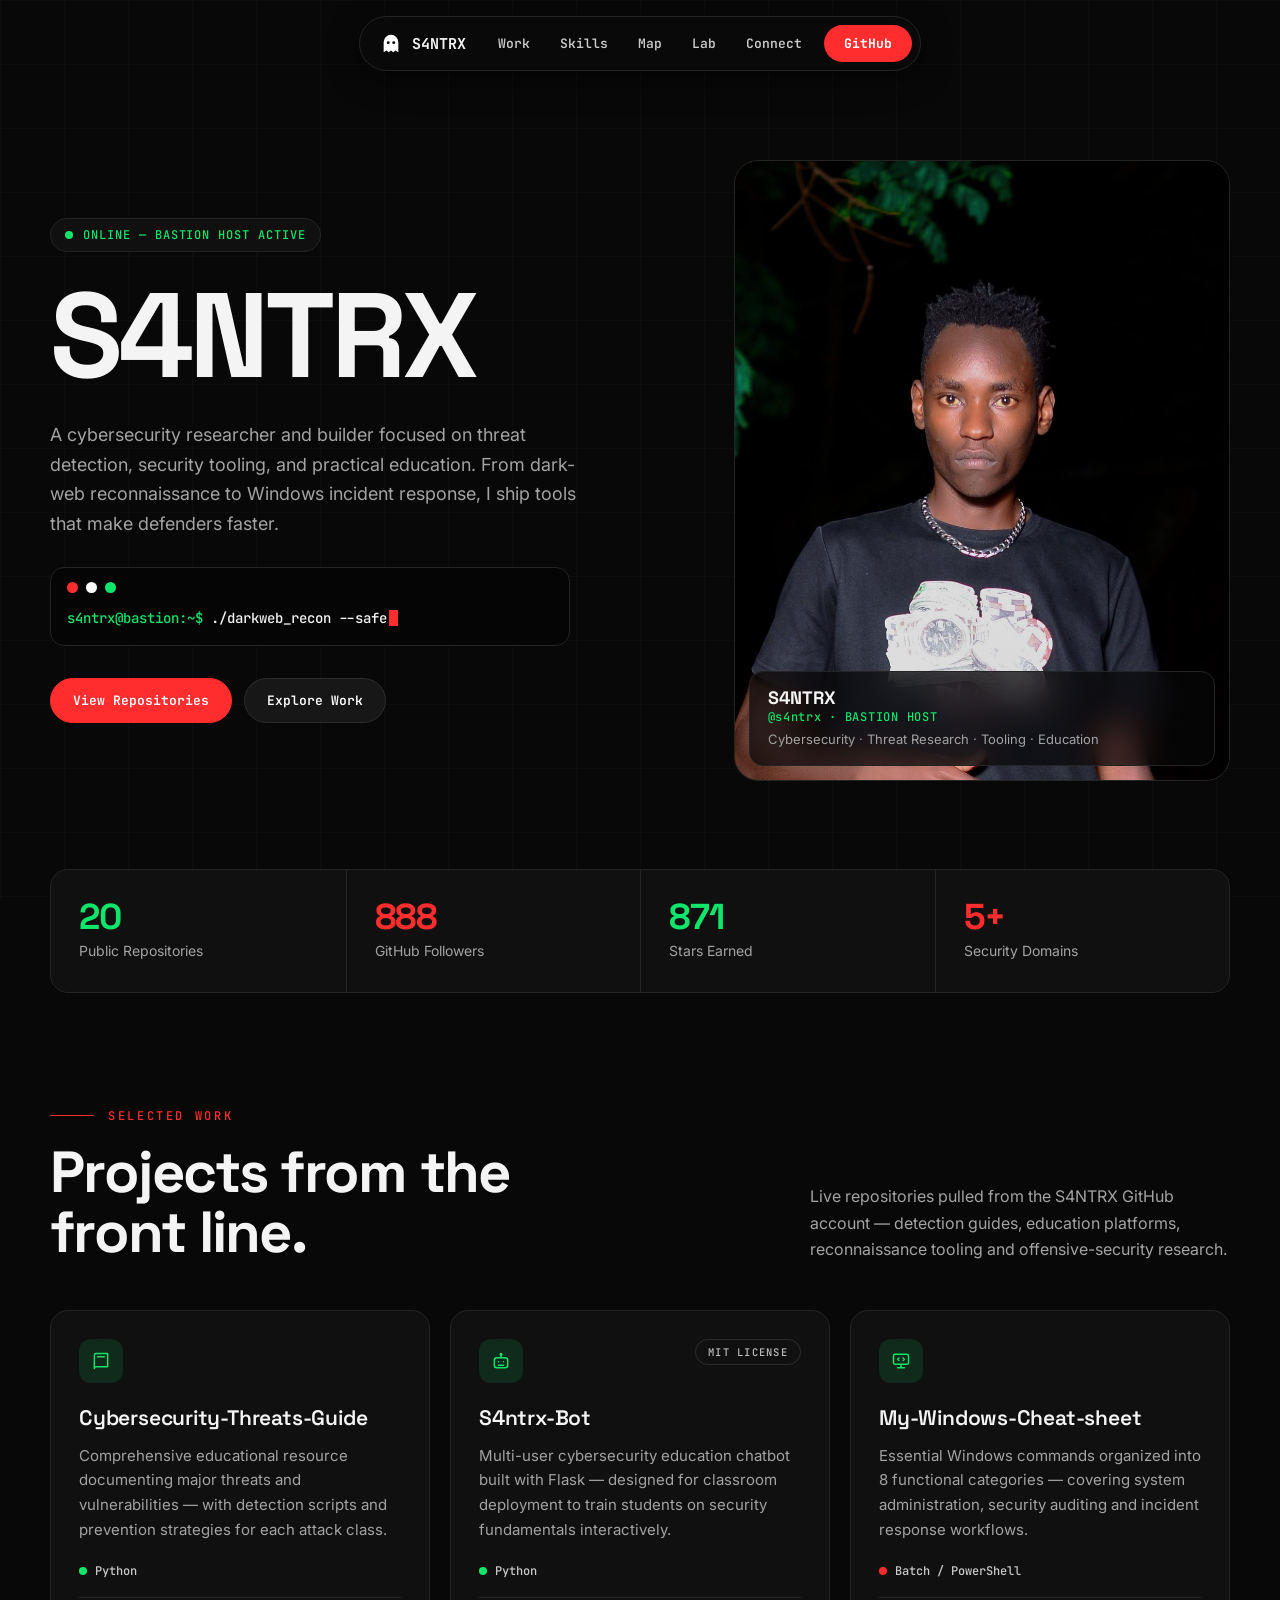
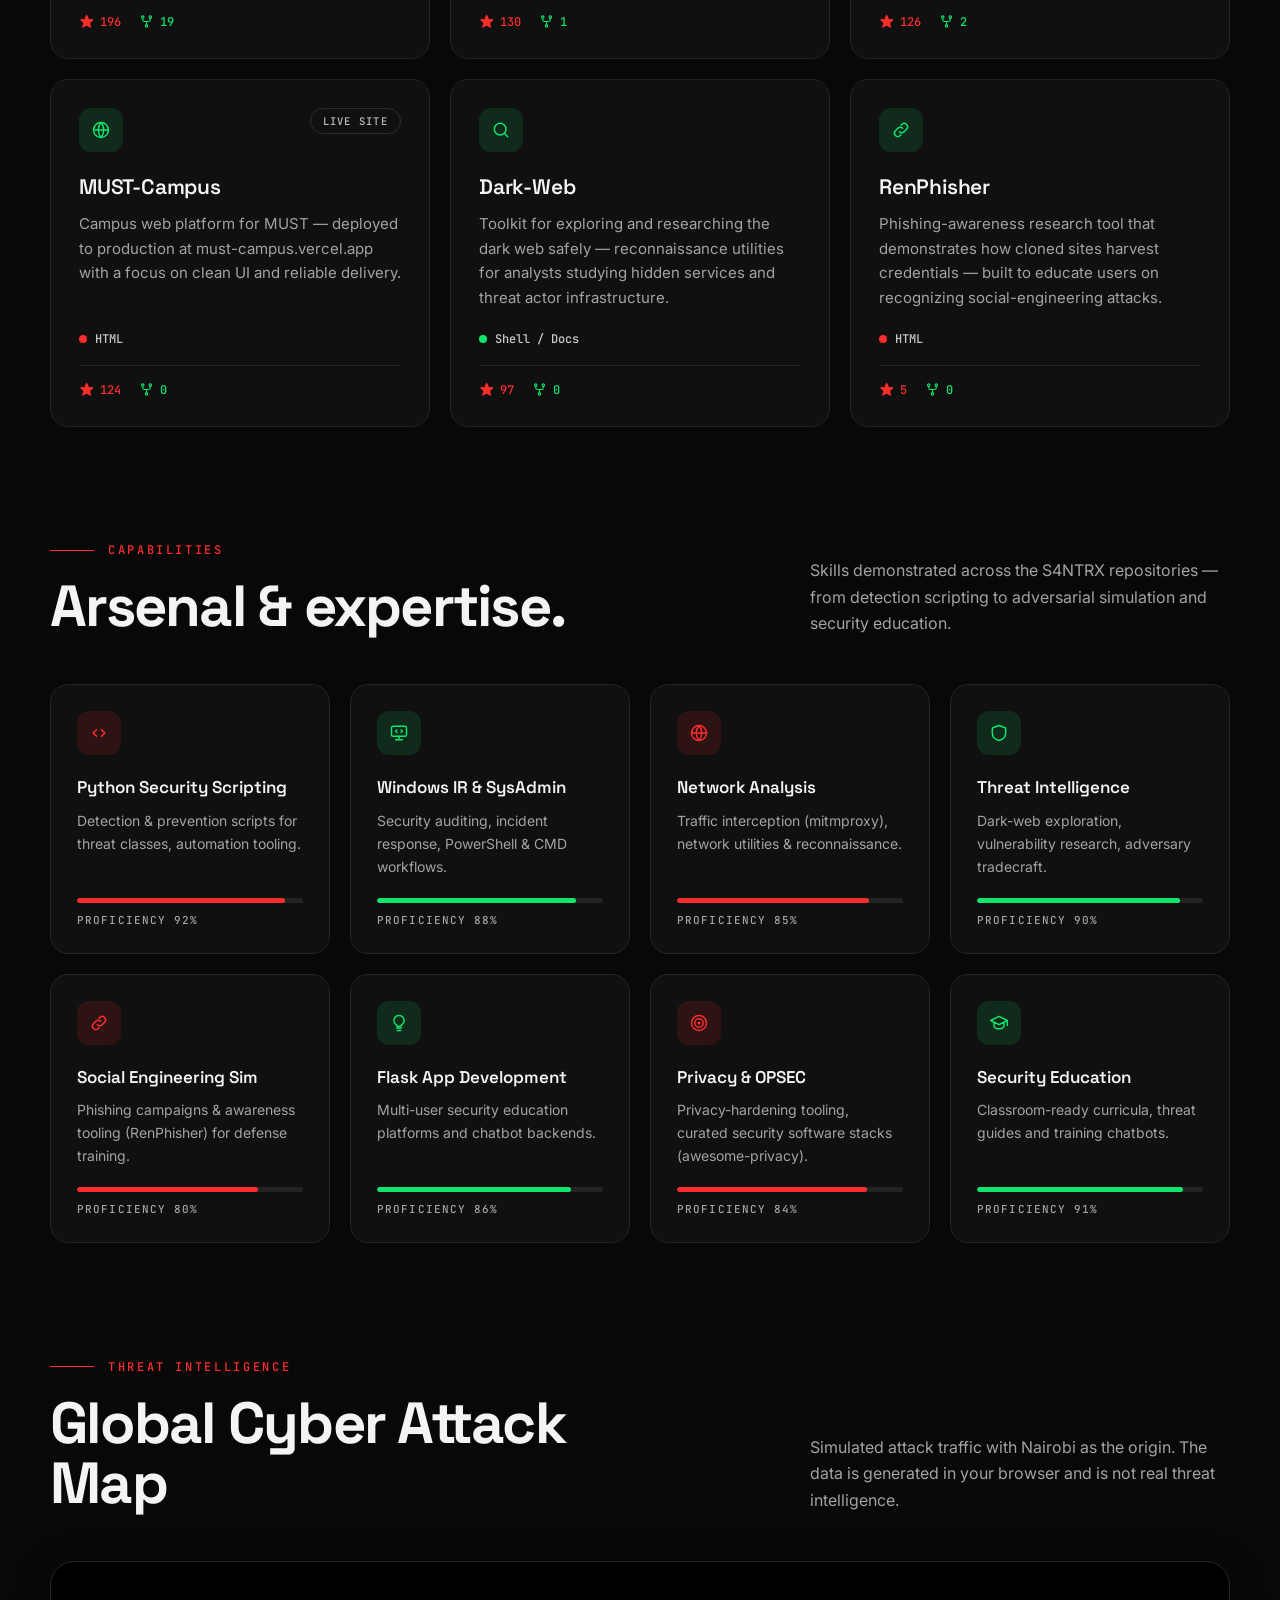
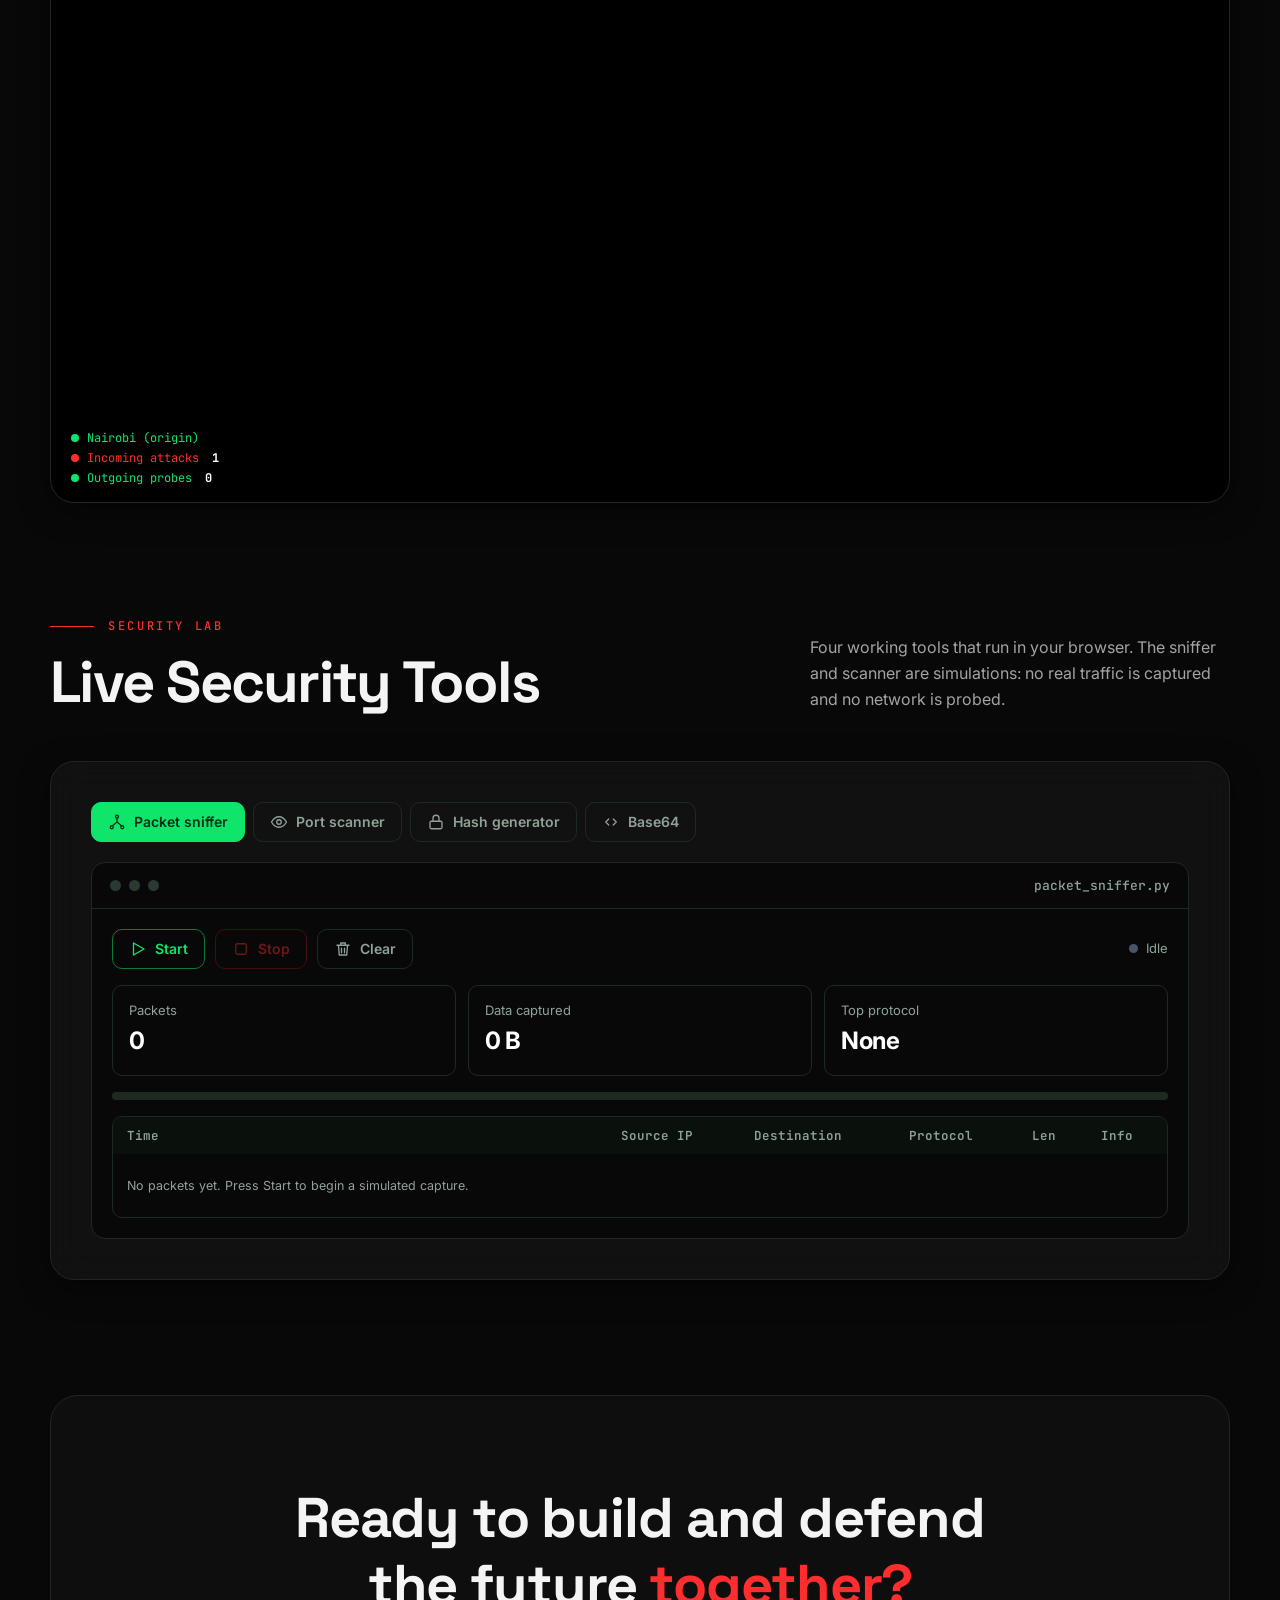
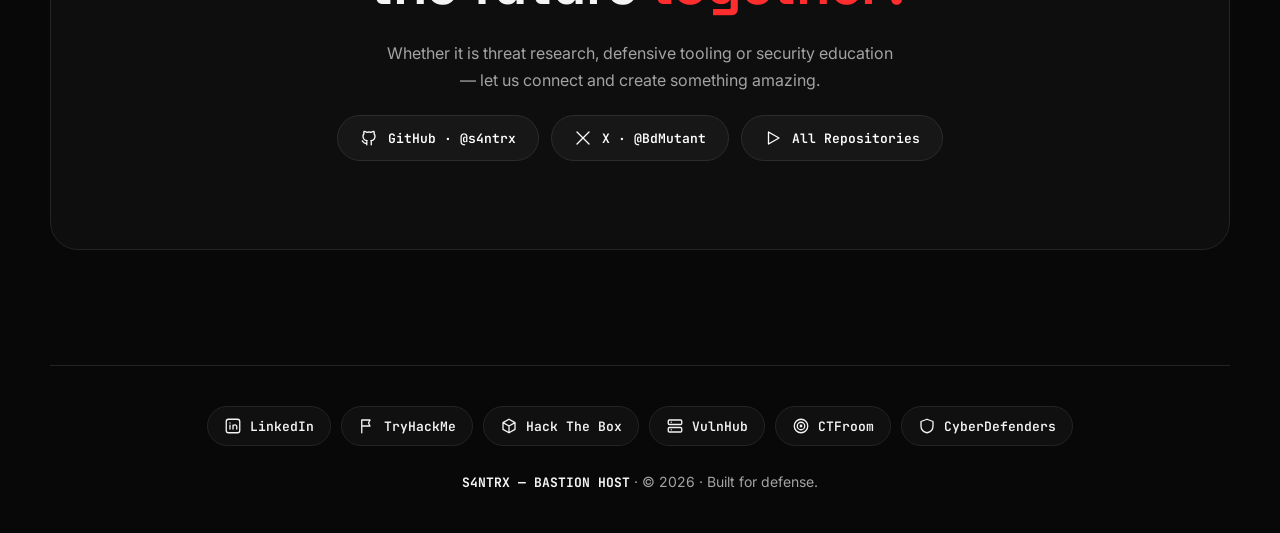
==== index.html @ 648a0b27 "Update index.html" ====
<!DOCTYPE html>
<html lang="en">
<head>
<meta charset="UTF-8">
<meta name="viewport" content="width=device-width, initial-scale=1">
<link rel="icon" href="data:image/svg+xml,%3Csvg xmlns='http://www.w3.org/2000/svg' viewBox='0 0 64 64'%3E%3Crect width='64' height='64' rx='14' fill='%23080808'/%3E%3Crect x='3' y='3' width='58' height='58' rx='12' fill='none' stroke='%2310e56b' stroke-width='3'/%3E%3Ctext x='32' y='43' text-anchor='middle' font-family='monospace' font-weight='700' font-size='28' fill='%2310e56b'%3ES4%3C/text%3E%3C/svg%3E">
<title>S4NTRX — Cybersecurity Researcher & Tool Builder</title>
<meta name="description" content="S4NTRX builds threat-detection tooling, incident-response references and security education platforms.">
<link rel="preconnect" href="https://fonts.googleapis.com">
<link rel="preconnect" href="https://fonts.gstatic.com" crossorigin>
<link href="https://fonts.googleapis.com/css2?family=Inter:wght@400;500;600;700&family=JetBrains+Mono:wght@500;600;700&family=Space+Grotesk:wght@500;600;700&display=swap" rel="stylesheet">
<style>
:root{color-scheme:dark;--bg:#080808;--surface:#101010;--ink:#f4f4f5;--muted:#a3a3a3;--line:#242424;--green:#10e56b;--red:#ff2d2d;--accent:var(--green);--danger:var(--red);--green-tint:rgba(16,229,107,.12);--red-tint:rgba(255,45,45,.12);--radius:18px;--space:clamp(72px,9vw,120px);--heading:"Space Grotesk",Inter,system-ui,sans-serif;--mono:"JetBrains Mono",ui-monospace,Menlo,Consolas,monospace;--glass-blur:blur(16px) saturate(140%);--shadow:0 8px 32px rgba(0,0,0,.45)}
*{box-sizing:border-box;margin:0}
html{scroll-behavior:smooth;scroll-padding-top:96px}
body{font:16px/1.65 Inter,system-ui,sans-serif;color:var(--ink);background:var(--bg);-webkit-font-smoothing:antialiased}
body::before{content:"";position:fixed;inset:0;z-index:-1;background:url("data:image/svg+xml,%3Csvg xmlns='http://www.w3.org/2000/svg' width='64' height='64'%3E%3Cpath d='M64 0H0v64' fill='none' stroke='%23fff' stroke-opacity='.045'/%3E%3C/svg%3E")}
a{color:inherit;text-decoration:none}
:focus-visible{outline:2px solid var(--green);outline-offset:3px;border-radius:6px}
.icon{width:18px;height:18px;fill:none;stroke:currentColor;stroke-width:1.75;stroke-linecap:round;stroke-linejoin:round;flex:none}
.icon.fill{fill:currentColor}
.wrap{width:min(1180px,100% - 48px);margin-inline:auto}
h1,h2,h3,.stats b{font-family:var(--heading)}
.nav{position:fixed;top:16px;left:50%;transform:translateX(-50%);z-index:20;display:flex;align-items:center;gap:8px;padding:8px 8px 8px 20px;border:1px solid var(--line);border-radius:999px;background:rgba(10,10,10,.8);-webkit-backdrop-filter:var(--glass-blur);backdrop-filter:var(--glass-blur);box-shadow:var(--shadow);white-space:nowrap}
.brand{display:flex;align-items:center;gap:10px;margin-right:10px;font:700 15px var(--mono)}
.brand svg{width:22px;height:22px;color:#fff}
.nav ul{display:flex;gap:2px;list-style:none;padding:0}
.nav ul a{display:block;padding:8px 14px;border-radius:999px;color:#c9c9c9;font:600 13px var(--mono);transition:color .15s,background .15s}
.nav ul a:hover{color:#fff;background:#1a1a1a}
.pill-red{padding:10px 20px;border-radius:999px;background:var(--red);color:#fff;font:700 13px var(--mono);transition:background .15s}
.pill-red:hover{background:#ff4a4a}
.btn{display:inline-flex;align-items:center;gap:10px;padding:13px 22px;border-radius:999px;border:1px solid #2c2c2c;background:#171717;color:#fff;font:600 13px var(--mono);transition:border-color .15s,background .15s}
.btn:hover{border-color:var(--green);background:#1d1d1d}
.btn-red{background:var(--red);border-color:var(--red)}
.btn-red:hover{background:#ff4a4a;border-color:#ff4a4a}
.actions{display:flex;flex-wrap:wrap;gap:12px}
.hero{display:grid;grid-template-columns:1.1fr .9fr;gap:clamp(32px,6vw,88px);align-items:center;padding-block:clamp(112px,14vw,160px) clamp(48px,7vw,88px)}
.status{display:inline-flex;align-items:center;gap:10px;margin-bottom:24px;padding:8px 14px;border:1px solid var(--line);border-radius:999px;background:var(--surface);color:var(--green);font:500 12px var(--mono);letter-spacing:.08em}
.status::before{content:"";width:8px;height:8px;border-radius:50%;background:var(--green)}
.hero h1{font-size:clamp(60px,9.5vw,120px);line-height:1;letter-spacing:-.04em;font-weight:700;margin-bottom:24px}
.lede{max-width:540px;margin-bottom:28px;color:var(--muted);font-size:18px}
.terminal{max-width:520px;margin:0 0 32px;border:1px solid var(--line);border-radius:14px;background:#050505;overflow:hidden}
.terminal-bar{display:flex;gap:8px;padding:14px 16px 4px}
.terminal-bar i{width:11px;height:11px;border-radius:50%}
.terminal-bar i:nth-child(1){background:var(--red)}.terminal-bar i:nth-child(2){background:#fff}.terminal-bar i:nth-child(3){background:var(--green)}
.terminal p{padding:12px 16px 18px;font:500 14px var(--mono);white-space:nowrap;overflow:hidden}
.prompt{color:var(--green)}
.cursor{display:inline-block;width:9px;height:16px;margin-left:2px;background:var(--red);vertical-align:-3px;animation:blink 1s steps(1) infinite}
@keyframes blink{50%{opacity:0}}
.portrait{position:relative;margin:0;aspect-ratio:4/5;border-radius:24px;overflow:hidden;background:var(--surface);border:1px solid var(--line)}
.portrait img{width:100%;height:100%;object-fit:cover;object-position:center top;display:block}
.portrait figcaption{position:absolute;left:14px;right:14px;bottom:14px;padding:14px 18px;border-radius:14px;background:rgba(8,8,8,.72);border:1px solid var(--line);-webkit-backdrop-filter:var(--glass-blur);backdrop-filter:var(--glass-blur)}
.portrait strong{display:block;font:700 18px var(--heading)}
.portrait span{display:block;color:var(--green);font:500 12px var(--mono);letter-spacing:.06em}
.portrait small{display:block;margin-top:4px;color:var(--muted);font-size:13px}
.stats{display:grid;grid-template-columns:repeat(4,1fr);padding:0;list-style:none;background:var(--surface);border:1px solid var(--line);border-radius:var(--radius)}
.stats li{padding:28px;border-left:1px solid var(--line)}
.stats li:first-child{border-left:0}
.stats b{display:block;font-size:36px;line-height:1.1;letter-spacing:-.03em;color:var(--green)}
.stats li:nth-child(even) b{color:var(--red)}
.stats span{color:var(--muted);font-size:14px}
section{padding-top:var(--space)}
.section-head{display:grid;grid-template-columns:1fr minmax(260px,420px);grid-template-areas:"eyebrow desc" "title desc";column-gap:40px;align-items:end;margin-bottom:48px}
.eyebrow{grid-area:eyebrow;display:flex;align-items:center;gap:14px;margin-bottom:18px;color:var(--red);font:500 12px var(--mono);letter-spacing:.22em;text-transform:uppercase}
.eyebrow::before{content:"";width:44px;height:1px;background:var(--red)}
.section-head h2{grid-area:title;font-size:clamp(36px,5vw,58px);line-height:1.04;letter-spacing:-.03em;font-weight:700;max-width:560px}
.section-desc{grid-area:desc;color:var(--muted);font-size:16px}
.tile .icon{width:20px;height:20px}
.tile{display:grid;place-items:center;width:44px;height:44px;margin-bottom:22px;border-radius:12px}
.tile.green{background:var(--green-tint);color:var(--green)}.tile.red{background:var(--red-tint);color:var(--red)}
.projects{display:grid;grid-template-columns:repeat(3,1fr);gap:20px}
.project{position:relative;display:grid;grid-template-columns:1fr auto;grid-template-rows:auto auto 1fr auto auto;padding:28px;background:var(--surface);border:1px solid var(--line);border-radius:var(--radius);transition:border-color .2s}
.project:hover{border-color:var(--green)}
.project>*{grid-column:1/-1}
.project .tile{grid-column:1;grid-row:1}
.project .chip{grid-column:2;grid-row:1;align-self:start}
.project h3,.skill h3{line-height:1.25}
.project h3{grid-row:2;font-size:21px;font-weight:600;letter-spacing:-.01em;margin-bottom:12px}
.project h3 a::after{content:"";position:absolute;inset:0;border-radius:inherit}
.project p{grid-row:3;color:var(--muted);font-size:15px;margin-bottom:20px}
.project .lang{grid-row:4}.project .repo-stats{grid-row:5}
.chip{position:relative;z-index:1;padding:5px 12px;border:1px solid #2c2c2c;border-radius:999px;color:#bdbdbd;font:500 10.5px var(--mono);letter-spacing:.12em}
a.chip:hover{border-color:var(--green);color:var(--green)}
.lang{display:flex;align-items:center;gap:8px;margin-bottom:18px;color:#c9c9c9;font:500 12px var(--mono)}
.lang::before{content:"";width:8px;height:8px;border-radius:50%;background:var(--green)}
.lang.red::before{background:var(--red)}
.repo-stats{display:flex;gap:18px;padding-top:16px;border-top:1px solid var(--line);color:#c9c9c9;font:500 12px var(--mono)}
.repo-stats span{display:inline-flex;align-items:center;gap:6px}
.repo-stats .star{color:var(--red)}.repo-stats .fork{color:var(--green)}
.repo-stats .icon{width:15px;height:15px}
.skills{display:grid;grid-template-columns:repeat(4,1fr);gap:20px}
.skill{display:flex;flex-direction:column;padding:26px;background:var(--surface);border:1px solid var(--line);border-radius:var(--radius);transition:border-color .2s}
.skill.green{--bar:var(--green)}.skill.red{--bar:var(--red)}
.skill:hover{border-color:var(--bar)}
.skill h3{margin-bottom:10px;font-size:17px;font-weight:600}
.skill p{flex:1;margin-bottom:20px;color:var(--muted);font-size:14px}
.meter{height:5px;margin-bottom:10px;border-radius:99px;background:#232323;overflow:hidden}
.meter i{display:block;height:100%;width:var(--level);border-radius:inherit;background:var(--bar)}
.level{color:#a3a3a3;font:500 11px var(--mono);letter-spacing:.1em}
.contact{display:flex;flex-direction:column;align-items:center;gap:22px;padding:clamp(40px,7vw,88px) 24px;text-align:center;background:#0e0e0e;border:1px solid var(--line);border-radius:28px}
.contact h2{max-width:720px;font-size:clamp(34px,5vw,56px);line-height:1.2;letter-spacing:-.02em;font-weight:700}
.contact h2 em{font-style:normal;color:var(--red)}
.contact p{max-width:520px;color:var(--muted)}
.contact .actions{justify-content:center}
footer.site{margin-top:var(--space);padding-block:40px;border-top:1px solid var(--line);color:var(--muted);font-size:14px;display:flex;flex-direction:column;align-items:center;gap:24px;text-align:center}
.site-name{color:var(--ink);font:700 13px var(--mono)}
.badges{display:flex;flex-wrap:wrap;justify-content:center;gap:10px;padding:0;list-style:none}
.badges a{display:inline-flex;align-items:center;gap:8px;padding:10px 16px;border-radius:999px;border:1px solid var(--line);background:var(--surface);color:var(--ink);font:600 13px var(--mono);transition:border-color .15s,color .15s}
.badges a:hover{border-color:var(--green);color:var(--green)}
.map-panel{position:relative;margin:0;border:1px solid var(--line);border-radius:24px;background:#000;box-shadow:var(--shadow);overflow:hidden}
#attack-map{display:block;width:100%;height:clamp(380px,56vw,540px)}
.map-legend{position:absolute;left:20px;bottom:16px;display:grid;gap:4px;font:12px 'JetBrains Mono',ui-monospace,Menlo,Consolas,monospace}
.map-legend span::before{content:"";display:inline-block;width:8px;height:8px;margin-right:8px;border-radius:50%;background:currentColor}
.origin,.outgoing{color:var(--accent)}.incoming{color:var(--danger)}
.map-legend b{margin-left:6px;color:#fff}
.lab{background:rgba(255,255,255,.04);border:1px solid var(--line);box-shadow:var(--shadow);-webkit-backdrop-filter:var(--glass-blur);backdrop-filter:var(--glass-blur);color:#dbe4f3;border-radius:24px;padding:clamp(20px,4vw,40px);--lab-line:#1d2a22;--lab-text:#8fa396;--ok:#10e56b;--bad:#ff2d2d;--warn:#ff8a8a;--info:#8dffc0}
.lab-tabs{display:flex;flex-wrap:wrap;gap:8px;margin-bottom:20px}
.lab-tabs button,.lab-btn{display:inline-flex;align-items:center;gap:8px;padding:10px 16px;border-radius:10px;border:1px solid var(--lab-line);background:transparent;color:var(--lab-text);font:600 14px Inter,sans-serif;cursor:pointer;transition:background .15s,color .15s,border-color .15s}
.lab-tabs button:hover,.lab-btn:hover:not(:disabled){color:#fff;border-color:#3a5446}
.lab-tabs button[aria-selected=true]{background:var(--ok);border-color:var(--ok);color:#052e16}
.lab-btn:disabled{opacity:.4;cursor:not-allowed}
.lab-btn.go{color:var(--ok);border-color:#0b7a3c}
.lab-btn.stop{color:var(--bad);border-color:#a31212}
.lab-window{border:1px solid var(--lab-line);border-radius:14px;background:rgba(0,0,0,.5);overflow:hidden}
.lab-bar{display:flex;align-items:center;gap:8px;padding:14px 18px;border-bottom:1px solid var(--lab-line);color:var(--lab-text);font:500 13px 'JetBrains Mono',ui-monospace,Menlo,Consolas,monospace}
.lab-bar i{width:11px;height:11px;border-radius:50%;background:#2a3a31}
.lab-bar span{margin-left:auto}
.lab-body{padding:20px}
.lab-controls{display:flex;flex-wrap:wrap;gap:10px;align-items:center;margin-bottom:16px}
.lab-status{margin-left:auto;display:inline-flex;align-items:center;gap:8px;color:var(--lab-text);font-size:13px}
.lab-status::before{content:"";width:9px;height:9px;border-radius:50%;background:#475569}
.lab-status[data-live=true]::before{background:var(--ok);box-shadow:0 0 0 4px rgba(16,229,107,.2)}
.lab-meters{display:grid;grid-template-columns:repeat(3,1fr);gap:12px;margin-bottom:16px}
.lab-meters p{padding:14px 16px;border:1px solid var(--lab-line);border-radius:10px;font-size:13px;color:var(--lab-text)}
.lab-meters b{display:block;font-size:24px;color:#fff;letter-spacing:-.02em}
.lab-mix{display:flex;height:8px;border-radius:99px;overflow:hidden;background:var(--lab-line);margin-bottom:16px}
.lab-mix span{transition:width .3s}
.lab-scroll{max-height:320px;overflow:auto;border:1px solid var(--lab-line);border-radius:10px}
.lab table{width:100%;border-collapse:collapse;font:12.5px 'JetBrains Mono',ui-monospace,Menlo,Consolas,monospace;white-space:nowrap}
.lab th{position:sticky;top:0;background:#0a110d;text-align:left;padding:10px 14px;color:var(--lab-text);font-weight:600}
.lab td{padding:8px 14px;border-top:1px solid #15201a}
.lab tbody:empty::after{content:"No packets yet. Press Start to begin a simulated capture.";display:block;padding:24px 14px;color:var(--lab-text);font-family:Inter,sans-serif}
.p-TCP,.p-HTTPS,.open{color:var(--ok)}.p-UDP,.p-DNS,.filtered{color:var(--info)}.p-ICMP,.p-ARP{color:var(--warn)}.closed{color:var(--bad)}
.lab input,.lab textarea{width:100%;padding:12px 14px;border-radius:10px;border:1px solid var(--lab-line);background:#0a110d;color:#fff;font:14px 'JetBrains Mono',ui-monospace,Menlo,Consolas,monospace}
.lab input:focus,.lab textarea:focus{outline:2px solid var(--ok);outline-offset:1px}
.lab-row{display:flex;gap:10px;margin-bottom:16px}
.lab-row input{flex:1}
.lab-note{color:var(--lab-text);font-size:13px;margin-top:14px}
.hash-list{display:grid;gap:10px;margin-top:16px}
.hash-list p{padding:12px 14px;border:1px solid var(--lab-line);border-radius:10px;font-size:12px;color:var(--lab-text)}
.hash-list code,.lab output{display:block;margin-top:4px;color:#fff;font:13px 'JetBrains Mono',ui-monospace,Menlo,Consolas,monospace;word-break:break-all}
.lab output{padding:14px;border:1px solid var(--lab-line);border-radius:10px;min-height:48px;margin-top:16px}
.lab-body[hidden]{display:none}

@media(max-width:960px){.hero{grid-template-columns:1fr}.portrait{max-width:520px}.projects,.skills{grid-template-columns:repeat(2,1fr)}.stats{grid-template-columns:repeat(2,1fr)}.stats li:nth-child(3){border-left:0}.stats li:nth-child(n+3){border-top:1px solid var(--line)}.section-head{grid-template-columns:1fr;grid-template-areas:"eyebrow" "title" "desc";row-gap:16px}}
@media(max-width:860px){.nav ul{display:none}}
@media(max-width:620px){.projects,.skills{grid-template-columns:1fr}.lede{font-size:17px}.terminal p{font-size:12.5px}}
@media(prefers-reduced-motion:reduce){*{transition:none!important;animation:none!important;scroll-behavior:auto!important}}
</style>
</head>
<body>
<svg width="0" height="0" style="position:absolute" aria-hidden="true"><symbol id="i-github" viewBox="0 0 24 24"><path d="M9 19c-4.3 1.4-4.3-2.5-6-3m12 5v-3.5c0-1 .1-1.4-.5-2 2.8-.3 5.5-1.4 5.5-6a4.6 4.6 0 0 0-1.3-3.2 4.2 4.2 0 0 0-.1-3.2s-1.1-.3-3.5 1.3a12.3 12.3 0 0 0-6.2 0C6.5 2.8 5.4 3.1 5.4 3.1a4.2 4.2 0 0 0-.1 3.2A4.6 4.6 0 0 0 4 9.5c0 4.6 2.7 5.7 5.5 6-.6.6-.6 1.2-.5 2V21"/></symbol><symbol id="i-x" viewBox="0 0 24 24"><path d="M4 4l16 16M20 4 4 20"/></symbol><symbol id="i-star" viewBox="0 0 24 24"><path d="m12 2 3.1 6.3 6.9 1-5 4.9 1.2 6.8-6.2-3.2-6.2 3.2L8 14.2 3 9.3l6.9-1z"/></symbol><symbol id="i-fork" viewBox="0 0 24 24"><circle cx="6" cy="5" r="2"/><circle cx="18" cy="5" r="2"/><circle cx="12" cy="19" r="2"/><path d="M6 7v2a3 3 0 0 0 3 3h6a3 3 0 0 0 3-3V7M12 12v5"/></symbol><symbol id="i-play" viewBox="0 0 24 24"><path d="M6 4v16l14-8z"/></symbol><symbol id="i-stop" viewBox="0 0 24 24"><rect x="5" y="5" width="14" height="14" rx="2"/></symbol><symbol id="i-trash" viewBox="0 0 24 24"><path d="M4 7h16M10 11v6M14 11v6M6 7l1 13h10l1-13M9 7V4h6v3"/></symbol><symbol id="i-in" viewBox="0 0 24 24"><rect x="3" y="3" width="18" height="18" rx="3"/><path d="M8 11v5M8 8v.01M12 16v-5m0 2a2.5 2.5 0 0 1 5 0v3"/></symbol><symbol id="i-flag" viewBox="0 0 24 24"><path d="M5 21V4m0 0h11l-2 4 2 4H5"/></symbol><symbol id="i-cube" viewBox="0 0 24 24"><path d="m12 3 8 4.5v9L12 21l-8-4.5v-9zM12 12l8-4.5M12 12v9M12 12 4 7.5"/></symbol><symbol id="i-shield" viewBox="0 0 24 24"><path d="M12 3 4 6v6c0 4.5 3.4 8 8 9 4.6-1 8-4.5 8-9V6z"/></symbol><symbol id="i-target" viewBox="0 0 24 24"><circle cx="12" cy="12" r="9"/><circle cx="12" cy="12" r="5"/><circle cx="12" cy="12" r="1"/></symbol><symbol id="i-server" viewBox="0 0 24 24"><rect x="3" y="4" width="18" height="6" rx="1.5"/><rect x="3" y="14" width="18" height="6" rx="1.5"/><path d="M7 7h.01M7 17h.01"/></symbol><symbol id="i-book" viewBox="0 0 24 24"><path d="M4 5a2 2 0 0 1 2-2h14v16H6a2 2 0 0 0-2 2zM4 19V5M8 7h8"/></symbol><symbol id="i-robot" viewBox="0 0 24 24"><rect x="4" y="8" width="16" height="12" rx="3"/><circle cx="12" cy="4" r="1"/><path d="M12 5v3M9 13h.01M15 13h.01M9 17h6"/></symbol><symbol id="i-monitor" viewBox="0 0 24 24"><rect x="3" y="4" width="18" height="12" rx="2"/><path d="M8 20h8M12 16v4M9.5 8.5 8 10l1.5 1.5M14.5 8.5 16 10l-1.5 1.5"/></symbol><symbol id="i-globe" viewBox="0 0 24 24"><circle cx="12" cy="12" r="9"/><path d="M3 12h18M12 3a14 14 0 0 1 0 18M12 3a14 14 0 0 0 0 18"/></symbol><symbol id="i-search" viewBox="0 0 24 24"><circle cx="11" cy="11" r="7"/><path d="m20 20-4-4"/></symbol><symbol id="i-link" viewBox="0 0 24 24"><path d="M10 14a4 4 0 0 0 5.7 0l3-3a4 4 0 0 0-5.7-5.7l-1 1M14 10a4 4 0 0 0-5.7 0l-3 3a4 4 0 0 0 5.7 5.7l1-1"/></symbol><symbol id="i-code" viewBox="0 0 24 24"><path d="m9 8-4 4 4 4M15 8l4 4-4 4"/></symbol><symbol id="i-bulb" viewBox="0 0 24 24"><path d="M9 18h6M10 21h4M12 3a6 6 0 0 0-3.5 10.9c.6.5 1 1.2 1 2.1h5c0-.9.4-1.6 1-2.1A6 6 0 0 0 12 3z"/></symbol><symbol id="i-cap" viewBox="0 0 24 24"><path d="m2 9 10-5 10 5-10 5zM6 11v5c0 1.5 3 3 6 3s6-1.5 6-3v-5M22 9v6"/></symbol><symbol id="i-net" viewBox="0 0 24 24"><circle cx="12" cy="5" r="2"/><circle cx="5" cy="19" r="2"/><circle cx="19" cy="19" r="2"/><path d="M12 7v5m0 0-6 5m6-5 6 5"/></symbol><symbol id="i-eye" viewBox="0 0 24 24"><path d="M2 12s4-7 10-7 10 7 10 7-4 7-10 7S2 12 2 12z"/><circle cx="12" cy="12" r="3"/></symbol><symbol id="i-lock" viewBox="0 0 24 24"><rect x="4" y="11" width="16" height="10" rx="2"/><path d="M8 11V7a4 4 0 0 1 8 0v4"/></symbol><symbol id="i-logo" viewBox="0 0 24 24"><path d="M12 2a8 8 0 0 0-8 8v11l3-2 2.5 2 2.5-2 2.5 2 2.5-2 3 2V10a8 8 0 0 0-8-8z" fill="currentColor"/><circle cx="9" cy="10.5" r="1.6" fill="#080808"/><circle cx="15" cy="10.5" r="1.6" fill="#080808"/></symbol></svg>

<header class="nav">
  <a class="brand" href="#top" aria-label="S4NTRX home"><svg><use href="#i-logo"/></svg>S4NTRX</a>
  <nav aria-label="Primary"><ul>
    <li><a href="#work">Work</a></li>
    <li><a href="#skills">Skills</a></li>
    <li><a href="#map">Map</a></li>
    <li><a href="#lab">Lab</a></li>
    <li><a href="#contact">Connect</a></li>
  </ul></nav>
  <a class="pill-red" href="https://github.com/s4ntrx" target="_blank" rel="noopener">GitHub</a>
</header>

<main id="top">
  <div class="wrap hero">
    <div>
      <p class="status">ONLINE — BASTION HOST ACTIVE</p>
      <h1>S4NTRX</h1>
      <p class="lede">A cybersecurity researcher and builder focused on threat detection, security tooling, and practical education. From dark-web reconnaissance to Windows incident response, I ship tools that make defenders faster.</p>
      <figure class="terminal">
        <span class="terminal-bar" aria-hidden="true"><i></i><i></i><i></i></span>
        <p><span class="prompt">s4ntrx@bastion:~$</span> <span id="terminal-command">./darkweb_recon --safe</span><span class="cursor" aria-hidden="true"></span></p>
      </figure>
      <div class="actions">
        <a class="btn btn-red" href="https://github.com/s4ntrx?tab=repositories" target="_blank" rel="noopener">View Repositories</a>
        <a class="btn" href="#work">Explore Work</a>
      </div>
    </div>
    <figure class="portrait">
      <img src="[data-uri]" alt="Portrait of S4NTRX" width="960" height="1200" fetchpriority="high">
      <figcaption><strong>S4NTRX</strong><span>@s4ntrx · BASTION HOST</span><small>Cybersecurity · Threat Research · Tooling · Education</small></figcaption>
    </figure>
  </div>

  <ul class="wrap stats">
    <li><b data-stat="repos">11</b><span>Public Repositories</span></li>
    <li><b data-stat="followers">235</b><span>GitHub Followers</span></li>
    <li><b data-stat="stars">172</b><span>Stars Earned</span></li>
    <li><b>5+</b><span>Security Domains</span></li>
  </ul>

  <section id="work" class="wrap">
    <header class="section-head"><p class="eyebrow">Selected work</p><h2>Projects from the front line.</h2><p class="section-desc">Live repositories pulled from the S4NTRX GitHub account — detection guides, education platforms, reconnaissance tooling and offensive-security research.</p></header>
    <div class="projects">
      <article class="project" data-repo="Cybersecurity-Threats-Guide"><span class="tile green"><svg class="icon "><use href="#i-book"/></svg></span><h3><a href="https://github.com/s4ntrx/Cybersecurity-Threats-Guide" target="_blank" rel="noopener">Cybersecurity-Threats-Guide</a></h3><p>Comprehensive educational resource documenting major threats and vulnerabilities — with detection scripts and prevention strategies for each attack class.</p><span class="lang ">Python</span><span class="repo-stats"><span class="star"><svg class="icon fill"><use href="#i-star"/></svg>31</span><span class="fork"><svg class="icon "><use href="#i-fork"/></svg>2</span></span></article>
      <article class="project" data-repo="S4ntrx-Bot"><span class="tile green"><svg class="icon "><use href="#i-robot"/></svg></span><span class="chip">MIT LICENSE</span><h3><a href="https://github.com/s4ntrx/S4ntrx-Bot" target="_blank" rel="noopener">S4ntrx-Bot</a></h3><p>Multi-user cybersecurity education chatbot built with Flask — designed for classroom deployment to train students on security fundamentals interactively.</p><span class="lang ">Python</span><span class="repo-stats"><span class="star"><svg class="icon fill"><use href="#i-star"/></svg>29</span><span class="fork"><svg class="icon "><use href="#i-fork"/></svg>1</span></span></article>
      <article class="project" data-repo="My-Windows-Cheat-sheet"><span class="tile green"><svg class="icon "><use href="#i-monitor"/></svg></span><h3><a href="https://github.com/s4ntrx/My-Windows-Cheat-sheet" target="_blank" rel="noopener">My-Windows-Cheat-sheet</a></h3><p>Essential Windows commands organized into 8 functional categories — covering system administration, security auditing and incident response workflows.</p><span class="lang red">Batch / PowerShell</span><span class="repo-stats"><span class="star"><svg class="icon fill"><use href="#i-star"/></svg>24</span><span class="fork"><svg class="icon "><use href="#i-fork"/></svg>2</span></span></article>
      <article class="project" data-repo="MUST-Campus"><span class="tile green"><svg class="icon "><use href="#i-globe"/></svg></span><a class="chip" href="https://must-campus.vercel.app" target="_blank" rel="noopener">LIVE SITE</a><h3><a href="https://github.com/s4ntrx/MUST-Campus" target="_blank" rel="noopener">MUST-Campus</a></h3><p>Campus web platform for MUST — deployed to production at must-campus.vercel.app with a focus on clean UI and reliable delivery.</p><span class="lang red">HTML</span><span class="repo-stats"><span class="star"><svg class="icon fill"><use href="#i-star"/></svg>23</span><span class="fork"><svg class="icon "><use href="#i-fork"/></svg>0</span></span></article>
      <article class="project" data-repo="Dark-Web"><span class="tile green"><svg class="icon "><use href="#i-search"/></svg></span><h3><a href="https://github.com/s4ntrx/Dark-Web" target="_blank" rel="noopener">Dark-Web</a></h3><p>Toolkit for exploring and researching the dark web safely — reconnaissance utilities for analysts studying hidden services and threat actor infrastructure.</p><span class="lang ">Shell / Docs</span><span class="repo-stats"><span class="star"><svg class="icon fill"><use href="#i-star"/></svg>16</span><span class="fork"><svg class="icon "><use href="#i-fork"/></svg>0</span></span></article>
      <article class="project" data-repo="RenPhisher"><span class="tile green"><svg class="icon "><use href="#i-link"/></svg></span><h3><a href="https://github.com/s4ntrx/RenPhisher" target="_blank" rel="noopener">RenPhisher</a></h3><p>Phishing-awareness research tool that demonstrates how cloned sites harvest credentials — built to educate users on recognizing social-engineering attacks.</p><span class="lang red">HTML</span><span class="repo-stats"><span class="star"><svg class="icon fill"><use href="#i-star"/></svg>6</span><span class="fork"><svg class="icon "><use href="#i-fork"/></svg>0</span></span></article>
    </div>
  </section>

  <section id="skills" class="wrap">
    <header class="section-head"><p class="eyebrow">Capabilities</p><h2>Arsenal &amp; expertise.</h2><p class="section-desc">Skills demonstrated across the S4NTRX repositories — from detection scripting to adversarial simulation and security education.</p></header>
    <div class="skills">
      <article class="skill red"><span class="tile red"><svg class="icon "><use href="#i-code"/></svg></span><h3>Python Security Scripting</h3><p>Detection & prevention scripts for threat classes, automation tooling.</p><span class="meter" style="--level:92%"><i></i></span><span class="level">PROFICIENCY 92%</span></article>
      <article class="skill green"><span class="tile green"><svg class="icon "><use href="#i-monitor"/></svg></span><h3>Windows IR & SysAdmin</h3><p>Security auditing, incident response, PowerShell & CMD workflows.</p><span class="meter" style="--level:88%"><i></i></span><span class="level">PROFICIENCY 88%</span></article>
      <article class="skill red"><span class="tile red"><svg class="icon "><use href="#i-globe"/></svg></span><h3>Network Analysis</h3><p>Traffic interception (mitmproxy), network utilities & reconnaissance.</p><span class="meter" style="--level:85%"><i></i></span><span class="level">PROFICIENCY 85%</span></article>
      <article class="skill green"><span class="tile green"><svg class="icon "><use href="#i-shield"/></svg></span><h3>Threat Intelligence</h3><p>Dark-web exploration, vulnerability research, adversary tradecraft.</p><span class="meter" style="--level:90%"><i></i></span><span class="level">PROFICIENCY 90%</span></article>
      <article class="skill red"><span class="tile red"><svg class="icon "><use href="#i-link"/></svg></span><h3>Social Engineering Sim</h3><p>Phishing campaigns & awareness tooling (RenPhisher) for defense training.</p><span class="meter" style="--level:80%"><i></i></span><span class="level">PROFICIENCY 80%</span></article>
      <article class="skill green"><span class="tile green"><svg class="icon "><use href="#i-bulb"/></svg></span><h3>Flask App Development</h3><p>Multi-user security education platforms and chatbot backends.</p><span class="meter" style="--level:86%"><i></i></span><span class="level">PROFICIENCY 86%</span></article>
      <article class="skill red"><span class="tile red"><svg class="icon "><use href="#i-target"/></svg></span><h3>Privacy & OPSEC</h3><p>Privacy-hardening tooling, curated security software stacks (awesome-privacy).</p><span class="meter" style="--level:84%"><i></i></span><span class="level">PROFICIENCY 84%</span></article>
      <article class="skill green"><span class="tile green"><svg class="icon "><use href="#i-cap"/></svg></span><h3>Security Education</h3><p>Classroom-ready curricula, threat guides and training chatbots.</p><span class="meter" style="--level:91%"><i></i></span><span class="level">PROFICIENCY 91%</span></article>
    </div>
  </section>

  <section id="map" class="wrap">
    <header class="section-head"><p class="eyebrow">Threat intelligence</p><h2>Global Cyber Attack Map</h2><p class="section-desc">Simulated attack traffic with Nairobi as the origin. The data is generated in your browser and is not real threat intelligence.</p></header>
    <figure class="map-panel">
      <canvas id="attack-map" role="img" aria-label="Animated globe showing simulated attacks travelling to and from Nairobi"></canvas>
      <figcaption class="map-legend">
        <span class="origin">Nairobi (origin)</span>
        <span class="incoming">Incoming attacks <b id="map-incoming">0</b></span>
        <span class="outgoing">Outgoing probes <b id="map-outgoing">0</b></span>
      </figcaption>
    </figure>
  </section>

  <section id="lab" class="wrap">
    <header class="section-head"><p class="eyebrow">Security lab</p><h2>Live Security Tools</h2><p class="section-desc">Four working tools that run in your browser. The sniffer and scanner are simulations: no real traffic is captured and no network is probed.</p></header>
    <div class="lab">
      <div class="lab-tabs" role="tablist" aria-label="Security tools">
        <button role="tab" id="tab-sniffer" aria-controls="panel-sniffer" aria-selected="true"><svg class="icon"><use href="#i-net"/></svg>Packet sniffer</button>
        <button role="tab" id="tab-scanner" aria-controls="panel-scanner" aria-selected="false"><svg class="icon"><use href="#i-eye"/></svg>Port scanner</button>
        <button role="tab" id="tab-hash" aria-controls="panel-hash" aria-selected="false"><svg class="icon"><use href="#i-lock"/></svg>Hash generator</button>
        <button role="tab" id="tab-base64" aria-controls="panel-base64" aria-selected="false"><svg class="icon"><use href="#i-code"/></svg>Base64</button>
      </div>

      <div class="lab-window">
        <div class="lab-bar"><i></i><i></i><i></i><span id="lab-title">packet_sniffer.py</span></div>

        <div class="lab-body lab-panel" id="panel-sniffer" role="tabpanel" aria-labelledby="tab-sniffer">
          <div class="lab-controls">
            <button class="lab-btn go" id="sniffer-start"><svg class="icon"><use href="#i-play"/></svg>Start</button>
            <button class="lab-btn stop" id="sniffer-stop" disabled><svg class="icon"><use href="#i-stop"/></svg>Stop</button>
            <button class="lab-btn" id="sniffer-clear"><svg class="icon"><use href="#i-trash"/></svg>Clear</button>
            <span class="lab-status" id="sniffer-status" data-live="false">Idle</span>
          </div>
          <div class="lab-meters">
            <p>Packets<b id="sniffer-count">0</b></p>
            <p>Data captured<b id="sniffer-bytes">0 B</b></p>
            <p>Top protocol<b id="sniffer-top">None</b></p>
          </div>
          <div class="lab-mix" id="sniffer-mix" aria-hidden="true"></div>
          <div class="lab-scroll">
            <table>
              <thead><tr><th>Time</th><th>Source IP</th><th>Destination</th><th>Protocol</th><th>Len</th><th>Info</th></tr></thead>
              <tbody id="sniffer-rows"></tbody>
            </table>
          </div>
        </div>

        <div class="lab-body lab-panel" id="panel-scanner" role="tabpanel" aria-labelledby="tab-scanner" hidden>
          <form class="lab-row" id="scanner-form">
            <input id="scanner-target" aria-label="Scan target" value="scanme.example.com" spellcheck="false" required>
            <button class="lab-btn go" id="scanner-run" type="submit"><svg class="icon"><use href="#i-play"/></svg>Scan target</button>
          </form>
          <div class="lab-scroll">
            <table>
              <thead><tr><th>Port</th><th>Service</th><th>State</th></tr></thead>
              <tbody id="scanner-rows"></tbody>
            </table>
          </div>
          <p class="lab-note">Results are generated from the target name and are not real. Only scan systems you own or have written permission to test.</p>
        </div>

        <div class="lab-body lab-panel" id="panel-hash" role="tabpanel" aria-labelledby="tab-hash" hidden>
          <textarea id="hash-input" rows="3" aria-label="Text to hash" placeholder="Type or paste text to hash"></textarea>
          <div class="hash-list" id="hash-list"></div>
        </div>

        <div class="lab-body lab-panel" id="panel-base64" role="tabpanel" aria-labelledby="tab-base64" hidden>
          <textarea id="base64-input" rows="3" aria-label="Input text" placeholder="Enter text to encode or Base64 to decode"></textarea>
          <div class="lab-controls" style="margin:16px 0 0">
            <button class="lab-btn go" id="base64-encode">Encode</button>
            <button class="lab-btn" id="base64-decode">Decode</button>
          </div>
          <output id="base64-output" aria-live="polite">Result appears here.</output>
        </div>
      </div>
    </div>
  </section>

  <section id="contact" class="wrap">
    <div class="contact">
      <h2>Ready to build and defend the future <em>together?</em></h2>
      <p>Whether it is threat research, defensive tooling or security education — let us connect and create something amazing.</p>
      <div class="actions">
        <a class="btn" href="https://github.com/s4ntrx" target="_blank" rel="noopener"><svg class="icon "><use href="#i-github"/></svg>GitHub · @s4ntrx</a>
        <a class="btn" href="https://x.com/BdMutant" target="_blank" rel="noopener"><svg class="icon "><use href="#i-x"/></svg>X · @BdMutant</a>
        <a class="btn" href="https://github.com/s4ntrx?tab=repositories" target="_blank" rel="noopener"><svg class="icon "><use href="#i-play"/></svg>All Repositories</a>
      </div>
    </div>
  </section>
</main>

<footer class="wrap site">
  <ul class="badges" aria-label="Profiles">
    <li><a href="https://www.linkedin.com" target="_blank" rel="noopener"><svg class="icon"><use href="#i-in"/></svg>LinkedIn</a></li>
    <li><a href="https://tryhackme.com/p/peterkariukiwanj" target="_blank" rel="noopener"><svg class="icon"><use href="#i-flag"/></svg>TryHackMe</a></li>
    <li><a href="https://app.hackthebox.com" target="_blank" rel="noopener"><svg class="icon"><use href="#i-cube"/></svg>Hack The Box</a></li>
    <li><a href="https://www.vulnhub.com" target="_blank" rel="noopener"><svg class="icon"><use href="#i-server"/></svg>VulnHub</a></li>
    <li><a href="https://ctfroom.com" target="_blank" rel="noopener"><svg class="icon"><use href="#i-target"/></svg>CTFroom</a></li>
    <li><a href="https://cyberdefenders.org" target="_blank" rel="noopener"><svg class="icon"><use href="#i-shield"/></svg>CyberDefenders</a></li>
  </ul>
  <p><span class="site-name">S4NTRX — BASTION HOST</span> · © 2026 · Built for defense.</p>
</footer>

<script>
const byId=id=>document.getElementById(id);
const randomInt=max=>Math.floor(Math.random()*max);
const pick=list=>list[randomInt(list.length)];

const tabs=[...document.querySelectorAll('[role=tab]')];
const tabFiles={sniffer:'packet_sniffer.py',scanner:'port_scanner.py',hash:'hash_generator.py',base64:'base64_tool.py'};
tabs.forEach(tab=>tab.addEventListener('click',()=>{
  tabs.forEach(other=>other.setAttribute('aria-selected',other===tab));
  document.querySelectorAll('.lab-panel').forEach(panel=>panel.hidden=panel.id!==tab.getAttribute('aria-controls'));
  byId('lab-title').textContent=tabFiles[tab.id.replace('tab-','')];
}));

const protocolTable={
  TCP:['443 > 51822 [ACK]','80 > 49211 [PSH, ACK]','22 > 60314 [SYN]','8080 > 53110 [FIN, ACK]'],
  HTTPS:['TLS 1.3 Application Data','TLS 1.3 Client Hello','TLS 1.3 Server Hello'],
  UDP:['NTP client request','QUIC initial packet','mDNS announcement'],
  DNS:['Standard query A github.com','Standard query AAAA example.org','Response A 140.82.112.4'],
  ICMP:['Echo (ping) request','Echo (ping) reply','Destination unreachable'],
  ARP:['Who has 192.168.1.1? Tell 192.168.1.24','192.168.1.1 is at 3c:52:82:aa:10:f4']
};
const protocolColors={TCP:'#10e56b',HTTPS:'#5af59b',UDP:'#0a9d4d',DNS:'#c8ffe0',ICMP:'#ff2d2d',ARP:'#ff8a8a'};
const capture={timer:null,count:0,bytes:0,perProtocol:{}};
const localIp=()=>'192.168.1.'+(2+randomInt(60));
const publicIp=()=>[pick([34,52,104,140,151,185]),randomInt(256),randomInt(256),1+randomInt(254)].join('.');
const formatBytes=bytes=>bytes<1024?bytes+' B':bytes<1048576?(bytes/1024).toFixed(1)+' KB':(bytes/1048576).toFixed(2)+' MB';

function renderCaptureStats(){
  byId('sniffer-count').textContent=capture.count;
  byId('sniffer-bytes').textContent=formatBytes(capture.bytes);
  const ranked=Object.entries(capture.perProtocol).sort((a,b)=>b[1]-a[1]);
  byId('sniffer-top').textContent=ranked.length?ranked[0][0]:'None';
  byId('sniffer-mix').innerHTML=ranked.map(([name,total])=>`<span style="width:${total/capture.count*100}%;background:${protocolColors[name]}"></span>`).join('');
}
function capturePacket(){
  const protocol=pick(Object.keys(protocolTable));
  const outbound=Math.random()<.55;
  const length=protocol==='ARP'?42:60+randomInt(1400);
  const row=document.createElement('tr');
  const cells=[new Date().toLocaleTimeString([],{hour12:false}),outbound?localIp():publicIp(),outbound?publicIp():localIp(),protocol,length,pick(protocolTable[protocol])];
  cells.forEach((value,index)=>{const cell=document.createElement('td');cell.textContent=value;if(index===3)cell.className='p-'+protocol;row.append(cell)});
  const rows=byId('sniffer-rows');
  rows.prepend(row);
  if(rows.children.length>80)rows.lastChild.remove();
  capture.count++;capture.bytes+=length;capture.perProtocol[protocol]=(capture.perProtocol[protocol]||0)+1;
  renderCaptureStats();
}
function setCapturing(isLive){
  byId('sniffer-start').disabled=isLive;byId('sniffer-stop').disabled=!isLive;
  const status=byId('sniffer-status');status.dataset.live=isLive;status.textContent=isLive?'Capturing':'Idle';
}
byId('sniffer-start').addEventListener('click',()=>{setCapturing(true);capture.timer=setInterval(capturePacket,450)});
byId('sniffer-stop').addEventListener('click',()=>{clearInterval(capture.timer);setCapturing(false)});
byId('sniffer-clear').addEventListener('click',()=>{
  Object.assign(capture,{count:0,bytes:0,perProtocol:{}});
  byId('sniffer-rows').replaceChildren();renderCaptureStats();
});

const scanPorts=[[21,'FTP'],[22,'SSH'],[23,'Telnet'],[25,'SMTP'],[53,'DNS'],[80,'HTTP'],[110,'POP3'],[143,'IMAP'],[443,'HTTPS'],[445,'SMB'],[3306,'MySQL'],[3389,'RDP'],[8080,'HTTP-Alt']];
const seedFrom=text=>[...text].reduce((seed,char)=>(seed*31+char.charCodeAt(0))>>>0,7);
let scanTimer=null;
byId('scanner-form').addEventListener('submit',event=>{
  event.preventDefault();
  clearInterval(scanTimer);
  const target=byId('scanner-target').value.trim().toLowerCase();
  const rows=byId('scanner-rows');rows.replaceChildren();
  const runButton=byId('scanner-run');runButton.disabled=true;
  let index=0;
  scanTimer=setInterval(()=>{
    const [port,service]=scanPorts[index];
    const roll=(seedFrom(target+port)%10);
    const state=[80,443].includes(port)&&roll>2?'open':roll<3?'open':roll<7?'closed':'filtered';
    const row=document.createElement('tr');
    [port,service,state].forEach((value,column)=>{const cell=document.createElement('td');cell.textContent=value;if(column===2)cell.className=state;row.append(cell)});
    rows.append(row);
    if(++index===scanPorts.length){clearInterval(scanTimer);runButton.disabled=false}
  },140);
});

const hashAlgorithms=['SHA-1','SHA-256','SHA-384','SHA-512'];
const hashList=byId('hash-list');
hashList.innerHTML=hashAlgorithms.map(name=>`<p>${name}<code data-algo="${name}">Waiting for input</code></p>`).join('');
byId('hash-input').addEventListener('input',async event=>{
  const bytes=new TextEncoder().encode(event.target.value);
  for(const name of hashAlgorithms){
    const target=hashList.querySelector(`[data-algo="${name}"]`);
    if(!bytes.length){target.textContent='Waiting for input';continue}
    const digest=await crypto.subtle.digest(name,bytes);
    target.textContent=[...new Uint8Array(digest)].map(byte=>byte.toString(16).padStart(2,'0')).join('');
  }
});

const base64Input=byId('base64-input'),base64Output=byId('base64-output');
byId('base64-encode').addEventListener('click',()=>{
  const bytes=new TextEncoder().encode(base64Input.value);
  base64Output.textContent=btoa(String.fromCharCode(...bytes))||'Nothing to encode.';
});
byId('base64-decode').addEventListener('click',()=>{
  try{
    const binary=atob(base64Input.value.trim());
    base64Output.textContent=new TextDecoder('utf-8',{fatal:true}).decode(Uint8Array.from(binary,char=>char.charCodeAt(0)));
  }catch{base64Output.textContent='Invalid Base64 input. Check for missing characters or padding.'}
});

const mapCanvas=byId('attack-map'),mapContext=mapCanvas.getContext('2d');
const mapCities={Nairobi:[-1.29,36.82],Moscow:[55.75,37.62],London:[51.51,-0.13],Paris:[48.86,2.35],'New York':[40.71,-74.01],Lagos:[6.52,3.38],Dubai:[25.2,55.27],Mumbai:[19.08,72.88],Cairo:[30.04,31.24],'Los Angeles':[34.05,-118.24],'Sao Paulo':[-23.55,-46.63],Beijing:[39.9,116.4],Tokyo:[35.68,139.69],Singapore:[1.35,103.82],Sydney:[-33.87,151.21]};
const mapStartLon=30,mapSpinPerMs=0.005,mapView={lon:mapStartLon,lat:22};
const landRings=[[-596,-800,-602,-810,-663,-803,-596,-800],[-452,-780,-433,-800,-542,-806,-487,-780,-452,-780],[-1212,-735,-1187,-735,-1226,-737,-1212,-735],[-1256,-735,-1240,-739,-1273,-735,-1256,-735],[-990,-719,-962,-725,-1023,-719,-990,-719],[-685,-710,-688,-722,-711,-725,-750,-717,-721,-712,-717,-695,-703,-689,-685,-710],[-1800,-847,-1700,-839,-1581,-854,-1431,-850,-1536,-837,-1529,-820,-1568,-811,-1464,-803,-1553,-791,-1581,-780,-1584,-769,-1513,-774,-1461,-765,-1462,-754,-1449,-752,-1139,-737,-1076,-752,-1001,-749,-1037,-726,-963,-736,-892,-726,-762,-740,-689,-730,-671,-720,-685,-697,-673,-669,-578,-633,-620,-648,-621,-662,-657,-680,-618,-707,-608,-737,-706,-766,-772,-767,-737,-779,-779,-784,-780,-792,-582,-832,-286,-803,-297,-793,-356,-795,-358,-783,-175,-751,-157,-745,-165,-739,-154,-731,-69,-709,-2,-716,77,-699,108,-708,134,-700,271,-705,339,-685,386,-698,545,-658,614,-680,689,-679,697,-692,678,-703,691,-707,679,-719,699,-723,739,-699,880,-662,958,-674,997,-672,1028,-656,1062,-669,1136,-659,1198,-673,1348,-662,1351,-653,1375,-670,1455,-669,1488,-684,1712,-717,1693,-737,1636,-762,1647,-782,1670,-788,1618,-792,1598,-809,1694,-838,1783,-845,-1800,-847],[-678,-538,-651,-547,-692,-555,-747,-528,-711,-541,-693,-525,-678,-538],[-585,-511,-580,-519,-612,-518,-585,-511],[703,-497,687,-498,689,-486,703,-497],[1454,-408,1483,-409,1479,-432,1460,-435,1447,-412,1454,-408],[1730,-409,1742,-413,1731,-439,1693,-466,1667,-462,1730,-409],[1746,-362,1768,-379,1785,-377,1752,-417,1738,-395,1747,-374,1726,-345,1746,-362],[1784,-173,1786,-182,1774,-182,1784,-173],[501,-136,504,-157,471,-249,440,-250,433,-221,444,-201,444,-162,477,-146,492,-120,501,-136],[1436,-138,1454,-150,1464,-190,1488,-204,1531,-261,1531,-309,1500,-374,1463,-390,1450,-379,1436,-388,1406,-380,1381,-356,1382,-344,1368,-353,1378,-329,1360,-349,1343,-326,1313,-315,1180,-351,1150,-342,1157,-316,1133,-261,1142,-263,1134,-244,1141,-218,1142,-225,1209,-197,1257,-142,1296,-150,1306,-125,1326,-121,1324,-111,1365,-119,1355,-150,1402,-177,1425,-107,1436,-138],[1244,-101,1235,-102,1251,-87,1273,-84,1244,-101],[1179,-81,1191,-87,1167,-90,1179,-81],[1086,-68,1108,-65,1157,-84,1054,-69,1061,-59,1086,-68],[1347,-62,1342,-69,1345,-54,1347,-62],[1520,-55,1502,-63,1483,-57,1508,-55,1515,-42,1523,-43,1520,-55],[1305,-31,1308,-39,1279,-34,1305,-31],[1341,-12,1355,-34,1383,-17,1446,-39,1476,-61,1472,-74,1507,-106,1479,-101,1447,-76,1426,-93,1376,-84,1387,-73,1379,-54,1337,-35,1330,-41,1320,-28,1337,-22,1305,-9,1341,-12],[1252,14,1237,2,1202,2,1209,-14,1233,-6,1215,-19,1232,-53,1215,-46,1210,-26,1204,-55,1194,-54,1188,-28,1200,6,1252,14],[1287,11,1281,-9,1279,22,1287,11],[1058,-59,1026,-42,953,55,975,52,1038,1,1034,-7,1061,-31,1058,-59],[1179,18,1190,9,1178,8,1161,-40,1102,-29,1091,-5,1097,20,1130,31,1167,69,1192,54,1173,32,1179,18],[1264,84,1254,56,1236,78,1219,72,1254,98,1264,84],[812,62,799,68,801,98,818,75,812,62],[-609,101,-620,101,-611,109,-609,101],[1240,103,1230,90,1224,97,1241,112,1240,103],[1185,93,1172,84,1195,114,1185,93],[1219,119,1231,116,1220,104,1219,119],[1255,122,1248,101,1243,126,1255,122],[1215,131,1213,122,1203,135,1215,131],[1213,185,1225,171,1217,143,1240,138,1241,125,1201,150,1213,185],[-769,179,-783,182,-762,179,-769,179],[-726,199,-683,186,-714,176,-745,183,-723,187,-734,196,-726,199],[1103,187,1087,185,1086,194,1108,201,1103,187],[-1555,191,-1559,203,-1548,195,-1555,191],[-797,228,-742,203,-778,199,-771,204,-787,216,-818,226,-850,219,-823,232,-797,228],[1212,228,1207,220,1201,236,1215,253,1212,228],[-770,266,-772,259,-778,270,-770,266],[155,382,151,366,124,376,155,382],[92,412,97,392,88,389,82,410,92,412],[1410,371,1403,351,1358,335,1351,346,1310,339,1320,331,1313,315,1302,314,1294,333,1326,354,1357,355,1367,373,1394,382,1399,406,1414,414,1419,392,1410,371],[96,422,92,414,85,423,94,430,96,422],[1439,442,1453,444,1455,433,1400,416,1420,456,1439,442],[-637,465,-620,464,-644,467,-637,465],[-561,507,-568,498,-535,492,-531,467,-542,478,-554,469,-593,476,-574,507,-554,516,-561,507],[-1327,540,-1317,541,-1312,522,-1327,540],[1436,507,1447,490,1432,493,1426,479,1435,461,1421,460,1422,542,1436,507],[-68,523,-100,518,-97,539,-67,552,-57,546,-68,523],[127,556,121,548,109,558,127,556],[-1530,571,-1547,575,-1521,576,-1530,571],[-30,586,-41,576,-20,577,-31,560,17,527,14,513,-52,500,-34,514,-53,520,-42,523,-46,535,-29,540,-56,553,-62,568,-50,586,-30,586],[-852,657,-801,637,-872,635,-852,657],[-145,665,-136,651,-187,635,-228,640,-218,644,-240,649,-222,654,-243,656,-145,665],[-759,671,-772,676,-751,680,-759,671],[-1800,690,-1743,663,-1746,671,-1719,669,-1699,660,-1725,654,-1730,643,-1799,659,-1800,650,1800,650,1774,646,1792,623,1737,617,1703,599,1635,599,1620,582,1632,576,1621,549,1568,510,1559,568,1637,611,1645,626,1601,605,1593,618,1567,614,1542,598,1550,591,1422,590,1351,547,1399,542,1414,522,1382,463,1349,434,1323,433,1275,398,1295,368,1291,351,1265,344,1261,367,1269,369,1247,381,1253,396,1211,389,1216,409,1180,392,1189,374,1224,375,1192,349,1219,317,1217,282,1159,228,1108,214,1104,203,1085,217,1059,198,1093,134,1092,117,1052,86,1051,99,1001,134,992,92,1030,55,1042,13,1014,28,1001,65,983,78,988,114,972,169,942,160,943,182,914,228,870,215,865,202,803,159,799,104,775,80,735,160,726,214,705,209,664,254,574,257,565,271,547,265,515,279,501,301,480,300,508,248,516,258,518,240,540,241,564,264,568,242,598,223,553,172,435,126,427,168,346,281,349,295,339,276,324,299,369,220,375,186,433,124,427,117,446,104,511,120,510,106,477,42,392,-47,408,-147,348,-198,355,-241,326,-257,322,-288,282,-328,196,-348,182,-339,182,-317,152,-271,143,-221,118,-181,137,-107,119,-50,88,-11,94,37,85,48,59,43,43,63,-20,47,-90,48,-166,122,-176,147,-161,181,-170,219,-144,263,-96,299,-93,326,-59,358,-22,352,15,366,95,374,111,369,103,338,191,303,215,328,289,309,338,310,362,367,276,367,262,395,335,420,383,409,417,420,367,452,391,473,350,463,363,451,339,444,325,453,333,461,307,466,277,426,288,411,226,403,240,377,231,379,225,364,194,403,195,417,131,457,126,441,185,402,169,404,161,380,154,400,89,444,31,431,30,419,8,410,1,387,-21,367,-54,359,-89,369,-94,430,-14,440,-12,460,-46,487,-16,486,-19,498,13,501,47,531,81,535,85,571,106,577,109,565,96,555,109,540,197,544,213,552,216,574,241,570,244,584,233,592,291,600,229,598,213,607,215,632,254,651,222,657,178,627,171,613,188,601,168,587,159,561,129,554,104,595,84,583,57,586,50,620,59,626,192,698,245,710,282,712,313,705,300,702,311,696,411,675,384,660,332,666,348,659,349,644,370,639,372,651,396,645,421,665,440,661,445,668,435,686,463,682,468,677,456,670,463,667,537,689,599,683,611,689,606,699,685,681,692,686,669,695,667,710,692,728,726,728,718,714,737,684,713,663,724,662,751,678,736,696,744,706,731,714,747,728,764,712,759,719,776,723,815,717,805,736,868,739,860,745,872,751,1008,764,1044,777,1141,758,1094,742,1232,730,1233,737,1270,736,1313,708,1323,718,1399,715,1391,724,1405,728,1590,709,1609,694,1678,696,1696,687,1708,690,1705,701,1786,694,-1800,690],[491,413,504,403,489,388,492,376,538,370,539,390,527,400,547,410,537,421,528,411,525,428,503,446,530,453,530,469,491,464,467,446,491,413],[-956,691,-998,694,-982,701,-956,691],[-905,695,-905,685,-892,693,-873,672,-855,699,-826,697,-813,692,-813,676,-858,666,-873,648,-932,620,-947,589,-932,588,-923,571,-823,551,-821,533,-799,512,-786,526,-798,547,-765,565,-785,588,-773,599,-781,623,-738,624,-696,611,-693,590,-677,582,-646,603,-618,563,-573,546,-557,521,-600,502,-664,502,-711,468,-651,492,-642,487,-651,481,-645,462,-615,459,-605,470,-598,459,-654,435,-662,445,-644,453,-671,451,-707,430,-700,416,-737,409,-719,409,-740,408,-749,389,-755,395,-759,372,-764,391,-770,382,-757,356,-813,314,-804,252,-841,301,-892,303,-902,291,-938,297,-966,283,-979,224,-963,193,-944,181,-920,187,-903,210,-871,215,-889,159,-834,153,-838,111,-814,88,-796,96,-768,86,-749,111,-718,124,-717,91,-699,122,-682,106,-619,107,-624,99,-571,60,-540,58,-513,42,-500,17,-504,-1,-449,-16,-446,-27,-400,-29,-356,-51,-347,-73,-387,-131,-409,-219,-476,-249,-489,-287,-538,-344,-562,-349,-584,-339,-568,-369,-592,-387,-623,-388,-627,-410,-651,-411,-635,-426,-673,-456,-676,-463,-656,-472,-660,-481,-691,-507,-682,-524,-708,-529,-710,-538,-749,-523,-756,-487,-741,-469,-756,-466,-744,-441,-732,-445,-727,-424,-743,-432,-736,-372,-714,-324,-702,-198,-715,-174,-760,-146,-798,-72,-813,-61,-798,-27,-810,-22,-809,-11,-771,38,-782,83,-796,89,-809,72,-857,99,-875,133,-1035,183,-1055,199,-1060,228,-1122,290,-1131,312,-1148,318,-1147,302,-1094,232,-1122,247,-1123,260,-1151,277,-1142,286,-1173,330,-1206,346,-1244,403,-1247,482,-1226,471,-1228,490,-1274,508,-1278,523,-1341,581,-1471,609,-1517,592,-1506,613,-1584,560,-1648,544,-1577,576,-1570,589,-1620,587,-1619,596,-1661,615,-1646,631,-1608,638,-1615,644,-1608,648,-1650,644,-1681,657,-1617,661,-1668,684,-1566,714,-1365,689,-1281,705,-1089,674,-1078,679,-1088,683,-1082,687,-1061,688,-1015,676,-977,686,-961,682,-961,673,-942,691,-965,701,-952,719,-905,695],[-1142,731,-1099,730,-1082,717,-1084,731,-1065,731,-1045,710,-1010,700,-1027,695,-1024,688,-1133,685,-1173,700,-1124,704,-1179,705,-1161,713,-1194,716,-1142,731],[-866,732,-858,725,-823,738,-808,721,-778,728,-722,716,-670,692,-688,687,-619,669,-639,650,-680,663,-647,634,-650,627,-688,637,-662,619,-748,647,-777,642,-786,646,-779,653,-740,655,-729,677,-790,702,-849,700,-899,712,-894,731,-858,738,-866,732],[-1004,738,-974,738,-981,730,-965,726,-967,717,-1025,725,-1004,727,-1015,734,-1004,738],[-932,728,-954,721,-960,734,-905,739,-932,728],[-1205,714,-1231,709,-1259,719,-1239,737,-1249,743,-1155,735,-1205,714],[1451,756,1390,746,1370,753,1388,761,1451,756],[-985,767,-982,750,-1025,756,-1026,763,-985,767],[-1082,762,-1057,755,-1122,744,-1139,747,-1118,752,-1177,752,-1154,765,-1091,755,-1105,764,-1082,762],[575,707,537,708,515,720,556,751,689,765,585,743,554,724,575,707],[-947,771,-798,749,-898,745,-971,768,-947,771],[-1162,776,-1171,765,-1229,761,-1162,776],[-1001,783,-1052,784,-1042,787,-1055,793,-1001,783],[1051,783,994,779,1021,793,1051,783],[183,797,215,790,159,768,104,797,183,797],[254,804,274,801,230,794,174,803,254,804],[999,789,912,803,959,813,1002,798,999,789],[-870,797,-858,793,-908,782,-967,802,-924,813,-870,797],[-685,831,-619,826,-712,798,-769,793,-754,785,-806,762,-895,765,-878,772,-883,779,-850,775,-880,784,-851,793,-869,803,-818,805,-876,805,-916,819,-685,831],[-271,835,-208,827,-319,822,-122,813,-200,802,-177,801,-197,788,-185,770,-217,766,-198,761,-196,752,-207,752,-194,743,-236,733,-223,722,-248,723,-218,707,-255,714,-264,702,-223,701,-398,655,-428,627,-434,601,-483,609,-516,636,-540,672,-509,699,-547,696,-544,708,-514,706,-558,717,-547,726,-586,755,-685,761,-714,770,-668,774,-733,780,-657,794,-680,801,-626,818,-504,824,-445,817,-468,826,-271,835]];
const mapState={width:0,height:0,radius:0,attacks:[],incoming:0,outgoing:0,lastSpawn:0};
const reducedMotion=matchMedia('(prefers-reduced-motion: reduce)').matches;
let mapFrame=0,mapVisible=false;

const toVector=(lat,lon)=>{const phi=lat*Math.PI/180,lambda=lon*Math.PI/180;return[Math.cos(phi)*Math.cos(lambda),Math.cos(phi)*Math.sin(lambda),Math.sin(phi)]};
function projectVector([vx,vy,vz]){
  const lon=mapView.lon*Math.PI/180,tilt=mapView.lat*Math.PI/180;
  const x1=vx*Math.cos(lon)+vy*Math.sin(lon),y1=-vx*Math.sin(lon)+vy*Math.cos(lon);
  const depth=x1*Math.cos(tilt)+vz*Math.sin(tilt),up=-x1*Math.sin(tilt)+vz*Math.cos(tilt);
  return{x:mapState.width/2+y1*mapState.radius,y:mapState.height/2-up*mapState.radius,visible:depth>0.02};
}
function arcPoint(from,to,t,lift){
  const a=toVector(...from),b=toVector(...to);
  const omega=Math.acos(Math.min(1,a[0]*b[0]+a[1]*b[1]+a[2]*b[2])),sinOmega=Math.sin(omega)||1;
  const weightA=Math.sin((1-t)*omega)/sinOmega,weightB=Math.sin(t*omega)/sinOmega,scale=1+lift*Math.sin(Math.PI*t);
  return projectVector(a.map((value,index)=>(weightA*value+weightB*b[index])*scale));
}
function traceLine(vectorAt,count){
  let drawing=false;mapContext.beginPath();
  for(let index=0;index<count;index++){
    const point=projectVector(vectorAt(index));
    if(point.visible){drawing?mapContext.lineTo(point.x,point.y):mapContext.moveTo(point.x,point.y);drawing=true}else drawing=false;
  }
  mapContext.stroke();
}
function drawLand(){
  const centerX=mapState.width/2,centerY=mapState.height/2,radius=mapState.radius;
  const fillPath=new Path2D(),strokePath=new Path2D();
  for(const ring of landRings){
    const points=[];
    for(let index=0;index<ring.length;index+=2){
      const lon=ring[index]/10,lat=ring[index+1]/10,point=projectVector(toVector(lat,lon));
      if(!point.visible){
        const dx=point.x-centerX,dy=point.y-centerY,distance=Math.hypot(dx,dy)||1;
        point.x=centerX+dx/distance*radius;point.y=centerY+dy/distance*radius;
      }
      point.seam=Math.abs(lon)>=179.9||lat<=-89.9;
      points.push(point);
    }
    if(!points.some(point=>point.visible))continue;
    points.forEach((point,index)=>{
      index?fillPath.lineTo(point.x,point.y):fillPath.moveTo(point.x,point.y);
      const previous=points[index-1];
      if(previous&&point.visible&&previous.visible&&!(point.seam&&previous.seam)){strokePath.moveTo(previous.x,previous.y);strokePath.lineTo(point.x,point.y)}
    });
    fillPath.closePath();
  }
  mapContext.fillStyle='rgba(16,229,107,.14)';mapContext.fill(fillPath,'evenodd');
  mapContext.strokeStyle='rgba(16,229,107,.55)';mapContext.lineWidth=1;mapContext.stroke(strokePath);
}
function drawGlobe(){
  const{width,height,radius}=mapState,centerX=width/2,centerY=height/2;
  mapContext.clearRect(0,0,width,height);
  mapContext.fillStyle='rgba(16,229,107,.05)';mapContext.beginPath();mapContext.arc(centerX,centerY,radius*1.3,0,7);mapContext.fill();
  mapContext.fillStyle='#050a07';mapContext.strokeStyle='rgba(16,229,107,.55)';mapContext.lineWidth=1.5;
  mapContext.beginPath();mapContext.arc(centerX,centerY,radius,0,7);mapContext.fill();mapContext.stroke();
  drawLand();
  mapContext.strokeStyle='rgba(16,229,107,.16)';mapContext.lineWidth=1;
  for(let lat=-60;lat<=60;lat+=30)traceLine(index=>toVector(lat,index*6-180),61);
  for(let lon=-180;lon<180;lon+=30)traceLine(index=>toVector(index*6-90,lon),31);
}
function drawCities(time){
  mapContext.font='11px JetBrains Mono,ui-monospace,Menlo,Consolas,monospace';
  for(const[name,coords]of Object.entries(mapCities)){
    const point=projectVector(toVector(...coords));
    if(!point.visible)continue;
    const isOrigin=name==='Nairobi';
    if(isOrigin){mapContext.strokeStyle='rgba(16,229,107,.5)';mapContext.beginPath();mapContext.arc(point.x,point.y,9+(time/70)%14,0,7);mapContext.stroke()}
    mapContext.fillStyle=isOrigin?'#10e56b':'#8dffc0';
    mapContext.beginPath();mapContext.arc(point.x,point.y,isOrigin?6:3.5,0,7);mapContext.fill();
    mapContext.fillStyle='#d6ffe8';mapContext.fillText(name,point.x+10,name==='Paris'?point.y+14:point.y-8);
  }
}
function spawnAttack(time){
  const city=pick(Object.keys(mapCities).filter(name=>name!=='Nairobi')),isIncoming=Math.random()<.7;
  const endpointVisible=[mapCities.Nairobi,mapCities[city]].some(coords=>projectVector(toVector(...coords)).visible);
  if(!endpointVisible)return false;
  mapState.attacks.push({from:isIncoming?mapCities[city]:mapCities.Nairobi,to:isIncoming?mapCities.Nairobi:mapCities[city],color:isIncoming?'#ff2d2d':'#10e56b',start:time,duration:1600+randomInt(900)});
  isIncoming?mapState.incoming++:mapState.outgoing++;
  byId('map-incoming').textContent=mapState.incoming;byId('map-outgoing').textContent=mapState.outgoing;
  return true;
}
function drawAttacks(time){
  mapContext.save();
  mapContext.beginPath();mapContext.arc(mapState.width/2,mapState.height/2,mapState.radius*1.01,0,7);mapContext.clip();
  mapState.attacks=mapState.attacks.filter(attack=>time-attack.start<attack.duration+700);
  for(const attack of mapState.attacks){
    const progress=Math.min(1,(time-attack.start)/attack.duration),tailStart=Math.max(0,progress-.45);
    mapContext.strokeStyle=mapContext.fillStyle=attack.color;mapContext.lineWidth=2;
    let previous=null;
    for(let step=0;step<=24;step++){
      const point=arcPoint(attack.from,attack.to,tailStart+(progress-tailStart)*step/24,.22);
      if(previous&&previous.visible&&point.visible){mapContext.globalAlpha=.25+.75*step/24;mapContext.beginPath();mapContext.moveTo(previous.x,previous.y);mapContext.lineTo(point.x,point.y);mapContext.stroke()}
      previous=point;
    }
    mapContext.globalAlpha=1;
    if(previous&&previous.visible){mapContext.beginPath();mapContext.arc(previous.x,previous.y,3,0,7);mapContext.fill()}
    if(progress===1){
      const landing=projectVector(toVector(...attack.to)),age=(time-attack.start-attack.duration)/700;
      mapContext.globalAlpha=Math.max(0,1-age);mapContext.beginPath();mapContext.arc(landing.x,landing.y,6+age*22,0,7);mapContext.stroke();mapContext.globalAlpha=1;
    }
  }
  mapContext.restore();
}
function renderMap(time){
  mapView.lon=mapStartLon-time*mapSpinPerMs;
  if(time-mapState.lastSpawn>650&&spawnAttack(time))mapState.lastSpawn=time;
  drawGlobe();drawAttacks(time);drawCities(time);
  mapFrame=mapVisible?requestAnimationFrame(renderMap):0;
}
function sizeMap(){
  const ratio=window.devicePixelRatio||1,box=mapCanvas.getBoundingClientRect();
  mapCanvas.width=box.width*ratio;mapCanvas.height=box.height*ratio;
  mapContext.setTransform(ratio,0,0,ratio,0,0);
  Object.assign(mapState,{width:box.width,height:box.height,radius:Math.min(box.width,box.height)*.36});
  if(reducedMotion){drawGlobe();drawCities(0)}
}
new ResizeObserver(sizeMap).observe(mapCanvas);
new IntersectionObserver(([entry])=>{
  mapVisible=entry.isIntersecting&&!reducedMotion;
  if(mapVisible&&!mapFrame)mapFrame=requestAnimationFrame(renderMap);
}).observe(mapCanvas);

const terminalCommands=['./darkweb_recon --safe','python3 threat_scan.py --report','.\\ir_triage.ps1 -Collect','mitmproxy --mode transparent'];
const terminalOutput=byId('terminal-command');
let commandIndex=0;
function typeTerminal(){
  const command=terminalCommands[commandIndex%terminalCommands.length];
  let length=0;
  const erase=()=>{
    terminalOutput.textContent=command.slice(0,--length);
    if(length>0)return setTimeout(erase,28);
    commandIndex++;setTimeout(typeTerminal,400);
  };
  const type=()=>{
    terminalOutput.textContent=command.slice(0,++length);
    if(length<command.length)return setTimeout(type,70);
    setTimeout(erase,1800);
  };
  type();
}
if(!reducedMotion)typeTerminal();

const githubUser='s4ntrx',githubCacheKey='s4ntrx-github-v1',githubCacheMs=10*60*1000;
function readGithubCache(){
  try{const cached=JSON.parse(sessionStorage.getItem(githubCacheKey));return cached&&Date.now()-cached.time<githubCacheMs?cached.data:null}catch{return null}
}
function writeGithubCache(data){
  try{sessionStorage.setItem(githubCacheKey,JSON.stringify({time:Date.now(),data}))}catch{}
}
async function loadGithubStats(){
  const cached=readGithubCache();
  if(cached)return cached;
  const[profileResponse,reposResponse]=await Promise.all([
    fetch(`https://api.github.com/users/${githubUser}`),
    fetch(`https://api.github.com/users/${githubUser}/repos?per_page=100&type=owner`)
  ]);
  if(!profileResponse.ok||!reposResponse.ok)throw new Error('GitHub API unavailable');
  const profile=await profileResponse.json(),repos=await reposResponse.json();
  const data={
    followers:profile.followers,
    repoCount:profile.public_repos,
    stars:repos.reduce((total,repo)=>total+repo.stargazers_count,0),
    repos:Object.fromEntries(repos.map(repo=>[repo.name,{stars:repo.stargazers_count,forks:repo.forks_count}]))
  };
  writeGithubCache(data);
  return data;
}
function renderGithubStats(data){
  document.querySelector('[data-stat=repos]').textContent=data.repoCount;
  document.querySelector('[data-stat=followers]').textContent=data.followers;
  document.querySelector('[data-stat=stars]').textContent=data.stars;
  document.querySelectorAll('.project[data-repo]').forEach(card=>{
    const repo=data.repos[card.dataset.repo];
    if(!repo)return;
    card.querySelector('.star').lastChild.nodeValue=repo.stars;
    card.querySelector('.fork').lastChild.nodeValue=repo.forks;
  });
}
async function fetchSnapshot(){
  const response=await fetch('stats.json',{cache:'no-cache'});
  if(!response.ok)throw new Error('No snapshot');
  return response.json();
}
(async()=>{
  try{renderGithubStats(await fetchSnapshot())}catch{}
  try{renderGithubStats(await loadGithubStats())}catch{}
})();
</script>
</body>
</html>
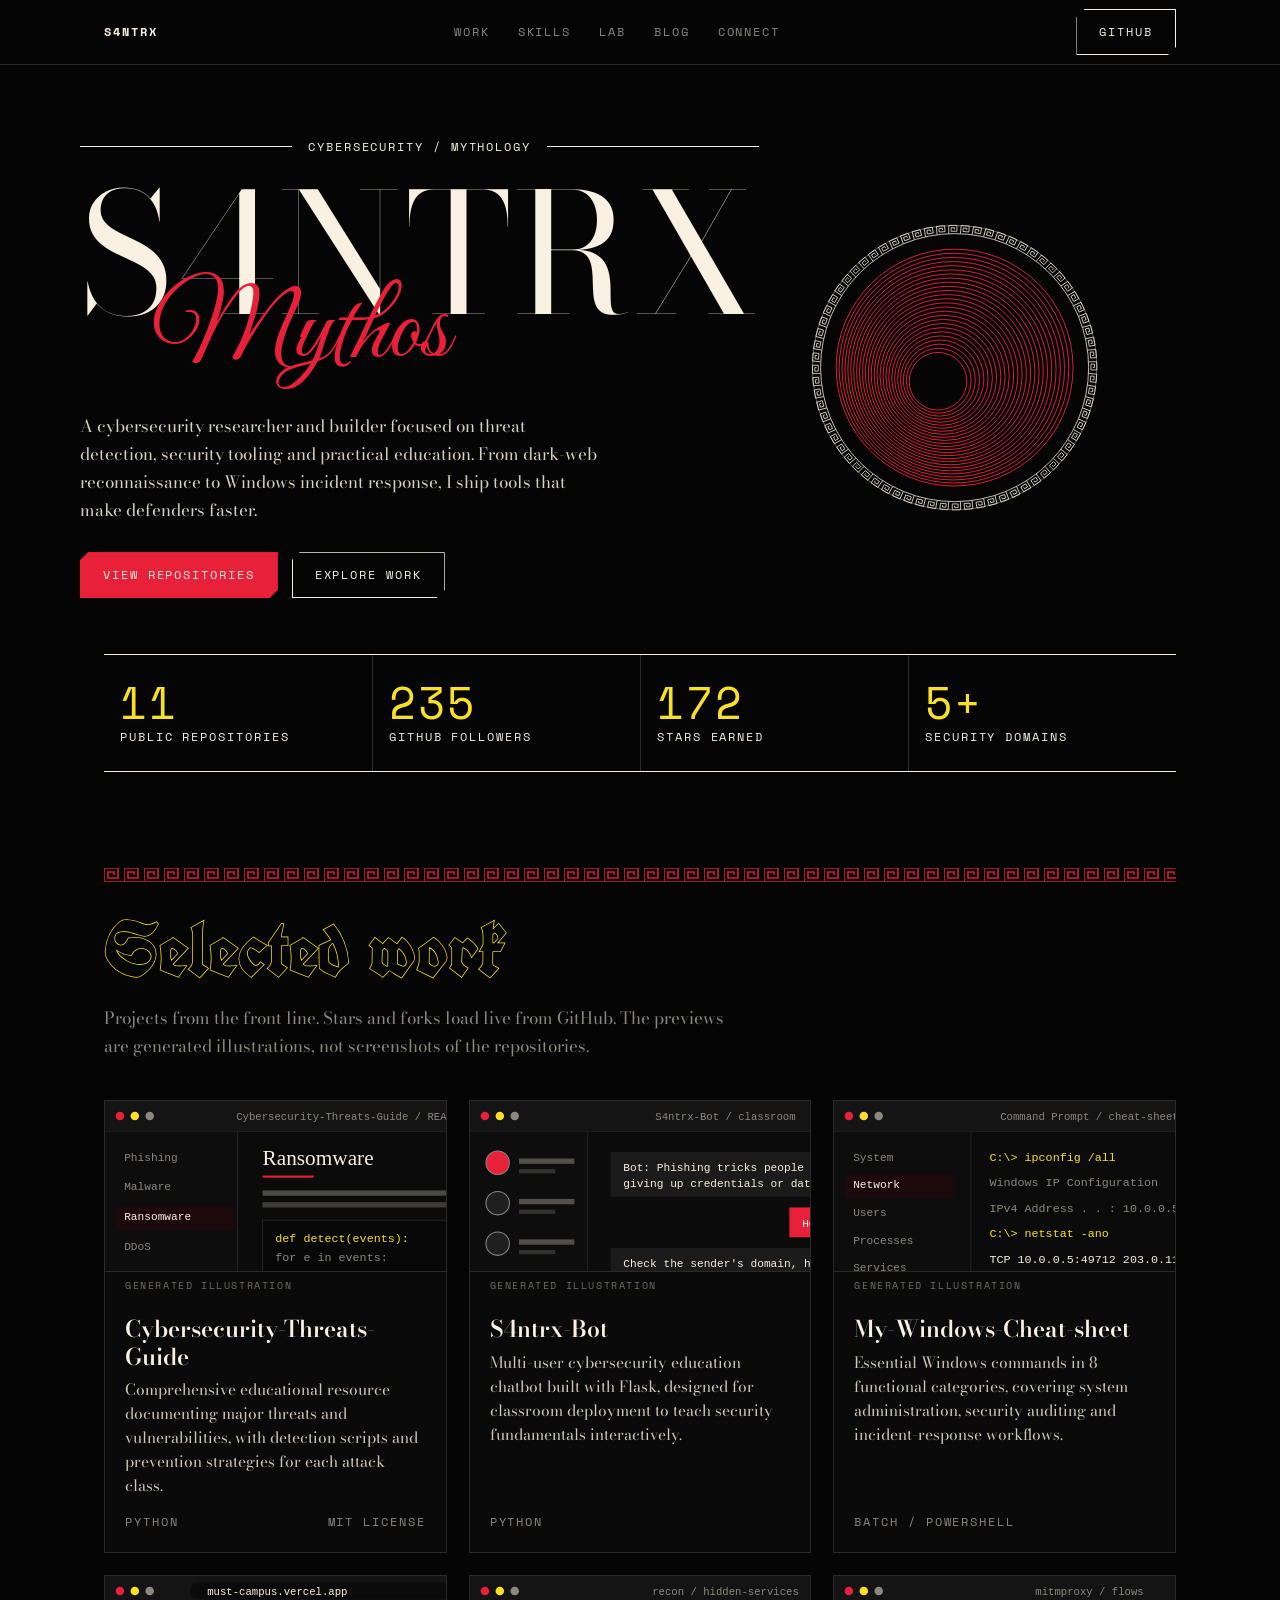
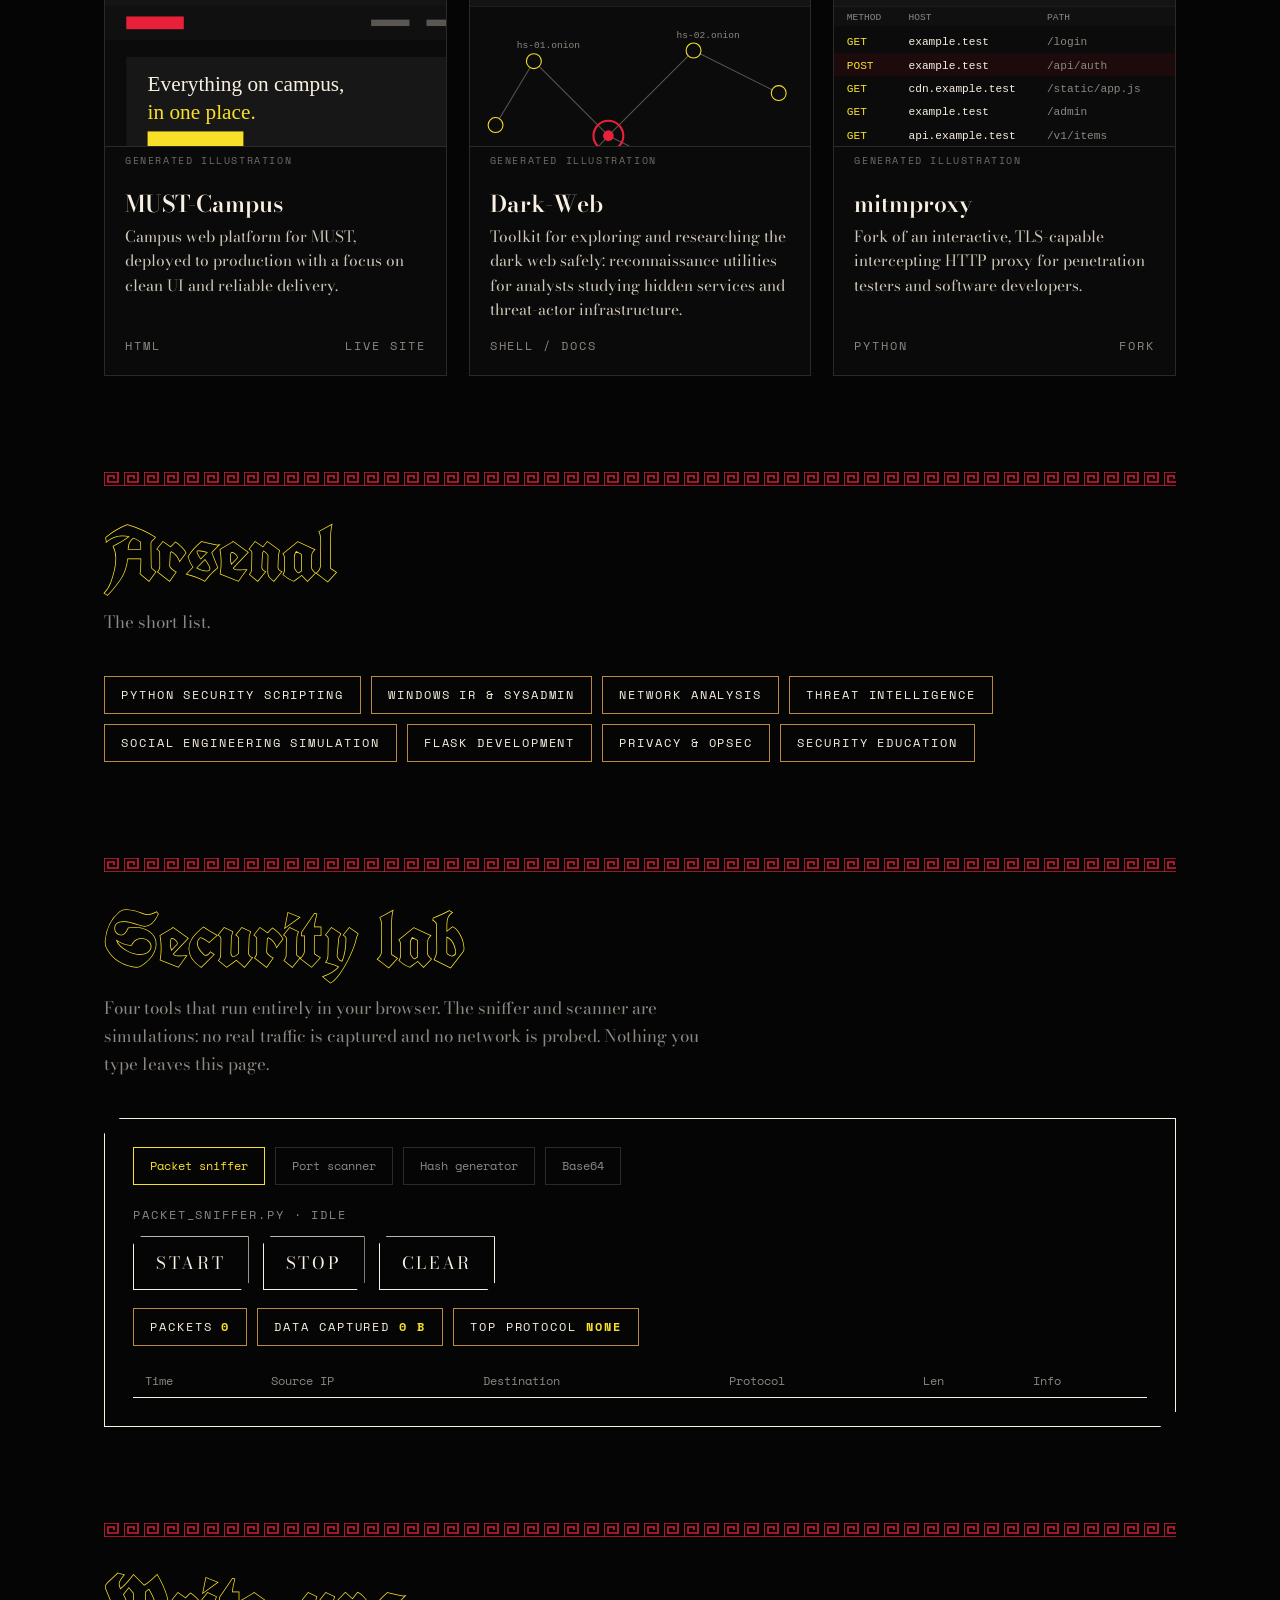
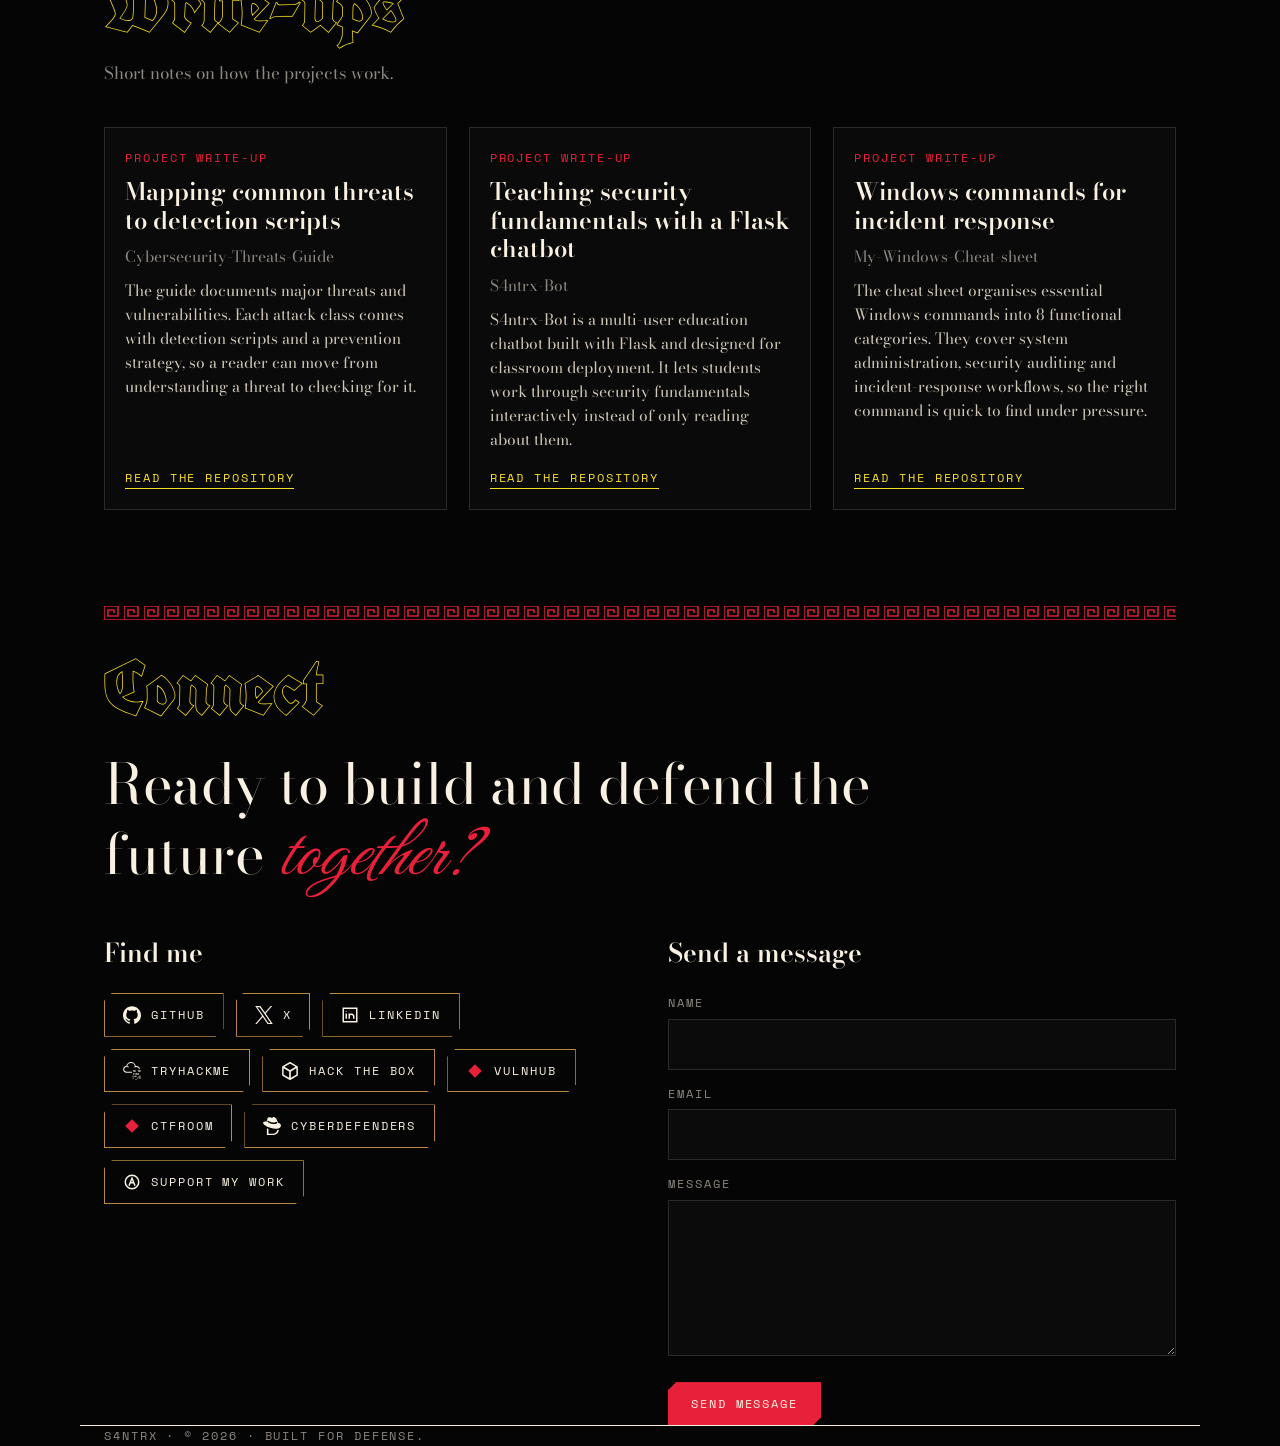
==== commit 2447893c: "Add files via upload" ====
--- a/index.html
+++ b/index.html
@@ -1,630 +1,209 @@
 <!DOCTYPE html>
 <html lang="en">
 <head>
-<meta charset="UTF-8">
-<meta name="viewport" content="width=device-width, initial-scale=1">
-<link rel="icon" href="data:image/svg+xml,%3Csvg xmlns='http://www.w3.org/2000/svg' viewBox='0 0 64 64'%3E%3Crect width='64' height='64' rx='14' fill='%23080808'/%3E%3Crect x='3' y='3' width='58' height='58' rx='12' fill='none' stroke='%2310e56b' stroke-width='3'/%3E%3Ctext x='32' y='43' text-anchor='middle' font-family='monospace' font-weight='700' font-size='28' fill='%2310e56b'%3ES4%3C/text%3E%3C/svg%3E">
-<title>S4NTRX — Cybersecurity Researcher & Tool Builder</title>
+<meta charset="utf-8">
+<meta name="viewport" content="width=device-width, initial-scale=1, viewport-fit=cover">
+<title>S4NTRX | Cybersecurity Researcher &amp; Tool Builder</title>
 <meta name="description" content="S4NTRX builds threat-detection tooling, incident-response references and security education platforms.">
-<link rel="preconnect" href="https://fonts.googleapis.com">
-<link rel="preconnect" href="https://fonts.gstatic.com" crossorigin>
-<link href="https://fonts.googleapis.com/css2?family=Inter:wght@400;500;600;700&family=JetBrains+Mono:wght@500;600;700&family=Space+Grotesk:wght@500;600;700&display=swap" rel="stylesheet">
+<link rel="icon" type="image/svg+xml" href="data:image/svg+xml,%3Csvg%20xmlns%3D%22http%3A%2F%2Fwww.w3.org%2F2000%2Fsvg%22%20viewBox%3D%220%200%2064%2064%22%3E%3Crect%20width%3D%2264%22%20height%3D%2264%22%20rx%3D%2210%22%20fill%3D%22%23050505%22%2F%3E%3Crect%20x%3D%222.5%22%20y%3D%222.5%22%20width%3D%2259%22%20height%3D%2259%22%20rx%3D%228%22%20fill%3D%22none%22%20stroke%3D%22%23F8F0E0%22%20stroke-width%3D%221.5%22%2F%3E%3Cpath%20d%3D%22M33.31999999999999%2050.87Q29.449999999999996%2050.87%2026.629999999999995%2049.67Q23.81%2048.47%2021.919999999999998%2046.37L19.13%2050.6H18.11V38.269999999999996H19.279999999999998Q19.759999999999998%2040.730000000000004%2020.81%2042.8Q21.86%2044.87%2023.525%2046.4Q25.189999999999998%2047.93%2027.485%2048.785Q29.779999999999998%2049.64%2032.78%2049.64Q35.959999999999994%2049.64%2038.285%2048.56Q40.61%2047.48%2041.87%2045.425Q43.129999999999995%2043.37%2043.129999999999995%2040.4Q43.129999999999995%2037.76%2041.839999999999996%2035.945Q40.55%2034.13%2038.405%2032.795Q36.26%2031.46%2033.709999999999994%2030.335Q31.159999999999997%2029.21%2028.61%2027.98Q26.06%2026.75%2023.915%2025.115000000000002Q21.77%2023.48%2020.479999999999997%2021.155Q19.189999999999998%2018.830000000000002%2019.189999999999998%2015.5Q19.189999999999998%2012.170000000000002%2020.869999999999997%209.680000000000003Q22.549999999999997%207.190000000000005%2025.384999999999998%205.795000000000002Q28.22%204.399999999999999%2031.639999999999997%204.399999999999999Q34.61%204.399999999999999%2037.099999999999994%205.344999999999999Q39.589999999999996%206.289999999999999%2041.42%208.21L44.209999999999994%204.399999999999999H45.2V16.730000000000004H44.06Q43.459999999999994%2012.980000000000004%2041.809999999999995%2010.535000000000004Q40.16%208.090000000000003%2037.699999999999996%206.905000000000001Q35.239999999999995%205.719999999999999%2032.209999999999994%205.719999999999999Q27.919999999999998%205.719999999999999%2025.714999999999996%207.745000000000001Q23.509999999999998%209.770000000000003%2023.509999999999998%2013.100000000000001Q23.509999999999998%2015.469999999999999%2024.784999999999997%2017.119999999999997Q26.06%2018.77%2028.159999999999997%2020.015Q30.259999999999998%2021.26%2032.78%2022.37Q35.3%2023.48%2037.81999999999999%2024.755000000000003Q40.339999999999996%2026.03%2042.44%2027.770000000000003Q44.54%2029.51%2045.815%2031.985Q47.089999999999996%2034.46%2047.089999999999996%2038.0Q47.089999999999996%2041.9%2045.41%2044.795Q43.73%2047.69%2040.64%2049.28Q37.55%2050.87%2033.31999999999999%2050.87Z%22%20fill%3D%22%23F8F0E0%22%2F%3E%3Cpath%20d%3D%22M52%2047l5%205-5%205-5-5z%22%20fill%3D%22%23E8203A%22%2F%3E%3C%2Fsvg%3E"><link rel="preconnect" href="https://fonts.googleapis.com"><link rel="preconnect" href="https://fonts.gstatic.com" crossorigin>
+<link href="https://fonts.googleapis.com/css2?family=Bodoni+Moda:ital,wght@0,400;0,600;1,400&family=Great+Vibes&family=Space+Mono:wght@400;700&family=UnifrakturCook:wght@700&display=swap" rel="stylesheet">
 <style>
-:root{color-scheme:dark;--bg:#080808;--surface:#101010;--ink:#f4f4f5;--muted:#a3a3a3;--line:#242424;--green:#10e56b;--red:#ff2d2d;--accent:var(--green);--danger:var(--red);--green-tint:rgba(16,229,107,.12);--red-tint:rgba(255,45,45,.12);--radius:18px;--space:clamp(72px,9vw,120px);--heading:"Space Grotesk",Inter,system-ui,sans-serif;--mono:"JetBrains Mono",ui-monospace,Menlo,Consolas,monospace;--glass-blur:blur(16px) saturate(140%);--shadow:0 8px 32px rgba(0,0,0,.45)}
+:root{--bk:#050505;--bone:#F8F0E0;--red:#E8203A;--yel:#F8E028;--gold:#B8893F;--mute:#8C8780;--line:#2a2a2a;color-scheme:dark}
 *{box-sizing:border-box;margin:0}
-html{scroll-behavior:smooth;scroll-padding-top:96px}
-body{font:16px/1.65 Inter,system-ui,sans-serif;color:var(--ink);background:var(--bg);-webkit-font-smoothing:antialiased}
-body::before{content:"";position:fixed;inset:0;z-index:-1;background:url("data:image/svg+xml,%3Csvg xmlns='http://www.w3.org/2000/svg' width='64' height='64'%3E%3Cpath d='M64 0H0v64' fill='none' stroke='%23fff' stroke-opacity='.045'/%3E%3C/svg%3E")}
+html{scroll-behavior:smooth;scroll-padding-top:72px}
+body{background:var(--bk);color:var(--bone);font:17px/1.65 "Bodoni Moda",Georgia,serif;padding:env(safe-area-inset-top) 0 env(safe-area-inset-bottom)}
 a{color:inherit;text-decoration:none}
-:focus-visible{outline:2px solid var(--green);outline-offset:3px;border-radius:6px}
-.icon{width:18px;height:18px;fill:none;stroke:currentColor;stroke-width:1.75;stroke-linecap:round;stroke-linejoin:round;flex:none}
-.icon.fill{fill:currentColor}
-.wrap{width:min(1180px,100% - 48px);margin-inline:auto}
-h1,h2,h3,.stats b{font-family:var(--heading)}
-.nav{position:fixed;top:16px;left:50%;transform:translateX(-50%);z-index:20;display:flex;align-items:center;gap:8px;padding:8px 8px 8px 20px;border:1px solid var(--line);border-radius:999px;background:rgba(10,10,10,.8);-webkit-backdrop-filter:var(--glass-blur);backdrop-filter:var(--glass-blur);box-shadow:var(--shadow);white-space:nowrap}
-.brand{display:flex;align-items:center;gap:10px;margin-right:10px;font:700 15px var(--mono)}
-.brand svg{width:22px;height:22px;color:#fff}
-.nav ul{display:flex;gap:2px;list-style:none;padding:0}
-.nav ul a{display:block;padding:8px 14px;border-radius:999px;color:#c9c9c9;font:600 13px var(--mono);transition:color .15s,background .15s}
-.nav ul a:hover{color:#fff;background:#1a1a1a}
-.pill-red{padding:10px 20px;border-radius:999px;background:var(--red);color:#fff;font:700 13px var(--mono);transition:background .15s}
-.pill-red:hover{background:#ff4a4a}
-.btn{display:inline-flex;align-items:center;gap:10px;padding:13px 22px;border-radius:999px;border:1px solid #2c2c2c;background:#171717;color:#fff;font:600 13px var(--mono);transition:border-color .15s,background .15s}
-.btn:hover{border-color:var(--green);background:#1d1d1d}
-.btn-red{background:var(--red);border-color:var(--red)}
-.btn-red:hover{background:#ff4a4a;border-color:#ff4a4a}
-.actions{display:flex;flex-wrap:wrap;gap:12px}
-.hero{display:grid;grid-template-columns:1.1fr .9fr;gap:clamp(32px,6vw,88px);align-items:center;padding-block:clamp(112px,14vw,160px) clamp(48px,7vw,88px)}
-.status{display:inline-flex;align-items:center;gap:10px;margin-bottom:24px;padding:8px 14px;border:1px solid var(--line);border-radius:999px;background:var(--surface);color:var(--green);font:500 12px var(--mono);letter-spacing:.08em}
-.status::before{content:"";width:8px;height:8px;border-radius:50%;background:var(--green)}
-.hero h1{font-size:clamp(60px,9.5vw,120px);line-height:1;letter-spacing:-.04em;font-weight:700;margin-bottom:24px}
-.lede{max-width:540px;margin-bottom:28px;color:var(--muted);font-size:18px}
-.terminal{max-width:520px;margin:0 0 32px;border:1px solid var(--line);border-radius:14px;background:#050505;overflow:hidden}
-.terminal-bar{display:flex;gap:8px;padding:14px 16px 4px}
-.terminal-bar i{width:11px;height:11px;border-radius:50%}
-.terminal-bar i:nth-child(1){background:var(--red)}.terminal-bar i:nth-child(2){background:#fff}.terminal-bar i:nth-child(3){background:var(--green)}
-.terminal p{padding:12px 16px 18px;font:500 14px var(--mono);white-space:nowrap;overflow:hidden}
-.prompt{color:var(--green)}
-.cursor{display:inline-block;width:9px;height:16px;margin-left:2px;background:var(--red);vertical-align:-3px;animation:blink 1s steps(1) infinite}
-@keyframes blink{50%{opacity:0}}
-.portrait{position:relative;margin:0;aspect-ratio:4/5;border-radius:24px;overflow:hidden;background:var(--surface);border:1px solid var(--line)}
-.portrait img{width:100%;height:100%;object-fit:cover;object-position:center top;display:block}
-.portrait figcaption{position:absolute;left:14px;right:14px;bottom:14px;padding:14px 18px;border-radius:14px;background:rgba(8,8,8,.72);border:1px solid var(--line);-webkit-backdrop-filter:var(--glass-blur);backdrop-filter:var(--glass-blur)}
-.portrait strong{display:block;font:700 18px var(--heading)}
-.portrait span{display:block;color:var(--green);font:500 12px var(--mono);letter-spacing:.06em}
-.portrait small{display:block;margin-top:4px;color:var(--muted);font-size:13px}
-.stats{display:grid;grid-template-columns:repeat(4,1fr);padding:0;list-style:none;background:var(--surface);border:1px solid var(--line);border-radius:var(--radius)}
-.stats li{padding:28px;border-left:1px solid var(--line)}
-.stats li:first-child{border-left:0}
-.stats b{display:block;font-size:36px;line-height:1.1;letter-spacing:-.03em;color:var(--green)}
-.stats li:nth-child(even) b{color:var(--red)}
-.stats span{color:var(--muted);font-size:14px}
-section{padding-top:var(--space)}
-.section-head{display:grid;grid-template-columns:1fr minmax(260px,420px);grid-template-areas:"eyebrow desc" "title desc";column-gap:40px;align-items:end;margin-bottom:48px}
-.eyebrow{grid-area:eyebrow;display:flex;align-items:center;gap:14px;margin-bottom:18px;color:var(--red);font:500 12px var(--mono);letter-spacing:.22em;text-transform:uppercase}
-.eyebrow::before{content:"";width:44px;height:1px;background:var(--red)}
-.section-head h2{grid-area:title;font-size:clamp(36px,5vw,58px);line-height:1.04;letter-spacing:-.03em;font-weight:700;max-width:560px}
-.section-desc{grid-area:desc;color:var(--muted);font-size:16px}
-.tile .icon{width:20px;height:20px}
-.tile{display:grid;place-items:center;width:44px;height:44px;margin-bottom:22px;border-radius:12px}
-.tile.green{background:var(--green-tint);color:var(--green)}.tile.red{background:var(--red-tint);color:var(--red)}
-.projects{display:grid;grid-template-columns:repeat(3,1fr);gap:20px}
-.project{position:relative;display:grid;grid-template-columns:1fr auto;grid-template-rows:auto auto 1fr auto auto;padding:28px;background:var(--surface);border:1px solid var(--line);border-radius:var(--radius);transition:border-color .2s}
-.project:hover{border-color:var(--green)}
-.project>*{grid-column:1/-1}
-.project .tile{grid-column:1;grid-row:1}
-.project .chip{grid-column:2;grid-row:1;align-self:start}
-.project h3,.skill h3{line-height:1.25}
-.project h3{grid-row:2;font-size:21px;font-weight:600;letter-spacing:-.01em;margin-bottom:12px}
-.project h3 a::after{content:"";position:absolute;inset:0;border-radius:inherit}
-.project p{grid-row:3;color:var(--muted);font-size:15px;margin-bottom:20px}
-.project .lang{grid-row:4}.project .repo-stats{grid-row:5}
-.chip{position:relative;z-index:1;padding:5px 12px;border:1px solid #2c2c2c;border-radius:999px;color:#bdbdbd;font:500 10.5px var(--mono);letter-spacing:.12em}
-a.chip:hover{border-color:var(--green);color:var(--green)}
-.lang{display:flex;align-items:center;gap:8px;margin-bottom:18px;color:#c9c9c9;font:500 12px var(--mono)}
-.lang::before{content:"";width:8px;height:8px;border-radius:50%;background:var(--green)}
-.lang.red::before{background:var(--red)}
-.repo-stats{display:flex;gap:18px;padding-top:16px;border-top:1px solid var(--line);color:#c9c9c9;font:500 12px var(--mono)}
-.repo-stats span{display:inline-flex;align-items:center;gap:6px}
-.repo-stats .star{color:var(--red)}.repo-stats .fork{color:var(--green)}
-.repo-stats .icon{width:15px;height:15px}
-.skills{display:grid;grid-template-columns:repeat(4,1fr);gap:20px}
-.skill{display:flex;flex-direction:column;padding:26px;background:var(--surface);border:1px solid var(--line);border-radius:var(--radius);transition:border-color .2s}
-.skill.green{--bar:var(--green)}.skill.red{--bar:var(--red)}
-.skill:hover{border-color:var(--bar)}
-.skill h3{margin-bottom:10px;font-size:17px;font-weight:600}
-.skill p{flex:1;margin-bottom:20px;color:var(--muted);font-size:14px}
-.meter{height:5px;margin-bottom:10px;border-radius:99px;background:#232323;overflow:hidden}
-.meter i{display:block;height:100%;width:var(--level);border-radius:inherit;background:var(--bar)}
-.level{color:#a3a3a3;font:500 11px var(--mono);letter-spacing:.1em}
-.contact{display:flex;flex-direction:column;align-items:center;gap:22px;padding:clamp(40px,7vw,88px) 24px;text-align:center;background:#0e0e0e;border:1px solid var(--line);border-radius:28px}
-.contact h2{max-width:720px;font-size:clamp(34px,5vw,56px);line-height:1.2;letter-spacing:-.02em;font-weight:700}
-.contact h2 em{font-style:normal;color:var(--red)}
-.contact p{max-width:520px;color:var(--muted)}
-.contact .actions{justify-content:center}
-footer.site{margin-top:var(--space);padding-block:40px;border-top:1px solid var(--line);color:var(--muted);font-size:14px;display:flex;flex-direction:column;align-items:center;gap:24px;text-align:center}
-.site-name{color:var(--ink);font:700 13px var(--mono)}
-.badges{display:flex;flex-wrap:wrap;justify-content:center;gap:10px;padding:0;list-style:none}
-.badges a{display:inline-flex;align-items:center;gap:8px;padding:10px 16px;border-radius:999px;border:1px solid var(--line);background:var(--surface);color:var(--ink);font:600 13px var(--mono);transition:border-color .15s,color .15s}
-.badges a:hover{border-color:var(--green);color:var(--green)}
-.map-panel{position:relative;margin:0;border:1px solid var(--line);border-radius:24px;background:#000;box-shadow:var(--shadow);overflow:hidden}
-#attack-map{display:block;width:100%;height:clamp(380px,56vw,540px)}
-.map-legend{position:absolute;left:20px;bottom:16px;display:grid;gap:4px;font:12px 'JetBrains Mono',ui-monospace,Menlo,Consolas,monospace}
-.map-legend span::before{content:"";display:inline-block;width:8px;height:8px;margin-right:8px;border-radius:50%;background:currentColor}
-.origin,.outgoing{color:var(--accent)}.incoming{color:var(--danger)}
-.map-legend b{margin-left:6px;color:#fff}
-.lab{background:rgba(255,255,255,.04);border:1px solid var(--line);box-shadow:var(--shadow);-webkit-backdrop-filter:var(--glass-blur);backdrop-filter:var(--glass-blur);color:#dbe4f3;border-radius:24px;padding:clamp(20px,4vw,40px);--lab-line:#1d2a22;--lab-text:#8fa396;--ok:#10e56b;--bad:#ff2d2d;--warn:#ff8a8a;--info:#8dffc0}
-.lab-tabs{display:flex;flex-wrap:wrap;gap:8px;margin-bottom:20px}
-.lab-tabs button,.lab-btn{display:inline-flex;align-items:center;gap:8px;padding:10px 16px;border-radius:10px;border:1px solid var(--lab-line);background:transparent;color:var(--lab-text);font:600 14px Inter,sans-serif;cursor:pointer;transition:background .15s,color .15s,border-color .15s}
-.lab-tabs button:hover,.lab-btn:hover:not(:disabled){color:#fff;border-color:#3a5446}
-.lab-tabs button[aria-selected=true]{background:var(--ok);border-color:var(--ok);color:#052e16}
-.lab-btn:disabled{opacity:.4;cursor:not-allowed}
-.lab-btn.go{color:var(--ok);border-color:#0b7a3c}
-.lab-btn.stop{color:var(--bad);border-color:#a31212}
-.lab-window{border:1px solid var(--lab-line);border-radius:14px;background:rgba(0,0,0,.5);overflow:hidden}
-.lab-bar{display:flex;align-items:center;gap:8px;padding:14px 18px;border-bottom:1px solid var(--lab-line);color:var(--lab-text);font:500 13px 'JetBrains Mono',ui-monospace,Menlo,Consolas,monospace}
-.lab-bar i{width:11px;height:11px;border-radius:50%;background:#2a3a31}
-.lab-bar span{margin-left:auto}
-.lab-body{padding:20px}
-.lab-controls{display:flex;flex-wrap:wrap;gap:10px;align-items:center;margin-bottom:16px}
-.lab-status{margin-left:auto;display:inline-flex;align-items:center;gap:8px;color:var(--lab-text);font-size:13px}
-.lab-status::before{content:"";width:9px;height:9px;border-radius:50%;background:#475569}
-.lab-status[data-live=true]::before{background:var(--ok);box-shadow:0 0 0 4px rgba(16,229,107,.2)}
-.lab-meters{display:grid;grid-template-columns:repeat(3,1fr);gap:12px;margin-bottom:16px}
-.lab-meters p{padding:14px 16px;border:1px solid var(--lab-line);border-radius:10px;font-size:13px;color:var(--lab-text)}
-.lab-meters b{display:block;font-size:24px;color:#fff;letter-spacing:-.02em}
-.lab-mix{display:flex;height:8px;border-radius:99px;overflow:hidden;background:var(--lab-line);margin-bottom:16px}
-.lab-mix span{transition:width .3s}
-.lab-scroll{max-height:320px;overflow:auto;border:1px solid var(--lab-line);border-radius:10px}
-.lab table{width:100%;border-collapse:collapse;font:12.5px 'JetBrains Mono',ui-monospace,Menlo,Consolas,monospace;white-space:nowrap}
-.lab th{position:sticky;top:0;background:#0a110d;text-align:left;padding:10px 14px;color:var(--lab-text);font-weight:600}
-.lab td{padding:8px 14px;border-top:1px solid #15201a}
-.lab tbody:empty::after{content:"No packets yet. Press Start to begin a simulated capture.";display:block;padding:24px 14px;color:var(--lab-text);font-family:Inter,sans-serif}
-.p-TCP,.p-HTTPS,.open{color:var(--ok)}.p-UDP,.p-DNS,.filtered{color:var(--info)}.p-ICMP,.p-ARP{color:var(--warn)}.closed{color:var(--bad)}
-.lab input,.lab textarea{width:100%;padding:12px 14px;border-radius:10px;border:1px solid var(--lab-line);background:#0a110d;color:#fff;font:14px 'JetBrains Mono',ui-monospace,Menlo,Consolas,monospace}
-.lab input:focus,.lab textarea:focus{outline:2px solid var(--ok);outline-offset:1px}
-.lab-row{display:flex;gap:10px;margin-bottom:16px}
-.lab-row input{flex:1}
-.lab-note{color:var(--lab-text);font-size:13px;margin-top:14px}
-.hash-list{display:grid;gap:10px;margin-top:16px}
-.hash-list p{padding:12px 14px;border:1px solid var(--lab-line);border-radius:10px;font-size:12px;color:var(--lab-text)}
-.hash-list code,.lab output{display:block;margin-top:4px;color:#fff;font:13px 'JetBrains Mono',ui-monospace,Menlo,Consolas,monospace;word-break:break-all}
-.lab output{padding:14px;border:1px solid var(--lab-line);border-radius:10px;min-height:48px;margin-top:16px}
-.lab-body[hidden]{display:none}
-
-@media(max-width:960px){.hero{grid-template-columns:1fr}.portrait{max-width:520px}.projects,.skills{grid-template-columns:repeat(2,1fr)}.stats{grid-template-columns:repeat(2,1fr)}.stats li:nth-child(3){border-left:0}.stats li:nth-child(n+3){border-top:1px solid var(--line)}.section-head{grid-template-columns:1fr;grid-template-areas:"eyebrow" "title" "desc";row-gap:16px}}
-@media(max-width:860px){.nav ul{display:none}}
-@media(max-width:620px){.projects,.skills{grid-template-columns:1fr}.lede{font-size:17px}.terminal p{font-size:12.5px}}
-@media(prefers-reduced-motion:reduce){*{transition:none!important;animation:none!important;scroll-behavior:auto!important}}
+a:focus-visible,button:focus-visible,input:focus-visible,textarea:focus-visible{outline:2px solid var(--yel);outline-offset:3px}
+.mono{font-family:"Space Mono",monospace;font-size:12px;letter-spacing:.16em;text-transform:uppercase}
+.wrap{max-width:1120px;margin:0 auto;padding:0 24px}
+nav{position:sticky;top:0;z-index:5;background:rgba(5,5,5,.94);border-bottom:1px solid var(--line)}
+nav .wrap{display:flex;align-items:center;justify-content:space-between;height:64px;gap:16px}
+nav b{font-weight:600;letter-spacing:.3em}
+nav ul{display:flex;gap:28px;list-style:none;padding:0}
+nav ul a{color:var(--mute)}nav ul a:hover{color:var(--bone)}
+.btn{display:inline-block;padding:12px 22px;border:1px solid var(--bone);clip-path:polygon(8px 0,100% 0,100% calc(100% - 8px),calc(100% - 8px) 100%,0 100%,0 8px)}
+.btn.red{background:var(--red);border-color:var(--red)}.btn:hover{background:var(--yel);border-color:var(--yel);color:var(--bk)}
+.hero{display:grid;grid-template-columns:1.2fr .8fr;gap:32px;align-items:center;padding:72px 0 56px}
+.rule{display:flex;align-items:center;gap:16px;color:var(--bone)}.rule:before,.rule:after{content:"";height:1px;background:var(--bone);flex:1}
+h1{font-weight:400;font-size:clamp(64px,13vw,168px);line-height:.95;letter-spacing:.02em;margin:18px 0 0}
+.script{font-family:"Great Vibes",cursive;color:var(--red);font-size:clamp(48px,8vw,104px);line-height:1;margin:-.5em 0 0 .7em;position:relative}
+.lead{max-width:520px;margin:28px 0;color:#d8d0c0}
+.actions{display:flex;gap:14px;flex-wrap:wrap}
+.emblem{width:100%;max-width:420px;justify-self:center}
+.stats{display:grid;grid-template-columns:repeat(4,1fr);border-top:1px solid var(--bone);border-bottom:1px solid var(--bone)}
+.stats div{padding:24px 16px;border-left:1px solid var(--line)}.stats div:first-child{border:0}
+.stats b{display:block;font-size:44px;font-weight:400;color:var(--yel);line-height:1.1}
+section{padding:96px 0 0}
+.key{height:14px;margin:0 0 28px;background:url("data:image/svg+xml,%3Csvg xmlns='http://www.w3.org/2000/svg' width='20' height='14'%3E%3Cpath d='M0 14V0H14V10H4V4H10V7M0 14H20' fill='none' stroke='%23E8203A' stroke-width='1.6'/%3E%3C/svg%3E") repeat-x;opacity:.9}
+h2{font:700 clamp(40px,7vw,76px)/1.05 "UnifrakturCook",serif;color:var(--bk);-webkit-text-stroke:1.5px var(--yel);paint-order:stroke fill}
+.sub{max-width:620px;color:var(--mute);margin:14px 0 40px}
+.row{display:grid;grid-template-columns:64px 1fr 150px 40px;gap:20px;align-items:start;padding:28px 0;border-top:1px solid var(--line);transition:border-color .2s}
+.row:last-child{border-bottom:1px solid var(--line)}.row:hover{border-top-color:var(--red)}.row:hover .arr{color:var(--red);transform:translateX(4px)}
+.row .n{color:var(--red);font-style:italic;font-size:26px}
+.row h3{font-weight:600;font-size:26px;line-height:1.2;margin-bottom:6px}.row p{color:#cfc7b7;max-width:640px}
+.tag{display:inline-block;margin:10px 8px 0 0;padding:2px 10px;border:1px solid var(--gold);color:var(--gold)}.tag.live{border-color:var(--yel);color:var(--yel)}
+.arr{transition:.2s;font-size:22px;text-align:right}.lang{color:var(--mute)}
+.skills{display:grid;grid-template-columns:1fr 1fr;gap:0 56px}
+.sk{padding:20px 0;border-top:1px solid var(--line)}.sk h3{font-weight:600;font-size:21px;display:flex;justify-content:space-between;gap:12px}
+.sk h3 span{color:var(--yel);font-family:"Space Mono",monospace;font-size:13px}.sk p{color:var(--mute);font-size:15px;margin:2px 0 12px}
+.bar{height:4px;background:var(--line)}.bar i{display:block;height:100%;background:var(--red)}
+.lab{border:1px solid var(--bone);padding:28px;clip-path:polygon(16px 0,100% 0,100% calc(100% - 16px),calc(100% - 16px) 100%,0 100%,0 16px)}
+.tabs{display:flex;gap:10px;margin-bottom:20px}
+.tabs button{background:none;border:1px solid var(--line);color:var(--mute);padding:8px 16px;cursor:pointer;font:inherit}
+.tabs button[aria-selected=true]{border-color:var(--yel);color:var(--yel)}
+textarea,input{width:100%;background:#0b0b0b;color:var(--bone);border:1px solid var(--line);padding:14px;font:14px "Space Mono",monospace;resize:vertical}
+.out{margin-top:14px;padding:14px;border:1px dashed var(--gold);color:var(--yel);font:13px/1.7 "Space Mono",monospace;word-break:break-all;min-height:56px}
+.out div{margin-bottom:6px}.out span{color:var(--mute)}
+.pane[hidden]{display:none}.pane .btn{margin-top:12px;background:none;color:var(--bone);cursor:pointer;font:inherit}
+.contact h2{font-size:clamp(36px,6vw,64px)}
+.big{font-size:clamp(32px,5vw,56px);line-height:1.15;max-width:820px;margin-bottom:32px}.big em{color:var(--red);font-family:"Great Vibes",cursive;font-size:1.3em}
+.links{display:flex;flex-wrap:wrap;gap:10px;margin-top:28px}.links a{padding:8px 14px;border:1px solid var(--line);color:var(--mute)}.links a:hover{border-color:var(--yel);color:var(--yel)}
+footer{margin-top:96px;padding:28px 0;border-top:1px solid var(--bone);color:var(--mute)}
+@media(max-width:820px){nav ul{display:none}.hero{grid-template-columns:1fr}.emblem{max-width:300px}.stats{grid-template-columns:1fr 1fr}.stats div:nth-child(3){border-left:0}.row{grid-template-columns:40px 1fr}.row .lang,.row .arr{display:none}.skills{grid-template-columns:1fr}}
+@media(prefers-reduced-motion:reduce){*{transition:none!important;scroll-behavior:auto!important}}
+
+.cards{display:grid;grid-template-columns:repeat(3,1fr);gap:22px}
+.card{display:flex;flex-direction:column;border:1px solid var(--line);background:#0a0a0a;transition:border-color .2s,transform .2s}
+.card:hover{border-color:var(--red);transform:translateY(-3px)}.card svg{display:block;width:100%;border-bottom:1px solid var(--line)}
+.card .b{padding:20px;display:flex;flex-direction:column;gap:8px;flex:1}.card h3{font-weight:600;font-size:23px;line-height:1.2}.card p{color:#cfc7b7;font-size:15.5px;line-height:1.55;flex:1}
+.card .f{display:flex;justify-content:space-between;color:var(--mute);margin-top:6px}.cap{color:var(--mute);font-size:10px;padding:6px 20px 0;opacity:.8}
+.chips{display:flex;flex-wrap:wrap;gap:10px}.chips span{padding:8px 16px;border:1px solid var(--gold);color:var(--bone)}
+details.post{border-top:1px solid var(--line);padding:22px 0}details.post:last-child{border-bottom:1px solid var(--line)}
+details.post summary{cursor:pointer;list-style:none;display:grid;grid-template-columns:1fr auto;gap:6px 20px}details.post summary::-webkit-details-marker{display:none}
+details.post h3{font-weight:600;font-size:25px}details.post .tg{color:var(--red)}details.post summary p{grid-column:1/-1;color:var(--mute)}
+details.post[open] summary h3{color:var(--yel)}details.post .bd{max-width:720px;margin-top:14px;color:#d8d0c0}details.post .bd p{margin-bottom:12px}details.post a.l{color:var(--yel);border-bottom:1px solid var(--yel)}
+.split{display:grid;grid-template-columns:1fr 1fr;gap:56px;margin-top:8px}.split h3{font-weight:600;font-size:26px;margin-bottom:18px}
+.soc a{display:flex;justify-content:space-between;padding:14px 0;border-top:1px solid var(--line)}.soc a:last-child{border-bottom:1px solid var(--line)}.soc a:hover{color:var(--yel)}.soc span{color:var(--mute)}
+form label{display:block;margin:14px 0 6px;color:var(--mute)}form .btn{margin-top:18px;background:var(--red);border-color:var(--red);color:var(--bone);cursor:pointer;font-family:"Space Mono",monospace}form .btn:hover{background:var(--yel);color:var(--bk)}
+.hp{display:none}
+.sf{display:flex;gap:14px;align-items:center}.sf svg{width:13px;height:13px;fill:var(--yel);vertical-align:-2px;margin-right:4px}.sf b{font-weight:400;color:var(--bone)}
+.post.card .b{gap:10px}.post.card .tg{color:var(--red)}.post.card h3{font-size:24px}.post.card .l{color:var(--yel);border-bottom:1px solid var(--yel);align-self:flex-start;margin-top:6px}
+.card:hover .art{filter:brightness(1.12)}
+.tb{width:100%;border-collapse:collapse;font:12px "Space Mono",monospace;white-space:nowrap}.tb th{text-align:left;color:var(--mute);font-weight:400;padding:8px 12px;border-bottom:1px solid var(--bone);position:sticky;top:0;background:var(--bk)}.tb td{padding:6px 12px;border-bottom:1px solid var(--line)}.tb td:nth-child(4){color:var(--yel)}
+.lab .btn{background:none;color:var(--bone);cursor:pointer;font:inherit;margin:12px 10px 0 0}.lab .actions .btn{margin:0}.lab .btn:hover{background:var(--yel);color:var(--bk)}
+.soc{display:flex;flex-wrap:wrap;gap:12px}.soc a{display:inline-flex;align-items:center;gap:10px;padding:11px 18px;border:1px solid var(--gold);border-top:1px solid var(--gold);clip-path:polygon(8px 0,100% 0,100% calc(100% - 8px),calc(100% - 8px) 100%,0 100%,0 8px)}.soc a:last-child{border-bottom:1px solid var(--gold)}.soc a:hover{border-color:var(--yel);color:var(--yel)}.soc svg{width:18px;height:18px;fill:currentColor;flex:none}
+@media(max-width:820px){.cards{grid-template-columns:1fr}.split{grid-template-columns:1fr;gap:40px}}
 </style>
 </head>
-<body>
-<svg width="0" height="0" style="position:absolute" aria-hidden="true"><symbol id="i-github" viewBox="0 0 24 24"><path d="M9 19c-4.3 1.4-4.3-2.5-6-3m12 5v-3.5c0-1 .1-1.4-.5-2 2.8-.3 5.5-1.4 5.5-6a4.6 4.6 0 0 0-1.3-3.2 4.2 4.2 0 0 0-.1-3.2s-1.1-.3-3.5 1.3a12.3 12.3 0 0 0-6.2 0C6.5 2.8 5.4 3.1 5.4 3.1a4.2 4.2 0 0 0-.1 3.2A4.6 4.6 0 0 0 4 9.5c0 4.6 2.7 5.7 5.5 6-.6.6-.6 1.2-.5 2V21"/></symbol><symbol id="i-x" viewBox="0 0 24 24"><path d="M4 4l16 16M20 4 4 20"/></symbol><symbol id="i-star" viewBox="0 0 24 24"><path d="m12 2 3.1 6.3 6.9 1-5 4.9 1.2 6.8-6.2-3.2-6.2 3.2L8 14.2 3 9.3l6.9-1z"/></symbol><symbol id="i-fork" viewBox="0 0 24 24"><circle cx="6" cy="5" r="2"/><circle cx="18" cy="5" r="2"/><circle cx="12" cy="19" r="2"/><path d="M6 7v2a3 3 0 0 0 3 3h6a3 3 0 0 0 3-3V7M12 12v5"/></symbol><symbol id="i-play" viewBox="0 0 24 24"><path d="M6 4v16l14-8z"/></symbol><symbol id="i-stop" viewBox="0 0 24 24"><rect x="5" y="5" width="14" height="14" rx="2"/></symbol><symbol id="i-trash" viewBox="0 0 24 24"><path d="M4 7h16M10 11v6M14 11v6M6 7l1 13h10l1-13M9 7V4h6v3"/></symbol><symbol id="i-in" viewBox="0 0 24 24"><rect x="3" y="3" width="18" height="18" rx="3"/><path d="M8 11v5M8 8v.01M12 16v-5m0 2a2.5 2.5 0 0 1 5 0v3"/></symbol><symbol id="i-flag" viewBox="0 0 24 24"><path d="M5 21V4m0 0h11l-2 4 2 4H5"/></symbol><symbol id="i-cube" viewBox="0 0 24 24"><path d="m12 3 8 4.5v9L12 21l-8-4.5v-9zM12 12l8-4.5M12 12v9M12 12 4 7.5"/></symbol><symbol id="i-shield" viewBox="0 0 24 24"><path d="M12 3 4 6v6c0 4.5 3.4 8 8 9 4.6-1 8-4.5 8-9V6z"/></symbol><symbol id="i-target" viewBox="0 0 24 24"><circle cx="12" cy="12" r="9"/><circle cx="12" cy="12" r="5"/><circle cx="12" cy="12" r="1"/></symbol><symbol id="i-server" viewBox="0 0 24 24"><rect x="3" y="4" width="18" height="6" rx="1.5"/><rect x="3" y="14" width="18" height="6" rx="1.5"/><path d="M7 7h.01M7 17h.01"/></symbol><symbol id="i-book" viewBox="0 0 24 24"><path d="M4 5a2 2 0 0 1 2-2h14v16H6a2 2 0 0 0-2 2zM4 19V5M8 7h8"/></symbol><symbol id="i-robot" viewBox="0 0 24 24"><rect x="4" y="8" width="16" height="12" rx="3"/><circle cx="12" cy="4" r="1"/><path d="M12 5v3M9 13h.01M15 13h.01M9 17h6"/></symbol><symbol id="i-monitor" viewBox="0 0 24 24"><rect x="3" y="4" width="18" height="12" rx="2"/><path d="M8 20h8M12 16v4M9.5 8.5 8 10l1.5 1.5M14.5 8.5 16 10l-1.5 1.5"/></symbol><symbol id="i-globe" viewBox="0 0 24 24"><circle cx="12" cy="12" r="9"/><path d="M3 12h18M12 3a14 14 0 0 1 0 18M12 3a14 14 0 0 0 0 18"/></symbol><symbol id="i-search" viewBox="0 0 24 24"><circle cx="11" cy="11" r="7"/><path d="m20 20-4-4"/></symbol><symbol id="i-link" viewBox="0 0 24 24"><path d="M10 14a4 4 0 0 0 5.7 0l3-3a4 4 0 0 0-5.7-5.7l-1 1M14 10a4 4 0 0 0-5.7 0l-3 3a4 4 0 0 0 5.7 5.7l1-1"/></symbol><symbol id="i-code" viewBox="0 0 24 24"><path d="m9 8-4 4 4 4M15 8l4 4-4 4"/></symbol><symbol id="i-bulb" viewBox="0 0 24 24"><path d="M9 18h6M10 21h4M12 3a6 6 0 0 0-3.5 10.9c.6.5 1 1.2 1 2.1h5c0-.9.4-1.6 1-2.1A6 6 0 0 0 12 3z"/></symbol><symbol id="i-cap" viewBox="0 0 24 24"><path d="m2 9 10-5 10 5-10 5zM6 11v5c0 1.5 3 3 6 3s6-1.5 6-3v-5M22 9v6"/></symbol><symbol id="i-net" viewBox="0 0 24 24"><circle cx="12" cy="5" r="2"/><circle cx="5" cy="19" r="2"/><circle cx="19" cy="19" r="2"/><path d="M12 7v5m0 0-6 5m6-5 6 5"/></symbol><symbol id="i-eye" viewBox="0 0 24 24"><path d="M2 12s4-7 10-7 10 7 10 7-4 7-10 7S2 12 2 12z"/><circle cx="12" cy="12" r="3"/></symbol><symbol id="i-lock" viewBox="0 0 24 24"><rect x="4" y="11" width="16" height="10" rx="2"/><path d="M8 11V7a4 4 0 0 1 8 0v4"/></symbol><symbol id="i-logo" viewBox="0 0 24 24"><path d="M12 2a8 8 0 0 0-8 8v11l3-2 2.5 2 2.5-2 2.5 2 2.5-2 3 2V10a8 8 0 0 0-8-8z" fill="currentColor"/><circle cx="9" cy="10.5" r="1.6" fill="#080808"/><circle cx="15" cy="10.5" r="1.6" fill="#080808"/></symbol></svg>
-
-<header class="nav">
-  <a class="brand" href="#top" aria-label="S4NTRX home"><svg><use href="#i-logo"/></svg>S4NTRX</a>
-  <nav aria-label="Primary"><ul>
-    <li><a href="#work">Work</a></li>
-    <li><a href="#skills">Skills</a></li>
-    <li><a href="#map">Map</a></li>
-    <li><a href="#lab">Lab</a></li>
-    <li><a href="#contact">Connect</a></li>
-  </ul></nav>
-  <a class="pill-red" href="https://github.com/s4ntrx" target="_blank" rel="noopener">GitHub</a>
+<body id="top">
+<nav><div class="wrap"><b class="mono">S4NTRX</b>
+<ul class="mono"><li><a href="#work">Work</a></li><li><a href="#skills">Skills</a></li><li><a href="#lab">Lab</a></li><li><a href="#blog">Blog</a></li><li><a href="#contact">Connect</a></li></ul>
+<a class="btn mono" href="https://github.com/s4ntrx">GitHub</a></div></nav>
+
+<header class="wrap hero">
+<div>
+<div class="rule mono">Cybersecurity / Mythology</div>
+<h1>S4NTRX</h1>
+<div class="script" aria-hidden="true">Mythos</div>
+<p class="lead">A cybersecurity researcher and builder focused on threat detection, security tooling and practical education. From dark-web reconnaissance to Windows incident response, I ship tools that make defenders faster.</p>
+<div class="actions"><a class="btn red mono" href="https://github.com/s4ntrx?tab=repositories">View repositories</a><a class="btn mono" href="#work">Explore work</a></div>
+</div>
+<svg class="emblem" id="emblem" viewBox="-210 -210 420 420" role="img" aria-label="Concentric red disc ringed by a Greek key border"></svg>
 </header>
 
-<main id="top">
-  <div class="wrap hero">
-    <div>
-      <p class="status">ONLINE — BASTION HOST ACTIVE</p>
-      <h1>S4NTRX</h1>
-      <p class="lede">A cybersecurity researcher and builder focused on threat detection, security tooling, and practical education. From dark-web reconnaissance to Windows incident response, I ship tools that make defenders faster.</p>
-      <figure class="terminal">
-        <span class="terminal-bar" aria-hidden="true"><i></i><i></i><i></i></span>
-        <p><span class="prompt">s4ntrx@bastion:~$</span> <span id="terminal-command">./darkweb_recon --safe</span><span class="cursor" aria-hidden="true"></span></p>
-      </figure>
-      <div class="actions">
-        <a class="btn btn-red" href="https://github.com/s4ntrx?tab=repositories" target="_blank" rel="noopener">View Repositories</a>
-        <a class="btn" href="#work">Explore Work</a>
-      </div>
-    </div>
-    <figure class="portrait">
-      <img src="[data-uri]" alt="Portrait of S4NTRX" width="960" height="1200" fetchpriority="high">
-      <figcaption><strong>S4NTRX</strong><span>@s4ntrx · BASTION HOST</span><small>Cybersecurity · Threat Research · Tooling · Education</small></figcaption>
-    </figure>
-  </div>
-
-  <ul class="wrap stats">
-    <li><b data-stat="repos">11</b><span>Public Repositories</span></li>
-    <li><b data-stat="followers">235</b><span>GitHub Followers</span></li>
-    <li><b data-stat="stars">172</b><span>Stars Earned</span></li>
-    <li><b>5+</b><span>Security Domains</span></li>
-  </ul>
-
-  <section id="work" class="wrap">
-    <header class="section-head"><p class="eyebrow">Selected work</p><h2>Projects from the front line.</h2><p class="section-desc">Live repositories pulled from the S4NTRX GitHub account — detection guides, education platforms, reconnaissance tooling and offensive-security research.</p></header>
-    <div class="projects">
-      <article class="project" data-repo="Cybersecurity-Threats-Guide"><span class="tile green"><svg class="icon "><use href="#i-book"/></svg></span><h3><a href="https://github.com/s4ntrx/Cybersecurity-Threats-Guide" target="_blank" rel="noopener">Cybersecurity-Threats-Guide</a></h3><p>Comprehensive educational resource documenting major threats and vulnerabilities — with detection scripts and prevention strategies for each attack class.</p><span class="lang ">Python</span><span class="repo-stats"><span class="star"><svg class="icon fill"><use href="#i-star"/></svg>31</span><span class="fork"><svg class="icon "><use href="#i-fork"/></svg>2</span></span></article>
-      <article class="project" data-repo="S4ntrx-Bot"><span class="tile green"><svg class="icon "><use href="#i-robot"/></svg></span><span class="chip">MIT LICENSE</span><h3><a href="https://github.com/s4ntrx/S4ntrx-Bot" target="_blank" rel="noopener">S4ntrx-Bot</a></h3><p>Multi-user cybersecurity education chatbot built with Flask — designed for classroom deployment to train students on security fundamentals interactively.</p><span class="lang ">Python</span><span class="repo-stats"><span class="star"><svg class="icon fill"><use href="#i-star"/></svg>29</span><span class="fork"><svg class="icon "><use href="#i-fork"/></svg>1</span></span></article>
-      <article class="project" data-repo="My-Windows-Cheat-sheet"><span class="tile green"><svg class="icon "><use href="#i-monitor"/></svg></span><h3><a href="https://github.com/s4ntrx/My-Windows-Cheat-sheet" target="_blank" rel="noopener">My-Windows-Cheat-sheet</a></h3><p>Essential Windows commands organized into 8 functional categories — covering system administration, security auditing and incident response workflows.</p><span class="lang red">Batch / PowerShell</span><span class="repo-stats"><span class="star"><svg class="icon fill"><use href="#i-star"/></svg>24</span><span class="fork"><svg class="icon "><use href="#i-fork"/></svg>2</span></span></article>
-      <article class="project" data-repo="MUST-Campus"><span class="tile green"><svg class="icon "><use href="#i-globe"/></svg></span><a class="chip" href="https://must-campus.vercel.app" target="_blank" rel="noopener">LIVE SITE</a><h3><a href="https://github.com/s4ntrx/MUST-Campus" target="_blank" rel="noopener">MUST-Campus</a></h3><p>Campus web platform for MUST — deployed to production at must-campus.vercel.app with a focus on clean UI and reliable delivery.</p><span class="lang red">HTML</span><span class="repo-stats"><span class="star"><svg class="icon fill"><use href="#i-star"/></svg>23</span><span class="fork"><svg class="icon "><use href="#i-fork"/></svg>0</span></span></article>
-      <article class="project" data-repo="Dark-Web"><span class="tile green"><svg class="icon "><use href="#i-search"/></svg></span><h3><a href="https://github.com/s4ntrx/Dark-Web" target="_blank" rel="noopener">Dark-Web</a></h3><p>Toolkit for exploring and researching the dark web safely — reconnaissance utilities for analysts studying hidden services and threat actor infrastructure.</p><span class="lang ">Shell / Docs</span><span class="repo-stats"><span class="star"><svg class="icon fill"><use href="#i-star"/></svg>16</span><span class="fork"><svg class="icon "><use href="#i-fork"/></svg>0</span></span></article>
-      <article class="project" data-repo="RenPhisher"><span class="tile green"><svg class="icon "><use href="#i-link"/></svg></span><h3><a href="https://github.com/s4ntrx/RenPhisher" target="_blank" rel="noopener">RenPhisher</a></h3><p>Phishing-awareness research tool that demonstrates how cloned sites harvest credentials — built to educate users on recognizing social-engineering attacks.</p><span class="lang red">HTML</span><span class="repo-stats"><span class="star"><svg class="icon fill"><use href="#i-star"/></svg>6</span><span class="fork"><svg class="icon "><use href="#i-fork"/></svg>0</span></span></article>
-    </div>
-  </section>
-
-  <section id="skills" class="wrap">
-    <header class="section-head"><p class="eyebrow">Capabilities</p><h2>Arsenal &amp; expertise.</h2><p class="section-desc">Skills demonstrated across the S4NTRX repositories — from detection scripting to adversarial simulation and security education.</p></header>
-    <div class="skills">
-      <article class="skill red"><span class="tile red"><svg class="icon "><use href="#i-code"/></svg></span><h3>Python Security Scripting</h3><p>Detection & prevention scripts for threat classes, automation tooling.</p><span class="meter" style="--level:92%"><i></i></span><span class="level">PROFICIENCY 92%</span></article>
-      <article class="skill green"><span class="tile green"><svg class="icon "><use href="#i-monitor"/></svg></span><h3>Windows IR & SysAdmin</h3><p>Security auditing, incident response, PowerShell & CMD workflows.</p><span class="meter" style="--level:88%"><i></i></span><span class="level">PROFICIENCY 88%</span></article>
-      <article class="skill red"><span class="tile red"><svg class="icon "><use href="#i-globe"/></svg></span><h3>Network Analysis</h3><p>Traffic interception (mitmproxy), network utilities & reconnaissance.</p><span class="meter" style="--level:85%"><i></i></span><span class="level">PROFICIENCY 85%</span></article>
-      <article class="skill green"><span class="tile green"><svg class="icon "><use href="#i-shield"/></svg></span><h3>Threat Intelligence</h3><p>Dark-web exploration, vulnerability research, adversary tradecraft.</p><span class="meter" style="--level:90%"><i></i></span><span class="level">PROFICIENCY 90%</span></article>
-      <article class="skill red"><span class="tile red"><svg class="icon "><use href="#i-link"/></svg></span><h3>Social Engineering Sim</h3><p>Phishing campaigns & awareness tooling (RenPhisher) for defense training.</p><span class="meter" style="--level:80%"><i></i></span><span class="level">PROFICIENCY 80%</span></article>
-      <article class="skill green"><span class="tile green"><svg class="icon "><use href="#i-bulb"/></svg></span><h3>Flask App Development</h3><p>Multi-user security education platforms and chatbot backends.</p><span class="meter" style="--level:86%"><i></i></span><span class="level">PROFICIENCY 86%</span></article>
-      <article class="skill red"><span class="tile red"><svg class="icon "><use href="#i-target"/></svg></span><h3>Privacy & OPSEC</h3><p>Privacy-hardening tooling, curated security software stacks (awesome-privacy).</p><span class="meter" style="--level:84%"><i></i></span><span class="level">PROFICIENCY 84%</span></article>
-      <article class="skill green"><span class="tile green"><svg class="icon "><use href="#i-cap"/></svg></span><h3>Security Education</h3><p>Classroom-ready curricula, threat guides and training chatbots.</p><span class="meter" style="--level:91%"><i></i></span><span class="level">PROFICIENCY 91%</span></article>
-    </div>
-  </section>
-
-  <section id="map" class="wrap">
-    <header class="section-head"><p class="eyebrow">Threat intelligence</p><h2>Global Cyber Attack Map</h2><p class="section-desc">Simulated attack traffic with Nairobi as the origin. The data is generated in your browser and is not real threat intelligence.</p></header>
-    <figure class="map-panel">
-      <canvas id="attack-map" role="img" aria-label="Animated globe showing simulated attacks travelling to and from Nairobi"></canvas>
-      <figcaption class="map-legend">
-        <span class="origin">Nairobi (origin)</span>
-        <span class="incoming">Incoming attacks <b id="map-incoming">0</b></span>
-        <span class="outgoing">Outgoing probes <b id="map-outgoing">0</b></span>
-      </figcaption>
-    </figure>
-  </section>
-
-  <section id="lab" class="wrap">
-    <header class="section-head"><p class="eyebrow">Security lab</p><h2>Live Security Tools</h2><p class="section-desc">Four working tools that run in your browser. The sniffer and scanner are simulations: no real traffic is captured and no network is probed.</p></header>
-    <div class="lab">
-      <div class="lab-tabs" role="tablist" aria-label="Security tools">
-        <button role="tab" id="tab-sniffer" aria-controls="panel-sniffer" aria-selected="true"><svg class="icon"><use href="#i-net"/></svg>Packet sniffer</button>
-        <button role="tab" id="tab-scanner" aria-controls="panel-scanner" aria-selected="false"><svg class="icon"><use href="#i-eye"/></svg>Port scanner</button>
-        <button role="tab" id="tab-hash" aria-controls="panel-hash" aria-selected="false"><svg class="icon"><use href="#i-lock"/></svg>Hash generator</button>
-        <button role="tab" id="tab-base64" aria-controls="panel-base64" aria-selected="false"><svg class="icon"><use href="#i-code"/></svg>Base64</button>
-      </div>
-
-      <div class="lab-window">
-        <div class="lab-bar"><i></i><i></i><i></i><span id="lab-title">packet_sniffer.py</span></div>
-
-        <div class="lab-body lab-panel" id="panel-sniffer" role="tabpanel" aria-labelledby="tab-sniffer">
-          <div class="lab-controls">
-            <button class="lab-btn go" id="sniffer-start"><svg class="icon"><use href="#i-play"/></svg>Start</button>
-            <button class="lab-btn stop" id="sniffer-stop" disabled><svg class="icon"><use href="#i-stop"/></svg>Stop</button>
-            <button class="lab-btn" id="sniffer-clear"><svg class="icon"><use href="#i-trash"/></svg>Clear</button>
-            <span class="lab-status" id="sniffer-status" data-live="false">Idle</span>
-          </div>
-          <div class="lab-meters">
-            <p>Packets<b id="sniffer-count">0</b></p>
-            <p>Data captured<b id="sniffer-bytes">0 B</b></p>
-            <p>Top protocol<b id="sniffer-top">None</b></p>
-          </div>
-          <div class="lab-mix" id="sniffer-mix" aria-hidden="true"></div>
-          <div class="lab-scroll">
-            <table>
-              <thead><tr><th>Time</th><th>Source IP</th><th>Destination</th><th>Protocol</th><th>Len</th><th>Info</th></tr></thead>
-              <tbody id="sniffer-rows"></tbody>
-            </table>
-          </div>
-        </div>
-
-        <div class="lab-body lab-panel" id="panel-scanner" role="tabpanel" aria-labelledby="tab-scanner" hidden>
-          <form class="lab-row" id="scanner-form">
-            <input id="scanner-target" aria-label="Scan target" value="scanme.example.com" spellcheck="false" required>
-            <button class="lab-btn go" id="scanner-run" type="submit"><svg class="icon"><use href="#i-play"/></svg>Scan target</button>
-          </form>
-          <div class="lab-scroll">
-            <table>
-              <thead><tr><th>Port</th><th>Service</th><th>State</th></tr></thead>
-              <tbody id="scanner-rows"></tbody>
-            </table>
-          </div>
-          <p class="lab-note">Results are generated from the target name and are not real. Only scan systems you own or have written permission to test.</p>
-        </div>
-
-        <div class="lab-body lab-panel" id="panel-hash" role="tabpanel" aria-labelledby="tab-hash" hidden>
-          <textarea id="hash-input" rows="3" aria-label="Text to hash" placeholder="Type or paste text to hash"></textarea>
-          <div class="hash-list" id="hash-list"></div>
-        </div>
-
-        <div class="lab-body lab-panel" id="panel-base64" role="tabpanel" aria-labelledby="tab-base64" hidden>
-          <textarea id="base64-input" rows="3" aria-label="Input text" placeholder="Enter text to encode or Base64 to decode"></textarea>
-          <div class="lab-controls" style="margin:16px 0 0">
-            <button class="lab-btn go" id="base64-encode">Encode</button>
-            <button class="lab-btn" id="base64-decode">Decode</button>
-          </div>
-          <output id="base64-output" aria-live="polite">Result appears here.</output>
-        </div>
-      </div>
-    </div>
-  </section>
-
-  <section id="contact" class="wrap">
-    <div class="contact">
-      <h2>Ready to build and defend the future <em>together?</em></h2>
-      <p>Whether it is threat research, defensive tooling or security education — let us connect and create something amazing.</p>
-      <div class="actions">
-        <a class="btn" href="https://github.com/s4ntrx" target="_blank" rel="noopener"><svg class="icon "><use href="#i-github"/></svg>GitHub · @s4ntrx</a>
-        <a class="btn" href="https://x.com/BdMutant" target="_blank" rel="noopener"><svg class="icon "><use href="#i-x"/></svg>X · @BdMutant</a>
-        <a class="btn" href="https://github.com/s4ntrx?tab=repositories" target="_blank" rel="noopener"><svg class="icon "><use href="#i-play"/></svg>All Repositories</a>
-      </div>
-    </div>
-  </section>
-</main>
-
-<footer class="wrap site">
-  <ul class="badges" aria-label="Profiles">
-    <li><a href="https://www.linkedin.com" target="_blank" rel="noopener"><svg class="icon"><use href="#i-in"/></svg>LinkedIn</a></li>
-    <li><a href="https://tryhackme.com/p/peterkariukiwanj" target="_blank" rel="noopener"><svg class="icon"><use href="#i-flag"/></svg>TryHackMe</a></li>
-    <li><a href="https://app.hackthebox.com" target="_blank" rel="noopener"><svg class="icon"><use href="#i-cube"/></svg>Hack The Box</a></li>
-    <li><a href="https://www.vulnhub.com" target="_blank" rel="noopener"><svg class="icon"><use href="#i-server"/></svg>VulnHub</a></li>
-    <li><a href="https://ctfroom.com" target="_blank" rel="noopener"><svg class="icon"><use href="#i-target"/></svg>CTFroom</a></li>
-    <li><a href="https://cyberdefenders.org" target="_blank" rel="noopener"><svg class="icon"><use href="#i-shield"/></svg>CyberDefenders</a></li>
-  </ul>
-  <p><span class="site-name">S4NTRX — BASTION HOST</span> · © 2026 · Built for defense.</p>
-</footer>
+<div class="wrap"><div class="stats mono">
+<div><b>11</b>Public repositories</div><div><b>235</b>GitHub followers</div><div><b>172</b>Stars earned</div><div><b>5+</b>Security domains</div></div></div>
+
+<section id="work"><div class="wrap"><div class="key"></div><h2>Selected work</h2><p class="sub">Projects from the front line. Stars and forks load live from GitHub. The previews are generated illustrations, not screenshots of the repositories.</p><div class="cards"><a class="card" href="https://github.com/s4ntrx/Cybersecurity-Threats-Guide"><svg class="art" data-i="0" viewBox="0 0 320 160" role="img" aria-label="Generated illustration for Cybersecurity-Threats-Guide"></svg><span class="cap mono">Generated illustration</span><div class="b"><h3>Cybersecurity-Threats-Guide</h3><p>Comprehensive educational resource documenting major threats and vulnerabilities, with detection scripts and prevention strategies for each attack class.</p><div class="f mono"><span>Python</span><span>MIT license</span></div></div></a><a class="card" href="https://github.com/s4ntrx/S4ntrx-Bot"><svg class="art" data-i="1" viewBox="0 0 320 160" role="img" aria-label="Generated illustration for S4ntrx-Bot"></svg><span class="cap mono">Generated illustration</span><div class="b"><h3>S4ntrx-Bot</h3><p>Multi-user cybersecurity education chatbot built with Flask, designed for classroom deployment to teach security fundamentals interactively.</p><div class="f mono"><span>Python</span><span></span></div></div></a><a class="card" href="https://github.com/s4ntrx/My-Windows-Cheat-sheet"><svg class="art" data-i="2" viewBox="0 0 320 160" role="img" aria-label="Generated illustration for My-Windows-Cheat-sheet"></svg><span class="cap mono">Generated illustration</span><div class="b"><h3>My-Windows-Cheat-sheet</h3><p>Essential Windows commands in 8 functional categories, covering system administration, security auditing and incident-response workflows.</p><div class="f mono"><span>Batch / PowerShell</span><span></span></div></div></a><a class="card" href="https://github.com/s4ntrx/MUST-Campus"><svg class="art" data-i="3" viewBox="0 0 320 160" role="img" aria-label="Generated illustration for MUST-Campus"></svg><span class="cap mono">Generated illustration</span><div class="b"><h3>MUST-Campus</h3><p>Campus web platform for MUST, deployed to production with a focus on clean UI and reliable delivery.</p><div class="f mono"><span>HTML</span><span>Live site</span></div></div></a><a class="card" href="https://github.com/s4ntrx/Dark-Web"><svg class="art" data-i="4" viewBox="0 0 320 160" role="img" aria-label="Generated illustration for Dark-Web"></svg><span class="cap mono">Generated illustration</span><div class="b"><h3>Dark-Web</h3><p>Toolkit for exploring and researching the dark web safely: reconnaissance utilities for analysts studying hidden services and threat-actor infrastructure.</p><div class="f mono"><span>Shell / Docs</span><span></span></div></div></a><a class="card" href="https://github.com/s4ntrx/mitmproxy"><svg class="art" data-i="5" viewBox="0 0 320 160" role="img" aria-label="Generated illustration for mitmproxy"></svg><span class="cap mono">Generated illustration</span><div class="b"><h3>mitmproxy</h3><p>Fork of an interactive, TLS-capable intercepting HTTP proxy for penetration testers and software developers.</p><div class="f mono"><span>Python</span><span>Fork</span></div></div></a></div></div></section>
+
+<section id="skills"><div class="wrap"><div class="key"></div><h2>Arsenal</h2><p class="sub">The short list.</p><div class="chips mono" id="skillGrid"></div></div></section>
+
+<section id="lab"><div class="wrap">
+<div class="key"></div><h2>Security lab</h2>
+<p class="sub">Four tools that run entirely in your browser. The sniffer and scanner are simulations: no real traffic is captured and no network is probed. Nothing you type leaves this page.</p>
+<div class="lab">
+<div class="tabs mono" role="tablist"><button role="tab" aria-selected="true" data-p="sniff">Packet sniffer</button><button role="tab" aria-selected="false" data-p="scan">Port scanner</button><button role="tab" aria-selected="false" data-p="hash">Hash generator</button><button role="tab" aria-selected="false" data-p="b64">Base64</button></div>
+<div class="pane" id="sniff"><p class="mono" style="color:var(--mute);margin-bottom:12px">packet_sniffer.py · <span id="pst">Idle</span></p><div class="actions"><button class="btn mono" id="pgo">Start</button><button class="btn mono" id="pstop">Stop</button><button class="btn mono" id="pclr">Clear</button></div>
+<div class="chips mono" style="margin:18px 0"><span>Packets <b id="pn" style="color:var(--yel)">0</b></span><span>Data captured <b id="pb" style="color:var(--yel)">0 B</b></span><span>Top protocol <b id="pt" style="color:var(--yel)">None</b></span></div>
+<div style="overflow-x:auto;max-height:300px;overflow-y:auto"><table class="tb"><thead><tr><th>Time</th><th>Source IP</th><th>Destination</th><th>Protocol</th><th>Len</th><th>Info</th></tr></thead><tbody id="ptb"></tbody></table></div></div>
+<div class="pane" id="scan" hidden><label class="mono" for="sin">Target name</label><input id="sin" placeholder="host.example.test" autocomplete="off"><button class="btn mono" id="sgo">Scan</button><div class="out" id="sout" aria-live="polite"><span>Result appears here.</span></div><p class="sub" style="margin:12px 0 0;font-size:14px">Results are generated from the target name and are not real. Only scan systems you own or have written permission to test.</p></div>
+<div class="pane" id="hash" hidden><label class="mono" for="hin">Text to hash</label><textarea id="hin" rows="3" placeholder="Type or paste text"></textarea><div class="out" id="hout" aria-live="polite"><span>Hashes appear here.</span></div></div>
+<div class="pane" id="b64" hidden><label class="mono" for="bin">Text or Base64</label><textarea id="bin" rows="3" placeholder="Type or paste text"></textarea><button class="btn mono" id="enc">Encode</button> <button class="btn mono" id="dec">Decode</button><div class="out" id="bout" aria-live="polite"><span>Result appears here.</span></div></div>
+</div></div></section>
+
+<section id="blog"><div class="wrap"><div class="key"></div><h2>Write-ups</h2><p class="sub">Short notes on how the projects work.</p><div class="cards" id="posts"></div></div></section><section id="contact"><div class="wrap"><div class="key"></div><h2>Connect</h2>
+<p class="big" style="margin-top:24px">Ready to build and defend the future <em>together?</em></p>
+<div class="split">
+<div><h3>Find me</h3><div class="soc mono"><a href="https://github.com/s4ntrx"><svg viewBox="0 0 24 24" aria-hidden="true"><path d="M12 .297c-6.63 0-12 5.373-12 12 0 5.303 3.438 9.8 8.205 11.385.6.113.82-.258.82-.577 0-.285-.01-1.04-.015-2.04-3.338.724-4.042-1.61-4.042-1.61C4.422 18.07 3.633 17.7 3.633 17.7c-1.087-.744.084-.729.084-.729 1.205.084 1.838 1.236 1.838 1.236 1.07 1.835 2.809 1.305 3.495.998.108-.776.417-1.305.76-1.605-2.665-.3-5.466-1.332-5.466-5.93 0-1.31.465-2.38 1.235-3.22-.135-.303-.54-1.523.105-3.176 0 0 1.005-.322 3.3 1.23.96-.267 1.98-.399 3-.405 1.02.006 2.04.138 3 .405 2.28-1.552 3.285-1.23 3.285-1.23.645 1.653.24 2.873.12 3.176.765.84 1.23 1.91 1.23 3.22 0 4.61-2.805 5.625-5.475 5.92.42.36.81 1.096.81 2.22 0 1.606-.015 2.896-.015 3.286 0 .315.21.69.825.57C20.565 22.092 24 17.592 24 12.297c0-6.627-5.373-12-12-12"/></svg>GitHub</a><a href="https://x.com/BdMutant"><svg viewBox="0 0 24 24" aria-hidden="true"><path d="M14.234 10.162 22.977 0h-2.072l-7.591 8.824L7.251 0H.258l9.168 13.343L.258 24H2.33l8.016-9.318L16.749 24h6.993zm-2.837 3.299-.929-1.329L3.076 1.56h3.182l5.965 8.532.929 1.329 7.754 11.09h-3.182z"/></svg>X</a><a href="https://www.linkedin.com"><svg viewBox="0 0 24 24" aria-hidden="true"><path d="M3 3h18v18H3zM7 10v7M7 7v.5M11 17v-7M11 13c0-3 6-3 6 1v3" fill="none" stroke="currentColor" stroke-width="2"/></svg>LinkedIn</a><a href="https://tryhackme.com/p/peterkariukiwanj"><svg viewBox="0 0 24 24" aria-hidden="true"><path d="M10.705 0C7.54 0 4.902 2.285 4.349 5.291a4.525 4.525 0 0 0-4.107 4.5 4.525 4.525 0 0 0 4.52 4.52h6.761a.625.625 0 1 0 0-1.25H4.761a3.273 3.273 0 0 1-3.27-3.27A3.273 3.273 0 0 1 6.59 7.08a.625.625 0 0 0 .7-1.035 4.488 4.488 0 0 0-1.68-.69 5.223 5.223 0 0 1 5.096-4.104 5.221 5.221 0 0 1 5.174 4.57 4.489 4.489 0 0 0-.488.305.625.625 0 1 0 .731 1.013 3.245 3.245 0 0 1 1.912-.616 3.278 3.278 0 0 1 3.203 2.61.625.625 0 0 0 1.225-.251 4.533 4.533 0 0 0-4.428-3.61 4.54 4.54 0 0 0-.958.105C16.556 2.328 13.9 0 10.705 0zm5.192 10.64a.925.925 0 0 0-.462.108.913.913 0 0 0-.313.29 1.27 1.27 0 0 0-.175.427 2.39 2.39 0 0 0-.054.514c0 .181.018.353.054.517.036.164.095.307.175.43a.899.899 0 0 0 .313.297c.127.073.281.11.462.11.18 0 .334-.037.46-.11a.897.897 0 0 0 .309-.296c.08-.124.137-.267.173-.431.036-.164.054-.336.054-.517 0-.18-.018-.352-.054-.514a1.271 1.271 0 0 0-.173-.426.901.901 0 0 0-.309-.291.917.917 0 0 0-.46-.108zm6.486 0a.925.925 0 0 0-.462.108.913.913 0 0 0-.313.29 1.27 1.27 0 0 0-.175.427 2.39 2.39 0 0 0-.053.514c0 .181.017.353.053.517.036.164.095.307.175.43a.899.899 0 0 0 .313.297c.127.073.281.11.462.11.18 0 .334-.037.46-.11a.897.897 0 0 0 .31-.296c.078-.124.136-.267.172-.431.036-.164.054-.336.054-.517 0-.18-.018-.352-.054-.514a1.271 1.271 0 0 0-.173-.426.901.901 0 0 0-.308-.291.916.916 0 0 0-.461-.108zm-8.537.068l-.84.618.313.43.476-.368v1.877h.603v-2.557zm6.486 0l-.841.618.314.43.477-.368v1.877h.603v-2.557zm-4.435.445c.08 0 .143.028.193.084.05.057.087.127.114.21.026.083.044.173.054.269a2.541 2.541 0 0 1 0 .533c-.01.097-.028.187-.054.27a.584.584 0 0 1-.114.21.243.243 0 0 1-.193.085.248.248 0 0 1-.195-.086.584.584 0 0 1-.118-.209 1.245 1.245 0 0 1-.056-.27 2.645 2.645 0 0 1 0-.533c.01-.096.029-.186.056-.27a.583.583 0 0 1 .118-.209.25.25 0 0 1 .195-.084zm6.486 0c.08 0 .144.028.193.084.05.057.087.127.114.21.027.083.044.173.054.269a2.541 2.541 0 0 1 0 .533c-.01.097-.027.187-.054.27a.584.584 0 0 1-.114.21.243.243 0 0 1-.193.085.249.249 0 0 1-.195-.086.581.581 0 0 1-.117-.209 1.245 1.245 0 0 1-.056-.27 2.642 2.642 0 0 1 0-.533c.01-.096.028-.186.056-.27a.58.58 0 0 1 .117-.209.25.25 0 0 1 .195-.084zm-2.191 3.51a.93.93 0 0 0-.463.109.908.908 0 0 0-.312.291c-.08.122-.139.263-.175.426a2.383 2.383 0 0 0-.054.514c0 .18.018.353.054.516.036.164.094.308.175.432a.91.91 0 0 0 .312.296.92.92 0 0 0 .463.11c.18 0 .333-.037.46-.11a.892.892 0 0 0 .308-.296 1.32 1.32 0 0 0 .174-.432c.036-.163.054-.335.054-.516 0-.18-.018-.352-.054-.514a1.274 1.274 0 0 0-.174-.426.89.89 0 0 0-.309-.291.918.918 0 0 0-.46-.108zm-6.402.07l-.841.617.314.43.476-.369v1.878h.604v-2.557zm2.125 0l-.841.617.314.43.477-.369v1.878h.603v-2.557zm2.116 0l-.84.617.313.43.477-.369v1.878h.603v-2.557zm2.16.443c.08 0 .144.028.194.085a.605.605 0 0 1 .114.21c.026.083.044.172.053.269a2.639 2.639 0 0 1 0 .532 1.28 1.28 0 0 1-.053.27.585.585 0 0 1-.114.21.244.244 0 0 1-.193.085.25.25 0 0 1-.196-.085.589.589 0 0 1-.117-.21 1.245 1.245 0 0 1-.056-.27 2.597 2.597 0 0 1 0-.532c.01-.097.028-.186.056-.27a.589.589 0 0 1 .117-.209.249.249 0 0 1 .196-.085zm-6.729 3.073a.676.676 0 0 0-.335.078.661.661 0 0 0-.227.211.91.91 0 0 0-.127.31c-.027.118-.04.242-.04.373s.013.256.04.375a.93.93 0 0 0 .127.313.65.65 0 0 0 .227.215c.092.053.204.08.335.08a.655.655 0 0 0 .334-.08.65.65 0 0 0 .225-.215c.057-.09.1-.194.125-.313a1.75 1.75 0 0 0 .04-.375c0-.13-.014-.255-.04-.373a.931.931 0 0 0-.125-.31.658.658 0 0 0-.225-.21.667.667 0 0 0-.334-.08zm3.086 0a.675.675 0 0 0-.336.078.661.661 0 0 0-.226.211.907.907 0 0 0-.127.31 1.69 1.69 0 0 0-.04.373c0 .131.013.256.04.375a.928.928 0 0 0 .127.313c.058.09.134.162.226.215.093.053.205.08.336.08a.655.655 0 0 0 .334-.08.65.65 0 0 0 .224-.215c.058-.09.1-.194.126-.313a1.752 1.752 0 0 0 0-.748.94.94 0 0 0-.126-.31.657.657 0 0 0-.224-.21.667.667 0 0 0-.334-.08zm5.108 0a.675.675 0 0 0-.336.078.661.661 0 0 0-.226.211.91.91 0 0 0-.127.31c-.027.118-.04.242-.04.373s.013.256.04.375a.931.931 0 0 0 .127.313c.058.09.134.162.226.215.093.053.205.08.336.08.13 0 .243-.027.334-.08a.65.65 0 0 0 .224-.215c.058-.09.1-.194.126-.313a1.75 1.75 0 0 0 .04-.375c0-.13-.014-.255-.04-.373a.943.943 0 0 0-.126-.31.657.657 0 0 0-.224-.21.668.668 0 0 0-.334-.08zm-6.658.05l-.61.448.227.311.346-.266v1.362h.438v-1.856zm3.068 0l-.61.448.227.311.346-.266v1.362h.438v-1.856zm5.108 0l-.611.448.228.311.346-.266v1.362h.438v-1.856zm-9.712.322c.058 0 .105.02.14.062a.421.421 0 0 1 .083.151.96.96 0 0 1 .04.196 1.932 1.932 0 0 1 0 .386.954.954 0 0 1-.04.197.421.421 0 0 1-.083.152.176.176 0 0 1-.14.061.18.18 0 0 1-.141-.06.427.427 0 0 1-.085-.153.887.887 0 0 1-.041-.197 1.96 1.96 0 0 1 0-.386.893.893 0 0 1 .04-.196.42.42 0 0 1 .086-.151.181.181 0 0 1 .141-.062zm3.086 0c.058 0 .104.02.14.062a.421.421 0 0 1 .082.151.94.94 0 0 1 .04.196 1.906 1.906 0 0 1 0 .386.93.93 0 0 1-.04.197.421.421 0 0 1-.082.152.176.176 0 0 1-.14.061.18.18 0 0 1-.141-.06.42.42 0 0 1-.086-.153.846.846 0 0 1-.04-.197 1.965 1.965 0 0 1-.011-.195c0-.057.004-.121.01-.191a.849.849 0 0 1 .041-.196.42.42 0 0 1 .086-.151.182.182 0 0 1 .141-.062zm5.108 0c.058 0 .104.02.14.062a.421.421 0 0 1 .082.151.92.92 0 0 1 .04.196 1.963 1.963 0 0 1 0 .386.943.943 0 0 1-.04.197.421.421 0 0 1-.082.152.177.177 0 0 1-.14.061.18.18 0 0 1-.142-.06.437.437 0 0 1-.085-.153.95.95 0 0 1-.04-.197 1.965 1.965 0 0 1-.011-.195c0-.057.004-.121.01-.191a.959.959 0 0 1 .04-.196.47.47 0 0 1 .086-.151.181.181 0 0 1 .142-.062zm-1.684 1.814a.675.675 0 0 0-.336.079.66.66 0 0 0-.227.21.91.91 0 0 0-.127.31 1.731 1.731 0 0 0 0 .748.939.939 0 0 0 .127.314c.059.09.134.162.227.215.093.053.205.08.336.08a.66.66 0 0 0 .334-.08.648.648 0 0 0 .224-.215c.058-.09.1-.195.126-.314a1.737 1.737 0 0 0-.001-.747.928.928 0 0 0-.125-.31.65.65 0 0 0-.224-.211.668.668 0 0 0-.334-.079zm3.063 0a.676.676 0 0 0-.336.079.664.664 0 0 0-.227.21.906.906 0 0 0-.127.31 1.74 1.74 0 0 0 0 .748.936.936 0 0 0 .127.314.66.66 0 0 0 .227.215c.092.053.204.08.336.08a.654.654 0 0 0 .334-.08.648.648 0 0 0 .223-.215c.058-.09.1-.195.126-.314a1.74 1.74 0 0 0 0-.747.928.928 0 0 0-.126-.31.65.65 0 0 0-.223-.211.666.666 0 0 0-.334-.079zm-1.545.05l-.611.448.228.312.346-.267v1.363h.438v-1.856zm-1.518.323c.057 0 .104.02.14.061a.42.42 0 0 1 .082.152.91.91 0 0 1 .04.195 1.966 1.966 0 0 1 0 .387.951.951 0 0 1-.04.197.421.421 0 0 1-.082.152.177.177 0 0 1-.14.06.18.18 0 0 1-.142-.06.428.428 0 0 1-.085-.152.914.914 0 0 1-.04-.197 1.96 1.96 0 0 1-.011-.195c0-.058.003-.122.01-.192a.923.923 0 0 1 .041-.195c.02-.06.048-.11.085-.152a.181.181 0 0 1 .142-.061zm3.063 0c.057 0 .104.02.14.061a.42.42 0 0 1 .082.152.94.94 0 0 1 .04.195 1.91 1.91 0 0 1 0 .387.93.93 0 0 1-.04.197.422.422 0 0 1-.083.152.175.175 0 0 1-.14.06.18.18 0 0 1-.141-.06.423.423 0 0 1-.085-.152.907.907 0 0 1-.04-.197 1.95 1.95 0 0 1 0-.387.915.915 0 0 1 .04-.195c.02-.06.048-.11.085-.152a.182.182 0 0 1 .142-.061zm-9.713.185a.465.465 0 0 0-.232.055.456.456 0 0 0-.157.146.627.627 0 0 0-.089.215 1.168 1.168 0 0 0-.027.259c0 .09.009.177.027.26a.648.648 0 0 0 .089.216c.04.063.093.112.157.149a.459.459 0 0 0 .232.056c.09 0 .168-.02.231-.056a.45.45 0 0 0 .156-.149.67.67 0 0 0 .087-.217 1.218 1.218 0 0 0 0-.518.647.647 0 0 0-.087-.215.448.448 0 0 0-.156-.146.458.458 0 0 0-.23-.055zm1.052.035l-.423.31.158.217.24-.185v.944h.303v-1.286zm-1.052.224c.04 0 .073.014.097.042a.284.284 0 0 1 .057.105.69.69 0 0 1 .028.136c.004.049.007.092.007.133 0 .04-.003.086-.007.135a.684.684 0 0 1-.028.136.285.285 0 0 1-.057.105.123.123 0 0 1-.097.043.125.125 0 0 1-.098-.043.298.298 0 0 1-.059-.105.612.612 0 0 1-.028-.136 1.39 1.39 0 0 1 0-.268.62.62 0 0 1 .028-.136.297.297 0 0 1 .06-.105.125.125 0 0 1 .097-.042zm3.775 1.394a.463.463 0 0 0-.232.054.452.452 0 0 0-.157.146.621.621 0 0 0-.088.214 1.19 1.19 0 0 0 0 .519.641.641 0 0 0 .088.217.46.46 0 0 0 .157.15.458.458 0 0 0 .232.054.454.454 0 0 0 .232-.055.45.45 0 0 0 .155-.149.664.664 0 0 0 .087-.217 1.189 1.189 0 0 0 0-.519.642.642 0 0 0-.087-.214.446.446 0 0 0-.155-.146.459.459 0 0 0-.232-.054zm1.052.034l-.423.31.158.216.24-.185v.945h.303V22.68zm-1.052.223c.04 0 .073.014.098.043a.3.3 0 0 1 .057.105.643.643 0 0 1 .027.135 1.31 1.31 0 0 1 0 .268.654.654 0 0 1-.027.137.307.307 0 0 1-.057.105.124.124 0 0 1-.098.042.125.125 0 0 1-.098-.042.293.293 0 0 1-.059-.105.618.618 0 0 1-.028-.137 1.364 1.364 0 0 1 0-.268.612.612 0 0 1 .028-.135.287.287 0 0 1 .06-.105.123.123 0 0 1 .097-.043z"/></svg>TryHackMe</a><a href="https://app.hackthebox.com"><svg viewBox="0 0 24 24" aria-hidden="true"><path d="m22.5106 6.4566.0008-.0123a.888.888 0 0 0-.2717-.6384c-.0084-.0084-.018-.0155-.0267-.0235-.0186-.0166-.0371-.0333-.0572-.0484-.0193-.0147-.04-.0276-.0607-.0406-.0096-.006-.0182-.0131-.0281-.0188L12.4576.1266a.891.891 0 0 0-.9223.0043L1.933 5.6744c-.0107.0062-.0203.014-.0307.0205-.0073.0047-.015.008-.0223.0128-.007.0047-.013.0106-.02.0155a.8769.8769 0 0 0-.147.1333l-.0026.003a.8872.8872 0 0 0-.2218.5847l.0009.014c-.0002.0088-.0015.0176-.0015.0264v11.0708c0 .3277.1802.6288.469.7836l9.5986 5.5417c.0076.0044.0158.0075.0236.0117a.8754.8754 0 0 0 .166.0687c.0134.004.0266.0083.0401.0117a.8793.8793 0 0 0 .072.0142c.0117.0019.0232.0045.0349.006a.835.835 0 0 0 .2157 0c.0117-.0015.0232-.0041.0348-.006a.9.9 0 0 0 .072-.0142c.0135-.0034.0267-.0077.04-.0117a.895.895 0 0 0 .0646-.0217.9134.9134 0 0 0 .1015-.047c.0078-.0042.016-.0072.0236-.0117l9.5986-5.5417a.8888.8888 0 0 0 .469-.7836V6.4779c0-.0071-.0012-.0142-.0014-.0213zM5.2543 6.0822l6.5367-3.774a.4182.4182 0 0 1 .4182 0l6.5366 3.774a.4182.4182 0 0 1 0 .7243l-6.5367 3.774a.4182.4182 0 0 1-.4182 0l-6.5366-3.774a.4182.4182 0 0 1 0-.7243zm5.6134 14.3449a.4172.4172 0 0 1-.626.3613L3.718 17.0218a.4173.4173 0 0 1-.2086-.3613V9.1279a.4172.4172 0 0 1 .6258-.3613l6.524 3.7666a.4172.4172 0 0 1 .2086.3614v7.5325zm9.623-3.7666a.4173.4173 0 0 1-.2086.3613l-6.5239 3.7666a.4172.4172 0 0 1-.6259-.3613v-7.5325c0-.149.0796-.2868.2087-.3614l6.5239-3.7666a.4172.4172 0 0 1 .6258.3613v7.5326z"/></svg>Hack The Box</a><a href="https://www.vulnhub.com"><svg viewBox="0 0 24 24" aria-hidden="true"><path d="M12 3l9 9-9 9-9-9z" fill="#E8203A"/></svg>VulnHub</a><a href="https://ctfroom.com"><svg viewBox="0 0 24 24" aria-hidden="true"><path d="M12 3l9 9-9 9-9-9z" fill="#E8203A"/></svg>CTFroom</a><a href="https://cyberdefenders.org"><svg viewBox="0 0 24 24" aria-hidden="true"><path d="M18.918 17.48c-.126 2.727-2.384 4.696-5.364 4.696H7.34v-6.123l-2.185-.957V24h8.381c4.334 0 7.549-2.962 7.549-6.881v-.163c-.65.235-1.372.415-2.167.524Zm1.355-9.501C18.611 4.313 17.726.989 15.432.213c-1.336-.452-2.005-.091-2.637.217-.199.09-.235.361-.072.505.361.307.813.687 1.336 1.174-1.95-1.138-7.333-2.835-7.874-.776-.488 1.86-1.319 4.587-1.319 4.587S.603 5.487.116 7.293c-.488 1.806 3.323 5.274 9.627 7.134 6.303 1.861 11.198 1.373 13.311-.921 2.113-2.294.072-5.473-2.781-5.527Zm-1.247.036c-.487.47-2.077 1.68-5.563 1.427-3.738-.271-6.809-2.474-7.604-3.088-.126-.091-.18-.235-.126-.398.054-.18.126-.469.253-.849.072-.234.343-.343.542-.216 1.571.903 4.1 2.221 6.791 2.402 2.402.163 3.847-.542 4.786-1.066.199-.108.452-.018.542.199l.47 1.156c.036.162.018.325-.091.433Z"/></svg>CyberDefenders</a><a href="https://paystack.shop/pay/bxg5kd2ghg"><svg viewBox="0 0 24 24" aria-hidden="true"><circle cx="12" cy="12" r="9" fill="none" stroke="currentColor" stroke-width="2"/><path d="M8 17l4-10 4 10M10 13h4" fill="none" stroke="currentColor" stroke-width="2"/></svg>Support my work</a></div></div>
+<div><h3>Send a message</h3>
+<form action="https://formsubmit.co/sntxsec@proton.me" method="POST">
+<input type="hidden" name="_subject" value="New message from the S4NTRX portfolio"><input type="hidden" name="_template" value="table"><input type="hidden" name="_next" value="https://s4ntrx.github.io/Portifolio/#contact"><input class="hp" type="text" name="_honey" tabindex="-1" autocomplete="off">
+<label class="mono" for="fn">Name</label><input id="fn" name="name" required autocomplete="name">
+<label class="mono" for="fe">Email</label><input id="fe" name="email" type="email" required autocomplete="email">
+<label class="mono" for="fm">Message</label><textarea id="fm" name="message" rows="6" required></textarea>
+<button class="btn mono" type="submit">Send message</button></form>
+</div>
+</div></div></section>
+<footer class="wrap mono">S4NTRX · © 2026 · Built for defense.</footer>
 
 <script>
-const byId=id=>document.getElementById(id);
-const randomInt=max=>Math.floor(Math.random()*max);
-const pick=list=>list[randomInt(list.length)];
-
-const tabs=[...document.querySelectorAll('[role=tab]')];
-const tabFiles={sniffer:'packet_sniffer.py',scanner:'port_scanner.py',hash:'hash_generator.py',base64:'base64_tool.py'};
-tabs.forEach(tab=>tab.addEventListener('click',()=>{
-  tabs.forEach(other=>other.setAttribute('aria-selected',other===tab));
-  document.querySelectorAll('.lab-panel').forEach(panel=>panel.hidden=panel.id!==tab.getAttribute('aria-controls'));
-  byId('lab-title').textContent=tabFiles[tab.id.replace('tab-','')];
-}));
-
-const protocolTable={
-  TCP:['443 > 51822 [ACK]','80 > 49211 [PSH, ACK]','22 > 60314 [SYN]','8080 > 53110 [FIN, ACK]'],
-  HTTPS:['TLS 1.3 Application Data','TLS 1.3 Client Hello','TLS 1.3 Server Hello'],
-  UDP:['NTP client request','QUIC initial packet','mDNS announcement'],
-  DNS:['Standard query A github.com','Standard query AAAA example.org','Response A 140.82.112.4'],
-  ICMP:['Echo (ping) request','Echo (ping) reply','Destination unreachable'],
-  ARP:['Who has 192.168.1.1? Tell 192.168.1.24','192.168.1.1 is at 3c:52:82:aa:10:f4']
-};
-const protocolColors={TCP:'#10e56b',HTTPS:'#5af59b',UDP:'#0a9d4d',DNS:'#c8ffe0',ICMP:'#ff2d2d',ARP:'#ff8a8a'};
-const capture={timer:null,count:0,bytes:0,perProtocol:{}};
-const localIp=()=>'192.168.1.'+(2+randomInt(60));
-const publicIp=()=>[pick([34,52,104,140,151,185]),randomInt(256),randomInt(256),1+randomInt(254)].join('.');
-const formatBytes=bytes=>bytes<1024?bytes+' B':bytes<1048576?(bytes/1024).toFixed(1)+' KB':(bytes/1048576).toFixed(2)+' MB';
-
-function renderCaptureStats(){
-  byId('sniffer-count').textContent=capture.count;
-  byId('sniffer-bytes').textContent=formatBytes(capture.bytes);
-  const ranked=Object.entries(capture.perProtocol).sort((a,b)=>b[1]-a[1]);
-  byId('sniffer-top').textContent=ranked.length?ranked[0][0]:'None';
-  byId('sniffer-mix').innerHTML=ranked.map(([name,total])=>`<span style="width:${total/capture.count*100}%;background:${protocolColors[name]}"></span>`).join('');
-}
-function capturePacket(){
-  const protocol=pick(Object.keys(protocolTable));
-  const outbound=Math.random()<.55;
-  const length=protocol==='ARP'?42:60+randomInt(1400);
-  const row=document.createElement('tr');
-  const cells=[new Date().toLocaleTimeString([],{hour12:false}),outbound?localIp():publicIp(),outbound?publicIp():localIp(),protocol,length,pick(protocolTable[protocol])];
-  cells.forEach((value,index)=>{const cell=document.createElement('td');cell.textContent=value;if(index===3)cell.className='p-'+protocol;row.append(cell)});
-  const rows=byId('sniffer-rows');
-  rows.prepend(row);
-  if(rows.children.length>80)rows.lastChild.remove();
-  capture.count++;capture.bytes+=length;capture.perProtocol[protocol]=(capture.perProtocol[protocol]||0)+1;
-  renderCaptureStats();
-}
-function setCapturing(isLive){
-  byId('sniffer-start').disabled=isLive;byId('sniffer-stop').disabled=!isLive;
-  const status=byId('sniffer-status');status.dataset.live=isLive;status.textContent=isLive?'Capturing':'Idle';
-}
-byId('sniffer-start').addEventListener('click',()=>{setCapturing(true);capture.timer=setInterval(capturePacket,450)});
-byId('sniffer-stop').addEventListener('click',()=>{clearInterval(capture.timer);setCapturing(false)});
-byId('sniffer-clear').addEventListener('click',()=>{
-  Object.assign(capture,{count:0,bytes:0,perProtocol:{}});
-  byId('sniffer-rows').replaceChildren();renderCaptureStats();
-});
-
-const scanPorts=[[21,'FTP'],[22,'SSH'],[23,'Telnet'],[25,'SMTP'],[53,'DNS'],[80,'HTTP'],[110,'POP3'],[143,'IMAP'],[443,'HTTPS'],[445,'SMB'],[3306,'MySQL'],[3389,'RDP'],[8080,'HTTP-Alt']];
-const seedFrom=text=>[...text].reduce((seed,char)=>(seed*31+char.charCodeAt(0))>>>0,7);
-let scanTimer=null;
-byId('scanner-form').addEventListener('submit',event=>{
-  event.preventDefault();
-  clearInterval(scanTimer);
-  const target=byId('scanner-target').value.trim().toLowerCase();
-  const rows=byId('scanner-rows');rows.replaceChildren();
-  const runButton=byId('scanner-run');runButton.disabled=true;
-  let index=0;
-  scanTimer=setInterval(()=>{
-    const [port,service]=scanPorts[index];
-    const roll=(seedFrom(target+port)%10);
-    const state=[80,443].includes(port)&&roll>2?'open':roll<3?'open':roll<7?'closed':'filtered';
-    const row=document.createElement('tr');
-    [port,service,state].forEach((value,column)=>{const cell=document.createElement('td');cell.textContent=value;if(column===2)cell.className=state;row.append(cell)});
-    rows.append(row);
-    if(++index===scanPorts.length){clearInterval(scanTimer);runButton.disabled=false}
-  },140);
-});
-
-const hashAlgorithms=['SHA-1','SHA-256','SHA-384','SHA-512'];
-const hashList=byId('hash-list');
-hashList.innerHTML=hashAlgorithms.map(name=>`<p>${name}<code data-algo="${name}">Waiting for input</code></p>`).join('');
-byId('hash-input').addEventListener('input',async event=>{
-  const bytes=new TextEncoder().encode(event.target.value);
-  for(const name of hashAlgorithms){
-    const target=hashList.querySelector(`[data-algo="${name}"]`);
-    if(!bytes.length){target.textContent='Waiting for input';continue}
-    const digest=await crypto.subtle.digest(name,bytes);
-    target.textContent=[...new Uint8Array(digest)].map(byte=>byte.toString(16).padStart(2,'0')).join('');
-  }
-});
-
-const base64Input=byId('base64-input'),base64Output=byId('base64-output');
-byId('base64-encode').addEventListener('click',()=>{
-  const bytes=new TextEncoder().encode(base64Input.value);
-  base64Output.textContent=btoa(String.fromCharCode(...bytes))||'Nothing to encode.';
-});
-byId('base64-decode').addEventListener('click',()=>{
-  try{
-    const binary=atob(base64Input.value.trim());
-    base64Output.textContent=new TextDecoder('utf-8',{fatal:true}).decode(Uint8Array.from(binary,char=>char.charCodeAt(0)));
-  }catch{base64Output.textContent='Invalid Base64 input. Check for missing characters or padding.'}
-});
-
-const mapCanvas=byId('attack-map'),mapContext=mapCanvas.getContext('2d');
-const mapCities={Nairobi:[-1.29,36.82],Moscow:[55.75,37.62],London:[51.51,-0.13],Paris:[48.86,2.35],'New York':[40.71,-74.01],Lagos:[6.52,3.38],Dubai:[25.2,55.27],Mumbai:[19.08,72.88],Cairo:[30.04,31.24],'Los Angeles':[34.05,-118.24],'Sao Paulo':[-23.55,-46.63],Beijing:[39.9,116.4],Tokyo:[35.68,139.69],Singapore:[1.35,103.82],Sydney:[-33.87,151.21]};
-const mapStartLon=30,mapSpinPerMs=0.005,mapView={lon:mapStartLon,lat:22};
-const landRings=[[-596,-800,-602,-810,-663,-803,-596,-800],[-452,-780,-433,-800,-542,-806,-487,-780,-452,-780],[-1212,-735,-1187,-735,-1226,-737,-1212,-735],[-1256,-735,-1240,-739,-1273,-735,-1256,-735],[-990,-719,-962,-725,-1023,-719,-990,-719],[-685,-710,-688,-722,-711,-725,-750,-717,-721,-712,-717,-695,-703,-689,-685,-710],[-1800,-847,-1700,-839,-1581,-854,-1431,-850,-1536,-837,-1529,-820,-1568,-811,-1464,-803,-1553,-791,-1581,-780,-1584,-769,-1513,-774,-1461,-765,-1462,-754,-1449,-752,-1139,-737,-1076,-752,-1001,-749,-1037,-726,-963,-736,-892,-726,-762,-740,-689,-730,-671,-720,-685,-697,-673,-669,-578,-633,-620,-648,-621,-662,-657,-680,-618,-707,-608,-737,-706,-766,-772,-767,-737,-779,-779,-784,-780,-792,-582,-832,-286,-803,-297,-793,-356,-795,-358,-783,-175,-751,-157,-745,-165,-739,-154,-731,-69,-709,-2,-716,77,-699,108,-708,134,-700,271,-705,339,-685,386,-698,545,-658,614,-680,689,-679,697,-692,678,-703,691,-707,679,-719,699,-723,739,-699,880,-662,958,-674,997,-672,1028,-656,1062,-669,1136,-659,1198,-673,1348,-662,1351,-653,1375,-670,1455,-669,1488,-684,1712,-717,1693,-737,1636,-762,1647,-782,1670,-788,1618,-792,1598,-809,1694,-838,1783,-845,-1800,-847],[-678,-538,-651,-547,-692,-555,-747,-528,-711,-541,-693,-525,-678,-538],[-585,-511,-580,-519,-612,-518,-585,-511],[703,-497,687,-498,689,-486,703,-497],[1454,-408,1483,-409,1479,-432,1460,-435,1447,-412,1454,-408],[1730,-409,1742,-413,1731,-439,1693,-466,1667,-462,1730,-409],[1746,-362,1768,-379,1785,-377,1752,-417,1738,-395,1747,-374,1726,-345,1746,-362],[1784,-173,1786,-182,1774,-182,1784,-173],[501,-136,504,-157,471,-249,440,-250,433,-221,444,-201,444,-162,477,-146,492,-120,501,-136],[1436,-138,1454,-150,1464,-190,1488,-204,1531,-261,1531,-309,1500,-374,1463,-390,1450,-379,1436,-388,1406,-380,1381,-356,1382,-344,1368,-353,1378,-329,1360,-349,1343,-326,1313,-315,1180,-351,1150,-342,1157,-316,1133,-261,1142,-263,1134,-244,1141,-218,1142,-225,1209,-197,1257,-142,1296,-150,1306,-125,1326,-121,1324,-111,1365,-119,1355,-150,1402,-177,1425,-107,1436,-138],[1244,-101,1235,-102,1251,-87,1273,-84,1244,-101],[1179,-81,1191,-87,1167,-90,1179,-81],[1086,-68,1108,-65,1157,-84,1054,-69,1061,-59,1086,-68],[1347,-62,1342,-69,1345,-54,1347,-62],[1520,-55,1502,-63,1483,-57,1508,-55,1515,-42,1523,-43,1520,-55],[1305,-31,1308,-39,1279,-34,1305,-31],[1341,-12,1355,-34,1383,-17,1446,-39,1476,-61,1472,-74,1507,-106,1479,-101,1447,-76,1426,-93,1376,-84,1387,-73,1379,-54,1337,-35,1330,-41,1320,-28,1337,-22,1305,-9,1341,-12],[1252,14,1237,2,1202,2,1209,-14,1233,-6,1215,-19,1232,-53,1215,-46,1210,-26,1204,-55,1194,-54,1188,-28,1200,6,1252,14],[1287,11,1281,-9,1279,22,1287,11],[1058,-59,1026,-42,953,55,975,52,1038,1,1034,-7,1061,-31,1058,-59],[1179,18,1190,9,1178,8,1161,-40,1102,-29,1091,-5,1097,20,1130,31,1167,69,1192,54,1173,32,1179,18],[1264,84,1254,56,1236,78,1219,72,1254,98,1264,84],[812,62,799,68,801,98,818,75,812,62],[-609,101,-620,101,-611,109,-609,101],[1240,103,1230,90,1224,97,1241,112,1240,103],[1185,93,1172,84,1195,114,1185,93],[1219,119,1231,116,1220,104,1219,119],[1255,122,1248,101,1243,126,1255,122],[1215,131,1213,122,1203,135,1215,131],[1213,185,1225,171,1217,143,1240,138,1241,125,1201,150,1213,185],[-769,179,-783,182,-762,179,-769,179],[-726,199,-683,186,-714,176,-745,183,-723,187,-734,196,-726,199],[1103,187,1087,185,1086,194,1108,201,1103,187],[-1555,191,-1559,203,-1548,195,-1555,191],[-797,228,-742,203,-778,199,-771,204,-787,216,-818,226,-850,219,-823,232,-797,228],[1212,228,1207,220,1201,236,1215,253,1212,228],[-770,266,-772,259,-778,270,-770,266],[155,382,151,366,124,376,155,382],[92,412,97,392,88,389,82,410,92,412],[1410,371,1403,351,1358,335,1351,346,1310,339,1320,331,1313,315,1302,314,1294,333,1326,354,1357,355,1367,373,1394,382,1399,406,1414,414,1419,392,1410,371],[96,422,92,414,85,423,94,430,96,422],[1439,442,1453,444,1455,433,1400,416,1420,456,1439,442],[-637,465,-620,464,-644,467,-637,465],[-561,507,-568,498,-535,492,-531,467,-542,478,-554,469,-593,476,-574,507,-554,516,-561,507],[-1327,540,-1317,541,-1312,522,-1327,540],[1436,507,1447,490,1432,493,1426,479,1435,461,1421,460,1422,542,1436,507],[-68,523,-100,518,-97,539,-67,552,-57,546,-68,523],[127,556,121,548,109,558,127,556],[-1530,571,-1547,575,-1521,576,-1530,571],[-30,586,-41,576,-20,577,-31,560,17,527,14,513,-52,500,-34,514,-53,520,-42,523,-46,535,-29,540,-56,553,-62,568,-50,586,-30,586],[-852,657,-801,637,-872,635,-852,657],[-145,665,-136,651,-187,635,-228,640,-218,644,-240,649,-222,654,-243,656,-145,665],[-759,671,-772,676,-751,680,-759,671],[-1800,690,-1743,663,-1746,671,-1719,669,-1699,660,-1725,654,-1730,643,-1799,659,-1800,650,1800,650,1774,646,1792,623,1737,617,1703,599,1635,599,1620,582,1632,576,1621,549,1568,510,1559,568,1637,611,1645,626,1601,605,1593,618,1567,614,1542,598,1550,591,1422,590,1351,547,1399,542,1414,522,1382,463,1349,434,1323,433,1275,398,1295,368,1291,351,1265,344,1261,367,1269,369,1247,381,1253,396,1211,389,1216,409,1180,392,1189,374,1224,375,1192,349,1219,317,1217,282,1159,228,1108,214,1104,203,1085,217,1059,198,1093,134,1092,117,1052,86,1051,99,1001,134,992,92,1030,55,1042,13,1014,28,1001,65,983,78,988,114,972,169,942,160,943,182,914,228,870,215,865,202,803,159,799,104,775,80,735,160,726,214,705,209,664,254,574,257,565,271,547,265,515,279,501,301,480,300,508,248,516,258,518,240,540,241,564,264,568,242,598,223,553,172,435,126,427,168,346,281,349,295,339,276,324,299,369,220,375,186,433,124,427,117,446,104,511,120,510,106,477,42,392,-47,408,-147,348,-198,355,-241,326,-257,322,-288,282,-328,196,-348,182,-339,182,-317,152,-271,143,-221,118,-181,137,-107,119,-50,88,-11,94,37,85,48,59,43,43,63,-20,47,-90,48,-166,122,-176,147,-161,181,-170,219,-144,263,-96,299,-93,326,-59,358,-22,352,15,366,95,374,111,369,103,338,191,303,215,328,289,309,338,310,362,367,276,367,262,395,335,420,383,409,417,420,367,452,391,473,350,463,363,451,339,444,325,453,333,461,307,466,277,426,288,411,226,403,240,377,231,379,225,364,194,403,195,417,131,457,126,441,185,402,169,404,161,380,154,400,89,444,31,431,30,419,8,410,1,387,-21,367,-54,359,-89,369,-94,430,-14,440,-12,460,-46,487,-16,486,-19,498,13,501,47,531,81,535,85,571,106,577,109,565,96,555,109,540,197,544,213,552,216,574,241,570,244,584,233,592,291,600,229,598,213,607,215,632,254,651,222,657,178,627,171,613,188,601,168,587,159,561,129,554,104,595,84,583,57,586,50,620,59,626,192,698,245,710,282,712,313,705,300,702,311,696,411,675,384,660,332,666,348,659,349,644,370,639,372,651,396,645,421,665,440,661,445,668,435,686,463,682,468,677,456,670,463,667,537,689,599,683,611,689,606,699,685,681,692,686,669,695,667,710,692,728,726,728,718,714,737,684,713,663,724,662,751,678,736,696,744,706,731,714,747,728,764,712,759,719,776,723,815,717,805,736,868,739,860,745,872,751,1008,764,1044,777,1141,758,1094,742,1232,730,1233,737,1270,736,1313,708,1323,718,1399,715,1391,724,1405,728,1590,709,1609,694,1678,696,1696,687,1708,690,1705,701,1786,694,-1800,690],[491,413,504,403,489,388,492,376,538,370,539,390,527,400,547,410,537,421,528,411,525,428,503,446,530,453,530,469,491,464,467,446,491,413],[-956,691,-998,694,-982,701,-956,691],[-905,695,-905,685,-892,693,-873,672,-855,699,-826,697,-813,692,-813,676,-858,666,-873,648,-932,620,-947,589,-932,588,-923,571,-823,551,-821,533,-799,512,-786,526,-798,547,-765,565,-785,588,-773,599,-781,623,-738,624,-696,611,-693,590,-677,582,-646,603,-618,563,-573,546,-557,521,-600,502,-664,502,-711,468,-651,492,-642,487,-651,481,-645,462,-615,459,-605,470,-598,459,-654,435,-662,445,-644,453,-671,451,-707,430,-700,416,-737,409,-719,409,-740,408,-749,389,-755,395,-759,372,-764,391,-770,382,-757,356,-813,314,-804,252,-841,301,-892,303,-902,291,-938,297,-966,283,-979,224,-963,193,-944,181,-920,187,-903,210,-871,215,-889,159,-834,153,-838,111,-814,88,-796,96,-768,86,-749,111,-718,124,-717,91,-699,122,-682,106,-619,107,-624,99,-571,60,-540,58,-513,42,-500,17,-504,-1,-449,-16,-446,-27,-400,-29,-356,-51,-347,-73,-387,-131,-409,-219,-476,-249,-489,-287,-538,-344,-562,-349,-584,-339,-568,-369,-592,-387,-623,-388,-627,-410,-651,-411,-635,-426,-673,-456,-676,-463,-656,-472,-660,-481,-691,-507,-682,-524,-708,-529,-710,-538,-749,-523,-756,-487,-741,-469,-756,-466,-744,-441,-732,-445,-727,-424,-743,-432,-736,-372,-714,-324,-702,-198,-715,-174,-760,-146,-798,-72,-813,-61,-798,-27,-810,-22,-809,-11,-771,38,-782,83,-796,89,-809,72,-857,99,-875,133,-1035,183,-1055,199,-1060,228,-1122,290,-1131,312,-1148,318,-1147,302,-1094,232,-1122,247,-1123,260,-1151,277,-1142,286,-1173,330,-1206,346,-1244,403,-1247,482,-1226,471,-1228,490,-1274,508,-1278,523,-1341,581,-1471,609,-1517,592,-1506,613,-1584,560,-1648,544,-1577,576,-1570,589,-1620,587,-1619,596,-1661,615,-1646,631,-1608,638,-1615,644,-1608,648,-1650,644,-1681,657,-1617,661,-1668,684,-1566,714,-1365,689,-1281,705,-1089,674,-1078,679,-1088,683,-1082,687,-1061,688,-1015,676,-977,686,-961,682,-961,673,-942,691,-965,701,-952,719,-905,695],[-1142,731,-1099,730,-1082,717,-1084,731,-1065,731,-1045,710,-1010,700,-1027,695,-1024,688,-1133,685,-1173,700,-1124,704,-1179,705,-1161,713,-1194,716,-1142,731],[-866,732,-858,725,-823,738,-808,721,-778,728,-722,716,-670,692,-688,687,-619,669,-639,650,-680,663,-647,634,-650,627,-688,637,-662,619,-748,647,-777,642,-786,646,-779,653,-740,655,-729,677,-790,702,-849,700,-899,712,-894,731,-858,738,-866,732],[-1004,738,-974,738,-981,730,-965,726,-967,717,-1025,725,-1004,727,-1015,734,-1004,738],[-932,728,-954,721,-960,734,-905,739,-932,728],[-1205,714,-1231,709,-1259,719,-1239,737,-1249,743,-1155,735,-1205,714],[1451,756,1390,746,1370,753,1388,761,1451,756],[-985,767,-982,750,-1025,756,-1026,763,-985,767],[-1082,762,-1057,755,-1122,744,-1139,747,-1118,752,-1177,752,-1154,765,-1091,755,-1105,764,-1082,762],[575,707,537,708,515,720,556,751,689,765,585,743,554,724,575,707],[-947,771,-798,749,-898,745,-971,768,-947,771],[-1162,776,-1171,765,-1229,761,-1162,776],[-1001,783,-1052,784,-1042,787,-1055,793,-1001,783],[1051,783,994,779,1021,793,1051,783],[183,797,215,790,159,768,104,797,183,797],[254,804,274,801,230,794,174,803,254,804],[999,789,912,803,959,813,1002,798,999,789],[-870,797,-858,793,-908,782,-967,802,-924,813,-870,797],[-685,831,-619,826,-712,798,-769,793,-754,785,-806,762,-895,765,-878,772,-883,779,-850,775,-880,784,-851,793,-869,803,-818,805,-876,805,-916,819,-685,831],[-271,835,-208,827,-319,822,-122,813,-200,802,-177,801,-197,788,-185,770,-217,766,-198,761,-196,752,-207,752,-194,743,-236,733,-223,722,-248,723,-218,707,-255,714,-264,702,-223,701,-398,655,-428,627,-434,601,-483,609,-516,636,-540,672,-509,699,-547,696,-544,708,-514,706,-558,717,-547,726,-586,755,-685,761,-714,770,-668,774,-733,780,-657,794,-680,801,-626,818,-504,824,-445,817,-468,826,-271,835]];
-const mapState={width:0,height:0,radius:0,attacks:[],incoming:0,outgoing:0,lastSpawn:0};
-const reducedMotion=matchMedia('(prefers-reduced-motion: reduce)').matches;
-let mapFrame=0,mapVisible=false;
-
-const toVector=(lat,lon)=>{const phi=lat*Math.PI/180,lambda=lon*Math.PI/180;return[Math.cos(phi)*Math.cos(lambda),Math.cos(phi)*Math.sin(lambda),Math.sin(phi)]};
-function projectVector([vx,vy,vz]){
-  const lon=mapView.lon*Math.PI/180,tilt=mapView.lat*Math.PI/180;
-  const x1=vx*Math.cos(lon)+vy*Math.sin(lon),y1=-vx*Math.sin(lon)+vy*Math.cos(lon);
-  const depth=x1*Math.cos(tilt)+vz*Math.sin(tilt),up=-x1*Math.sin(tilt)+vz*Math.cos(tilt);
-  return{x:mapState.width/2+y1*mapState.radius,y:mapState.height/2-up*mapState.radius,visible:depth>0.02};
-}
-function arcPoint(from,to,t,lift){
-  const a=toVector(...from),b=toVector(...to);
-  const omega=Math.acos(Math.min(1,a[0]*b[0]+a[1]*b[1]+a[2]*b[2])),sinOmega=Math.sin(omega)||1;
-  const weightA=Math.sin((1-t)*omega)/sinOmega,weightB=Math.sin(t*omega)/sinOmega,scale=1+lift*Math.sin(Math.PI*t);
-  return projectVector(a.map((value,index)=>(weightA*value+weightB*b[index])*scale));
-}
-function traceLine(vectorAt,count){
-  let drawing=false;mapContext.beginPath();
-  for(let index=0;index<count;index++){
-    const point=projectVector(vectorAt(index));
-    if(point.visible){drawing?mapContext.lineTo(point.x,point.y):mapContext.moveTo(point.x,point.y);drawing=true}else drawing=false;
-  }
-  mapContext.stroke();
-}
-function drawLand(){
-  const centerX=mapState.width/2,centerY=mapState.height/2,radius=mapState.radius;
-  const fillPath=new Path2D(),strokePath=new Path2D();
-  for(const ring of landRings){
-    const points=[];
-    for(let index=0;index<ring.length;index+=2){
-      const lon=ring[index]/10,lat=ring[index+1]/10,point=projectVector(toVector(lat,lon));
-      if(!point.visible){
-        const dx=point.x-centerX,dy=point.y-centerY,distance=Math.hypot(dx,dy)||1;
-        point.x=centerX+dx/distance*radius;point.y=centerY+dy/distance*radius;
-      }
-      point.seam=Math.abs(lon)>=179.9||lat<=-89.9;
-      points.push(point);
-    }
-    if(!points.some(point=>point.visible))continue;
-    points.forEach((point,index)=>{
-      index?fillPath.lineTo(point.x,point.y):fillPath.moveTo(point.x,point.y);
-      const previous=points[index-1];
-      if(previous&&point.visible&&previous.visible&&!(point.seam&&previous.seam)){strokePath.moveTo(previous.x,previous.y);strokePath.lineTo(point.x,point.y)}
-    });
-    fillPath.closePath();
-  }
-  mapContext.fillStyle='rgba(16,229,107,.14)';mapContext.fill(fillPath,'evenodd');
-  mapContext.strokeStyle='rgba(16,229,107,.55)';mapContext.lineWidth=1;mapContext.stroke(strokePath);
-}
-function drawGlobe(){
-  const{width,height,radius}=mapState,centerX=width/2,centerY=height/2;
-  mapContext.clearRect(0,0,width,height);
-  mapContext.fillStyle='rgba(16,229,107,.05)';mapContext.beginPath();mapContext.arc(centerX,centerY,radius*1.3,0,7);mapContext.fill();
-  mapContext.fillStyle='#050a07';mapContext.strokeStyle='rgba(16,229,107,.55)';mapContext.lineWidth=1.5;
-  mapContext.beginPath();mapContext.arc(centerX,centerY,radius,0,7);mapContext.fill();mapContext.stroke();
-  drawLand();
-  mapContext.strokeStyle='rgba(16,229,107,.16)';mapContext.lineWidth=1;
-  for(let lat=-60;lat<=60;lat+=30)traceLine(index=>toVector(lat,index*6-180),61);
-  for(let lon=-180;lon<180;lon+=30)traceLine(index=>toVector(index*6-90,lon),31);
-}
-function drawCities(time){
-  mapContext.font='11px JetBrains Mono,ui-monospace,Menlo,Consolas,monospace';
-  for(const[name,coords]of Object.entries(mapCities)){
-    const point=projectVector(toVector(...coords));
-    if(!point.visible)continue;
-    const isOrigin=name==='Nairobi';
-    if(isOrigin){mapContext.strokeStyle='rgba(16,229,107,.5)';mapContext.beginPath();mapContext.arc(point.x,point.y,9+(time/70)%14,0,7);mapContext.stroke()}
-    mapContext.fillStyle=isOrigin?'#10e56b':'#8dffc0';
-    mapContext.beginPath();mapContext.arc(point.x,point.y,isOrigin?6:3.5,0,7);mapContext.fill();
-    mapContext.fillStyle='#d6ffe8';mapContext.fillText(name,point.x+10,name==='Paris'?point.y+14:point.y-8);
-  }
-}
-function spawnAttack(time){
-  const city=pick(Object.keys(mapCities).filter(name=>name!=='Nairobi')),isIncoming=Math.random()<.7;
-  const endpointVisible=[mapCities.Nairobi,mapCities[city]].some(coords=>projectVector(toVector(...coords)).visible);
-  if(!endpointVisible)return false;
-  mapState.attacks.push({from:isIncoming?mapCities[city]:mapCities.Nairobi,to:isIncoming?mapCities.Nairobi:mapCities[city],color:isIncoming?'#ff2d2d':'#10e56b',start:time,duration:1600+randomInt(900)});
-  isIncoming?mapState.incoming++:mapState.outgoing++;
-  byId('map-incoming').textContent=mapState.incoming;byId('map-outgoing').textContent=mapState.outgoing;
-  return true;
-}
-function drawAttacks(time){
-  mapContext.save();
-  mapContext.beginPath();mapContext.arc(mapState.width/2,mapState.height/2,mapState.radius*1.01,0,7);mapContext.clip();
-  mapState.attacks=mapState.attacks.filter(attack=>time-attack.start<attack.duration+700);
-  for(const attack of mapState.attacks){
-    const progress=Math.min(1,(time-attack.start)/attack.duration),tailStart=Math.max(0,progress-.45);
-    mapContext.strokeStyle=mapContext.fillStyle=attack.color;mapContext.lineWidth=2;
-    let previous=null;
-    for(let step=0;step<=24;step++){
-      const point=arcPoint(attack.from,attack.to,tailStart+(progress-tailStart)*step/24,.22);
-      if(previous&&previous.visible&&point.visible){mapContext.globalAlpha=.25+.75*step/24;mapContext.beginPath();mapContext.moveTo(previous.x,previous.y);mapContext.lineTo(point.x,point.y);mapContext.stroke()}
-      previous=point;
-    }
-    mapContext.globalAlpha=1;
-    if(previous&&previous.visible){mapContext.beginPath();mapContext.arc(previous.x,previous.y,3,0,7);mapContext.fill()}
-    if(progress===1){
-      const landing=projectVector(toVector(...attack.to)),age=(time-attack.start-attack.duration)/700;
-      mapContext.globalAlpha=Math.max(0,1-age);mapContext.beginPath();mapContext.arc(landing.x,landing.y,6+age*22,0,7);mapContext.stroke();mapContext.globalAlpha=1;
-    }
-  }
-  mapContext.restore();
-}
-function renderMap(time){
-  mapView.lon=mapStartLon-time*mapSpinPerMs;
-  if(time-mapState.lastSpawn>650&&spawnAttack(time))mapState.lastSpawn=time;
-  drawGlobe();drawAttacks(time);drawCities(time);
-  mapFrame=mapVisible?requestAnimationFrame(renderMap):0;
-}
-function sizeMap(){
-  const ratio=window.devicePixelRatio||1,box=mapCanvas.getBoundingClientRect();
-  mapCanvas.width=box.width*ratio;mapCanvas.height=box.height*ratio;
-  mapContext.setTransform(ratio,0,0,ratio,0,0);
-  Object.assign(mapState,{width:box.width,height:box.height,radius:Math.min(box.width,box.height)*.36});
-  if(reducedMotion){drawGlobe();drawCities(0)}
-}
-new ResizeObserver(sizeMap).observe(mapCanvas);
-new IntersectionObserver(([entry])=>{
-  mapVisible=entry.isIntersecting&&!reducedMotion;
-  if(mapVisible&&!mapFrame)mapFrame=requestAnimationFrame(renderMap);
-}).observe(mapCanvas);
-
-const terminalCommands=['./darkweb_recon --safe','python3 threat_scan.py --report','.\\ir_triage.ps1 -Collect','mitmproxy --mode transparent'];
-const terminalOutput=byId('terminal-command');
-let commandIndex=0;
-function typeTerminal(){
-  const command=terminalCommands[commandIndex%terminalCommands.length];
-  let length=0;
-  const erase=()=>{
-    terminalOutput.textContent=command.slice(0,--length);
-    if(length>0)return setTimeout(erase,28);
-    commandIndex++;setTimeout(typeTerminal,400);
-  };
-  const type=()=>{
-    terminalOutput.textContent=command.slice(0,++length);
-    if(length<command.length)return setTimeout(type,70);
-    setTimeout(erase,1800);
-  };
-  type();
-}
-if(!reducedMotion)typeTerminal();
-
-const githubUser='s4ntrx',githubCacheKey='s4ntrx-github-v1',githubCacheMs=10*60*1000;
-function readGithubCache(){
-  try{const cached=JSON.parse(sessionStorage.getItem(githubCacheKey));return cached&&Date.now()-cached.time<githubCacheMs?cached.data:null}catch{return null}
-}
-function writeGithubCache(data){
-  try{sessionStorage.setItem(githubCacheKey,JSON.stringify({time:Date.now(),data}))}catch{}
-}
-async function loadGithubStats(){
-  const cached=readGithubCache();
-  if(cached)return cached;
-  const[profileResponse,reposResponse]=await Promise.all([
-    fetch(`https://api.github.com/users/${githubUser}`),
-    fetch(`https://api.github.com/users/${githubUser}/repos?per_page=100&type=owner`)
-  ]);
-  if(!profileResponse.ok||!reposResponse.ok)throw new Error('GitHub API unavailable');
-  const profile=await profileResponse.json(),repos=await reposResponse.json();
-  const data={
-    followers:profile.followers,
-    repoCount:profile.public_repos,
-    stars:repos.reduce((total,repo)=>total+repo.stargazers_count,0),
-    repos:Object.fromEntries(repos.map(repo=>[repo.name,{stars:repo.stargazers_count,forks:repo.forks_count}]))
-  };
-  writeGithubCache(data);
-  return data;
-}
-function renderGithubStats(data){
-  document.querySelector('[data-stat=repos]').textContent=data.repoCount;
-  document.querySelector('[data-stat=followers]').textContent=data.followers;
-  document.querySelector('[data-stat=stars]').textContent=data.stars;
-  document.querySelectorAll('.project[data-repo]').forEach(card=>{
-    const repo=data.repos[card.dataset.repo];
-    if(!repo)return;
-    card.querySelector('.star').lastChild.nodeValue=repo.stars;
-    card.querySelector('.fork').lastChild.nodeValue=repo.forks;
-  });
-}
-async function fetchSnapshot(){
-  const response=await fetch('stats.json',{cache:'no-cache'});
-  if(!response.ok)throw new Error('No snapshot');
-  return response.json();
-}
-(async()=>{
-  try{renderGithubStats(await fetchSnapshot())}catch{}
-  try{renderGithubStats(await loadGithubStats())}catch{}
-})();
+const $=s=>document.querySelector(s),NS="http://www.w3.org/2000/svg";
+(()=>{const g=$("#emblem");let h="";
+for(let i=0;i<26;i++)h+=`<circle cx="${(-.85*i).toFixed(1)}" cy="${(.7*i).toFixed(1)}" r="${(152-4.6*i).toFixed(1)}" fill="none" stroke="#E8203A" stroke-width="1.2"/>`;
+const R=172,n=72,s=2*Math.PI*R/n/20;
+h+=`<circle r="${R}" fill="none" stroke="#F8F0E0"/><circle r="${R+14*s}" fill="none" stroke="#F8F0E0" opacity=".5"/>`;
+for(let i=0;i<n;i++)h+=`<path transform="rotate(${i*360/n}) translate(${-10*s} ${-R-14*s}) scale(${s})" d="M0 14V0H14V10H4V4H10V7" fill="none" stroke="#F8F0E0" stroke-width="1.3"/>`;
+g.innerHTML=h})();
+const skills=["Python security scripting","Windows IR & sysadmin","Network analysis","Threat intelligence","Social engineering simulation","Flask development","Privacy & OPSEC","Security education"];
+$("#skillGrid").innerHTML=skills.map(t=>`<span>${t.replace("&","&amp;")}</span>`).join("");
+document.querySelectorAll(".tabs button").forEach(b=>b.onclick=()=>{document.querySelectorAll(".tabs button").forEach(x=>x.setAttribute("aria-selected",x===b));document.querySelectorAll(".pane").forEach(p=>p.hidden=p.id!==b.dataset.p)});
+const hex=b=>[...new Uint8Array(b)].map(x=>x.toString(16).padStart(2,"0")).join("");
+async function hashes(){const v=$("#hin").value,o=$("#hout");if(!v){o.innerHTML="<span>Hashes appear here.</span>";return}
+const d=new TextEncoder().encode(v);o.innerHTML="";
+for(const a of["SHA-1","SHA-256","SHA-512"]){const x=document.createElement("div");x.innerHTML=`<span>${a}</span><br>`;x.append(hex(await crypto.subtle.digest(a,d)));o.append(x)}}
+$("#hin").addEventListener("input",hashes);
+const b64=m=>{const o=$("#bout"),v=$("#bin").value;try{o.textContent=m?btoa(String.fromCharCode(...new TextEncoder().encode(v))):new TextDecoder().decode(Uint8Array.from(atob(v.trim()),c=>c.charCodeAt(0)))}catch(e){o.textContent="That is not valid Base64."}};
+$("#enc").onclick=()=>b64(1);$("#dec").onclick=()=>b64(0);
+
+const B="#0b0b0b",P2="#141414",R="#E8203A",Y="#F8E028",W="#F8F0E0",G="#B8893F",M="#8C8780",L="#222";
+const tx=(x,y,t,c=M,z=10,e="")=>`<text x="${x}" y="${y}" fill="${c}" font-size="${z}" ${e.includes("font-family")?"":'font-family="monospace"'} ${e}>${t}</text>`;
+const rc=(x,y,w,h,f,o=1,e="")=>`<rect x="${x}" y="${y}" width="${w}" height="${h}" fill="${f}" opacity="${o}" ${e}/>`;
+const chrome=t=>rc(0,0,480,28,P2)+`<circle cx="14" cy="14" r="4" fill="${R}"/><circle cx="28" cy="14" r="4" fill="${Y}"/><circle cx="42" cy="14" r="4" fill="${M}"/>`+tx(240,18,t,M,10,'text-anchor="middle"')+rc(0,28,480,1,L);
+const list=(x,y,gap,items,sel,w)=>items.map((t,i)=>(i==sel?rc(x-8,y+i*gap-13,w,22,"#1d0a0d"):"")+tx(x,y+i*gap,t,i==sel?W:M,10.5)).join("");
+const art=[
+chrome("Cybersecurity-Threats-Guide / README.md")+rc(0,29,124,241,"#0d0d0d")+list(18,56,28,["Phishing","Malware","Ransomware","DDoS","SQL injection","XSS","MITM"],2,112)+rc(124,29,1,241,L)
++tx(148,60,"Ransomware",W,20,'font-family="Georgia,serif"')+rc(148,70,48,2,R)+rc(148,84,250,5,M,.5)+rc(148,95,200,5,M,.4)
++rc(148,112,312,92,"#080808",1,`stroke="${L}"`)+tx(160,132,"def detect(events):",Y,11)+tx(160,150,"    for e in events:",M,11)+tx(160,168,"        if e.ext in LOCKED:",W,11)+tx(160,186,"            alert(e.host)",R,11)
++rc(148,216,64,18,R)+tx(180,229,"HIGH",W,10,'text-anchor="middle"')+tx(224,229,"Prevention: backups and patching",M,10)+tx(148,254,"MIT license",G,10),
+chrome("S4ntrx-Bot / classroom")+rc(0,29,110,241,"#0d0d0d")+[0,1,2,3].map(i=>`<circle cx="26" cy="${58+i*38}" r="11" fill="${i==0?R:"#1f1f1f"}" stroke="${M}"/>`+rc(46,54+i*38,52,5,M,.55)+rc(46,64+i*38,34,4,M,.3)).join("")+rc(110,29,1,241,L)
++rc(132,48,204,42,"#1b1b1b")+tx(144,66,"Bot: Phishing tricks people into",W,10.5)+tx(144,81,"giving up credentials or data.",W,10.5)
++rc(300,100,162,28,R)+tx(312,118,"How do I spot it?",W,10.5)
++rc(132,138,236,56,"#1b1b1b")+tx(144,156,"Check the sender's domain, hover",W,10.5)+tx(144,171,"before you click, and never share",W,10.5)+tx(144,186,"a password by email.",W,10.5)
++rc(132,226,262,26,"#0a0a0a",1,`stroke="${L}"`)+tx(144,243,"Ask a security question...",M,10)+rc(402,226,60,26,Y)+tx(432,243,"Send",B,10.5,'text-anchor="middle"'),
+chrome("Command Prompt / cheat-sheet")+rc(0,29,128,241,"#0d0d0d")+list(18,56,26,["System","Network","Users","Processes","Services","Files","Security","Logs"],1,102)+rc(128,29,1,241,L)
++[["C:\\&gt; ipconfig /all",Y],["Windows IP Configuration",M],["   IPv4 Address . . : 10.0.0.5",M],["C:\\&gt; netstat -ano",Y],["  TCP  10.0.0.5:49712  203.0.113.7:443",W],["  ESTABLISHED   PID 4128",R],["C:\\&gt; tasklist /svc",Y],["C:\\&gt; _",Y]].map(([t,c],i)=>tx(146,56+i*24,t,c,11)).join(""),
+`<rect width="480" height="28" fill="${P2}"/><circle cx="14" cy="14" r="4" fill="${R}"/><circle cx="28" cy="14" r="4" fill="${Y}"/><circle cx="42" cy="14" r="4" fill="${M}"/>`+rc(80,6,320,16,B,1,'rx="8"')+tx(96,18,"must-campus.vercel.app",W,10)
++rc(0,28,480,32,"#101010")+rc(20,38,54,12,R)+[0,1,2,3].map(i=>rc(250+i*52,41,36,6,M,.6)).join("")
++rc(20,76,440,92,"#171717")+tx(40,108,"Everything on campus,",W,20,'font-family="Georgia,serif"')+tx(40,134,"in one place.",Y,20,'font-family="Georgia,serif"')+rc(40,146,90,14,Y)+rc(330,92,110,10,M,.4)+rc(330,108,80,10,M,.3)
++[["Timetable","Classes and exams"],["News","Latest notices"],["Library","Books and papers"]].map(([t,sub],i)=>rc(20+i*150,184,140,72,"none",1,`stroke="${G}"`)+`<circle cx="${42+i*150}" cy="206" r="9" fill="${i==1?R:Y}"/>`+tx(60+i*150,210,t,W,12)+tx(34+i*150,236,sub,M,10)).join(""),
+chrome("recon / hidden-services")+rc(340,29,140,241,"#0d0d0d")+rc(340,29,1,241,L)
++`<g stroke="${M}" opacity=".6">`+[[130,150,60,80],[130,150,210,70],[130,150,70,215],[130,150,240,205],[60,80,24,140],[210,70,290,110],[240,205,300,235]].map(([a,b,c,d])=>`<line x1="${a}" y1="${b}" x2="${c}" y2="${d}"/>`).join("")+`</g>`
++[[60,80,"hs-01"],[210,70,"hs-02"],[70,215,"hs-03"],[240,205,"hs-04"],[24,140,""],[290,110,""],[300,235,""]].map(([x,y,t])=>`<circle cx="${x}" cy="${y}" r="7" fill="${B}" stroke="${Y}"/>`+(t?tx(x-16,y-12,t+".onion",M,9):"")).join("")
++`<circle cx="130" cy="150" r="14" fill="none" stroke="${R}" stroke-width="2"/><circle cx="130" cy="150" r="5" fill="${R}"/>`+tx(112,184,"analyst",W,10)
++tx(354,52,"Selected node",W,11)+tx(354,76,"Service  hs-02",M,10)+tx(354,94,"Status   online",Y,10)+tx(354,112,"Banner   nginx",M,10)+rc(354,128,112,1,L)+tx(354,148,"Notes",W,10.5)+rc(354,158,100,5,M,.45)+rc(354,170,80,5,M,.35)+rc(354,182,92,5,M,.3),
+chrome("mitmproxy / flows")+rc(0,29,480,18,"#101010")+tx(12,41,"METHOD",M,9)+tx(70,41,"HOST",M,9)+tx(200,41,"PATH",M,9)+tx(360,41,"STATUS",M,9)+tx(425,41,"SIZE",M,9)
++[["GET","example.test","/login","200","4.2k"],["POST","example.test","/api/auth","302","210b"],["GET","cdn.example.test","/static/app.js","200","88k"],["GET","example.test","/admin","404","1.1k"],["GET","api.example.test","/v1/items","200","12k"]].map(([m,h,pth,st,sz],i)=>(i==1?rc(0,50+i*22,480,22,"#1d0a0d"):"")+tx(12,65+i*22,m,Y,10.5)+tx(70,65+i*22,h,W,10.5)+tx(200,65+i*22,pth,M,10.5)+tx(360,65+i*22,st,st=="404"?R:Y,10.5)+tx(425,65+i*22,sz,M,10.5)).join("")
++rc(0,170,480,100,"#0a0a0a")+rc(0,170,480,1,G)+tx(14,188,"Request",Y,10.5)+tx(80,188,"Response",M,10.5)+tx(14,208,"POST /api/auth HTTP/1.1",W,10.5)+tx(14,224,"Host: example.test",M,10.5)+tx(14,240,"Content-Type: application/json",M,10.5)+tx(14,256,"Cookie: session=hidden",R,10.5)];
+document.querySelectorAll(".art").forEach(e=>e.innerHTML=rc(0,0,480,270,B)+art[e.dataset.i]);
+const posts=[["Mapping common threats to detection scripts","Project write-up","Cybersecurity-Threats-Guide","The guide documents major threats and vulnerabilities. Each attack class comes with detection scripts and a prevention strategy, so a reader can move from understanding a threat to checking for it.","Cybersecurity-Threats-Guide"],
+["Teaching security fundamentals with a Flask chatbot","Project write-up","S4ntrx-Bot","S4ntrx-Bot is a multi-user education chatbot built with Flask and designed for classroom deployment. It lets students work through security fundamentals interactively instead of only reading about them.","S4ntrx-Bot"],
+["Windows commands for incident response","Project write-up","My-Windows-Cheat-sheet","The cheat sheet organises essential Windows commands into 8 functional categories. They cover system administration, security auditing and incident-response workflows, so the right command is quick to find under pressure.","My-Windows-Cheat-sheet"]];
+$("#posts").innerHTML=posts.map(([t,g,s,b,r])=>`<article class="card post"><div class="b"><span class="tg mono">${g}</span><h3>${t}</h3><p style="flex:0"><span style="color:var(--mute)">${s}</span></p><p>${b}</p><a class="l mono" href="https://github.com/s4ntrx/${r}">Read the repository</a></div></article>`).join("");
+
+(()=>{const T=$("#ptb"),P=["TCP","UDP","DNS","HTTP","TLS","ICMP"],I={TCP:"SYN, ACK",UDP:"Datagram",DNS:"Standard query A example.test",HTTP:"GET /index.html",TLS:"Application Data",ICMP:"Echo request"},N=["203.0.113.","198.51.100.","192.0.2.","10.0.0."];
+let n=0,b=0,c={},tm=null;const ip=()=>N[Math.random()*4|0]+(1+Math.random()*253|0),st=v=>$("#pst").textContent=v;
+function pkt(){const p=P[Math.random()*6|0],l=60+Math.random()*1400|0;n++;b+=l;c[p]=(c[p]||0)+1;const r=T.insertRow(0);r.innerHTML=`<td>${new Date().toLocaleTimeString()}</td><td>${ip()}</td><td>${ip()}</td><td>${p}</td><td>${l}</td><td>${I[p]}</td>`;if(T.rows.length>60)T.deleteRow(60);
+$("#pn").textContent=n;$("#pb").textContent=b>1024?(b/1024).toFixed(1)+" KB":b+" B";$("#pt").textContent=Object.entries(c).sort((x,y)=>y[1]-x[1])[0][0]}
+$("#pgo").onclick=()=>{if(!tm){tm=setInterval(pkt,450);st("Capturing")}};
+$("#pstop").onclick=()=>{clearInterval(tm);tm=null;st("Stopped")};
+$("#pclr").onclick=()=>{T.innerHTML="";n=b=0;c={};$("#pn").textContent=0;$("#pb").textContent="0 B";$("#pt").textContent="None"}})();
+(()=>{const ports=[[21,"FTP"],[22,"SSH"],[23,"Telnet"],[25,"SMTP"],[53,"DNS"],[80,"HTTP"],[110,"POP3"],[135,"RPC"],[139,"NetBIOS"],[143,"IMAP"],[443,"HTTPS"],[445,"SMB"],[993,"IMAPS"],[3306,"MySQL"],[3389,"RDP"],[8080,"HTTP-alt"]];let run=0;
+function seed(t){let h=2166136261;for(const ch of t){h^=ch.charCodeAt(0);h=Math.imul(h,16777619)}return()=>{h+=1831565813;let x=Math.imul(h^h>>>15,1|h);x^=x+Math.imul(x^x>>>7,61|x);return((x^x>>>14)>>>0)/4294967296}}
+$("#sgo").onclick=()=>{const t=$("#sin").value.trim().slice(0,60),o=$("#sout");if(!t){o.textContent="Enter a target name first.";return}
+const r=seed(t.toLowerCase()),id=++run;o.textContent="";const head=document.createElement("div");head.textContent=`Simulated scan of ${t}`;o.append(head);let i=0;
+(function step(){if(id!==run)return;if(i>=ports.length){const d=document.createElement("div");d.textContent="Scan complete (simulation).";d.style.color="var(--mute)";o.append(d);return}
+const[p,sv]=ports[i++],v=r(),state=v<.3?"open":v<.7?"closed":"filtered",d=document.createElement("div");d.textContent=`${String(p).padEnd(6)}${state.padEnd(10)}${sv}`;d.style.whiteSpace="pre";d.style.color=state=="open"?"var(--yel)":state=="closed"?"var(--mute)":"var(--red)";o.append(d);setTimeout(step,90)})()}})();
+document.querySelectorAll(".card[data-repo]").forEach(async c=>{const r=c.dataset.repo;try{let v=sessionStorage.getItem("gh:"+r);if(!v){const x=await fetch("https://api.github.com/repos/s4ntrx/"+r);if(!x.ok)return;const j=await x.json();v=JSON.stringify([j.stargazers_count,j.forks_count]);sessionStorage.setItem("gh:"+r,v)}const[a,f]=JSON.parse(v);c.querySelector("[data-s]").textContent=a;c.querySelector("[data-f]").textContent=f}catch(e){}});
 </script>
 </body>
 </html>
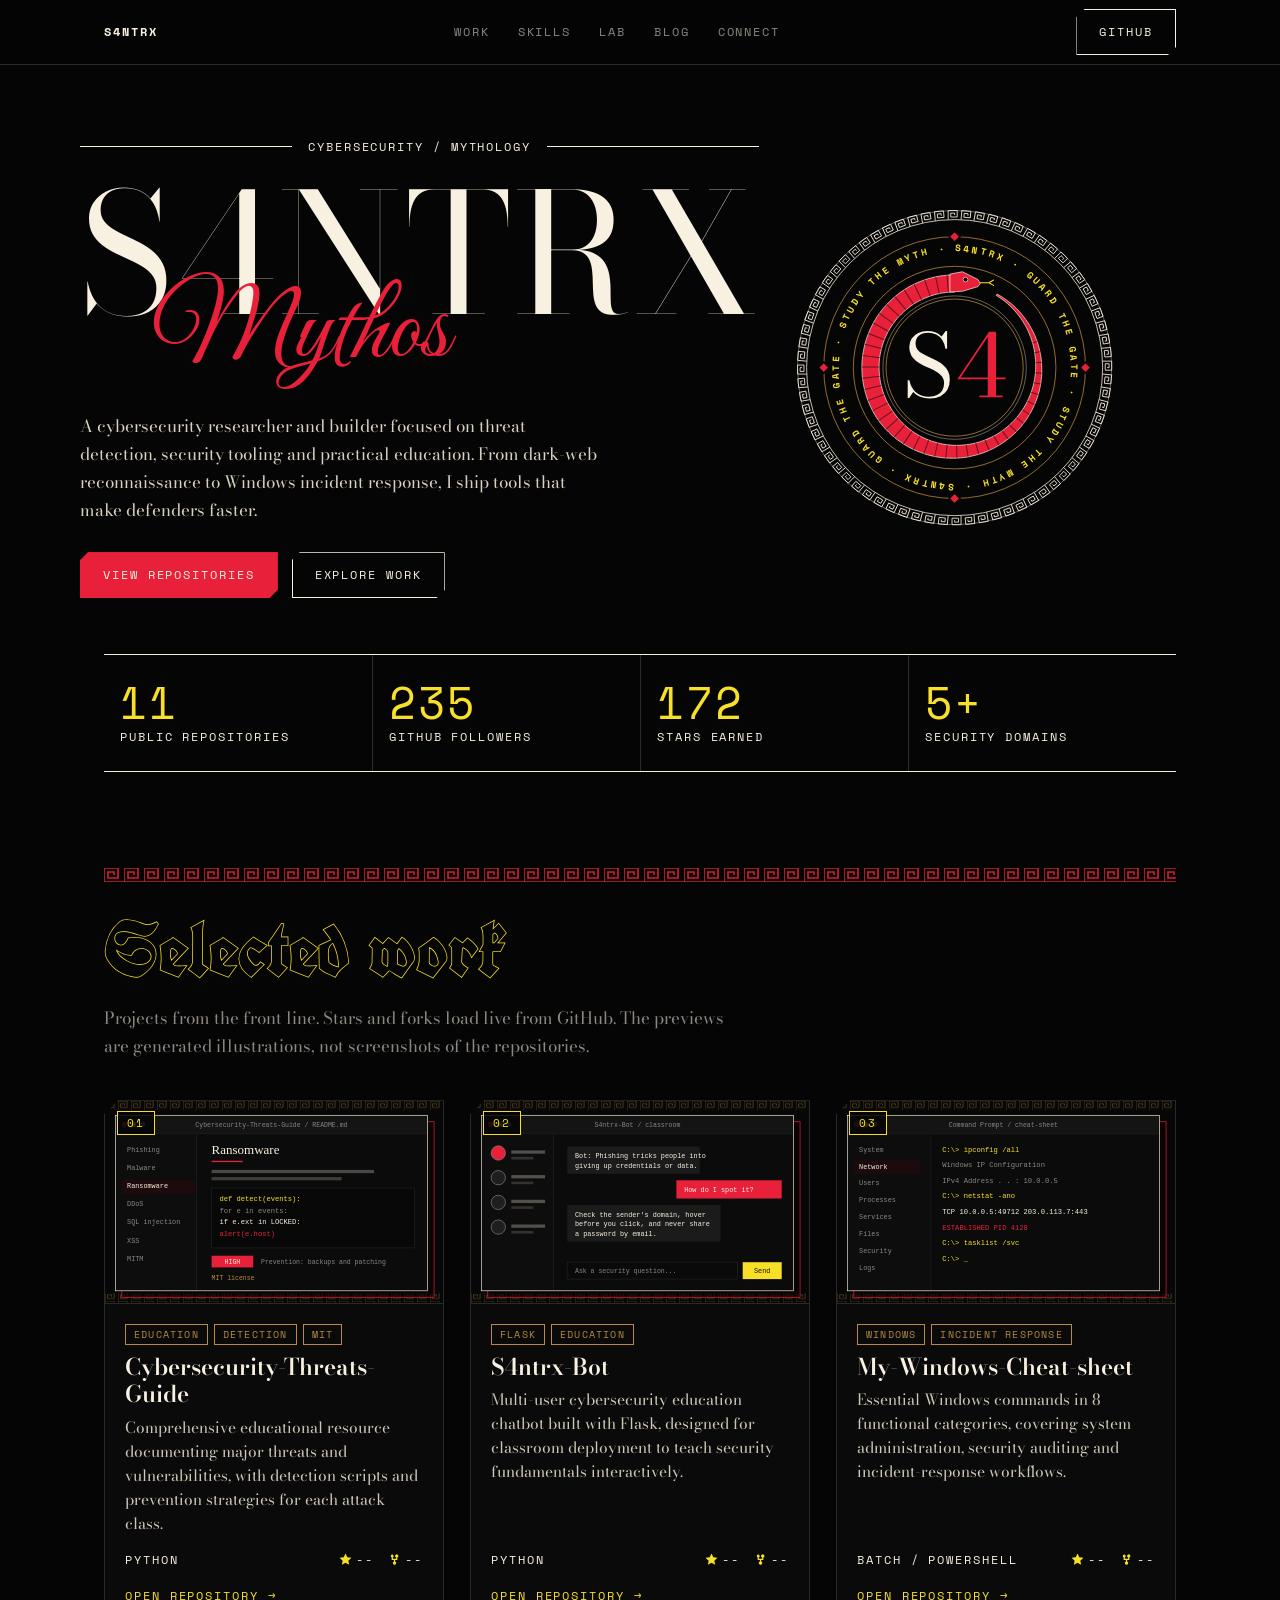
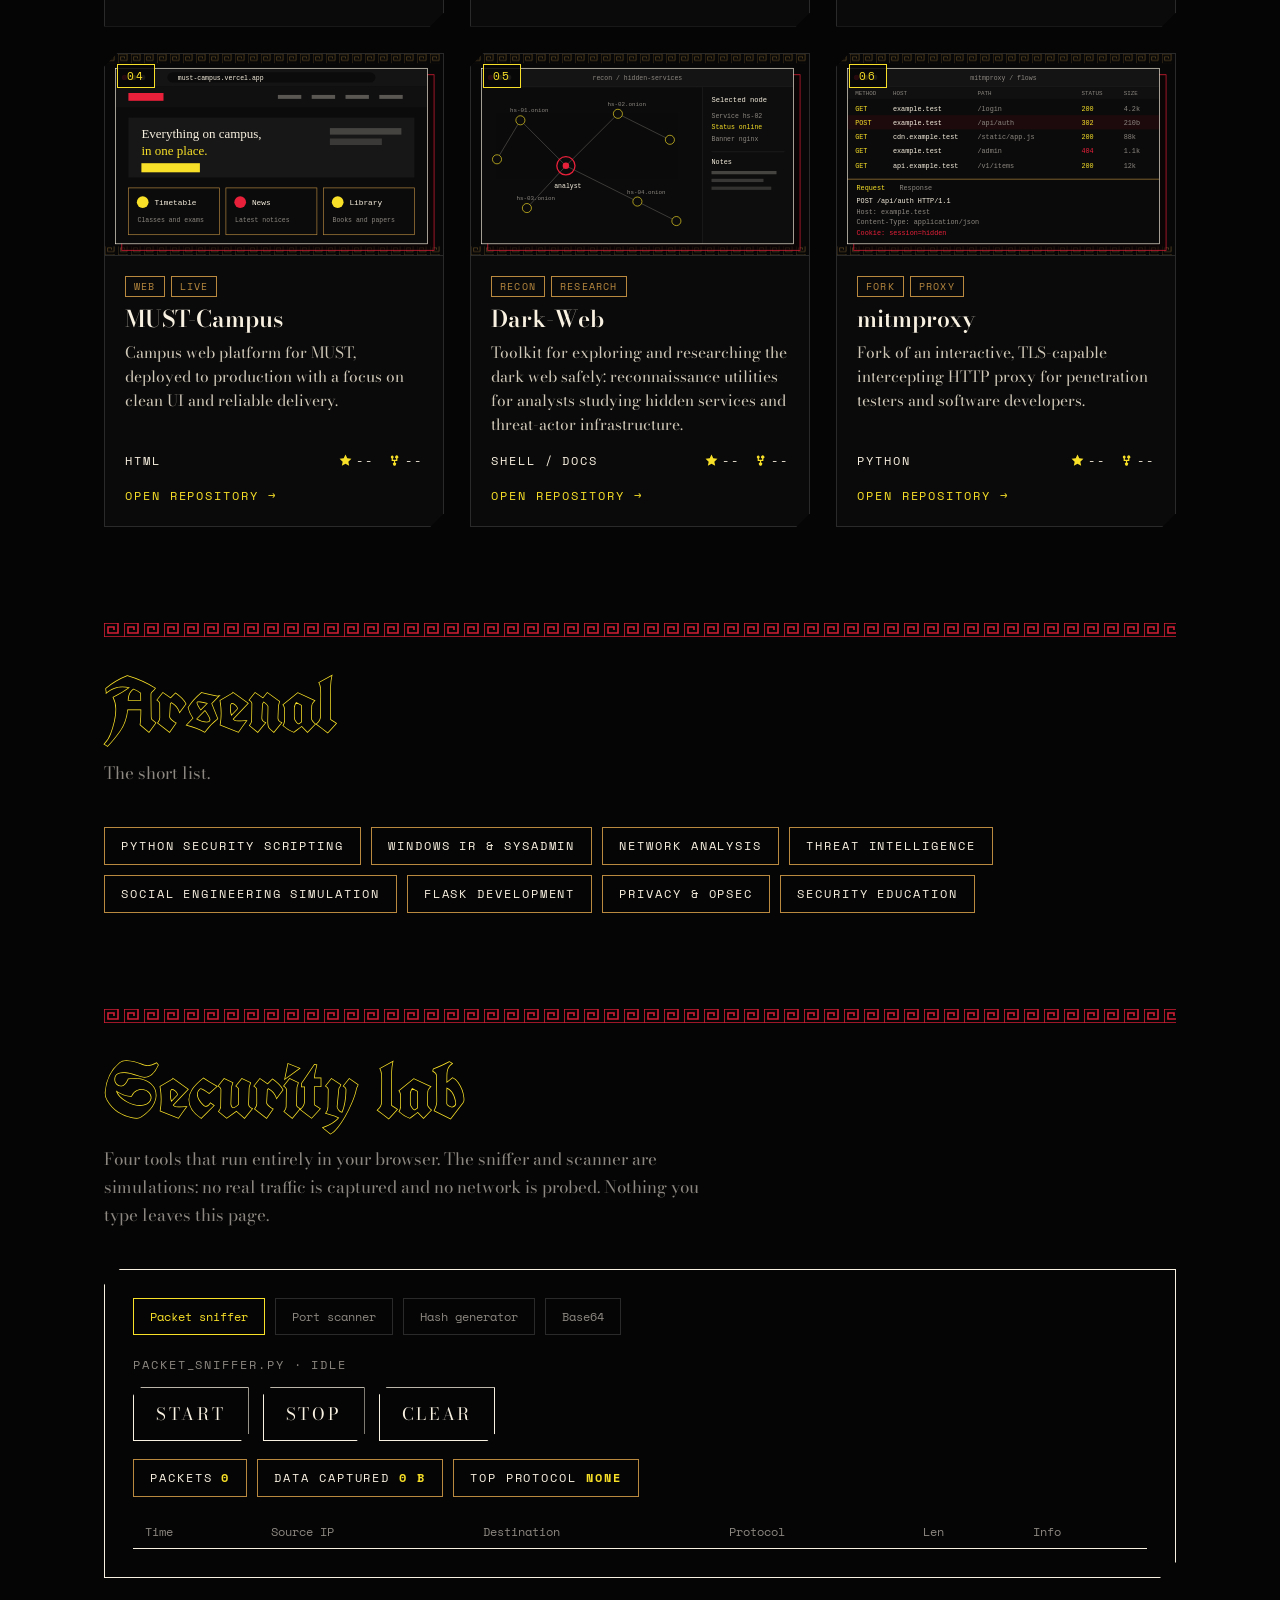
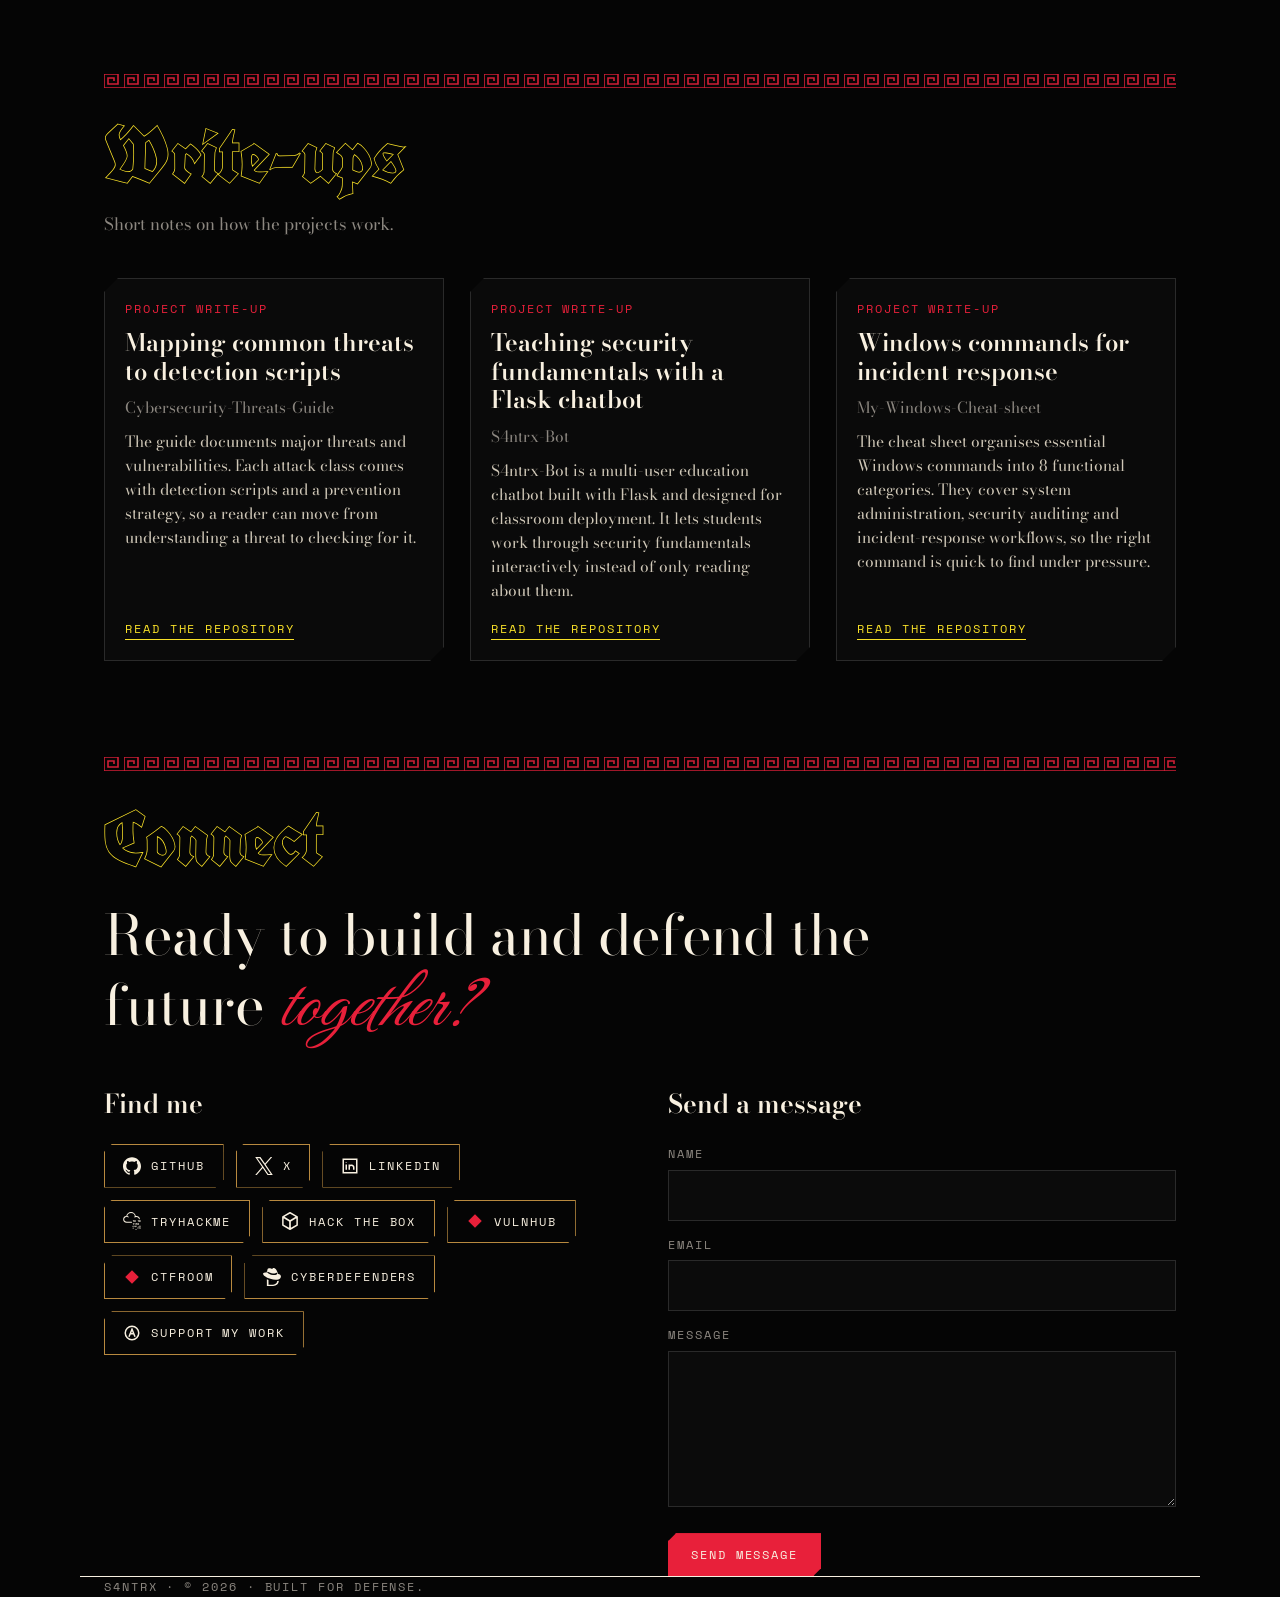
==== commit d6f0001b: "Add files via upload" ====
--- a/index.html
+++ b/index.html
@@ -64,7 +64,7 @@
 
 .cards{display:grid;grid-template-columns:repeat(3,1fr);gap:22px}
 .card{display:flex;flex-direction:column;border:1px solid var(--line);background:#0a0a0a;transition:border-color .2s,transform .2s}
-.card:hover{border-color:var(--red);transform:translateY(-3px)}.card svg{display:block;width:100%;border-bottom:1px solid var(--line)}
+.card:hover{border-color:var(--red);transform:translateY(-3px)}.card .art{display:block;width:100%}
 .card .b{padding:20px;display:flex;flex-direction:column;gap:8px;flex:1}.card h3{font-weight:600;font-size:23px;line-height:1.2}.card p{color:#cfc7b7;font-size:15.5px;line-height:1.55;flex:1}
 .card .f{display:flex;justify-content:space-between;color:var(--mute);margin-top:6px}.cap{color:var(--mute);font-size:10px;padding:6px 20px 0;opacity:.8}
 .chips{display:flex;flex-wrap:wrap;gap:10px}.chips span{padding:8px 16px;border:1px solid var(--gold);color:var(--bone)}
@@ -76,6 +76,11 @@
 .soc a{display:flex;justify-content:space-between;padding:14px 0;border-top:1px solid var(--line)}.soc a:last-child{border-bottom:1px solid var(--line)}.soc a:hover{color:var(--yel)}.soc span{color:var(--mute)}
 form label{display:block;margin:14px 0 6px;color:var(--mute)}form .btn{margin-top:18px;background:var(--red);border-color:var(--red);color:var(--bone);cursor:pointer;font-family:"Space Mono",monospace}form .btn:hover{background:var(--yel);color:var(--bk)}
 .hp{display:none}
+.cards{gap:26px}.card{clip-path:polygon(14px 0,100% 0,100% calc(100% - 14px),calc(100% - 14px) 100%,0 100%,0 14px)}
+.shot{position:relative;overflow:hidden;border-bottom:1px solid var(--line);background:#070707}.shot .art{transition:transform .6s}.card:hover .shot .art{transform:scale(1.05)}
+.num{position:absolute;top:10px;left:12px;color:var(--yel);background:rgba(5,5,5,.85);padding:2px 9px;border:1px solid var(--yel);font-size:11px}
+.tags{display:flex;gap:6px;flex-wrap:wrap}.tags span{font:10px "Space Mono",monospace;letter-spacing:.12em;text-transform:uppercase;padding:2px 8px;border:1px solid var(--gold);color:var(--gold)}
+.go{color:var(--yel);margin-top:8px;transition:letter-spacing .25s}.card:hover .go{letter-spacing:.26em}.lang{color:var(--bone)}
 .sf{display:flex;gap:14px;align-items:center}.sf svg{width:13px;height:13px;fill:var(--yel);vertical-align:-2px;margin-right:4px}.sf b{font-weight:400;color:var(--bone)}
 .post.card .b{gap:10px}.post.card .tg{color:var(--red)}.post.card h3{font-size:24px}.post.card .l{color:var(--yel);border-bottom:1px solid var(--yel);align-self:flex-start;margin-top:6px}
 .card:hover .art{filter:brightness(1.12)}
@@ -98,13 +103,13 @@
 <p class="lead">A cybersecurity researcher and builder focused on threat detection, security tooling and practical education. From dark-web reconnaissance to Windows incident response, I ship tools that make defenders faster.</p>
 <div class="actions"><a class="btn red mono" href="https://github.com/s4ntrx?tab=repositories">View repositories</a><a class="btn mono" href="#work">Explore work</a></div>
 </div>
-<svg class="emblem" id="emblem" viewBox="-210 -210 420 420" role="img" aria-label="Concentric red disc ringed by a Greek key border"></svg>
+<svg class="emblem" id="emblem" viewBox="-210 -210 420 420" role="img" aria-label="The S4NTRX seal: a serpent biting its tail around the letters S4, inside a Greek key ring reading guard the gate, study the myth"></svg>
 </header>
 
 <div class="wrap"><div class="stats mono">
-<div><b>11</b>Public repositories</div><div><b>235</b>GitHub followers</div><div><b>172</b>Stars earned</div><div><b>5+</b>Security domains</div></div></div>
-
-<section id="work"><div class="wrap"><div class="key"></div><h2>Selected work</h2><p class="sub">Projects from the front line. Stars and forks load live from GitHub. The previews are generated illustrations, not screenshots of the repositories.</p><div class="cards"><a class="card" href="https://github.com/s4ntrx/Cybersecurity-Threats-Guide"><svg class="art" data-i="0" viewBox="0 0 320 160" role="img" aria-label="Generated illustration for Cybersecurity-Threats-Guide"></svg><span class="cap mono">Generated illustration</span><div class="b"><h3>Cybersecurity-Threats-Guide</h3><p>Comprehensive educational resource documenting major threats and vulnerabilities, with detection scripts and prevention strategies for each attack class.</p><div class="f mono"><span>Python</span><span>MIT license</span></div></div></a><a class="card" href="https://github.com/s4ntrx/S4ntrx-Bot"><svg class="art" data-i="1" viewBox="0 0 320 160" role="img" aria-label="Generated illustration for S4ntrx-Bot"></svg><span class="cap mono">Generated illustration</span><div class="b"><h3>S4ntrx-Bot</h3><p>Multi-user cybersecurity education chatbot built with Flask, designed for classroom deployment to teach security fundamentals interactively.</p><div class="f mono"><span>Python</span><span></span></div></div></a><a class="card" href="https://github.com/s4ntrx/My-Windows-Cheat-sheet"><svg class="art" data-i="2" viewBox="0 0 320 160" role="img" aria-label="Generated illustration for My-Windows-Cheat-sheet"></svg><span class="cap mono">Generated illustration</span><div class="b"><h3>My-Windows-Cheat-sheet</h3><p>Essential Windows commands in 8 functional categories, covering system administration, security auditing and incident-response workflows.</p><div class="f mono"><span>Batch / PowerShell</span><span></span></div></div></a><a class="card" href="https://github.com/s4ntrx/MUST-Campus"><svg class="art" data-i="3" viewBox="0 0 320 160" role="img" aria-label="Generated illustration for MUST-Campus"></svg><span class="cap mono">Generated illustration</span><div class="b"><h3>MUST-Campus</h3><p>Campus web platform for MUST, deployed to production with a focus on clean UI and reliable delivery.</p><div class="f mono"><span>HTML</span><span>Live site</span></div></div></a><a class="card" href="https://github.com/s4ntrx/Dark-Web"><svg class="art" data-i="4" viewBox="0 0 320 160" role="img" aria-label="Generated illustration for Dark-Web"></svg><span class="cap mono">Generated illustration</span><div class="b"><h3>Dark-Web</h3><p>Toolkit for exploring and researching the dark web safely: reconnaissance utilities for analysts studying hidden services and threat-actor infrastructure.</p><div class="f mono"><span>Shell / Docs</span><span></span></div></div></a><a class="card" href="https://github.com/s4ntrx/mitmproxy"><svg class="art" data-i="5" viewBox="0 0 320 160" role="img" aria-label="Generated illustration for mitmproxy"></svg><span class="cap mono">Generated illustration</span><div class="b"><h3>mitmproxy</h3><p>Fork of an interactive, TLS-capable intercepting HTTP proxy for penetration testers and software developers.</p><div class="f mono"><span>Python</span><span>Fork</span></div></div></a></div></div></section>
+<div><b id="st-r">11</b>Public repositories</div><div><b id="st-f">235</b>GitHub followers</div><div><b id="st-s">172</b>Stars earned</div><div><b>5+</b>Security domains</div></div></div>
+
+<section id="work"><div class="wrap"><div class="key"></div><h2>Selected work</h2><p class="sub">Projects from the front line. Stars and forks load live from GitHub. The previews are generated illustrations, not screenshots of the repositories.</p><div class="cards"><a class="card" data-repo="Cybersecurity-Threats-Guide" href="https://github.com/s4ntrx/Cybersecurity-Threats-Guide"><div class="shot"><svg class="art" data-i="0" viewBox="0 0 520 310" role="img" aria-label="Preview of Cybersecurity-Threats-Guide"></svg><span class="num mono">01</span></div><div class="b"><div class="tags"><span>Education</span><span>Detection</span><span>MIT</span></div><h3>Cybersecurity-Threats-Guide</h3><p>Comprehensive educational resource documenting major threats and vulnerabilities, with detection scripts and prevention strategies for each attack class.</p><div class="f mono"><span class="lang">Python</span><span class="sf"><span><svg viewBox="0 0 16 16" aria-hidden="true"><path d="M8 .6l2.2 4.7 5.1.6-3.8 3.5 1 5.1L8 12l-4.5 2.5 1-5.1L.7 5.9l5.1-.6z"/></svg><b data-s>--</b></span><span><svg viewBox="0 0 16 16" aria-hidden="true"><path d="M5 1.8a2 2 0 011 3.7V7h4V5.5a2 2 0 11 1.5 0V8.5H8.8v2a2 2 0 11-1.5 0v-2H4.5V5.5A2 2 0 015 1.8z"/></svg><b data-f>--</b></span></span></div><span class="go mono">Open repository →</span></div></a><a class="card" data-repo="S4ntrx-Bot" href="https://github.com/s4ntrx/S4ntrx-Bot"><div class="shot"><svg class="art" data-i="1" viewBox="0 0 520 310" role="img" aria-label="Preview of S4ntrx-Bot"></svg><span class="num mono">02</span></div><div class="b"><div class="tags"><span>Flask</span><span>Education</span></div><h3>S4ntrx-Bot</h3><p>Multi-user cybersecurity education chatbot built with Flask, designed for classroom deployment to teach security fundamentals interactively.</p><div class="f mono"><span class="lang">Python</span><span class="sf"><span><svg viewBox="0 0 16 16" aria-hidden="true"><path d="M8 .6l2.2 4.7 5.1.6-3.8 3.5 1 5.1L8 12l-4.5 2.5 1-5.1L.7 5.9l5.1-.6z"/></svg><b data-s>--</b></span><span><svg viewBox="0 0 16 16" aria-hidden="true"><path d="M5 1.8a2 2 0 011 3.7V7h4V5.5a2 2 0 11 1.5 0V8.5H8.8v2a2 2 0 11-1.5 0v-2H4.5V5.5A2 2 0 015 1.8z"/></svg><b data-f>--</b></span></span></div><span class="go mono">Open repository →</span></div></a><a class="card" data-repo="My-Windows-Cheat-sheet" href="https://github.com/s4ntrx/My-Windows-Cheat-sheet"><div class="shot"><svg class="art" data-i="2" viewBox="0 0 520 310" role="img" aria-label="Preview of My-Windows-Cheat-sheet"></svg><span class="num mono">03</span></div><div class="b"><div class="tags"><span>Windows</span><span>Incident response</span></div><h3>My-Windows-Cheat-sheet</h3><p>Essential Windows commands in 8 functional categories, covering system administration, security auditing and incident-response workflows.</p><div class="f mono"><span class="lang">Batch / PowerShell</span><span class="sf"><span><svg viewBox="0 0 16 16" aria-hidden="true"><path d="M8 .6l2.2 4.7 5.1.6-3.8 3.5 1 5.1L8 12l-4.5 2.5 1-5.1L.7 5.9l5.1-.6z"/></svg><b data-s>--</b></span><span><svg viewBox="0 0 16 16" aria-hidden="true"><path d="M5 1.8a2 2 0 011 3.7V7h4V5.5a2 2 0 11 1.5 0V8.5H8.8v2a2 2 0 11-1.5 0v-2H4.5V5.5A2 2 0 015 1.8z"/></svg><b data-f>--</b></span></span></div><span class="go mono">Open repository →</span></div></a><a class="card" data-repo="MUST-Campus" href="https://github.com/s4ntrx/MUST-Campus"><div class="shot"><svg class="art" data-i="3" viewBox="0 0 520 310" role="img" aria-label="Preview of MUST-Campus"></svg><span class="num mono">04</span></div><div class="b"><div class="tags"><span>Web</span><span>Live</span></div><h3>MUST-Campus</h3><p>Campus web platform for MUST, deployed to production with a focus on clean UI and reliable delivery.</p><div class="f mono"><span class="lang">HTML</span><span class="sf"><span><svg viewBox="0 0 16 16" aria-hidden="true"><path d="M8 .6l2.2 4.7 5.1.6-3.8 3.5 1 5.1L8 12l-4.5 2.5 1-5.1L.7 5.9l5.1-.6z"/></svg><b data-s>--</b></span><span><svg viewBox="0 0 16 16" aria-hidden="true"><path d="M5 1.8a2 2 0 011 3.7V7h4V5.5a2 2 0 11 1.5 0V8.5H8.8v2a2 2 0 11-1.5 0v-2H4.5V5.5A2 2 0 015 1.8z"/></svg><b data-f>--</b></span></span></div><span class="go mono">Open repository →</span></div></a><a class="card" data-repo="Dark-Web" href="https://github.com/s4ntrx/Dark-Web"><div class="shot"><svg class="art" data-i="4" viewBox="0 0 520 310" role="img" aria-label="Preview of Dark-Web"></svg><span class="num mono">05</span></div><div class="b"><div class="tags"><span>Recon</span><span>Research</span></div><h3>Dark-Web</h3><p>Toolkit for exploring and researching the dark web safely: reconnaissance utilities for analysts studying hidden services and threat-actor infrastructure.</p><div class="f mono"><span class="lang">Shell / Docs</span><span class="sf"><span><svg viewBox="0 0 16 16" aria-hidden="true"><path d="M8 .6l2.2 4.7 5.1.6-3.8 3.5 1 5.1L8 12l-4.5 2.5 1-5.1L.7 5.9l5.1-.6z"/></svg><b data-s>--</b></span><span><svg viewBox="0 0 16 16" aria-hidden="true"><path d="M5 1.8a2 2 0 011 3.7V7h4V5.5a2 2 0 11 1.5 0V8.5H8.8v2a2 2 0 11-1.5 0v-2H4.5V5.5A2 2 0 015 1.8z"/></svg><b data-f>--</b></span></span></div><span class="go mono">Open repository →</span></div></a><a class="card" data-repo="mitmproxy" href="https://github.com/s4ntrx/mitmproxy"><div class="shot"><svg class="art" data-i="5" viewBox="0 0 520 310" role="img" aria-label="Preview of mitmproxy"></svg><span class="num mono">06</span></div><div class="b"><div class="tags"><span>Fork</span><span>Proxy</span></div><h3>mitmproxy</h3><p>Fork of an interactive, TLS-capable intercepting HTTP proxy for penetration testers and software developers.</p><div class="f mono"><span class="lang">Python</span><span class="sf"><span><svg viewBox="0 0 16 16" aria-hidden="true"><path d="M8 .6l2.2 4.7 5.1.6-3.8 3.5 1 5.1L8 12l-4.5 2.5 1-5.1L.7 5.9l5.1-.6z"/></svg><b data-s>--</b></span><span><svg viewBox="0 0 16 16" aria-hidden="true"><path d="M5 1.8a2 2 0 011 3.7V7h4V5.5a2 2 0 11 1.5 0V8.5H8.8v2a2 2 0 11-1.5 0v-2H4.5V5.5A2 2 0 015 1.8z"/></svg><b data-f>--</b></span></span></div><span class="go mono">Open repository →</span></div></a></div></div></section>
 
 <section id="skills"><div class="wrap"><div class="key"></div><h2>Arsenal</h2><p class="sub">The short list.</p><div class="chips mono" id="skillGrid"></div></div></section>
 
@@ -138,11 +143,17 @@
 
 <script>
 const $=s=>document.querySelector(s),NS="http://www.w3.org/2000/svg";
-(()=>{const g=$("#emblem");let h="";
-for(let i=0;i<26;i++)h+=`<circle cx="${(-.85*i).toFixed(1)}" cy="${(.7*i).toFixed(1)}" r="${(152-4.6*i).toFixed(1)}" fill="none" stroke="#E8203A" stroke-width="1.2"/>`;
-const R=172,n=72,s=2*Math.PI*R/n/20;
-h+=`<circle r="${R}" fill="none" stroke="#F8F0E0"/><circle r="${R+14*s}" fill="none" stroke="#F8F0E0" opacity=".5"/>`;
-for(let i=0;i<n;i++)h+=`<path transform="rotate(${i*360/n}) translate(${-10*s} ${-R-14*s}) scale(${s})" d="M0 14V0H14V10H4V4H10V7" fill="none" stroke="#F8F0E0" stroke-width="1.3"/>`;
+(()=>{const g=$("#emblem"),n=72,R=190,t=2*Math.PI*R/n/20,rr=108,rad=a=>a*Math.PI/180;let h="";
+h+=`<circle r="${R}" fill="none" stroke="#F8F0E0"/><circle r="${R+14*t}" fill="none" stroke="#F8F0E0" opacity=".5"/>`;
+for(let i=0;i<n;i++)h+=`<path transform="rotate(${i*360/n}) translate(${-10*t} ${-R-14*t}) scale(${t})" d="M0 14V0H14V10H4V4H10V7" fill="none" stroke="#F8F0E0" stroke-width="1.3"/>`;
+h+=`<circle r="168" fill="none" stroke="#B8893F"/><circle r="130" fill="none" stroke="#B8893F"/><path id="rt" d="M0 -149a149 149 0 1 1 -.01 0" fill="none"/><text font-family="Space Mono,monospace" font-size="12" font-weight="700" fill="#F8E028" letter-spacing="2"><textPath href="#rt" textLength="925" lengthAdjust="spacing">S4NTRX · GUARD THE GATE · STUDY THE MYTH · S4NTRX · GUARD THE GATE · STUDY THE MYTH · </textPath></text>`;
+[0,90,180,270].forEach(a=>h+=`<path transform="rotate(${a}) translate(0 -168)" d="M0-7L7 0 0 7-7 0z" fill="#E8203A" stroke="#050505" stroke-width="2"/>`);
+const N=140,t0=-60,sw=330,top=[],bot=[],ticks=[];
+for(let i=0;i<=N;i++){const k=i/N,a=rad(t0+sw*k),w=1+10*Math.min(1,k*1.6),c=Math.cos(a),s=Math.sin(a);top.push([(rr+w)*c,(rr+w)*s]);bot.push([(rr-w)*c,(rr-w)*s]);if(i%3==0&&k>.12)ticks.push(`M${((rr-w)*c).toFixed(1)} ${((rr-w)*s).toFixed(1)}L${((rr+w)*c).toFixed(1)} ${((rr+w)*s).toFixed(1)}`)}
+const pts=top.concat(bot.reverse()).map(p=>p[0].toFixed(1)+","+p[1].toFixed(1)).join(" ");
+h+=`<circle r="88" fill="none" stroke="#B8893F"/><circle r="92" fill="none" stroke="#F8F0E0" opacity=".5"/><polygon points="${pts}" fill="#E8203A" stroke="#F8F0E0" stroke-width=".9" stroke-linejoin="round"/><path d="${ticks.join("")}" stroke="#050505" stroke-width="1.3" opacity=".55"/>`
+ +`<g transform="translate(0 ${-rr})"><path d="M-6-12L10-15 30-5 33 0 30 4 10 10-6 11Z" fill="#E8203A" stroke="#F8F0E0" stroke-width=".9" stroke-linejoin="round"/><circle cx="14" cy="-5" r="3" fill="#050505" stroke="#F8F0E0" stroke-width=".8"/><path d="M33 -1H44M44 -1l6-3.5M44 -1l6 3.5" stroke="#F8E028" stroke-width="1.3" fill="none" stroke-linecap="round"/></g>`
+ +`<path d="M-31.828000000000003 39.624Q-39.052 39.624 -44.316 37.384Q-49.58 35.144 -53.108000000000004 31.224L-58.316 39.12H-60.22V16.104H-58.036Q-57.14 20.695999999999998 -55.18 24.56Q-53.22 28.424 -50.112 31.28Q-47.004000000000005 34.136 -42.72 35.732Q-38.436 37.328 -32.836 37.328Q-26.9 37.328 -22.56 35.312Q-18.22 33.296 -15.867999999999999 29.46Q-13.515999999999998 25.624000000000002 -13.515999999999998 20.08Q-13.515999999999998 15.152000000000001 -15.924 11.764Q-18.332 8.375999999999998 -22.336000000000002 5.883999999999997Q-26.340000000000003 3.391999999999996 -31.1 1.291999999999998Q-35.86 -0.8079999999999998 -40.620000000000005 -3.103999999999999Q-45.38 -5.399999999999999 -49.384 -8.451999999999998Q-53.388000000000005 -11.503999999999998 -55.79600000000001 -15.844000000000001Q-58.204 -20.184000000000005 -58.204 -26.400000000000006Q-58.204 -32.616 -55.068 -37.264Q-51.932 -41.912000000000006 -46.64 -44.516000000000005Q-41.348 -47.120000000000005 -34.964 -47.120000000000005Q-29.42 -47.120000000000005 -24.772000000000002 -45.356Q-20.124000000000002 -43.592 -16.708 -40.007999999999996L-11.5 -47.120000000000005H-9.652000000000001V-24.104H-11.780000000000001Q-12.899999999999999 -31.104 -15.98 -35.668Q-19.060000000000002 -40.232 -23.652 -42.444Q-28.244 -44.656000000000006 -33.9 -44.656000000000006Q-41.908 -44.656000000000006 -46.024 -40.876000000000005Q-50.14 -37.096000000000004 -50.14 -30.879999999999995Q-50.14 -26.456000000000003 -47.760000000000005 -23.376Q-45.38 -20.296 -41.46000000000001 -17.972Q-37.540000000000006 -15.648000000000003 -32.836 -13.576Q-28.131999999999998 -11.503999999999998 -23.428 -9.123999999999999Q-18.724000000000004 -6.744 -14.804000000000002 -3.4959999999999987Q-10.884 -0.24799999999999756 -8.504000000000001 4.372000000000002Q-6.124000000000002 8.992 -6.124000000000002 15.599999999999998Q-6.124000000000002 22.88 -9.260000000000002 28.284Q-12.396 33.688 -18.164 36.656000000000006Q-23.932000000000002 39.624 -31.828000000000003 39.624Z" fill="#F8F0E0"/><path d="M31.884 38.0V35.816H42.524V14.983999999999998H3.5479999999999987L44.204 -46.0H53.164V12.8H65.484V14.983999999999998H53.164V35.816H61.564V38.0ZM42.524 12.8V-39.28L7.691999999999998 12.8Z" fill="#E8203A"/>`;
 g.innerHTML=h})();
 const skills=["Python security scripting","Windows IR & sysadmin","Network analysis","Threat intelligence","Social engineering simulation","Flask development","Privacy & OPSEC","Security education"];
 $("#skillGrid").innerHTML=skills.map(t=>`<span>${t.replace("&","&amp;")}</span>`).join("");
@@ -184,7 +195,7 @@
 chrome("mitmproxy / flows")+rc(0,29,480,18,"#101010")+tx(12,41,"METHOD",M,9)+tx(70,41,"HOST",M,9)+tx(200,41,"PATH",M,9)+tx(360,41,"STATUS",M,9)+tx(425,41,"SIZE",M,9)
 +[["GET","example.test","/login","200","4.2k"],["POST","example.test","/api/auth","302","210b"],["GET","cdn.example.test","/static/app.js","200","88k"],["GET","example.test","/admin","404","1.1k"],["GET","api.example.test","/v1/items","200","12k"]].map(([m,h,pth,st,sz],i)=>(i==1?rc(0,50+i*22,480,22,"#1d0a0d"):"")+tx(12,65+i*22,m,Y,10.5)+tx(70,65+i*22,h,W,10.5)+tx(200,65+i*22,pth,M,10.5)+tx(360,65+i*22,st,st=="404"?R:Y,10.5)+tx(425,65+i*22,sz,M,10.5)).join("")
 +rc(0,170,480,100,"#0a0a0a")+rc(0,170,480,1,G)+tx(14,188,"Request",Y,10.5)+tx(80,188,"Response",M,10.5)+tx(14,208,"POST /api/auth HTTP/1.1",W,10.5)+tx(14,224,"Host: example.test",M,10.5)+tx(14,240,"Content-Type: application/json",M,10.5)+tx(14,256,"Cookie: session=hidden",R,10.5)];
-document.querySelectorAll(".art").forEach(e=>e.innerHTML=rc(0,0,480,270,B)+art[e.dataset.i]);
+document.querySelectorAll(".art").forEach(e=>{const i=e.dataset.i,k="kp"+i;e.innerHTML=`<defs><pattern id="${k}" width="20" height="14" patternUnits="userSpaceOnUse"><path d="M0 14V0H14V10H4V4H10V7" fill="none" stroke="${G}" stroke-width="1.2"/></pattern><clipPath id="w${i}"><rect x="16" y="22" width="480" height="270"/></clipPath></defs>`+rc(0,0,520,310,"#070707")+rc(0,0,520,14,"url(#"+k+")",.45)+rc(0,296,520,14,"url(#"+k+")",.45)+rc(26,32,480,270,"none",1,`stroke="${R}" stroke-width="1.5"`)+rc(26,32,480,270,"#0e0204",.6)+`<g clip-path="url(#w${i})"><g transform="translate(16 22)">${rc(0,0,480,270,B)}${art[i]}</g></g>`+rc(16,22,480,270,"none",1,`stroke="${W}" stroke-width="1"`)});
 const posts=[["Mapping common threats to detection scripts","Project write-up","Cybersecurity-Threats-Guide","The guide documents major threats and vulnerabilities. Each attack class comes with detection scripts and a prevention strategy, so a reader can move from understanding a threat to checking for it.","Cybersecurity-Threats-Guide"],
 ["Teaching security fundamentals with a Flask chatbot","Project write-up","S4ntrx-Bot","S4ntrx-Bot is a multi-user education chatbot built with Flask and designed for classroom deployment. It lets students work through security fundamentals interactively instead of only reading about them.","S4ntrx-Bot"],
 ["Windows commands for incident response","Project write-up","My-Windows-Cheat-sheet","The cheat sheet organises essential Windows commands into 8 functional categories. They cover system administration, security auditing and incident-response workflows, so the right command is quick to find under pressure.","My-Windows-Cheat-sheet"]];
@@ -204,6 +215,7 @@
 (function step(){if(id!==run)return;if(i>=ports.length){const d=document.createElement("div");d.textContent="Scan complete (simulation).";d.style.color="var(--mute)";o.append(d);return}
 const[p,sv]=ports[i++],v=r(),state=v<.3?"open":v<.7?"closed":"filtered",d=document.createElement("div");d.textContent=`${String(p).padEnd(6)}${state.padEnd(10)}${sv}`;d.style.whiteSpace="pre";d.style.color=state=="open"?"var(--yel)":state=="closed"?"var(--mute)":"var(--red)";o.append(d);setTimeout(step,90)})()}})();
 document.querySelectorAll(".card[data-repo]").forEach(async c=>{const r=c.dataset.repo;try{let v=sessionStorage.getItem("gh:"+r);if(!v){const x=await fetch("https://api.github.com/repos/s4ntrx/"+r);if(!x.ok)return;const j=await x.json();v=JSON.stringify([j.stargazers_count,j.forks_count]);sessionStorage.setItem("gh:"+r,v)}const[a,f]=JSON.parse(v);c.querySelector("[data-s]").textContent=a;c.querySelector("[data-f]").textContent=f}catch(e){}});
+(async()=>{try{let v=sessionStorage.getItem("gh:user");if(!v){const[u,r]=await Promise.all([fetch("https://api.github.com/users/s4ntrx"),fetch("https://api.github.com/users/s4ntrx/repos?per_page=100&type=owner")]);if(!u.ok||!r.ok)return;const a=await u.json(),b=await r.json();v=JSON.stringify([a.public_repos,a.followers,b.filter(x=>!x.fork).reduce((n,x)=>n+x.stargazers_count,0)]);sessionStorage.setItem("gh:user",v)}const[p,f,s]=JSON.parse(v);$("#st-r").textContent=p;$("#st-f").textContent=f;$("#st-s").textContent=s}catch(e){}})();
 </script>
 </body>
 </html>
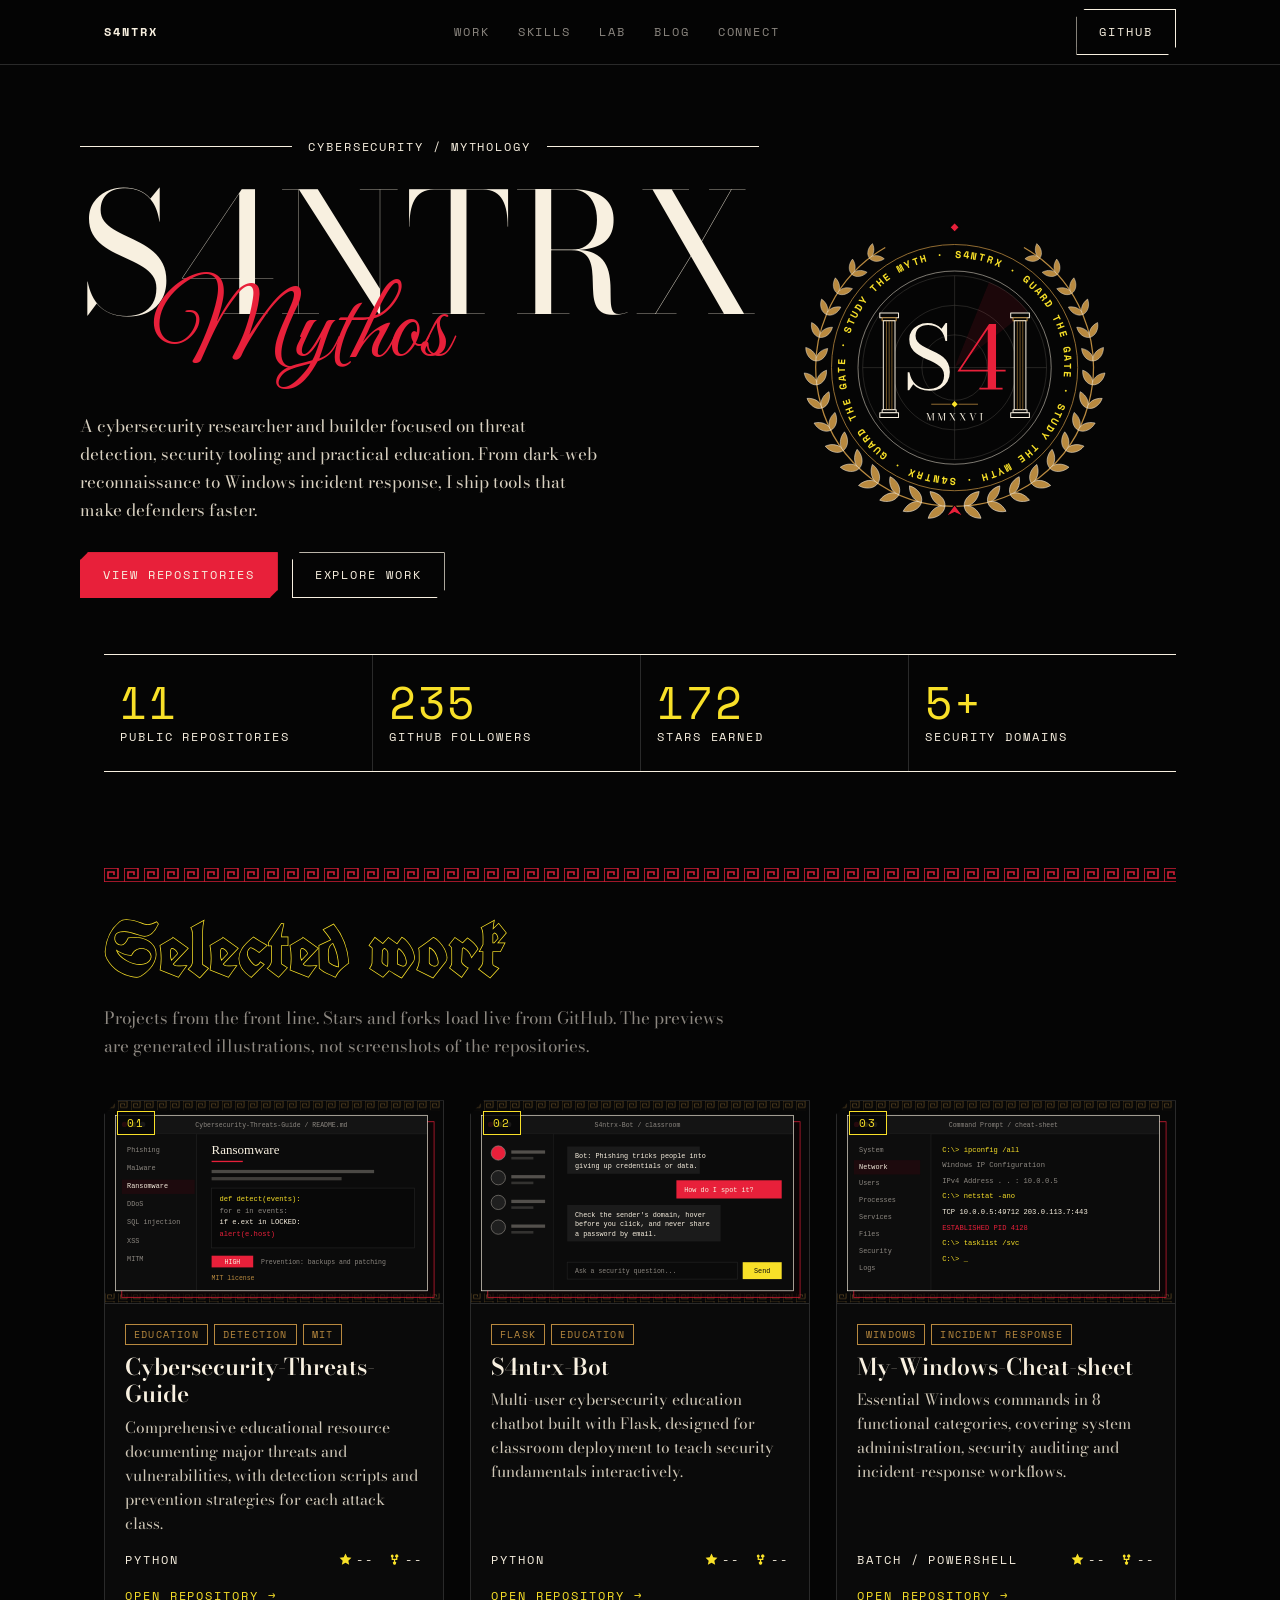
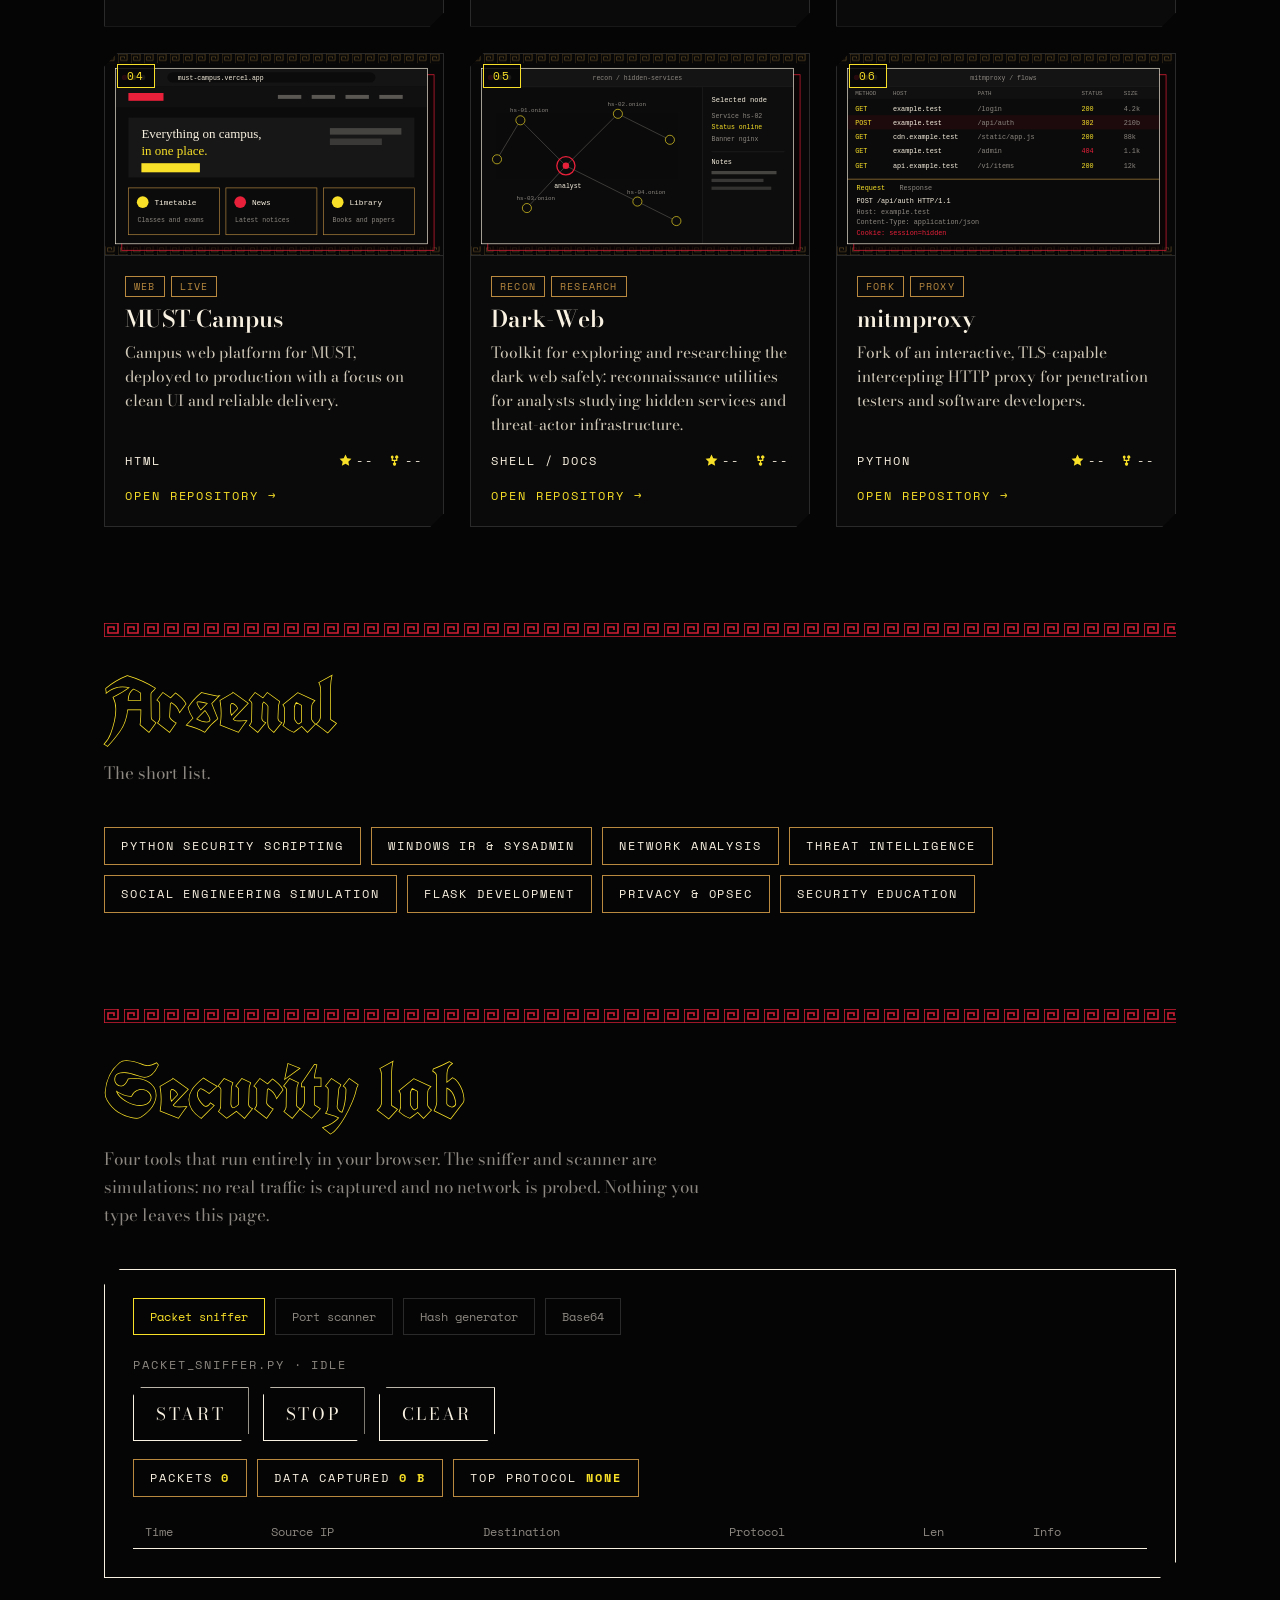
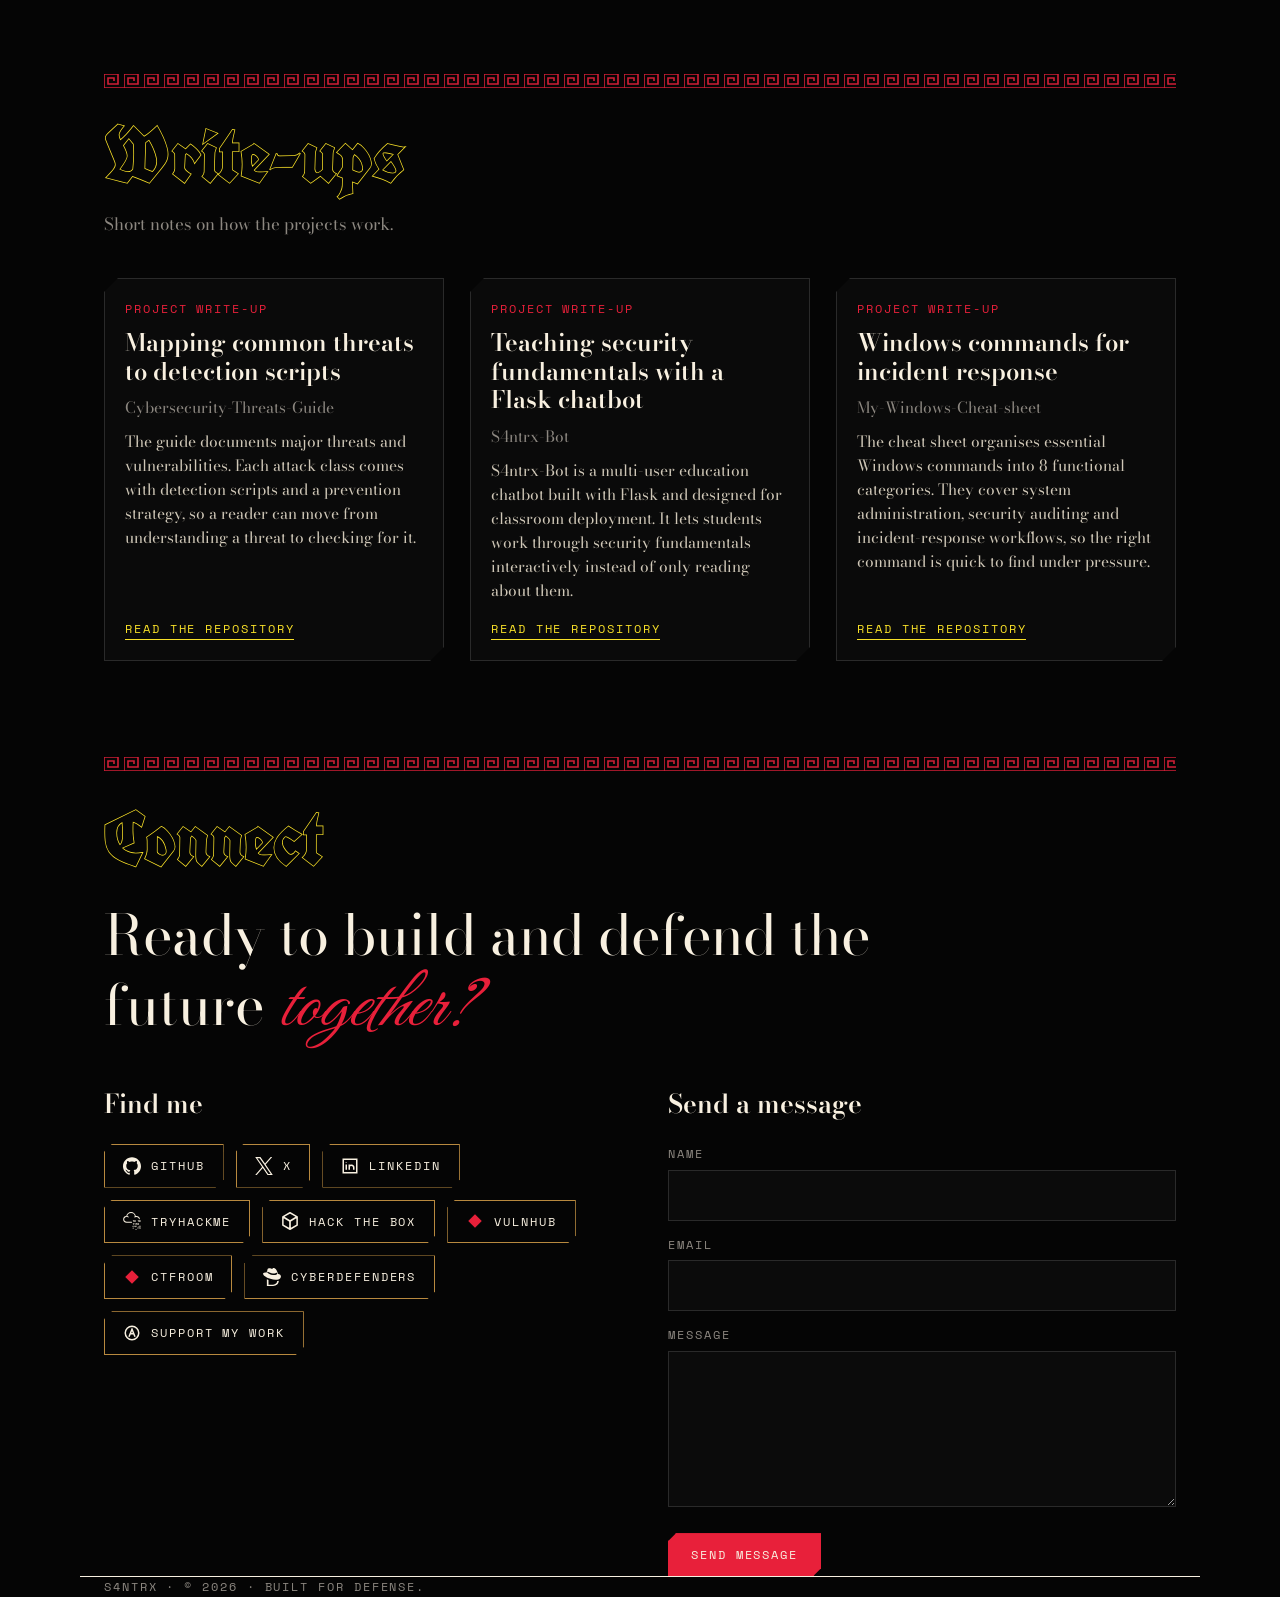
==== commit eac82a48: "Add files via upload" ====
--- a/index.html
+++ b/index.html
@@ -5,7 +5,7 @@
 <meta name="viewport" content="width=device-width, initial-scale=1, viewport-fit=cover">
 <title>S4NTRX | Cybersecurity Researcher &amp; Tool Builder</title>
 <meta name="description" content="S4NTRX builds threat-detection tooling, incident-response references and security education platforms.">
-<link rel="icon" type="image/svg+xml" href="data:image/svg+xml,%3Csvg%20xmlns%3D%22http%3A%2F%2Fwww.w3.org%2F2000%2Fsvg%22%20viewBox%3D%220%200%2064%2064%22%3E%3Crect%20width%3D%2264%22%20height%3D%2264%22%20rx%3D%2210%22%20fill%3D%22%23050505%22%2F%3E%3Crect%20x%3D%222.5%22%20y%3D%222.5%22%20width%3D%2259%22%20height%3D%2259%22%20rx%3D%228%22%20fill%3D%22none%22%20stroke%3D%22%23F8F0E0%22%20stroke-width%3D%221.5%22%2F%3E%3Cpath%20d%3D%22M33.31999999999999%2050.87Q29.449999999999996%2050.87%2026.629999999999995%2049.67Q23.81%2048.47%2021.919999999999998%2046.37L19.13%2050.6H18.11V38.269999999999996H19.279999999999998Q19.759999999999998%2040.730000000000004%2020.81%2042.8Q21.86%2044.87%2023.525%2046.4Q25.189999999999998%2047.93%2027.485%2048.785Q29.779999999999998%2049.64%2032.78%2049.64Q35.959999999999994%2049.64%2038.285%2048.56Q40.61%2047.48%2041.87%2045.425Q43.129999999999995%2043.37%2043.129999999999995%2040.4Q43.129999999999995%2037.76%2041.839999999999996%2035.945Q40.55%2034.13%2038.405%2032.795Q36.26%2031.46%2033.709999999999994%2030.335Q31.159999999999997%2029.21%2028.61%2027.98Q26.06%2026.75%2023.915%2025.115000000000002Q21.77%2023.48%2020.479999999999997%2021.155Q19.189999999999998%2018.830000000000002%2019.189999999999998%2015.5Q19.189999999999998%2012.170000000000002%2020.869999999999997%209.680000000000003Q22.549999999999997%207.190000000000005%2025.384999999999998%205.795000000000002Q28.22%204.399999999999999%2031.639999999999997%204.399999999999999Q34.61%204.399999999999999%2037.099999999999994%205.344999999999999Q39.589999999999996%206.289999999999999%2041.42%208.21L44.209999999999994%204.399999999999999H45.2V16.730000000000004H44.06Q43.459999999999994%2012.980000000000004%2041.809999999999995%2010.535000000000004Q40.16%208.090000000000003%2037.699999999999996%206.905000000000001Q35.239999999999995%205.719999999999999%2032.209999999999994%205.719999999999999Q27.919999999999998%205.719999999999999%2025.714999999999996%207.745000000000001Q23.509999999999998%209.770000000000003%2023.509999999999998%2013.100000000000001Q23.509999999999998%2015.469999999999999%2024.784999999999997%2017.119999999999997Q26.06%2018.77%2028.159999999999997%2020.015Q30.259999999999998%2021.26%2032.78%2022.37Q35.3%2023.48%2037.81999999999999%2024.755000000000003Q40.339999999999996%2026.03%2042.44%2027.770000000000003Q44.54%2029.51%2045.815%2031.985Q47.089999999999996%2034.46%2047.089999999999996%2038.0Q47.089999999999996%2041.9%2045.41%2044.795Q43.73%2047.69%2040.64%2049.28Q37.55%2050.87%2033.31999999999999%2050.87Z%22%20fill%3D%22%23F8F0E0%22%2F%3E%3Cpath%20d%3D%22M52%2047l5%205-5%205-5-5z%22%20fill%3D%22%23E8203A%22%2F%3E%3C%2Fsvg%3E"><link rel="preconnect" href="https://fonts.googleapis.com"><link rel="preconnect" href="https://fonts.gstatic.com" crossorigin>
+<link rel="icon" type="image/svg+xml" href="data:image/svg+xml,%3Csvg%20xmlns%3D%22http%3A%2F%2Fwww.w3.org%2F2000%2Fsvg%22%20viewBox%3D%22-200%20-200%20400%20400%22%3E%3Crect%20x%3D%22-200%22%20y%3D%22-200%22%20width%3D%22400%22%20height%3D%22400%22%20rx%3D%2264%22%20fill%3D%22%23050505%22%2F%3E%3Crect%20x%3D%22-190%22%20y%3D%22-190%22%20width%3D%22380%22%20height%3D%22380%22%20rx%3D%2256%22%20fill%3D%22none%22%20stroke%3D%22%23F8F0E0%22%20stroke-width%3D%225%22%2F%3E%3Cg%3E%3Cpath%20d%3D%22M0%20158A158%20158%200%200%200%2079.0%20-136.8%22%20fill%3D%22none%22%20stroke%3D%22%23B8893F%22%20stroke-width%3D%225%22%2F%3E%3Cpath%20transform%3D%22translate%2820.1%20156.7%29%20rotate%28-49.3%29%20scale%281.43%29%22%20d%3D%22M0%200C6-7%2018-7%2027%200%2018%207%206%207%200%200Z%22%20fill%3D%22%23B8893F%22%20stroke%3D%22%23050505%22%20stroke-width%3D%222%22%20stroke-linejoin%3D%22round%22%2F%3E%3Cpath%20transform%3D%22translate%2820.1%20156.7%29%20rotate%2834.7%29%20scale%281.43%29%22%20d%3D%22M0%200C6-7%2018-7%2027%200%2018%207%206%207%200%200Z%22%20fill%3D%22%23B8893F%22%20stroke%3D%22%23050505%22%20stroke-width%3D%222%22%20stroke-linejoin%3D%22round%22%2F%3E%3Cpath%20transform%3D%22translate%2863.1%20144.9%29%20rotate%28-65.5%29%20scale%281.39%29%22%20d%3D%22M0%200C6-7%2018-7%2027%200%2018%207%206%207%200%200Z%22%20fill%3D%22%23B8893F%22%20stroke%3D%22%23050505%22%20stroke-width%3D%222%22%20stroke-linejoin%3D%22round%22%2F%3E%3Cpath%20transform%3D%22translate%2863.1%20144.9%29%20rotate%2818.5%29%20scale%281.39%29%22%20d%3D%22M0%200C6-7%2018-7%2027%200%2018%207%206%207%200%200Z%22%20fill%3D%22%23B8893F%22%20stroke%3D%22%23050505%22%20stroke-width%3D%222%22%20stroke-linejoin%3D%22round%22%2F%3E%3Cpath%20transform%3D%22translate%28101.0%20121.5%29%20rotate%28-81.7%29%20scale%281.34%29%22%20d%3D%22M0%200C6-7%2018-7%2027%200%2018%207%206%207%200%200Z%22%20fill%3D%22%23B8893F%22%20stroke%3D%22%23050505%22%20stroke-width%3D%222%22%20stroke-linejoin%3D%22round%22%2F%3E%3Cpath%20transform%3D%22translate%28101.0%20121.5%29%20rotate%282.3%29%20scale%281.34%29%22%20d%3D%22M0%200C6-7%2018-7%2027%200%2018%207%206%207%200%200Z%22%20fill%3D%22%23B8893F%22%20stroke%3D%22%23050505%22%20stroke-width%3D%222%22%20stroke-linejoin%3D%22round%22%2F%3E%3Cpath%20transform%3D%22translate%28130.9%2088.4%29%20rotate%28-98.0%29%20scale%281.30%29%22%20d%3D%22M0%200C6-7%2018-7%2027%200%2018%207%206%207%200%200Z%22%20fill%3D%22%23B8893F%22%20stroke%3D%22%23050505%22%20stroke-width%3D%222%22%20stroke-linejoin%3D%22round%22%2F%3E%3Cpath%20transform%3D%22translate%28130.9%2088.4%29%20rotate%28-14.0%29%20scale%281.30%29%22%20d%3D%22M0%200C6-7%2018-7%2027%200%2018%207%206%207%200%200Z%22%20fill%3D%22%23B8893F%22%20stroke%3D%22%23050505%22%20stroke-width%3D%222%22%20stroke-linejoin%3D%22round%22%2F%3E%3Cpath%20transform%3D%22translate%28150.4%2048.3%29%20rotate%28-114.2%29%20scale%281.25%29%22%20d%3D%22M0%200C6-7%2018-7%2027%200%2018%207%206%207%200%200Z%22%20fill%3D%22%23B8893F%22%20stroke%3D%22%23050505%22%20stroke-width%3D%222%22%20stroke-linejoin%3D%22round%22%2F%3E%3Cpath%20transform%3D%22translate%28150.4%2048.3%29%20rotate%28-30.2%29%20scale%281.25%29%22%20d%3D%22M0%200C6-7%2018-7%2027%200%2018%207%206%207%200%200Z%22%20fill%3D%22%23B8893F%22%20stroke%3D%22%23050505%22%20stroke-width%3D%222%22%20stroke-linejoin%3D%22round%22%2F%3E%3Cpath%20transform%3D%22translate%28157.9%204.4%29%20rotate%28-130.4%29%20scale%281.21%29%22%20d%3D%22M0%200C6-7%2018-7%2027%200%2018%207%206%207%200%200Z%22%20fill%3D%22%23B8893F%22%20stroke%3D%22%23050505%22%20stroke-width%3D%222%22%20stroke-linejoin%3D%22round%22%2F%3E%3Cpath%20transform%3D%22translate%28157.9%204.4%29%20rotate%28-46.4%29%20scale%281.21%29%22%20d%3D%22M0%200C6-7%2018-7%2027%200%2018%207%206%207%200%200Z%22%20fill%3D%22%23B8893F%22%20stroke%3D%22%23050505%22%20stroke-width%3D%222%22%20stroke-linejoin%3D%22round%22%2F%3E%3Cpath%20transform%3D%22translate%28152.9%20-39.9%29%20rotate%28-146.6%29%20scale%281.16%29%22%20d%3D%22M0%200C6-7%2018-7%2027%200%2018%207%206%207%200%200Z%22%20fill%3D%22%23B8893F%22%20stroke%3D%22%23050505%22%20stroke-width%3D%222%22%20stroke-linejoin%3D%22round%22%2F%3E%3Cpath%20transform%3D%22translate%28152.9%20-39.9%29%20rotate%28-62.6%29%20scale%281.16%29%22%20d%3D%22M0%200C6-7%2018-7%2027%200%2018%207%206%207%200%200Z%22%20fill%3D%22%23B8893F%22%20stroke%3D%22%23050505%22%20stroke-width%3D%222%22%20stroke-linejoin%3D%22round%22%2F%3E%3Cpath%20transform%3D%22translate%28135.6%20-81.0%29%20rotate%28-162.9%29%20scale%281.12%29%22%20d%3D%22M0%200C6-7%2018-7%2027%200%2018%207%206%207%200%200Z%22%20fill%3D%22%23B8893F%22%20stroke%3D%22%23050505%22%20stroke-width%3D%222%22%20stroke-linejoin%3D%22round%22%2F%3E%3Cpath%20transform%3D%22translate%28135.6%20-81.0%29%20rotate%28-78.9%29%20scale%281.12%29%22%20d%3D%22M0%200C6-7%2018-7%2027%200%2018%207%206%207%200%200Z%22%20fill%3D%22%23B8893F%22%20stroke%3D%22%23050505%22%20stroke-width%3D%222%22%20stroke-linejoin%3D%22round%22%2F%3E%3Cpath%20transform%3D%22translate%28107.6%20-115.7%29%20rotate%28-179.1%29%20scale%281.07%29%22%20d%3D%22M0%200C6-7%2018-7%2027%200%2018%207%206%207%200%200Z%22%20fill%3D%22%23B8893F%22%20stroke%3D%22%23050505%22%20stroke-width%3D%222%22%20stroke-linejoin%3D%22round%22%2F%3E%3Cpath%20transform%3D%22translate%28107.6%20-115.7%29%20rotate%28-95.1%29%20scale%281.07%29%22%20d%3D%22M0%200C6-7%2018-7%2027%200%2018%207%206%207%200%200Z%22%20fill%3D%22%23B8893F%22%20stroke%3D%22%23050505%22%20stroke-width%3D%222%22%20stroke-linejoin%3D%22round%22%2F%3E%3Cpath%20d%3D%22M0%20158A158%20158%200%200%201%20-79.0%20-136.8%22%20fill%3D%22none%22%20stroke%3D%22%23B8893F%22%20stroke-width%3D%225%22%2F%3E%3Cpath%20transform%3D%22translate%28-20.1%20156.7%29%20rotate%28-214.7%29%20scale%281.43%29%22%20d%3D%22M0%200C6-7%2018-7%2027%200%2018%207%206%207%200%200Z%22%20fill%3D%22%23B8893F%22%20stroke%3D%22%23050505%22%20stroke-width%3D%222%22%20stroke-linejoin%3D%22round%22%2F%3E%3Cpath%20transform%3D%22translate%28-20.1%20156.7%29%20rotate%28-130.7%29%20scale%281.43%29%22%20d%3D%22M0%200C6-7%2018-7%2027%200%2018%207%206%207%200%200Z%22%20fill%3D%22%23B8893F%22%20stroke%3D%22%23050505%22%20stroke-width%3D%222%22%20stroke-linejoin%3D%22round%22%2F%3E%3Cpath%20transform%3D%22translate%28-63.1%20144.9%29%20rotate%28-198.5%29%20scale%281.39%29%22%20d%3D%22M0%200C6-7%2018-7%2027%200%2018%207%206%207%200%200Z%22%20fill%3D%22%23B8893F%22%20stroke%3D%22%23050505%22%20stroke-width%3D%222%22%20stroke-linejoin%3D%22round%22%2F%3E%3Cpath%20transform%3D%22translate%28-63.1%20144.9%29%20rotate%28-114.5%29%20scale%281.39%29%22%20d%3D%22M0%200C6-7%2018-7%2027%200%2018%207%206%207%200%200Z%22%20fill%3D%22%23B8893F%22%20stroke%3D%22%23050505%22%20stroke-width%3D%222%22%20stroke-linejoin%3D%22round%22%2F%3E%3Cpath%20transform%3D%22translate%28-101.0%20121.5%29%20rotate%28-182.3%29%20scale%281.34%29%22%20d%3D%22M0%200C6-7%2018-7%2027%200%2018%207%206%207%200%200Z%22%20fill%3D%22%23B8893F%22%20stroke%3D%22%23050505%22%20stroke-width%3D%222%22%20stroke-linejoin%3D%22round%22%2F%3E%3Cpath%20transform%3D%22translate%28-101.0%20121.5%29%20rotate%28-98.3%29%20scale%281.34%29%22%20d%3D%22M0%200C6-7%2018-7%2027%200%2018%207%206%207%200%200Z%22%20fill%3D%22%23B8893F%22%20stroke%3D%22%23050505%22%20stroke-width%3D%222%22%20stroke-linejoin%3D%22round%22%2F%3E%3Cpath%20transform%3D%22translate%28-130.9%2088.4%29%20rotate%28-166.0%29%20scale%281.30%29%22%20d%3D%22M0%200C6-7%2018-7%2027%200%2018%207%206%207%200%200Z%22%20fill%3D%22%23B8893F%22%20stroke%3D%22%23050505%22%20stroke-width%3D%222%22%20stroke-linejoin%3D%22round%22%2F%3E%3Cpath%20transform%3D%22translate%28-130.9%2088.4%29%20rotate%28-82.0%29%20scale%281.30%29%22%20d%3D%22M0%200C6-7%2018-7%2027%200%2018%207%206%207%200%200Z%22%20fill%3D%22%23B8893F%22%20stroke%3D%22%23050505%22%20stroke-width%3D%222%22%20stroke-linejoin%3D%22round%22%2F%3E%3Cpath%20transform%3D%22translate%28-150.4%2048.3%29%20rotate%28-149.8%29%20scale%281.25%29%22%20d%3D%22M0%200C6-7%2018-7%2027%200%2018%207%206%207%200%200Z%22%20fill%3D%22%23B8893F%22%20stroke%3D%22%23050505%22%20stroke-width%3D%222%22%20stroke-linejoin%3D%22round%22%2F%3E%3Cpath%20transform%3D%22translate%28-150.4%2048.3%29%20rotate%28-65.8%29%20scale%281.25%29%22%20d%3D%22M0%200C6-7%2018-7%2027%200%2018%207%206%207%200%200Z%22%20fill%3D%22%23B8893F%22%20stroke%3D%22%23050505%22%20stroke-width%3D%222%22%20stroke-linejoin%3D%22round%22%2F%3E%3Cpath%20transform%3D%22translate%28-157.9%204.4%29%20rotate%28-133.6%29%20scale%281.21%29%22%20d%3D%22M0%200C6-7%2018-7%2027%200%2018%207%206%207%200%200Z%22%20fill%3D%22%23B8893F%22%20stroke%3D%22%23050505%22%20stroke-width%3D%222%22%20stroke-linejoin%3D%22round%22%2F%3E%3Cpath%20transform%3D%22translate%28-157.9%204.4%29%20rotate%28-49.6%29%20scale%281.21%29%22%20d%3D%22M0%200C6-7%2018-7%2027%200%2018%207%206%207%200%200Z%22%20fill%3D%22%23B8893F%22%20stroke%3D%22%23050505%22%20stroke-width%3D%222%22%20stroke-linejoin%3D%22round%22%2F%3E%3Cpath%20transform%3D%22translate%28-152.9%20-39.9%29%20rotate%28-117.4%29%20scale%281.16%29%22%20d%3D%22M0%200C6-7%2018-7%2027%200%2018%207%206%207%200%200Z%22%20fill%3D%22%23B8893F%22%20stroke%3D%22%23050505%22%20stroke-width%3D%222%22%20stroke-linejoin%3D%22round%22%2F%3E%3Cpath%20transform%3D%22translate%28-152.9%20-39.9%29%20rotate%28-33.4%29%20scale%281.16%29%22%20d%3D%22M0%200C6-7%2018-7%2027%200%2018%207%206%207%200%200Z%22%20fill%3D%22%23B8893F%22%20stroke%3D%22%23050505%22%20stroke-width%3D%222%22%20stroke-linejoin%3D%22round%22%2F%3E%3Cpath%20transform%3D%22translate%28-135.6%20-81.0%29%20rotate%28-101.1%29%20scale%281.12%29%22%20d%3D%22M0%200C6-7%2018-7%2027%200%2018%207%206%207%200%200Z%22%20fill%3D%22%23B8893F%22%20stroke%3D%22%23050505%22%20stroke-width%3D%222%22%20stroke-linejoin%3D%22round%22%2F%3E%3Cpath%20transform%3D%22translate%28-135.6%20-81.0%29%20rotate%28-17.1%29%20scale%281.12%29%22%20d%3D%22M0%200C6-7%2018-7%2027%200%2018%207%206%207%200%200Z%22%20fill%3D%22%23B8893F%22%20stroke%3D%22%23050505%22%20stroke-width%3D%222%22%20stroke-linejoin%3D%22round%22%2F%3E%3Cpath%20transform%3D%22translate%28-107.6%20-115.7%29%20rotate%28-84.9%29%20scale%281.07%29%22%20d%3D%22M0%200C6-7%2018-7%2027%200%2018%207%206%207%200%200Z%22%20fill%3D%22%23B8893F%22%20stroke%3D%22%23050505%22%20stroke-width%3D%222%22%20stroke-linejoin%3D%22round%22%2F%3E%3Cpath%20transform%3D%22translate%28-107.6%20-115.7%29%20rotate%28-0.9%29%20scale%281.07%29%22%20d%3D%22M0%200C6-7%2018-7%2027%200%2018%207%206%207%200%200Z%22%20fill%3D%22%23B8893F%22%20stroke%3D%22%23050505%22%20stroke-width%3D%222%22%20stroke-linejoin%3D%22round%22%2F%3E%3C%2Fg%3E%3Ccircle%20r%3D%22122%22%20fill%3D%22none%22%20stroke%3D%22%23B8893F%22%20stroke-width%3D%226%22%2F%3E%3Cpath%20d%3D%22M0%20154l-16%2024%2016-8%2016%208z%22%20fill%3D%22%23E8203A%22%20stroke%3D%22%23050505%22%20stroke-width%3D%223%22%20stroke-linejoin%3D%22round%22%2F%3E%3Cpath%20d%3D%22M0-186l11%2011-11%2011-11-11z%22%20fill%3D%22%23E8203A%22%20stroke%3D%22%23050505%22%20stroke-width%3D%223%22%2F%3E%3Cpath%20d%3D%22M-42.838%2055.204Q-52.641999999999996%2055.204%20-59.786%2052.164Q-66.93%2049.124%20-71.718%2043.804L-78.786%2054.52H-81.37V23.284000000000002H-78.406Q-77.19%2029.516000000000002%20-74.53%2034.76Q-71.87%2040.004%20-67.652%2043.879999999999995Q-63.434%2047.756%20-57.62%2049.922Q-51.806%2052.088%20-44.206%2052.088Q-36.15%2052.088%20-30.26%2049.352000000000004Q-24.370000000000005%2046.616%20-21.178000000000004%2041.41Q-17.986000000000004%2036.204%20-17.986000000000004%2028.68Q-17.986000000000004%2021.992%20-21.254000000000005%2017.394Q-24.522000000000006%2012.796%20-29.956000000000003%209.414000000000001Q-35.39%206.032000000000004%20-41.85%203.182000000000002Q-48.31%200.33200000000000074%20-54.77%20-2.783999999999999Q-61.230000000000004%20-5.899999999999999%20-66.664%20-10.041999999999998Q-72.098%20-14.183999999999997%20-75.366%20-20.073999999999998Q-78.634%20-25.964%20-78.634%20-34.39999999999999Q-78.634%20-42.836%20-74.378%20-49.144Q-70.122%20-55.452%20-62.94%20-58.986Q-55.758%20-62.519999999999996%20-47.094%20-62.519999999999996Q-39.57%20-62.519999999999996%20-33.262%20-60.126Q-26.954%20-57.732%20-22.317999999999998%20-52.867999999999995L-15.25%20-62.519999999999996H-12.742000000000004V-31.283999999999992H-15.629999999999995Q-17.150000000000006%20-40.78399999999999%20-21.330000000000005%20-46.977999999999994Q-25.510000000000005%20-53.172%20-31.742%20-56.174Q-37.974%20-59.176%20-45.65%20-59.176Q-56.518%20-59.176%20-62.104%20-54.046Q-67.69%20-48.916%20-67.69%20-40.480000000000004Q-67.69%20-34.476%20-64.46000000000001%20-30.296Q-61.230000000000004%20-26.116%20-55.91%20-22.961999999999996Q-50.589999999999996%20-19.807999999999993%20-44.206%20-16.995999999999995Q-37.822%20-14.183999999999997%20-31.438000000000002%20-10.953999999999997Q-25.054000000000002%20-7.723999999999997%20-19.734%20-3.315999999999999Q-14.414000000000001%201.0919999999999987%20-11.183999999999997%207.361999999999998Q-7.9539999999999935%2013.631999999999998%20-7.9539999999999935%2022.6Q-7.9539999999999935%2032.480000000000004%20-12.209999999999994%2039.81400000000001Q-16.465999999999994%2047.148%20-24.293999999999997%2051.176Q-32.122%2055.204%20-42.838%2055.204Z%22%20fill%3D%22%23F8F0E0%22%2F%3E%3Cpath%20d%3D%22M42.913999999999994%2053.0V50.036H57.35399999999999V21.764H4.457999999999994L59.63399999999999%20-61.0H71.794V18.800000000000004H88.514V21.764H71.794V50.036H83.19399999999999V53.0ZM57.35399999999999%2018.800000000000004V-51.879999999999995L10.081999999999994%2018.800000000000004Z%22%20fill%3D%22%23E8203A%22%2F%3E%3C%2Fsvg%3E"><link rel="preconnect" href="https://fonts.googleapis.com"><link rel="preconnect" href="https://fonts.gstatic.com" crossorigin>
 <link href="https://fonts.googleapis.com/css2?family=Bodoni+Moda:ital,wght@0,400;0,600;1,400&family=Great+Vibes&family=Space+Mono:wght@400;700&family=UnifrakturCook:wght@700&display=swap" rel="stylesheet">
 <style>
 :root{--bk:#050505;--bone:#F8F0E0;--red:#E8203A;--yel:#F8E028;--gold:#B8893F;--mute:#8C8780;--line:#2a2a2a;color-scheme:dark}
@@ -103,7 +103,7 @@
 <p class="lead">A cybersecurity researcher and builder focused on threat detection, security tooling and practical education. From dark-web reconnaissance to Windows incident response, I ship tools that make defenders faster.</p>
 <div class="actions"><a class="btn red mono" href="https://github.com/s4ntrx?tab=repositories">View repositories</a><a class="btn mono" href="#work">Explore work</a></div>
 </div>
-<svg class="emblem" id="emblem" viewBox="-210 -210 420 420" role="img" aria-label="The S4NTRX seal: a serpent biting its tail around the letters S4, inside a Greek key ring reading guard the gate, study the myth"></svg>
+<svg class="emblem" id="emblem" viewBox="-210 -210 420 420" role="img" aria-label="The S4NTRX seal: the letters S4 between two columns, with the year MMXXVI, inside a laurel wreath and a ring reading guard the gate, study the myth"></svg>
 </header>
 
 <div class="wrap"><div class="stats mono">
@@ -143,17 +143,20 @@
 
 <script>
 const $=s=>document.querySelector(s),NS="http://www.w3.org/2000/svg";
-(()=>{const g=$("#emblem"),n=72,R=190,t=2*Math.PI*R/n/20,rr=108,rad=a=>a*Math.PI/180;let h="";
-h+=`<circle r="${R}" fill="none" stroke="#F8F0E0"/><circle r="${R+14*t}" fill="none" stroke="#F8F0E0" opacity=".5"/>`;
-for(let i=0;i<n;i++)h+=`<path transform="rotate(${i*360/n}) translate(${-10*t} ${-R-14*t}) scale(${t})" d="M0 14V0H14V10H4V4H10V7" fill="none" stroke="#F8F0E0" stroke-width="1.3"/>`;
-h+=`<circle r="168" fill="none" stroke="#B8893F"/><circle r="130" fill="none" stroke="#B8893F"/><path id="rt" d="M0 -149a149 149 0 1 1 -.01 0" fill="none"/><text font-family="Space Mono,monospace" font-size="12" font-weight="700" fill="#F8E028" letter-spacing="2"><textPath href="#rt" textLength="925" lengthAdjust="spacing">S4NTRX · GUARD THE GATE · STUDY THE MYTH · S4NTRX · GUARD THE GATE · STUDY THE MYTH · </textPath></text>`;
-[0,90,180,270].forEach(a=>h+=`<path transform="rotate(${a}) translate(0 -168)" d="M0-7L7 0 0 7-7 0z" fill="#E8203A" stroke="#050505" stroke-width="2"/>`);
-const N=140,t0=-60,sw=330,top=[],bot=[],ticks=[];
-for(let i=0;i<=N;i++){const k=i/N,a=rad(t0+sw*k),w=1+10*Math.min(1,k*1.6),c=Math.cos(a),s=Math.sin(a);top.push([(rr+w)*c,(rr+w)*s]);bot.push([(rr-w)*c,(rr-w)*s]);if(i%3==0&&k>.12)ticks.push(`M${((rr-w)*c).toFixed(1)} ${((rr-w)*s).toFixed(1)}L${((rr+w)*c).toFixed(1)} ${((rr+w)*s).toFixed(1)}`)}
-const pts=top.concat(bot.reverse()).map(p=>p[0].toFixed(1)+","+p[1].toFixed(1)).join(" ");
-h+=`<circle r="88" fill="none" stroke="#B8893F"/><circle r="92" fill="none" stroke="#F8F0E0" opacity=".5"/><polygon points="${pts}" fill="#E8203A" stroke="#F8F0E0" stroke-width=".9" stroke-linejoin="round"/><path d="${ticks.join("")}" stroke="#050505" stroke-width="1.3" opacity=".55"/>`
- +`<g transform="translate(0 ${-rr})"><path d="M-6-12L10-15 30-5 33 0 30 4 10 10-6 11Z" fill="#E8203A" stroke="#F8F0E0" stroke-width=".9" stroke-linejoin="round"/><circle cx="14" cy="-5" r="3" fill="#050505" stroke="#F8F0E0" stroke-width=".8"/><path d="M33 -1H44M44 -1l6-3.5M44 -1l6 3.5" stroke="#F8E028" stroke-width="1.3" fill="none" stroke-linecap="round"/></g>`
- +`<path d="M-31.828000000000003 39.624Q-39.052 39.624 -44.316 37.384Q-49.58 35.144 -53.108000000000004 31.224L-58.316 39.12H-60.22V16.104H-58.036Q-57.14 20.695999999999998 -55.18 24.56Q-53.22 28.424 -50.112 31.28Q-47.004000000000005 34.136 -42.72 35.732Q-38.436 37.328 -32.836 37.328Q-26.9 37.328 -22.56 35.312Q-18.22 33.296 -15.867999999999999 29.46Q-13.515999999999998 25.624000000000002 -13.515999999999998 20.08Q-13.515999999999998 15.152000000000001 -15.924 11.764Q-18.332 8.375999999999998 -22.336000000000002 5.883999999999997Q-26.340000000000003 3.391999999999996 -31.1 1.291999999999998Q-35.86 -0.8079999999999998 -40.620000000000005 -3.103999999999999Q-45.38 -5.399999999999999 -49.384 -8.451999999999998Q-53.388000000000005 -11.503999999999998 -55.79600000000001 -15.844000000000001Q-58.204 -20.184000000000005 -58.204 -26.400000000000006Q-58.204 -32.616 -55.068 -37.264Q-51.932 -41.912000000000006 -46.64 -44.516000000000005Q-41.348 -47.120000000000005 -34.964 -47.120000000000005Q-29.42 -47.120000000000005 -24.772000000000002 -45.356Q-20.124000000000002 -43.592 -16.708 -40.007999999999996L-11.5 -47.120000000000005H-9.652000000000001V-24.104H-11.780000000000001Q-12.899999999999999 -31.104 -15.98 -35.668Q-19.060000000000002 -40.232 -23.652 -42.444Q-28.244 -44.656000000000006 -33.9 -44.656000000000006Q-41.908 -44.656000000000006 -46.024 -40.876000000000005Q-50.14 -37.096000000000004 -50.14 -30.879999999999995Q-50.14 -26.456000000000003 -47.760000000000005 -23.376Q-45.38 -20.296 -41.46000000000001 -17.972Q-37.540000000000006 -15.648000000000003 -32.836 -13.576Q-28.131999999999998 -11.503999999999998 -23.428 -9.123999999999999Q-18.724000000000004 -6.744 -14.804000000000002 -3.4959999999999987Q-10.884 -0.24799999999999756 -8.504000000000001 4.372000000000002Q-6.124000000000002 8.992 -6.124000000000002 15.599999999999998Q-6.124000000000002 22.88 -9.260000000000002 28.284Q-12.396 33.688 -18.164 36.656000000000006Q-23.932000000000002 39.624 -31.828000000000003 39.624Z" fill="#F8F0E0"/><path d="M31.884 38.0V35.816H42.524V14.983999999999998H3.5479999999999987L44.204 -46.0H53.164V12.8H65.484V14.983999999999998H53.164V35.816H61.564V38.0ZM42.524 12.8V-39.28L7.691999999999998 12.8Z" fill="#E8203A"/>`;
+(()=>{const g=$("#emblem"),rad=a=>a*Math.PI/180;let h="";
+/* radar sweep and hairlines behind the monogram */
+h+=`<g fill="none" stroke="#F8F0E0" stroke-width=".6" opacity=".28"><circle r="118"/><circle r="80"/><circle r="42"/><path d="M-118 0H118M0-118V118"/></g><g transform="rotate(-38)"><path d="M0 0H118A118 118 0 0 0 ${(118*Math.cos(rad(-30))).toFixed(1)} ${(118*Math.sin(rad(-30))).toFixed(1)}Z" fill="#E8203A" opacity=".1"/></g>`;
+/* rings and the text band */
+h+=`<circle r="158" fill="none" stroke="#B8893F"/><circle r="124" fill="none" stroke="#F8F0E0" stroke-width=".9" opacity=".7"/><path id="rt" d="M0 -141a141 141 0 1 1 -.01 0" fill="none"/><text font-family="Space Mono,monospace" font-size="13" font-weight="700" fill="#F8E028" letter-spacing="2"><textPath href="#rt" textLength="872" lengthAdjust="spacing">S4NTRX · GUARD THE GATE · STUDY THE MYTH · S4NTRX · GUARD THE GATE · STUDY THE MYTH · </textPath></text>`;
+/* laurel wreath: two branches meeting at a red ribbon, open at the crown */
+for(const side of[1,-1]){const e=rad(150);h+=`<path d="M0 178A178 178 0 0 ${side>0?0:1} ${(side*178*Math.sin(e)).toFixed(1)} ${(178*Math.cos(e)).toFixed(1)}" fill="none" stroke="#B8893F" stroke-width="1.6"/>`;
+for(let i=0;i<15;i++){const f=(i+.4)/15,a=rad(f*148),x=side*178*Math.sin(a),y=178*Math.cos(a),tan=Math.atan2(-Math.sin(a),side*Math.cos(a))*180/Math.PI,s=1-.3*f;
+for(const d of[-40,40])h+=`<path transform="translate(${x.toFixed(1)} ${y.toFixed(1)}) rotate(${(tan+d).toFixed(1)}) scale(${s.toFixed(2)})" d="M0 0C6-7 18-7 27 0 18 7 6 7 0 0Z" fill="#B8893F" stroke="#F8F0E0" stroke-width=".7" stroke-linejoin="round"/>`}}
+h+=`<path d="M0 176l-11 15 11-5 11 5z" fill="#E8203A" stroke="#050505" stroke-width="1.5" stroke-linejoin="round"/><path d="M0-186l6 6-6 6-6-6z" fill="#E8203A" stroke="#050505" stroke-width="1.5"/>`;
+/* the gate: two Doric columns */
+for(const x of[-84,84]){h+=`<g transform="translate(${x} 0)" fill="#050505" stroke="#F8F0E0" stroke-width="1.3" stroke-linejoin="round"><rect x="-12" y="-70" width="24" height="6"/><rect x="-9" y="-64" width="18" height="4" stroke="#B8893F"/><rect x="-7.5" y="-60" width="15" height="114"/><rect x="-9" y="54" width="18" height="4"/><rect x="-12" y="58" width="24" height="6"/><path d="M-3.5-60V54M0-60V54M3.5-60V54" stroke="#B8893F" stroke-width=".8" fill="none"/></g>`}
+/* monogram and year */
+h+=`<path d="M-31.828000000000003 29.624Q-39.052 29.624 -44.316 27.384Q-49.58 25.144 -53.108000000000004 21.224L-58.316 29.12H-60.22V6.103999999999999H-58.036Q-57.14 10.695999999999998 -55.18 14.559999999999999Q-53.22 18.424 -50.112 21.28Q-47.004000000000005 24.136 -42.72 25.732Q-38.436 27.328 -32.836 27.328Q-26.9 27.328 -22.56 25.311999999999998Q-18.22 23.296 -15.867999999999999 19.46Q-13.515999999999998 15.624 -13.515999999999998 10.079999999999998Q-13.515999999999998 5.152000000000001 -15.924 1.7639999999999993Q-18.332 -1.6240000000000023 -22.336000000000002 -4.116000000000003Q-26.340000000000003 -6.608000000000004 -31.1 -8.708000000000002Q-35.86 -10.808 -40.620000000000005 -13.104Q-45.38 -15.399999999999999 -49.384 -18.451999999999998Q-53.388000000000005 -21.503999999999998 -55.79600000000001 -25.844Q-58.204 -30.184000000000005 -58.204 -36.400000000000006Q-58.204 -42.616 -55.068 -47.264Q-51.932 -51.912000000000006 -46.64 -54.516000000000005Q-41.348 -57.120000000000005 -34.964 -57.120000000000005Q-29.42 -57.120000000000005 -24.772000000000002 -55.356Q-20.124000000000002 -53.592 -16.708 -50.007999999999996L-11.5 -57.120000000000005H-9.652000000000001V-34.104H-11.780000000000001Q-12.899999999999999 -41.104 -15.98 -45.668Q-19.060000000000002 -50.232 -23.652 -52.444Q-28.244 -54.656000000000006 -33.9 -54.656000000000006Q-41.908 -54.656000000000006 -46.024 -50.876000000000005Q-50.14 -47.096000000000004 -50.14 -40.879999999999995Q-50.14 -36.456 -47.760000000000005 -33.376000000000005Q-45.38 -30.296 -41.46000000000001 -27.972Q-37.540000000000006 -25.648000000000003 -32.836 -23.576Q-28.131999999999998 -21.503999999999998 -23.428 -19.124Q-18.724000000000004 -16.744 -14.804000000000002 -13.495999999999999Q-10.884 -10.247999999999998 -8.504000000000001 -5.627999999999998Q-6.124000000000002 -1.0079999999999991 -6.124000000000002 5.599999999999998Q-6.124000000000002 12.879999999999999 -9.260000000000002 18.284Q-12.396 23.688 -18.164 26.656Q-23.932000000000002 29.624 -31.828000000000003 29.624Z" fill="#F8F0E0"/><path d="M31.884 28.0V25.816H42.524V4.983999999999998H3.5479999999999987L44.204 -56.0H53.164V2.8000000000000007H65.484V4.983999999999998H53.164V25.816H61.564V28.0ZM42.524 2.8000000000000007V-49.28L7.691999999999998 2.8000000000000007Z" fill="#E8203A"/><path d="M-30 47H-5M5 47H30" stroke="#B8893F" stroke-width="1"/><path d="M0 43l4 4-4 4-4-4z" fill="#F8E028"/><path d="M-31.711999999999996 68.13 -35.196 58.6075V67.7465H-34.233999999999995V68.0H-36.38549999999999V67.7465H-35.4625V58.5035H-36.4505V58.25H-34.077999999999996L-31.068499999999997 66.3815L-28.253999999999998 58.25H-25.9075V58.5035H-26.817499999999995V67.7465H-25.9075V68.0H-29.098999999999997V67.7465H-28.052499999999995V58.458L-31.393499999999996 68.13Z M-17.169499999999996 68.13 -20.653499999999998 58.6075V67.7465H-19.691499999999998V68.0H-21.842999999999996V67.7465H-20.919999999999995V58.5035H-21.907999999999998V58.25H-19.535499999999995L-16.525999999999996 66.3815L-13.711499999999997 58.25H-11.364999999999997V58.5035H-12.274999999999997V67.7465H-11.364999999999997V68.0H-14.556499999999996V67.7465H-13.509999999999996V58.458L-16.850999999999996 68.13Z M-1.8729999999999967 68.0V67.7465H-0.7029999999999959L-3.1794999999999964 63.5085L-5.896499999999996 67.7465H-4.427499999999997V68.0H-7.488999999999996V67.7465H-6.208499999999996L-3.3224999999999962 63.2615L-6.104499999999996 58.5035H-7.033999999999996V58.25H-3.4004999999999965V58.5035H-4.596499999999996L-2.444999999999996 62.1435L-0.24149999999999672 58.5035H-1.6779999999999964V58.25H1.1300000000000043V58.5035H0.05100000000000371L-2.295499999999996 62.4035L0.8635000000000037 67.7465H1.8450000000000042V68.0Z M11.2915 68.0V67.7465H12.461500000000001L9.985 63.5085L7.268000000000001 67.7465H8.737V68.0H5.6755V67.7465H6.956L9.842 63.2615L7.0600000000000005 58.5035H6.1305000000000005V58.25H9.764V58.5035H8.568000000000001L10.7195 62.1435L12.923 58.5035H11.4865V58.25H14.294500000000001V58.5035H13.2155L10.869 62.4035L14.028 67.7465H15.009500000000001V68.0Z M28.219500000000004 58.25V58.5035H27.095000000000006L23.624000000000002 68.1885H23.325000000000003L19.958000000000006 58.5035H18.963500000000003V58.25H22.733500000000006V58.5035H21.388000000000005L23.968500000000006 66.4855L26.802500000000002 58.5035H25.210000000000004V58.25Z M32.225500000000004 68.0V67.7465H33.6555V58.5035H32.225500000000004V58.25H36.450500000000005V58.5035H34.8905V67.7465H36.450500000000005V68.0Z" fill="#F8F0E0"/>`;
 g.innerHTML=h})();
 const skills=["Python security scripting","Windows IR & sysadmin","Network analysis","Threat intelligence","Social engineering simulation","Flask development","Privacy & OPSEC","Security education"];
 $("#skillGrid").innerHTML=skills.map(t=>`<span>${t.replace("&","&amp;")}</span>`).join("");
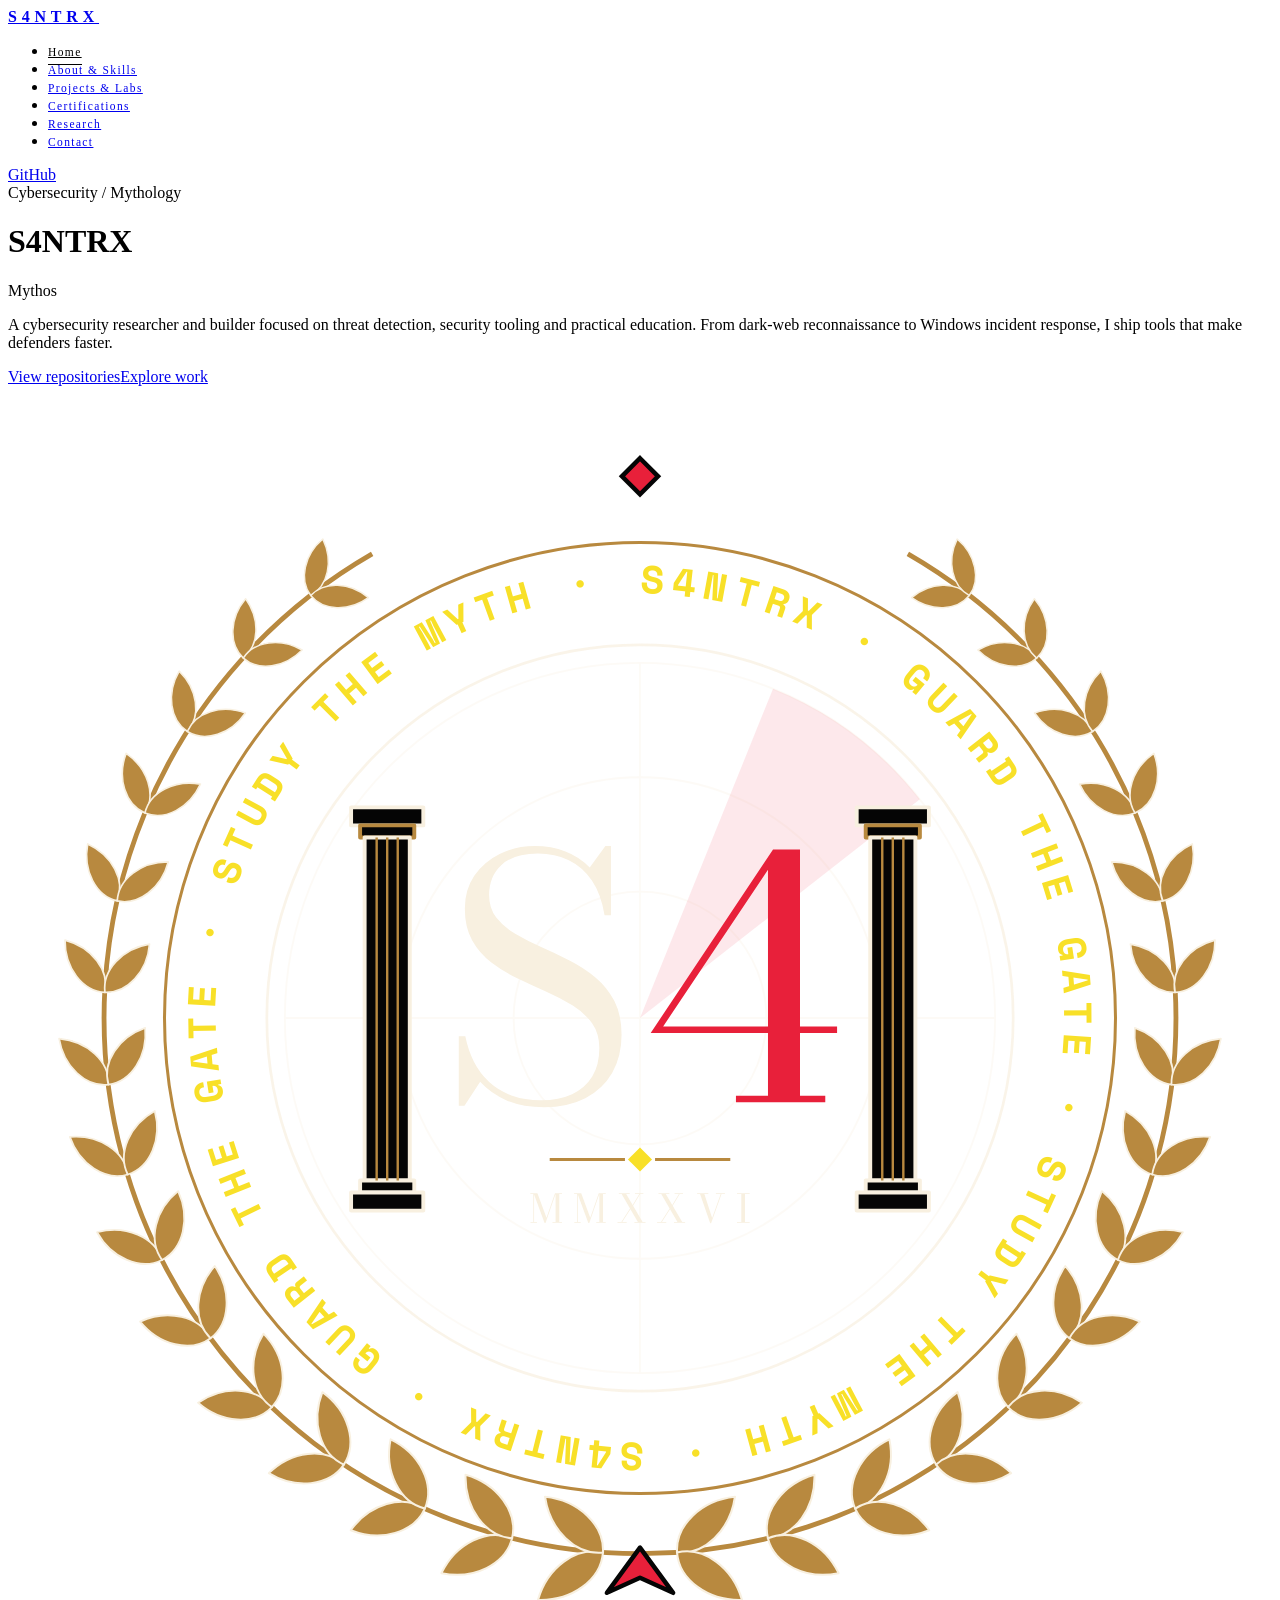
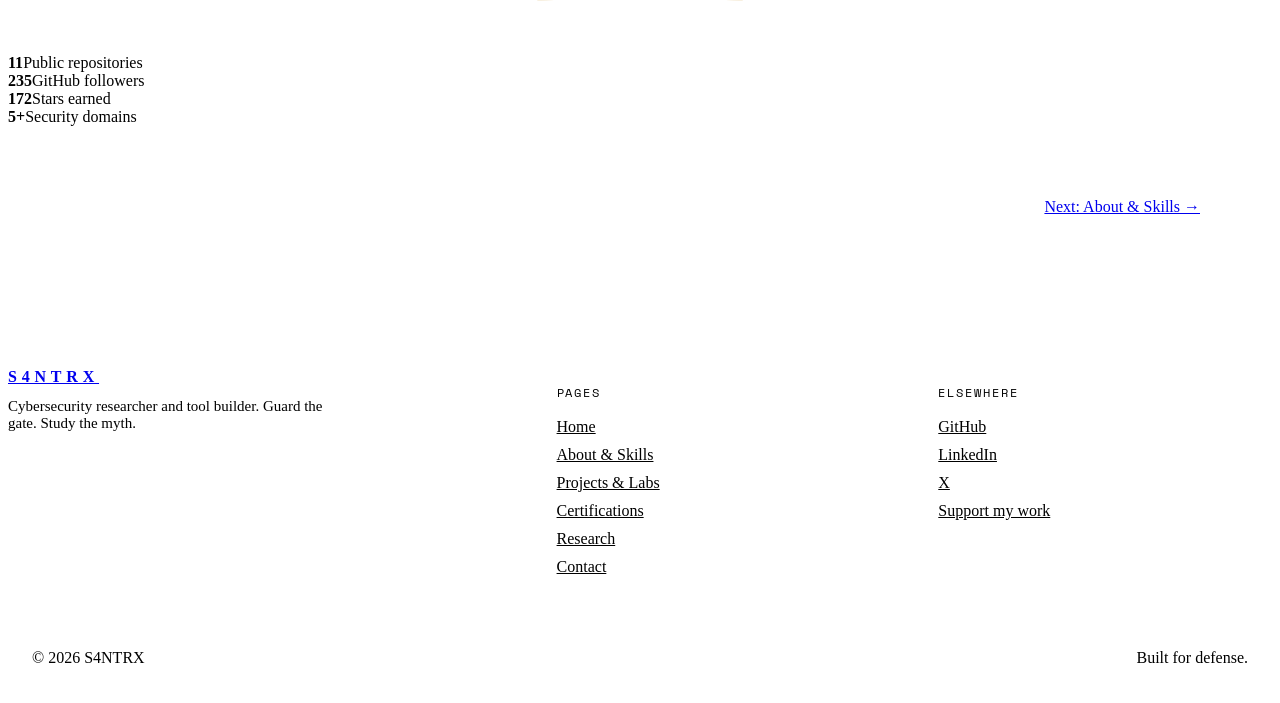
==== commit d81d5b9f: "Add files via upload" ====
--- a/index.html
+++ b/index.html
@@ -1,224 +1,15 @@
 <!DOCTYPE html>
-<html lang="en">
-<head>
-<meta charset="utf-8">
-<meta name="viewport" content="width=device-width, initial-scale=1, viewport-fit=cover">
-<title>S4NTRX | Cybersecurity Researcher &amp; Tool Builder</title>
-<meta name="description" content="S4NTRX builds threat-detection tooling, incident-response references and security education platforms.">
-<link rel="icon" type="image/svg+xml" href="data:image/svg+xml,%3Csvg%20xmlns%3D%22http%3A%2F%2Fwww.w3.org%2F2000%2Fsvg%22%20viewBox%3D%22-200%20-200%20400%20400%22%3E%3Crect%20x%3D%22-200%22%20y%3D%22-200%22%20width%3D%22400%22%20height%3D%22400%22%20rx%3D%2264%22%20fill%3D%22%23050505%22%2F%3E%3Crect%20x%3D%22-190%22%20y%3D%22-190%22%20width%3D%22380%22%20height%3D%22380%22%20rx%3D%2256%22%20fill%3D%22none%22%20stroke%3D%22%23F8F0E0%22%20stroke-width%3D%225%22%2F%3E%3Cg%3E%3Cpath%20d%3D%22M0%20158A158%20158%200%200%200%2079.0%20-136.8%22%20fill%3D%22none%22%20stroke%3D%22%23B8893F%22%20stroke-width%3D%225%22%2F%3E%3Cpath%20transform%3D%22translate%2820.1%20156.7%29%20rotate%28-49.3%29%20scale%281.43%29%22%20d%3D%22M0%200C6-7%2018-7%2027%200%2018%207%206%207%200%200Z%22%20fill%3D%22%23B8893F%22%20stroke%3D%22%23050505%22%20stroke-width%3D%222%22%20stroke-linejoin%3D%22round%22%2F%3E%3Cpath%20transform%3D%22translate%2820.1%20156.7%29%20rotate%2834.7%29%20scale%281.43%29%22%20d%3D%22M0%200C6-7%2018-7%2027%200%2018%207%206%207%200%200Z%22%20fill%3D%22%23B8893F%22%20stroke%3D%22%23050505%22%20stroke-width%3D%222%22%20stroke-linejoin%3D%22round%22%2F%3E%3Cpath%20transform%3D%22translate%2863.1%20144.9%29%20rotate%28-65.5%29%20scale%281.39%29%22%20d%3D%22M0%200C6-7%2018-7%2027%200%2018%207%206%207%200%200Z%22%20fill%3D%22%23B8893F%22%20stroke%3D%22%23050505%22%20stroke-width%3D%222%22%20stroke-linejoin%3D%22round%22%2F%3E%3Cpath%20transform%3D%22translate%2863.1%20144.9%29%20rotate%2818.5%29%20scale%281.39%29%22%20d%3D%22M0%200C6-7%2018-7%2027%200%2018%207%206%207%200%200Z%22%20fill%3D%22%23B8893F%22%20stroke%3D%22%23050505%22%20stroke-width%3D%222%22%20stroke-linejoin%3D%22round%22%2F%3E%3Cpath%20transform%3D%22translate%28101.0%20121.5%29%20rotate%28-81.7%29%20scale%281.34%29%22%20d%3D%22M0%200C6-7%2018-7%2027%200%2018%207%206%207%200%200Z%22%20fill%3D%22%23B8893F%22%20stroke%3D%22%23050505%22%20stroke-width%3D%222%22%20stroke-linejoin%3D%22round%22%2F%3E%3Cpath%20transform%3D%22translate%28101.0%20121.5%29%20rotate%282.3%29%20scale%281.34%29%22%20d%3D%22M0%200C6-7%2018-7%2027%200%2018%207%206%207%200%200Z%22%20fill%3D%22%23B8893F%22%20stroke%3D%22%23050505%22%20stroke-width%3D%222%22%20stroke-linejoin%3D%22round%22%2F%3E%3Cpath%20transform%3D%22translate%28130.9%2088.4%29%20rotate%28-98.0%29%20scale%281.30%29%22%20d%3D%22M0%200C6-7%2018-7%2027%200%2018%207%206%207%200%200Z%22%20fill%3D%22%23B8893F%22%20stroke%3D%22%23050505%22%20stroke-width%3D%222%22%20stroke-linejoin%3D%22round%22%2F%3E%3Cpath%20transform%3D%22translate%28130.9%2088.4%29%20rotate%28-14.0%29%20scale%281.30%29%22%20d%3D%22M0%200C6-7%2018-7%2027%200%2018%207%206%207%200%200Z%22%20fill%3D%22%23B8893F%22%20stroke%3D%22%23050505%22%20stroke-width%3D%222%22%20stroke-linejoin%3D%22round%22%2F%3E%3Cpath%20transform%3D%22translate%28150.4%2048.3%29%20rotate%28-114.2%29%20scale%281.25%29%22%20d%3D%22M0%200C6-7%2018-7%2027%200%2018%207%206%207%200%200Z%22%20fill%3D%22%23B8893F%22%20stroke%3D%22%23050505%22%20stroke-width%3D%222%22%20stroke-linejoin%3D%22round%22%2F%3E%3Cpath%20transform%3D%22translate%28150.4%2048.3%29%20rotate%28-30.2%29%20scale%281.25%29%22%20d%3D%22M0%200C6-7%2018-7%2027%200%2018%207%206%207%200%200Z%22%20fill%3D%22%23B8893F%22%20stroke%3D%22%23050505%22%20stroke-width%3D%222%22%20stroke-linejoin%3D%22round%22%2F%3E%3Cpath%20transform%3D%22translate%28157.9%204.4%29%20rotate%28-130.4%29%20scale%281.21%29%22%20d%3D%22M0%200C6-7%2018-7%2027%200%2018%207%206%207%200%200Z%22%20fill%3D%22%23B8893F%22%20stroke%3D%22%23050505%22%20stroke-width%3D%222%22%20stroke-linejoin%3D%22round%22%2F%3E%3Cpath%20transform%3D%22translate%28157.9%204.4%29%20rotate%28-46.4%29%20scale%281.21%29%22%20d%3D%22M0%200C6-7%2018-7%2027%200%2018%207%206%207%200%200Z%22%20fill%3D%22%23B8893F%22%20stroke%3D%22%23050505%22%20stroke-width%3D%222%22%20stroke-linejoin%3D%22round%22%2F%3E%3Cpath%20transform%3D%22translate%28152.9%20-39.9%29%20rotate%28-146.6%29%20scale%281.16%29%22%20d%3D%22M0%200C6-7%2018-7%2027%200%2018%207%206%207%200%200Z%22%20fill%3D%22%23B8893F%22%20stroke%3D%22%23050505%22%20stroke-width%3D%222%22%20stroke-linejoin%3D%22round%22%2F%3E%3Cpath%20transform%3D%22translate%28152.9%20-39.9%29%20rotate%28-62.6%29%20scale%281.16%29%22%20d%3D%22M0%200C6-7%2018-7%2027%200%2018%207%206%207%200%200Z%22%20fill%3D%22%23B8893F%22%20stroke%3D%22%23050505%22%20stroke-width%3D%222%22%20stroke-linejoin%3D%22round%22%2F%3E%3Cpath%20transform%3D%22translate%28135.6%20-81.0%29%20rotate%28-162.9%29%20scale%281.12%29%22%20d%3D%22M0%200C6-7%2018-7%2027%200%2018%207%206%207%200%200Z%22%20fill%3D%22%23B8893F%22%20stroke%3D%22%23050505%22%20stroke-width%3D%222%22%20stroke-linejoin%3D%22round%22%2F%3E%3Cpath%20transform%3D%22translate%28135.6%20-81.0%29%20rotate%28-78.9%29%20scale%281.12%29%22%20d%3D%22M0%200C6-7%2018-7%2027%200%2018%207%206%207%200%200Z%22%20fill%3D%22%23B8893F%22%20stroke%3D%22%23050505%22%20stroke-width%3D%222%22%20stroke-linejoin%3D%22round%22%2F%3E%3Cpath%20transform%3D%22translate%28107.6%20-115.7%29%20rotate%28-179.1%29%20scale%281.07%29%22%20d%3D%22M0%200C6-7%2018-7%2027%200%2018%207%206%207%200%200Z%22%20fill%3D%22%23B8893F%22%20stroke%3D%22%23050505%22%20stroke-width%3D%222%22%20stroke-linejoin%3D%22round%22%2F%3E%3Cpath%20transform%3D%22translate%28107.6%20-115.7%29%20rotate%28-95.1%29%20scale%281.07%29%22%20d%3D%22M0%200C6-7%2018-7%2027%200%2018%207%206%207%200%200Z%22%20fill%3D%22%23B8893F%22%20stroke%3D%22%23050505%22%20stroke-width%3D%222%22%20stroke-linejoin%3D%22round%22%2F%3E%3Cpath%20d%3D%22M0%20158A158%20158%200%200%201%20-79.0%20-136.8%22%20fill%3D%22none%22%20stroke%3D%22%23B8893F%22%20stroke-width%3D%225%22%2F%3E%3Cpath%20transform%3D%22translate%28-20.1%20156.7%29%20rotate%28-214.7%29%20scale%281.43%29%22%20d%3D%22M0%200C6-7%2018-7%2027%200%2018%207%206%207%200%200Z%22%20fill%3D%22%23B8893F%22%20stroke%3D%22%23050505%22%20stroke-width%3D%222%22%20stroke-linejoin%3D%22round%22%2F%3E%3Cpath%20transform%3D%22translate%28-20.1%20156.7%29%20rotate%28-130.7%29%20scale%281.43%29%22%20d%3D%22M0%200C6-7%2018-7%2027%200%2018%207%206%207%200%200Z%22%20fill%3D%22%23B8893F%22%20stroke%3D%22%23050505%22%20stroke-width%3D%222%22%20stroke-linejoin%3D%22round%22%2F%3E%3Cpath%20transform%3D%22translate%28-63.1%20144.9%29%20rotate%28-198.5%29%20scale%281.39%29%22%20d%3D%22M0%200C6-7%2018-7%2027%200%2018%207%206%207%200%200Z%22%20fill%3D%22%23B8893F%22%20stroke%3D%22%23050505%22%20stroke-width%3D%222%22%20stroke-linejoin%3D%22round%22%2F%3E%3Cpath%20transform%3D%22translate%28-63.1%20144.9%29%20rotate%28-114.5%29%20scale%281.39%29%22%20d%3D%22M0%200C6-7%2018-7%2027%200%2018%207%206%207%200%200Z%22%20fill%3D%22%23B8893F%22%20stroke%3D%22%23050505%22%20stroke-width%3D%222%22%20stroke-linejoin%3D%22round%22%2F%3E%3Cpath%20transform%3D%22translate%28-101.0%20121.5%29%20rotate%28-182.3%29%20scale%281.34%29%22%20d%3D%22M0%200C6-7%2018-7%2027%200%2018%207%206%207%200%200Z%22%20fill%3D%22%23B8893F%22%20stroke%3D%22%23050505%22%20stroke-width%3D%222%22%20stroke-linejoin%3D%22round%22%2F%3E%3Cpath%20transform%3D%22translate%28-101.0%20121.5%29%20rotate%28-98.3%29%20scale%281.34%29%22%20d%3D%22M0%200C6-7%2018-7%2027%200%2018%207%206%207%200%200Z%22%20fill%3D%22%23B8893F%22%20stroke%3D%22%23050505%22%20stroke-width%3D%222%22%20stroke-linejoin%3D%22round%22%2F%3E%3Cpath%20transform%3D%22translate%28-130.9%2088.4%29%20rotate%28-166.0%29%20scale%281.30%29%22%20d%3D%22M0%200C6-7%2018-7%2027%200%2018%207%206%207%200%200Z%22%20fill%3D%22%23B8893F%22%20stroke%3D%22%23050505%22%20stroke-width%3D%222%22%20stroke-linejoin%3D%22round%22%2F%3E%3Cpath%20transform%3D%22translate%28-130.9%2088.4%29%20rotate%28-82.0%29%20scale%281.30%29%22%20d%3D%22M0%200C6-7%2018-7%2027%200%2018%207%206%207%200%200Z%22%20fill%3D%22%23B8893F%22%20stroke%3D%22%23050505%22%20stroke-width%3D%222%22%20stroke-linejoin%3D%22round%22%2F%3E%3Cpath%20transform%3D%22translate%28-150.4%2048.3%29%20rotate%28-149.8%29%20scale%281.25%29%22%20d%3D%22M0%200C6-7%2018-7%2027%200%2018%207%206%207%200%200Z%22%20fill%3D%22%23B8893F%22%20stroke%3D%22%23050505%22%20stroke-width%3D%222%22%20stroke-linejoin%3D%22round%22%2F%3E%3Cpath%20transform%3D%22translate%28-150.4%2048.3%29%20rotate%28-65.8%29%20scale%281.25%29%22%20d%3D%22M0%200C6-7%2018-7%2027%200%2018%207%206%207%200%200Z%22%20fill%3D%22%23B8893F%22%20stroke%3D%22%23050505%22%20stroke-width%3D%222%22%20stroke-linejoin%3D%22round%22%2F%3E%3Cpath%20transform%3D%22translate%28-157.9%204.4%29%20rotate%28-133.6%29%20scale%281.21%29%22%20d%3D%22M0%200C6-7%2018-7%2027%200%2018%207%206%207%200%200Z%22%20fill%3D%22%23B8893F%22%20stroke%3D%22%23050505%22%20stroke-width%3D%222%22%20stroke-linejoin%3D%22round%22%2F%3E%3Cpath%20transform%3D%22translate%28-157.9%204.4%29%20rotate%28-49.6%29%20scale%281.21%29%22%20d%3D%22M0%200C6-7%2018-7%2027%200%2018%207%206%207%200%200Z%22%20fill%3D%22%23B8893F%22%20stroke%3D%22%23050505%22%20stroke-width%3D%222%22%20stroke-linejoin%3D%22round%22%2F%3E%3Cpath%20transform%3D%22translate%28-152.9%20-39.9%29%20rotate%28-117.4%29%20scale%281.16%29%22%20d%3D%22M0%200C6-7%2018-7%2027%200%2018%207%206%207%200%200Z%22%20fill%3D%22%23B8893F%22%20stroke%3D%22%23050505%22%20stroke-width%3D%222%22%20stroke-linejoin%3D%22round%22%2F%3E%3Cpath%20transform%3D%22translate%28-152.9%20-39.9%29%20rotate%28-33.4%29%20scale%281.16%29%22%20d%3D%22M0%200C6-7%2018-7%2027%200%2018%207%206%207%200%200Z%22%20fill%3D%22%23B8893F%22%20stroke%3D%22%23050505%22%20stroke-width%3D%222%22%20stroke-linejoin%3D%22round%22%2F%3E%3Cpath%20transform%3D%22translate%28-135.6%20-81.0%29%20rotate%28-101.1%29%20scale%281.12%29%22%20d%3D%22M0%200C6-7%2018-7%2027%200%2018%207%206%207%200%200Z%22%20fill%3D%22%23B8893F%22%20stroke%3D%22%23050505%22%20stroke-width%3D%222%22%20stroke-linejoin%3D%22round%22%2F%3E%3Cpath%20transform%3D%22translate%28-135.6%20-81.0%29%20rotate%28-17.1%29%20scale%281.12%29%22%20d%3D%22M0%200C6-7%2018-7%2027%200%2018%207%206%207%200%200Z%22%20fill%3D%22%23B8893F%22%20stroke%3D%22%23050505%22%20stroke-width%3D%222%22%20stroke-linejoin%3D%22round%22%2F%3E%3Cpath%20transform%3D%22translate%28-107.6%20-115.7%29%20rotate%28-84.9%29%20scale%281.07%29%22%20d%3D%22M0%200C6-7%2018-7%2027%200%2018%207%206%207%200%200Z%22%20fill%3D%22%23B8893F%22%20stroke%3D%22%23050505%22%20stroke-width%3D%222%22%20stroke-linejoin%3D%22round%22%2F%3E%3Cpath%20transform%3D%22translate%28-107.6%20-115.7%29%20rotate%28-0.9%29%20scale%281.07%29%22%20d%3D%22M0%200C6-7%2018-7%2027%200%2018%207%206%207%200%200Z%22%20fill%3D%22%23B8893F%22%20stroke%3D%22%23050505%22%20stroke-width%3D%222%22%20stroke-linejoin%3D%22round%22%2F%3E%3C%2Fg%3E%3Ccircle%20r%3D%22122%22%20fill%3D%22none%22%20stroke%3D%22%23B8893F%22%20stroke-width%3D%226%22%2F%3E%3Cpath%20d%3D%22M0%20154l-16%2024%2016-8%2016%208z%22%20fill%3D%22%23E8203A%22%20stroke%3D%22%23050505%22%20stroke-width%3D%223%22%20stroke-linejoin%3D%22round%22%2F%3E%3Cpath%20d%3D%22M0-186l11%2011-11%2011-11-11z%22%20fill%3D%22%23E8203A%22%20stroke%3D%22%23050505%22%20stroke-width%3D%223%22%2F%3E%3Cpath%20d%3D%22M-42.838%2055.204Q-52.641999999999996%2055.204%20-59.786%2052.164Q-66.93%2049.124%20-71.718%2043.804L-78.786%2054.52H-81.37V23.284000000000002H-78.406Q-77.19%2029.516000000000002%20-74.53%2034.76Q-71.87%2040.004%20-67.652%2043.879999999999995Q-63.434%2047.756%20-57.62%2049.922Q-51.806%2052.088%20-44.206%2052.088Q-36.15%2052.088%20-30.26%2049.352000000000004Q-24.370000000000005%2046.616%20-21.178000000000004%2041.41Q-17.986000000000004%2036.204%20-17.986000000000004%2028.68Q-17.986000000000004%2021.992%20-21.254000000000005%2017.394Q-24.522000000000006%2012.796%20-29.956000000000003%209.414000000000001Q-35.39%206.032000000000004%20-41.85%203.182000000000002Q-48.31%200.33200000000000074%20-54.77%20-2.783999999999999Q-61.230000000000004%20-5.899999999999999%20-66.664%20-10.041999999999998Q-72.098%20-14.183999999999997%20-75.366%20-20.073999999999998Q-78.634%20-25.964%20-78.634%20-34.39999999999999Q-78.634%20-42.836%20-74.378%20-49.144Q-70.122%20-55.452%20-62.94%20-58.986Q-55.758%20-62.519999999999996%20-47.094%20-62.519999999999996Q-39.57%20-62.519999999999996%20-33.262%20-60.126Q-26.954%20-57.732%20-22.317999999999998%20-52.867999999999995L-15.25%20-62.519999999999996H-12.742000000000004V-31.283999999999992H-15.629999999999995Q-17.150000000000006%20-40.78399999999999%20-21.330000000000005%20-46.977999999999994Q-25.510000000000005%20-53.172%20-31.742%20-56.174Q-37.974%20-59.176%20-45.65%20-59.176Q-56.518%20-59.176%20-62.104%20-54.046Q-67.69%20-48.916%20-67.69%20-40.480000000000004Q-67.69%20-34.476%20-64.46000000000001%20-30.296Q-61.230000000000004%20-26.116%20-55.91%20-22.961999999999996Q-50.589999999999996%20-19.807999999999993%20-44.206%20-16.995999999999995Q-37.822%20-14.183999999999997%20-31.438000000000002%20-10.953999999999997Q-25.054000000000002%20-7.723999999999997%20-19.734%20-3.315999999999999Q-14.414000000000001%201.0919999999999987%20-11.183999999999997%207.361999999999998Q-7.9539999999999935%2013.631999999999998%20-7.9539999999999935%2022.6Q-7.9539999999999935%2032.480000000000004%20-12.209999999999994%2039.81400000000001Q-16.465999999999994%2047.148%20-24.293999999999997%2051.176Q-32.122%2055.204%20-42.838%2055.204Z%22%20fill%3D%22%23F8F0E0%22%2F%3E%3Cpath%20d%3D%22M42.913999999999994%2053.0V50.036H57.35399999999999V21.764H4.457999999999994L59.63399999999999%20-61.0H71.794V18.800000000000004H88.514V21.764H71.794V50.036H83.19399999999999V53.0ZM57.35399999999999%2018.800000000000004V-51.879999999999995L10.081999999999994%2018.800000000000004Z%22%20fill%3D%22%23E8203A%22%2F%3E%3C%2Fsvg%3E"><link rel="preconnect" href="https://fonts.googleapis.com"><link rel="preconnect" href="https://fonts.gstatic.com" crossorigin>
-<link href="https://fonts.googleapis.com/css2?family=Bodoni+Moda:ital,wght@0,400;0,600;1,400&family=Great+Vibes&family=Space+Mono:wght@400;700&family=UnifrakturCook:wght@700&display=swap" rel="stylesheet">
-<style>
-:root{--bk:#050505;--bone:#F8F0E0;--red:#E8203A;--yel:#F8E028;--gold:#B8893F;--mute:#8C8780;--line:#2a2a2a;color-scheme:dark}
-*{box-sizing:border-box;margin:0}
-html{scroll-behavior:smooth;scroll-padding-top:72px}
-body{background:var(--bk);color:var(--bone);font:17px/1.65 "Bodoni Moda",Georgia,serif;padding:env(safe-area-inset-top) 0 env(safe-area-inset-bottom)}
-a{color:inherit;text-decoration:none}
-a:focus-visible,button:focus-visible,input:focus-visible,textarea:focus-visible{outline:2px solid var(--yel);outline-offset:3px}
-.mono{font-family:"Space Mono",monospace;font-size:12px;letter-spacing:.16em;text-transform:uppercase}
-.wrap{max-width:1120px;margin:0 auto;padding:0 24px}
-nav{position:sticky;top:0;z-index:5;background:rgba(5,5,5,.94);border-bottom:1px solid var(--line)}
-nav .wrap{display:flex;align-items:center;justify-content:space-between;height:64px;gap:16px}
-nav b{font-weight:600;letter-spacing:.3em}
-nav ul{display:flex;gap:28px;list-style:none;padding:0}
-nav ul a{color:var(--mute)}nav ul a:hover{color:var(--bone)}
-.btn{display:inline-block;padding:12px 22px;border:1px solid var(--bone);clip-path:polygon(8px 0,100% 0,100% calc(100% - 8px),calc(100% - 8px) 100%,0 100%,0 8px)}
-.btn.red{background:var(--red);border-color:var(--red)}.btn:hover{background:var(--yel);border-color:var(--yel);color:var(--bk)}
-.hero{display:grid;grid-template-columns:1.2fr .8fr;gap:32px;align-items:center;padding:72px 0 56px}
-.rule{display:flex;align-items:center;gap:16px;color:var(--bone)}.rule:before,.rule:after{content:"";height:1px;background:var(--bone);flex:1}
-h1{font-weight:400;font-size:clamp(64px,13vw,168px);line-height:.95;letter-spacing:.02em;margin:18px 0 0}
-.script{font-family:"Great Vibes",cursive;color:var(--red);font-size:clamp(48px,8vw,104px);line-height:1;margin:-.5em 0 0 .7em;position:relative}
-.lead{max-width:520px;margin:28px 0;color:#d8d0c0}
-.actions{display:flex;gap:14px;flex-wrap:wrap}
-.emblem{width:100%;max-width:420px;justify-self:center}
-.stats{display:grid;grid-template-columns:repeat(4,1fr);border-top:1px solid var(--bone);border-bottom:1px solid var(--bone)}
-.stats div{padding:24px 16px;border-left:1px solid var(--line)}.stats div:first-child{border:0}
-.stats b{display:block;font-size:44px;font-weight:400;color:var(--yel);line-height:1.1}
-section{padding:96px 0 0}
-.key{height:14px;margin:0 0 28px;background:url("data:image/svg+xml,%3Csvg xmlns='http://www.w3.org/2000/svg' width='20' height='14'%3E%3Cpath d='M0 14V0H14V10H4V4H10V7M0 14H20' fill='none' stroke='%23E8203A' stroke-width='1.6'/%3E%3C/svg%3E") repeat-x;opacity:.9}
-h2{font:700 clamp(40px,7vw,76px)/1.05 "UnifrakturCook",serif;color:var(--bk);-webkit-text-stroke:1.5px var(--yel);paint-order:stroke fill}
-.sub{max-width:620px;color:var(--mute);margin:14px 0 40px}
-.row{display:grid;grid-template-columns:64px 1fr 150px 40px;gap:20px;align-items:start;padding:28px 0;border-top:1px solid var(--line);transition:border-color .2s}
-.row:last-child{border-bottom:1px solid var(--line)}.row:hover{border-top-color:var(--red)}.row:hover .arr{color:var(--red);transform:translateX(4px)}
-.row .n{color:var(--red);font-style:italic;font-size:26px}
-.row h3{font-weight:600;font-size:26px;line-height:1.2;margin-bottom:6px}.row p{color:#cfc7b7;max-width:640px}
-.tag{display:inline-block;margin:10px 8px 0 0;padding:2px 10px;border:1px solid var(--gold);color:var(--gold)}.tag.live{border-color:var(--yel);color:var(--yel)}
-.arr{transition:.2s;font-size:22px;text-align:right}.lang{color:var(--mute)}
-.skills{display:grid;grid-template-columns:1fr 1fr;gap:0 56px}
-.sk{padding:20px 0;border-top:1px solid var(--line)}.sk h3{font-weight:600;font-size:21px;display:flex;justify-content:space-between;gap:12px}
-.sk h3 span{color:var(--yel);font-family:"Space Mono",monospace;font-size:13px}.sk p{color:var(--mute);font-size:15px;margin:2px 0 12px}
-.bar{height:4px;background:var(--line)}.bar i{display:block;height:100%;background:var(--red)}
-.lab{border:1px solid var(--bone);padding:28px;clip-path:polygon(16px 0,100% 0,100% calc(100% - 16px),calc(100% - 16px) 100%,0 100%,0 16px)}
-.tabs{display:flex;gap:10px;margin-bottom:20px}
-.tabs button{background:none;border:1px solid var(--line);color:var(--mute);padding:8px 16px;cursor:pointer;font:inherit}
-.tabs button[aria-selected=true]{border-color:var(--yel);color:var(--yel)}
-textarea,input{width:100%;background:#0b0b0b;color:var(--bone);border:1px solid var(--line);padding:14px;font:14px "Space Mono",monospace;resize:vertical}
-.out{margin-top:14px;padding:14px;border:1px dashed var(--gold);color:var(--yel);font:13px/1.7 "Space Mono",monospace;word-break:break-all;min-height:56px}
-.out div{margin-bottom:6px}.out span{color:var(--mute)}
-.pane[hidden]{display:none}.pane .btn{margin-top:12px;background:none;color:var(--bone);cursor:pointer;font:inherit}
-.contact h2{font-size:clamp(36px,6vw,64px)}
-.big{font-size:clamp(32px,5vw,56px);line-height:1.15;max-width:820px;margin-bottom:32px}.big em{color:var(--red);font-family:"Great Vibes",cursive;font-size:1.3em}
-.links{display:flex;flex-wrap:wrap;gap:10px;margin-top:28px}.links a{padding:8px 14px;border:1px solid var(--line);color:var(--mute)}.links a:hover{border-color:var(--yel);color:var(--yel)}
-footer{margin-top:96px;padding:28px 0;border-top:1px solid var(--bone);color:var(--mute)}
-@media(max-width:820px){nav ul{display:none}.hero{grid-template-columns:1fr}.emblem{max-width:300px}.stats{grid-template-columns:1fr 1fr}.stats div:nth-child(3){border-left:0}.row{grid-template-columns:40px 1fr}.row .lang,.row .arr{display:none}.skills{grid-template-columns:1fr}}
-@media(prefers-reduced-motion:reduce){*{transition:none!important;scroll-behavior:auto!important}}
-
-.cards{display:grid;grid-template-columns:repeat(3,1fr);gap:22px}
-.card{display:flex;flex-direction:column;border:1px solid var(--line);background:#0a0a0a;transition:border-color .2s,transform .2s}
-.card:hover{border-color:var(--red);transform:translateY(-3px)}.card .art{display:block;width:100%}
-.card .b{padding:20px;display:flex;flex-direction:column;gap:8px;flex:1}.card h3{font-weight:600;font-size:23px;line-height:1.2}.card p{color:#cfc7b7;font-size:15.5px;line-height:1.55;flex:1}
-.card .f{display:flex;justify-content:space-between;color:var(--mute);margin-top:6px}.cap{color:var(--mute);font-size:10px;padding:6px 20px 0;opacity:.8}
-.chips{display:flex;flex-wrap:wrap;gap:10px}.chips span{padding:8px 16px;border:1px solid var(--gold);color:var(--bone)}
-details.post{border-top:1px solid var(--line);padding:22px 0}details.post:last-child{border-bottom:1px solid var(--line)}
-details.post summary{cursor:pointer;list-style:none;display:grid;grid-template-columns:1fr auto;gap:6px 20px}details.post summary::-webkit-details-marker{display:none}
-details.post h3{font-weight:600;font-size:25px}details.post .tg{color:var(--red)}details.post summary p{grid-column:1/-1;color:var(--mute)}
-details.post[open] summary h3{color:var(--yel)}details.post .bd{max-width:720px;margin-top:14px;color:#d8d0c0}details.post .bd p{margin-bottom:12px}details.post a.l{color:var(--yel);border-bottom:1px solid var(--yel)}
-.split{display:grid;grid-template-columns:1fr 1fr;gap:56px;margin-top:8px}.split h3{font-weight:600;font-size:26px;margin-bottom:18px}
-.soc a{display:flex;justify-content:space-between;padding:14px 0;border-top:1px solid var(--line)}.soc a:last-child{border-bottom:1px solid var(--line)}.soc a:hover{color:var(--yel)}.soc span{color:var(--mute)}
-form label{display:block;margin:14px 0 6px;color:var(--mute)}form .btn{margin-top:18px;background:var(--red);border-color:var(--red);color:var(--bone);cursor:pointer;font-family:"Space Mono",monospace}form .btn:hover{background:var(--yel);color:var(--bk)}
-.hp{display:none}
-.cards{gap:26px}.card{clip-path:polygon(14px 0,100% 0,100% calc(100% - 14px),calc(100% - 14px) 100%,0 100%,0 14px)}
-.shot{position:relative;overflow:hidden;border-bottom:1px solid var(--line);background:#070707}.shot .art{transition:transform .6s}.card:hover .shot .art{transform:scale(1.05)}
-.num{position:absolute;top:10px;left:12px;color:var(--yel);background:rgba(5,5,5,.85);padding:2px 9px;border:1px solid var(--yel);font-size:11px}
-.tags{display:flex;gap:6px;flex-wrap:wrap}.tags span{font:10px "Space Mono",monospace;letter-spacing:.12em;text-transform:uppercase;padding:2px 8px;border:1px solid var(--gold);color:var(--gold)}
-.go{color:var(--yel);margin-top:8px;transition:letter-spacing .25s}.card:hover .go{letter-spacing:.26em}.lang{color:var(--bone)}
-.sf{display:flex;gap:14px;align-items:center}.sf svg{width:13px;height:13px;fill:var(--yel);vertical-align:-2px;margin-right:4px}.sf b{font-weight:400;color:var(--bone)}
-.post.card .b{gap:10px}.post.card .tg{color:var(--red)}.post.card h3{font-size:24px}.post.card .l{color:var(--yel);border-bottom:1px solid var(--yel);align-self:flex-start;margin-top:6px}
-.card:hover .art{filter:brightness(1.12)}
-.tb{width:100%;border-collapse:collapse;font:12px "Space Mono",monospace;white-space:nowrap}.tb th{text-align:left;color:var(--mute);font-weight:400;padding:8px 12px;border-bottom:1px solid var(--bone);position:sticky;top:0;background:var(--bk)}.tb td{padding:6px 12px;border-bottom:1px solid var(--line)}.tb td:nth-child(4){color:var(--yel)}
-.lab .btn{background:none;color:var(--bone);cursor:pointer;font:inherit;margin:12px 10px 0 0}.lab .actions .btn{margin:0}.lab .btn:hover{background:var(--yel);color:var(--bk)}
-.soc{display:flex;flex-wrap:wrap;gap:12px}.soc a{display:inline-flex;align-items:center;gap:10px;padding:11px 18px;border:1px solid var(--gold);border-top:1px solid var(--gold);clip-path:polygon(8px 0,100% 0,100% calc(100% - 8px),calc(100% - 8px) 100%,0 100%,0 8px)}.soc a:last-child{border-bottom:1px solid var(--gold)}.soc a:hover{border-color:var(--yel);color:var(--yel)}.soc svg{width:18px;height:18px;fill:currentColor;flex:none}
-@media(max-width:820px){.cards{grid-template-columns:1fr}.split{grid-template-columns:1fr;gap:40px}}
-</style>
-</head>
-<body id="top">
-<nav><div class="wrap"><b class="mono">S4NTRX</b>
-<ul class="mono"><li><a href="#work">Work</a></li><li><a href="#skills">Skills</a></li><li><a href="#lab">Lab</a></li><li><a href="#blog">Blog</a></li><li><a href="#contact">Connect</a></li></ul>
-<a class="btn mono" href="https://github.com/s4ntrx">GitHub</a></div></nav>
-
-<header class="wrap hero">
+<html lang="en"><head><meta charset="utf-8"><meta name="viewport" content="width=device-width, initial-scale=1, viewport-fit=cover"><title>S4NTRX | Cybersecurity Researcher &amp; Tool Builder</title><meta name="description" content="S4NTRX builds threat-detection tooling, incident-response references and security education platforms."><link rel="icon" type="image/svg+xml" href="favicon.svg"><link rel="preconnect" href="https://fonts.googleapis.com"><link rel="preconnect" href="https://fonts.gstatic.com" crossorigin><link href="https://fonts.googleapis.com/css2?family=Bodoni+Moda:ital,wght@0,400;0,600;1,400&family=Great+Vibes&family=Space+Mono:wght@400;700&family=UnifrakturCook:wght@700&display=swap" rel="stylesheet"><link rel="stylesheet" href="style.css"></head>
+<body><nav><div class="wrap"><a class="brand mono" href="index.html"><b>S4NTRX</b></a><ul class="mono" id="tabs"><li><a href="index.html" aria-current=page>Home</a></li><li><a href="about.html">About &amp; Skills</a></li><li><a href="projects.html">Projects &amp; Labs</a></li><li><a href="certifications.html">Certifications</a></li><li><a href="research.html">Research</a></li><li><a href="contact.html">Contact</a></li></ul><a class="btn mono" href="https://github.com/s4ntrx">GitHub</a></div></nav><main id="top"><header class="wrap hero">
 <div>
 <div class="rule mono">Cybersecurity / Mythology</div>
 <h1>S4NTRX</h1>
 <div class="script" aria-hidden="true">Mythos</div>
 <p class="lead">A cybersecurity researcher and builder focused on threat detection, security tooling and practical education. From dark-web reconnaissance to Windows incident response, I ship tools that make defenders faster.</p>
-<div class="actions"><a class="btn red mono" href="https://github.com/s4ntrx?tab=repositories">View repositories</a><a class="btn mono" href="#work">Explore work</a></div>
+<div class="actions"><a class="btn red mono" href="https://github.com/s4ntrx?tab=repositories">View repositories</a><a class="btn mono" href="projects.html">Explore work</a></div>
 </div>
 <svg class="emblem" id="emblem" viewBox="-210 -210 420 420" role="img" aria-label="The S4NTRX seal: the letters S4 between two columns, with the year MMXXVI, inside a laurel wreath and a ring reading guard the gate, study the myth"></svg>
 </header>
 
 <div class="wrap"><div class="stats mono">
-<div><b id="st-r">11</b>Public repositories</div><div><b id="st-f">235</b>GitHub followers</div><div><b id="st-s">172</b>Stars earned</div><div><b>5+</b>Security domains</div></div></div>
-
-<section id="work"><div class="wrap"><div class="key"></div><h2>Selected work</h2><p class="sub">Projects from the front line. Stars and forks load live from GitHub. The previews are generated illustrations, not screenshots of the repositories.</p><div class="cards"><a class="card" data-repo="Cybersecurity-Threats-Guide" href="https://github.com/s4ntrx/Cybersecurity-Threats-Guide"><div class="shot"><svg class="art" data-i="0" viewBox="0 0 520 310" role="img" aria-label="Preview of Cybersecurity-Threats-Guide"></svg><span class="num mono">01</span></div><div class="b"><div class="tags"><span>Education</span><span>Detection</span><span>MIT</span></div><h3>Cybersecurity-Threats-Guide</h3><p>Comprehensive educational resource documenting major threats and vulnerabilities, with detection scripts and prevention strategies for each attack class.</p><div class="f mono"><span class="lang">Python</span><span class="sf"><span><svg viewBox="0 0 16 16" aria-hidden="true"><path d="M8 .6l2.2 4.7 5.1.6-3.8 3.5 1 5.1L8 12l-4.5 2.5 1-5.1L.7 5.9l5.1-.6z"/></svg><b data-s>--</b></span><span><svg viewBox="0 0 16 16" aria-hidden="true"><path d="M5 1.8a2 2 0 011 3.7V7h4V5.5a2 2 0 11 1.5 0V8.5H8.8v2a2 2 0 11-1.5 0v-2H4.5V5.5A2 2 0 015 1.8z"/></svg><b data-f>--</b></span></span></div><span class="go mono">Open repository →</span></div></a><a class="card" data-repo="S4ntrx-Bot" href="https://github.com/s4ntrx/S4ntrx-Bot"><div class="shot"><svg class="art" data-i="1" viewBox="0 0 520 310" role="img" aria-label="Preview of S4ntrx-Bot"></svg><span class="num mono">02</span></div><div class="b"><div class="tags"><span>Flask</span><span>Education</span></div><h3>S4ntrx-Bot</h3><p>Multi-user cybersecurity education chatbot built with Flask, designed for classroom deployment to teach security fundamentals interactively.</p><div class="f mono"><span class="lang">Python</span><span class="sf"><span><svg viewBox="0 0 16 16" aria-hidden="true"><path d="M8 .6l2.2 4.7 5.1.6-3.8 3.5 1 5.1L8 12l-4.5 2.5 1-5.1L.7 5.9l5.1-.6z"/></svg><b data-s>--</b></span><span><svg viewBox="0 0 16 16" aria-hidden="true"><path d="M5 1.8a2 2 0 011 3.7V7h4V5.5a2 2 0 11 1.5 0V8.5H8.8v2a2 2 0 11-1.5 0v-2H4.5V5.5A2 2 0 015 1.8z"/></svg><b data-f>--</b></span></span></div><span class="go mono">Open repository →</span></div></a><a class="card" data-repo="My-Windows-Cheat-sheet" href="https://github.com/s4ntrx/My-Windows-Cheat-sheet"><div class="shot"><svg class="art" data-i="2" viewBox="0 0 520 310" role="img" aria-label="Preview of My-Windows-Cheat-sheet"></svg><span class="num mono">03</span></div><div class="b"><div class="tags"><span>Windows</span><span>Incident response</span></div><h3>My-Windows-Cheat-sheet</h3><p>Essential Windows commands in 8 functional categories, covering system administration, security auditing and incident-response workflows.</p><div class="f mono"><span class="lang">Batch / PowerShell</span><span class="sf"><span><svg viewBox="0 0 16 16" aria-hidden="true"><path d="M8 .6l2.2 4.7 5.1.6-3.8 3.5 1 5.1L8 12l-4.5 2.5 1-5.1L.7 5.9l5.1-.6z"/></svg><b data-s>--</b></span><span><svg viewBox="0 0 16 16" aria-hidden="true"><path d="M5 1.8a2 2 0 011 3.7V7h4V5.5a2 2 0 11 1.5 0V8.5H8.8v2a2 2 0 11-1.5 0v-2H4.5V5.5A2 2 0 015 1.8z"/></svg><b data-f>--</b></span></span></div><span class="go mono">Open repository →</span></div></a><a class="card" data-repo="MUST-Campus" href="https://github.com/s4ntrx/MUST-Campus"><div class="shot"><svg class="art" data-i="3" viewBox="0 0 520 310" role="img" aria-label="Preview of MUST-Campus"></svg><span class="num mono">04</span></div><div class="b"><div class="tags"><span>Web</span><span>Live</span></div><h3>MUST-Campus</h3><p>Campus web platform for MUST, deployed to production with a focus on clean UI and reliable delivery.</p><div class="f mono"><span class="lang">HTML</span><span class="sf"><span><svg viewBox="0 0 16 16" aria-hidden="true"><path d="M8 .6l2.2 4.7 5.1.6-3.8 3.5 1 5.1L8 12l-4.5 2.5 1-5.1L.7 5.9l5.1-.6z"/></svg><b data-s>--</b></span><span><svg viewBox="0 0 16 16" aria-hidden="true"><path d="M5 1.8a2 2 0 011 3.7V7h4V5.5a2 2 0 11 1.5 0V8.5H8.8v2a2 2 0 11-1.5 0v-2H4.5V5.5A2 2 0 015 1.8z"/></svg><b data-f>--</b></span></span></div><span class="go mono">Open repository →</span></div></a><a class="card" data-repo="Dark-Web" href="https://github.com/s4ntrx/Dark-Web"><div class="shot"><svg class="art" data-i="4" viewBox="0 0 520 310" role="img" aria-label="Preview of Dark-Web"></svg><span class="num mono">05</span></div><div class="b"><div class="tags"><span>Recon</span><span>Research</span></div><h3>Dark-Web</h3><p>Toolkit for exploring and researching the dark web safely: reconnaissance utilities for analysts studying hidden services and threat-actor infrastructure.</p><div class="f mono"><span class="lang">Shell / Docs</span><span class="sf"><span><svg viewBox="0 0 16 16" aria-hidden="true"><path d="M8 .6l2.2 4.7 5.1.6-3.8 3.5 1 5.1L8 12l-4.5 2.5 1-5.1L.7 5.9l5.1-.6z"/></svg><b data-s>--</b></span><span><svg viewBox="0 0 16 16" aria-hidden="true"><path d="M5 1.8a2 2 0 011 3.7V7h4V5.5a2 2 0 11 1.5 0V8.5H8.8v2a2 2 0 11-1.5 0v-2H4.5V5.5A2 2 0 015 1.8z"/></svg><b data-f>--</b></span></span></div><span class="go mono">Open repository →</span></div></a><a class="card" data-repo="mitmproxy" href="https://github.com/s4ntrx/mitmproxy"><div class="shot"><svg class="art" data-i="5" viewBox="0 0 520 310" role="img" aria-label="Preview of mitmproxy"></svg><span class="num mono">06</span></div><div class="b"><div class="tags"><span>Fork</span><span>Proxy</span></div><h3>mitmproxy</h3><p>Fork of an interactive, TLS-capable intercepting HTTP proxy for penetration testers and software developers.</p><div class="f mono"><span class="lang">Python</span><span class="sf"><span><svg viewBox="0 0 16 16" aria-hidden="true"><path d="M8 .6l2.2 4.7 5.1.6-3.8 3.5 1 5.1L8 12l-4.5 2.5 1-5.1L.7 5.9l5.1-.6z"/></svg><b data-s>--</b></span><span><svg viewBox="0 0 16 16" aria-hidden="true"><path d="M5 1.8a2 2 0 011 3.7V7h4V5.5a2 2 0 11 1.5 0V8.5H8.8v2a2 2 0 11-1.5 0v-2H4.5V5.5A2 2 0 015 1.8z"/></svg><b data-f>--</b></span></span></div><span class="go mono">Open repository →</span></div></a></div></div></section>
-
-<section id="skills"><div class="wrap"><div class="key"></div><h2>Arsenal</h2><p class="sub">The short list.</p><div class="chips mono" id="skillGrid"></div></div></section>
-
-<section id="lab"><div class="wrap">
-<div class="key"></div><h2>Security lab</h2>
-<p class="sub">Four tools that run entirely in your browser. The sniffer and scanner are simulations: no real traffic is captured and no network is probed. Nothing you type leaves this page.</p>
-<div class="lab">
-<div class="tabs mono" role="tablist"><button role="tab" aria-selected="true" data-p="sniff">Packet sniffer</button><button role="tab" aria-selected="false" data-p="scan">Port scanner</button><button role="tab" aria-selected="false" data-p="hash">Hash generator</button><button role="tab" aria-selected="false" data-p="b64">Base64</button></div>
-<div class="pane" id="sniff"><p class="mono" style="color:var(--mute);margin-bottom:12px">packet_sniffer.py · <span id="pst">Idle</span></p><div class="actions"><button class="btn mono" id="pgo">Start</button><button class="btn mono" id="pstop">Stop</button><button class="btn mono" id="pclr">Clear</button></div>
-<div class="chips mono" style="margin:18px 0"><span>Packets <b id="pn" style="color:var(--yel)">0</b></span><span>Data captured <b id="pb" style="color:var(--yel)">0 B</b></span><span>Top protocol <b id="pt" style="color:var(--yel)">None</b></span></div>
-<div style="overflow-x:auto;max-height:300px;overflow-y:auto"><table class="tb"><thead><tr><th>Time</th><th>Source IP</th><th>Destination</th><th>Protocol</th><th>Len</th><th>Info</th></tr></thead><tbody id="ptb"></tbody></table></div></div>
-<div class="pane" id="scan" hidden><label class="mono" for="sin">Target name</label><input id="sin" placeholder="host.example.test" autocomplete="off"><button class="btn mono" id="sgo">Scan</button><div class="out" id="sout" aria-live="polite"><span>Result appears here.</span></div><p class="sub" style="margin:12px 0 0;font-size:14px">Results are generated from the target name and are not real. Only scan systems you own or have written permission to test.</p></div>
-<div class="pane" id="hash" hidden><label class="mono" for="hin">Text to hash</label><textarea id="hin" rows="3" placeholder="Type or paste text"></textarea><div class="out" id="hout" aria-live="polite"><span>Hashes appear here.</span></div></div>
-<div class="pane" id="b64" hidden><label class="mono" for="bin">Text or Base64</label><textarea id="bin" rows="3" placeholder="Type or paste text"></textarea><button class="btn mono" id="enc">Encode</button> <button class="btn mono" id="dec">Decode</button><div class="out" id="bout" aria-live="polite"><span>Result appears here.</span></div></div>
-</div></div></section>
-
-<section id="blog"><div class="wrap"><div class="key"></div><h2>Write-ups</h2><p class="sub">Short notes on how the projects work.</p><div class="cards" id="posts"></div></div></section><section id="contact"><div class="wrap"><div class="key"></div><h2>Connect</h2>
-<p class="big" style="margin-top:24px">Ready to build and defend the future <em>together?</em></p>
-<div class="split">
-<div><h3>Find me</h3><div class="soc mono"><a href="https://github.com/s4ntrx"><svg viewBox="0 0 24 24" aria-hidden="true"><path d="M12 .297c-6.63 0-12 5.373-12 12 0 5.303 3.438 9.8 8.205 11.385.6.113.82-.258.82-.577 0-.285-.01-1.04-.015-2.04-3.338.724-4.042-1.61-4.042-1.61C4.422 18.07 3.633 17.7 3.633 17.7c-1.087-.744.084-.729.084-.729 1.205.084 1.838 1.236 1.838 1.236 1.07 1.835 2.809 1.305 3.495.998.108-.776.417-1.305.76-1.605-2.665-.3-5.466-1.332-5.466-5.93 0-1.31.465-2.38 1.235-3.22-.135-.303-.54-1.523.105-3.176 0 0 1.005-.322 3.3 1.23.96-.267 1.98-.399 3-.405 1.02.006 2.04.138 3 .405 2.28-1.552 3.285-1.23 3.285-1.23.645 1.653.24 2.873.12 3.176.765.84 1.23 1.91 1.23 3.22 0 4.61-2.805 5.625-5.475 5.92.42.36.81 1.096.81 2.22 0 1.606-.015 2.896-.015 3.286 0 .315.21.69.825.57C20.565 22.092 24 17.592 24 12.297c0-6.627-5.373-12-12-12"/></svg>GitHub</a><a href="https://x.com/BdMutant"><svg viewBox="0 0 24 24" aria-hidden="true"><path d="M14.234 10.162 22.977 0h-2.072l-7.591 8.824L7.251 0H.258l9.168 13.343L.258 24H2.33l8.016-9.318L16.749 24h6.993zm-2.837 3.299-.929-1.329L3.076 1.56h3.182l5.965 8.532.929 1.329 7.754 11.09h-3.182z"/></svg>X</a><a href="https://www.linkedin.com"><svg viewBox="0 0 24 24" aria-hidden="true"><path d="M3 3h18v18H3zM7 10v7M7 7v.5M11 17v-7M11 13c0-3 6-3 6 1v3" fill="none" stroke="currentColor" stroke-width="2"/></svg>LinkedIn</a><a href="https://tryhackme.com/p/peterkariukiwanj"><svg viewBox="0 0 24 24" aria-hidden="true"><path d="M10.705 0C7.54 0 4.902 2.285 4.349 5.291a4.525 4.525 0 0 0-4.107 4.5 4.525 4.525 0 0 0 4.52 4.52h6.761a.625.625 0 1 0 0-1.25H4.761a3.273 3.273 0 0 1-3.27-3.27A3.273 3.273 0 0 1 6.59 7.08a.625.625 0 0 0 .7-1.035 4.488 4.488 0 0 0-1.68-.69 5.223 5.223 0 0 1 5.096-4.104 5.221 5.221 0 0 1 5.174 4.57 4.489 4.489 0 0 0-.488.305.625.625 0 1 0 .731 1.013 3.245 3.245 0 0 1 1.912-.616 3.278 3.278 0 0 1 3.203 2.61.625.625 0 0 0 1.225-.251 4.533 4.533 0 0 0-4.428-3.61 4.54 4.54 0 0 0-.958.105C16.556 2.328 13.9 0 10.705 0zm5.192 10.64a.925.925 0 0 0-.462.108.913.913 0 0 0-.313.29 1.27 1.27 0 0 0-.175.427 2.39 2.39 0 0 0-.054.514c0 .181.018.353.054.517.036.164.095.307.175.43a.899.899 0 0 0 .313.297c.127.073.281.11.462.11.18 0 .334-.037.46-.11a.897.897 0 0 0 .309-.296c.08-.124.137-.267.173-.431.036-.164.054-.336.054-.517 0-.18-.018-.352-.054-.514a1.271 1.271 0 0 0-.173-.426.901.901 0 0 0-.309-.291.917.917 0 0 0-.46-.108zm6.486 0a.925.925 0 0 0-.462.108.913.913 0 0 0-.313.29 1.27 1.27 0 0 0-.175.427 2.39 2.39 0 0 0-.053.514c0 .181.017.353.053.517.036.164.095.307.175.43a.899.899 0 0 0 .313.297c.127.073.281.11.462.11.18 0 .334-.037.46-.11a.897.897 0 0 0 .31-.296c.078-.124.136-.267.172-.431.036-.164.054-.336.054-.517 0-.18-.018-.352-.054-.514a1.271 1.271 0 0 0-.173-.426.901.901 0 0 0-.308-.291.916.916 0 0 0-.461-.108zm-8.537.068l-.84.618.313.43.476-.368v1.877h.603v-2.557zm6.486 0l-.841.618.314.43.477-.368v1.877h.603v-2.557zm-4.435.445c.08 0 .143.028.193.084.05.057.087.127.114.21.026.083.044.173.054.269a2.541 2.541 0 0 1 0 .533c-.01.097-.028.187-.054.27a.584.584 0 0 1-.114.21.243.243 0 0 1-.193.085.248.248 0 0 1-.195-.086.584.584 0 0 1-.118-.209 1.245 1.245 0 0 1-.056-.27 2.645 2.645 0 0 1 0-.533c.01-.096.029-.186.056-.27a.583.583 0 0 1 .118-.209.25.25 0 0 1 .195-.084zm6.486 0c.08 0 .144.028.193.084.05.057.087.127.114.21.027.083.044.173.054.269a2.541 2.541 0 0 1 0 .533c-.01.097-.027.187-.054.27a.584.584 0 0 1-.114.21.243.243 0 0 1-.193.085.249.249 0 0 1-.195-.086.581.581 0 0 1-.117-.209 1.245 1.245 0 0 1-.056-.27 2.642 2.642 0 0 1 0-.533c.01-.096.028-.186.056-.27a.58.58 0 0 1 .117-.209.25.25 0 0 1 .195-.084zm-2.191 3.51a.93.93 0 0 0-.463.109.908.908 0 0 0-.312.291c-.08.122-.139.263-.175.426a2.383 2.383 0 0 0-.054.514c0 .18.018.353.054.516.036.164.094.308.175.432a.91.91 0 0 0 .312.296.92.92 0 0 0 .463.11c.18 0 .333-.037.46-.11a.892.892 0 0 0 .308-.296 1.32 1.32 0 0 0 .174-.432c.036-.163.054-.335.054-.516 0-.18-.018-.352-.054-.514a1.274 1.274 0 0 0-.174-.426.89.89 0 0 0-.309-.291.918.918 0 0 0-.46-.108zm-6.402.07l-.841.617.314.43.476-.369v1.878h.604v-2.557zm2.125 0l-.841.617.314.43.477-.369v1.878h.603v-2.557zm2.116 0l-.84.617.313.43.477-.369v1.878h.603v-2.557zm2.16.443c.08 0 .144.028.194.085a.605.605 0 0 1 .114.21c.026.083.044.172.053.269a2.639 2.639 0 0 1 0 .532 1.28 1.28 0 0 1-.053.27.585.585 0 0 1-.114.21.244.244 0 0 1-.193.085.25.25 0 0 1-.196-.085.589.589 0 0 1-.117-.21 1.245 1.245 0 0 1-.056-.27 2.597 2.597 0 0 1 0-.532c.01-.097.028-.186.056-.27a.589.589 0 0 1 .117-.209.249.249 0 0 1 .196-.085zm-6.729 3.073a.676.676 0 0 0-.335.078.661.661 0 0 0-.227.211.91.91 0 0 0-.127.31c-.027.118-.04.242-.04.373s.013.256.04.375a.93.93 0 0 0 .127.313.65.65 0 0 0 .227.215c.092.053.204.08.335.08a.655.655 0 0 0 .334-.08.65.65 0 0 0 .225-.215c.057-.09.1-.194.125-.313a1.75 1.75 0 0 0 .04-.375c0-.13-.014-.255-.04-.373a.931.931 0 0 0-.125-.31.658.658 0 0 0-.225-.21.667.667 0 0 0-.334-.08zm3.086 0a.675.675 0 0 0-.336.078.661.661 0 0 0-.226.211.907.907 0 0 0-.127.31 1.69 1.69 0 0 0-.04.373c0 .131.013.256.04.375a.928.928 0 0 0 .127.313c.058.09.134.162.226.215.093.053.205.08.336.08a.655.655 0 0 0 .334-.08.65.65 0 0 0 .224-.215c.058-.09.1-.194.126-.313a1.752 1.752 0 0 0 0-.748.94.94 0 0 0-.126-.31.657.657 0 0 0-.224-.21.667.667 0 0 0-.334-.08zm5.108 0a.675.675 0 0 0-.336.078.661.661 0 0 0-.226.211.91.91 0 0 0-.127.31c-.027.118-.04.242-.04.373s.013.256.04.375a.931.931 0 0 0 .127.313c.058.09.134.162.226.215.093.053.205.08.336.08.13 0 .243-.027.334-.08a.65.65 0 0 0 .224-.215c.058-.09.1-.194.126-.313a1.75 1.75 0 0 0 .04-.375c0-.13-.014-.255-.04-.373a.943.943 0 0 0-.126-.31.657.657 0 0 0-.224-.21.668.668 0 0 0-.334-.08zm-6.658.05l-.61.448.227.311.346-.266v1.362h.438v-1.856zm3.068 0l-.61.448.227.311.346-.266v1.362h.438v-1.856zm5.108 0l-.611.448.228.311.346-.266v1.362h.438v-1.856zm-9.712.322c.058 0 .105.02.14.062a.421.421 0 0 1 .083.151.96.96 0 0 1 .04.196 1.932 1.932 0 0 1 0 .386.954.954 0 0 1-.04.197.421.421 0 0 1-.083.152.176.176 0 0 1-.14.061.18.18 0 0 1-.141-.06.427.427 0 0 1-.085-.153.887.887 0 0 1-.041-.197 1.96 1.96 0 0 1 0-.386.893.893 0 0 1 .04-.196.42.42 0 0 1 .086-.151.181.181 0 0 1 .141-.062zm3.086 0c.058 0 .104.02.14.062a.421.421 0 0 1 .082.151.94.94 0 0 1 .04.196 1.906 1.906 0 0 1 0 .386.93.93 0 0 1-.04.197.421.421 0 0 1-.082.152.176.176 0 0 1-.14.061.18.18 0 0 1-.141-.06.42.42 0 0 1-.086-.153.846.846 0 0 1-.04-.197 1.965 1.965 0 0 1-.011-.195c0-.057.004-.121.01-.191a.849.849 0 0 1 .041-.196.42.42 0 0 1 .086-.151.182.182 0 0 1 .141-.062zm5.108 0c.058 0 .104.02.14.062a.421.421 0 0 1 .082.151.92.92 0 0 1 .04.196 1.963 1.963 0 0 1 0 .386.943.943 0 0 1-.04.197.421.421 0 0 1-.082.152.177.177 0 0 1-.14.061.18.18 0 0 1-.142-.06.437.437 0 0 1-.085-.153.95.95 0 0 1-.04-.197 1.965 1.965 0 0 1-.011-.195c0-.057.004-.121.01-.191a.959.959 0 0 1 .04-.196.47.47 0 0 1 .086-.151.181.181 0 0 1 .142-.062zm-1.684 1.814a.675.675 0 0 0-.336.079.66.66 0 0 0-.227.21.91.91 0 0 0-.127.31 1.731 1.731 0 0 0 0 .748.939.939 0 0 0 .127.314c.059.09.134.162.227.215.093.053.205.08.336.08a.66.66 0 0 0 .334-.08.648.648 0 0 0 .224-.215c.058-.09.1-.195.126-.314a1.737 1.737 0 0 0-.001-.747.928.928 0 0 0-.125-.31.65.65 0 0 0-.224-.211.668.668 0 0 0-.334-.079zm3.063 0a.676.676 0 0 0-.336.079.664.664 0 0 0-.227.21.906.906 0 0 0-.127.31 1.74 1.74 0 0 0 0 .748.936.936 0 0 0 .127.314.66.66 0 0 0 .227.215c.092.053.204.08.336.08a.654.654 0 0 0 .334-.08.648.648 0 0 0 .223-.215c.058-.09.1-.195.126-.314a1.74 1.74 0 0 0 0-.747.928.928 0 0 0-.126-.31.65.65 0 0 0-.223-.211.666.666 0 0 0-.334-.079zm-1.545.05l-.611.448.228.312.346-.267v1.363h.438v-1.856zm-1.518.323c.057 0 .104.02.14.061a.42.42 0 0 1 .082.152.91.91 0 0 1 .04.195 1.966 1.966 0 0 1 0 .387.951.951 0 0 1-.04.197.421.421 0 0 1-.082.152.177.177 0 0 1-.14.06.18.18 0 0 1-.142-.06.428.428 0 0 1-.085-.152.914.914 0 0 1-.04-.197 1.96 1.96 0 0 1-.011-.195c0-.058.003-.122.01-.192a.923.923 0 0 1 .041-.195c.02-.06.048-.11.085-.152a.181.181 0 0 1 .142-.061zm3.063 0c.057 0 .104.02.14.061a.42.42 0 0 1 .082.152.94.94 0 0 1 .04.195 1.91 1.91 0 0 1 0 .387.93.93 0 0 1-.04.197.422.422 0 0 1-.083.152.175.175 0 0 1-.14.06.18.18 0 0 1-.141-.06.423.423 0 0 1-.085-.152.907.907 0 0 1-.04-.197 1.95 1.95 0 0 1 0-.387.915.915 0 0 1 .04-.195c.02-.06.048-.11.085-.152a.182.182 0 0 1 .142-.061zm-9.713.185a.465.465 0 0 0-.232.055.456.456 0 0 0-.157.146.627.627 0 0 0-.089.215 1.168 1.168 0 0 0-.027.259c0 .09.009.177.027.26a.648.648 0 0 0 .089.216c.04.063.093.112.157.149a.459.459 0 0 0 .232.056c.09 0 .168-.02.231-.056a.45.45 0 0 0 .156-.149.67.67 0 0 0 .087-.217 1.218 1.218 0 0 0 0-.518.647.647 0 0 0-.087-.215.448.448 0 0 0-.156-.146.458.458 0 0 0-.23-.055zm1.052.035l-.423.31.158.217.24-.185v.944h.303v-1.286zm-1.052.224c.04 0 .073.014.097.042a.284.284 0 0 1 .057.105.69.69 0 0 1 .028.136c.004.049.007.092.007.133 0 .04-.003.086-.007.135a.684.684 0 0 1-.028.136.285.285 0 0 1-.057.105.123.123 0 0 1-.097.043.125.125 0 0 1-.098-.043.298.298 0 0 1-.059-.105.612.612 0 0 1-.028-.136 1.39 1.39 0 0 1 0-.268.62.62 0 0 1 .028-.136.297.297 0 0 1 .06-.105.125.125 0 0 1 .097-.042zm3.775 1.394a.463.463 0 0 0-.232.054.452.452 0 0 0-.157.146.621.621 0 0 0-.088.214 1.19 1.19 0 0 0 0 .519.641.641 0 0 0 .088.217.46.46 0 0 0 .157.15.458.458 0 0 0 .232.054.454.454 0 0 0 .232-.055.45.45 0 0 0 .155-.149.664.664 0 0 0 .087-.217 1.189 1.189 0 0 0 0-.519.642.642 0 0 0-.087-.214.446.446 0 0 0-.155-.146.459.459 0 0 0-.232-.054zm1.052.034l-.423.31.158.216.24-.185v.945h.303V22.68zm-1.052.223c.04 0 .073.014.098.043a.3.3 0 0 1 .057.105.643.643 0 0 1 .027.135 1.31 1.31 0 0 1 0 .268.654.654 0 0 1-.027.137.307.307 0 0 1-.057.105.124.124 0 0 1-.098.042.125.125 0 0 1-.098-.042.293.293 0 0 1-.059-.105.618.618 0 0 1-.028-.137 1.364 1.364 0 0 1 0-.268.612.612 0 0 1 .028-.135.287.287 0 0 1 .06-.105.123.123 0 0 1 .097-.043z"/></svg>TryHackMe</a><a href="https://app.hackthebox.com"><svg viewBox="0 0 24 24" aria-hidden="true"><path d="m22.5106 6.4566.0008-.0123a.888.888 0 0 0-.2717-.6384c-.0084-.0084-.018-.0155-.0267-.0235-.0186-.0166-.0371-.0333-.0572-.0484-.0193-.0147-.04-.0276-.0607-.0406-.0096-.006-.0182-.0131-.0281-.0188L12.4576.1266a.891.891 0 0 0-.9223.0043L1.933 5.6744c-.0107.0062-.0203.014-.0307.0205-.0073.0047-.015.008-.0223.0128-.007.0047-.013.0106-.02.0155a.8769.8769 0 0 0-.147.1333l-.0026.003a.8872.8872 0 0 0-.2218.5847l.0009.014c-.0002.0088-.0015.0176-.0015.0264v11.0708c0 .3277.1802.6288.469.7836l9.5986 5.5417c.0076.0044.0158.0075.0236.0117a.8754.8754 0 0 0 .166.0687c.0134.004.0266.0083.0401.0117a.8793.8793 0 0 0 .072.0142c.0117.0019.0232.0045.0349.006a.835.835 0 0 0 .2157 0c.0117-.0015.0232-.0041.0348-.006a.9.9 0 0 0 .072-.0142c.0135-.0034.0267-.0077.04-.0117a.895.895 0 0 0 .0646-.0217.9134.9134 0 0 0 .1015-.047c.0078-.0042.016-.0072.0236-.0117l9.5986-5.5417a.8888.8888 0 0 0 .469-.7836V6.4779c0-.0071-.0012-.0142-.0014-.0213zM5.2543 6.0822l6.5367-3.774a.4182.4182 0 0 1 .4182 0l6.5366 3.774a.4182.4182 0 0 1 0 .7243l-6.5367 3.774a.4182.4182 0 0 1-.4182 0l-6.5366-3.774a.4182.4182 0 0 1 0-.7243zm5.6134 14.3449a.4172.4172 0 0 1-.626.3613L3.718 17.0218a.4173.4173 0 0 1-.2086-.3613V9.1279a.4172.4172 0 0 1 .6258-.3613l6.524 3.7666a.4172.4172 0 0 1 .2086.3614v7.5325zm9.623-3.7666a.4173.4173 0 0 1-.2086.3613l-6.5239 3.7666a.4172.4172 0 0 1-.6259-.3613v-7.5325c0-.149.0796-.2868.2087-.3614l6.5239-3.7666a.4172.4172 0 0 1 .6258.3613v7.5326z"/></svg>Hack The Box</a><a href="https://www.vulnhub.com"><svg viewBox="0 0 24 24" aria-hidden="true"><path d="M12 3l9 9-9 9-9-9z" fill="#E8203A"/></svg>VulnHub</a><a href="https://ctfroom.com"><svg viewBox="0 0 24 24" aria-hidden="true"><path d="M12 3l9 9-9 9-9-9z" fill="#E8203A"/></svg>CTFroom</a><a href="https://cyberdefenders.org"><svg viewBox="0 0 24 24" aria-hidden="true"><path d="M18.918 17.48c-.126 2.727-2.384 4.696-5.364 4.696H7.34v-6.123l-2.185-.957V24h8.381c4.334 0 7.549-2.962 7.549-6.881v-.163c-.65.235-1.372.415-2.167.524Zm1.355-9.501C18.611 4.313 17.726.989 15.432.213c-1.336-.452-2.005-.091-2.637.217-.199.09-.235.361-.072.505.361.307.813.687 1.336 1.174-1.95-1.138-7.333-2.835-7.874-.776-.488 1.86-1.319 4.587-1.319 4.587S.603 5.487.116 7.293c-.488 1.806 3.323 5.274 9.627 7.134 6.303 1.861 11.198 1.373 13.311-.921 2.113-2.294.072-5.473-2.781-5.527Zm-1.247.036c-.487.47-2.077 1.68-5.563 1.427-3.738-.271-6.809-2.474-7.604-3.088-.126-.091-.18-.235-.126-.398.054-.18.126-.469.253-.849.072-.234.343-.343.542-.216 1.571.903 4.1 2.221 6.791 2.402 2.402.163 3.847-.542 4.786-1.066.199-.108.452-.018.542.199l.47 1.156c.036.162.018.325-.091.433Z"/></svg>CyberDefenders</a><a href="https://paystack.shop/pay/bxg5kd2ghg"><svg viewBox="0 0 24 24" aria-hidden="true"><circle cx="12" cy="12" r="9" fill="none" stroke="currentColor" stroke-width="2"/><path d="M8 17l4-10 4 10M10 13h4" fill="none" stroke="currentColor" stroke-width="2"/></svg>Support my work</a></div></div>
-<div><h3>Send a message</h3>
-<form action="https://formsubmit.co/sntxsec@proton.me" method="POST">
-<input type="hidden" name="_subject" value="New message from the S4NTRX portfolio"><input type="hidden" name="_template" value="table"><input type="hidden" name="_next" value="https://s4ntrx.github.io/Portifolio/#contact"><input class="hp" type="text" name="_honey" tabindex="-1" autocomplete="off">
-<label class="mono" for="fn">Name</label><input id="fn" name="name" required autocomplete="name">
-<label class="mono" for="fe">Email</label><input id="fe" name="email" type="email" required autocomplete="email">
-<label class="mono" for="fm">Message</label><textarea id="fm" name="message" rows="6" required></textarea>
-<button class="btn mono" type="submit">Send message</button></form>
-</div>
-</div></div></section>
-<footer class="wrap mono">S4NTRX · © 2026 · Built for defense.</footer>
-
-<script>
-const $=s=>document.querySelector(s),NS="http://www.w3.org/2000/svg";
-(()=>{const g=$("#emblem"),rad=a=>a*Math.PI/180;let h="";
-/* radar sweep and hairlines behind the monogram */
-h+=`<g fill="none" stroke="#F8F0E0" stroke-width=".6" opacity=".28"><circle r="118"/><circle r="80"/><circle r="42"/><path d="M-118 0H118M0-118V118"/></g><g transform="rotate(-38)"><path d="M0 0H118A118 118 0 0 0 ${(118*Math.cos(rad(-30))).toFixed(1)} ${(118*Math.sin(rad(-30))).toFixed(1)}Z" fill="#E8203A" opacity=".1"/></g>`;
-/* rings and the text band */
-h+=`<circle r="158" fill="none" stroke="#B8893F"/><circle r="124" fill="none" stroke="#F8F0E0" stroke-width=".9" opacity=".7"/><path id="rt" d="M0 -141a141 141 0 1 1 -.01 0" fill="none"/><text font-family="Space Mono,monospace" font-size="13" font-weight="700" fill="#F8E028" letter-spacing="2"><textPath href="#rt" textLength="872" lengthAdjust="spacing">S4NTRX · GUARD THE GATE · STUDY THE MYTH · S4NTRX · GUARD THE GATE · STUDY THE MYTH · </textPath></text>`;
-/* laurel wreath: two branches meeting at a red ribbon, open at the crown */
-for(const side of[1,-1]){const e=rad(150);h+=`<path d="M0 178A178 178 0 0 ${side>0?0:1} ${(side*178*Math.sin(e)).toFixed(1)} ${(178*Math.cos(e)).toFixed(1)}" fill="none" stroke="#B8893F" stroke-width="1.6"/>`;
-for(let i=0;i<15;i++){const f=(i+.4)/15,a=rad(f*148),x=side*178*Math.sin(a),y=178*Math.cos(a),tan=Math.atan2(-Math.sin(a),side*Math.cos(a))*180/Math.PI,s=1-.3*f;
-for(const d of[-40,40])h+=`<path transform="translate(${x.toFixed(1)} ${y.toFixed(1)}) rotate(${(tan+d).toFixed(1)}) scale(${s.toFixed(2)})" d="M0 0C6-7 18-7 27 0 18 7 6 7 0 0Z" fill="#B8893F" stroke="#F8F0E0" stroke-width=".7" stroke-linejoin="round"/>`}}
-h+=`<path d="M0 176l-11 15 11-5 11 5z" fill="#E8203A" stroke="#050505" stroke-width="1.5" stroke-linejoin="round"/><path d="M0-186l6 6-6 6-6-6z" fill="#E8203A" stroke="#050505" stroke-width="1.5"/>`;
-/* the gate: two Doric columns */
-for(const x of[-84,84]){h+=`<g transform="translate(${x} 0)" fill="#050505" stroke="#F8F0E0" stroke-width="1.3" stroke-linejoin="round"><rect x="-12" y="-70" width="24" height="6"/><rect x="-9" y="-64" width="18" height="4" stroke="#B8893F"/><rect x="-7.5" y="-60" width="15" height="114"/><rect x="-9" y="54" width="18" height="4"/><rect x="-12" y="58" width="24" height="6"/><path d="M-3.5-60V54M0-60V54M3.5-60V54" stroke="#B8893F" stroke-width=".8" fill="none"/></g>`}
-/* monogram and year */
-h+=`<path d="M-31.828000000000003 29.624Q-39.052 29.624 -44.316 27.384Q-49.58 25.144 -53.108000000000004 21.224L-58.316 29.12H-60.22V6.103999999999999H-58.036Q-57.14 10.695999999999998 -55.18 14.559999999999999Q-53.22 18.424 -50.112 21.28Q-47.004000000000005 24.136 -42.72 25.732Q-38.436 27.328 -32.836 27.328Q-26.9 27.328 -22.56 25.311999999999998Q-18.22 23.296 -15.867999999999999 19.46Q-13.515999999999998 15.624 -13.515999999999998 10.079999999999998Q-13.515999999999998 5.152000000000001 -15.924 1.7639999999999993Q-18.332 -1.6240000000000023 -22.336000000000002 -4.116000000000003Q-26.340000000000003 -6.608000000000004 -31.1 -8.708000000000002Q-35.86 -10.808 -40.620000000000005 -13.104Q-45.38 -15.399999999999999 -49.384 -18.451999999999998Q-53.388000000000005 -21.503999999999998 -55.79600000000001 -25.844Q-58.204 -30.184000000000005 -58.204 -36.400000000000006Q-58.204 -42.616 -55.068 -47.264Q-51.932 -51.912000000000006 -46.64 -54.516000000000005Q-41.348 -57.120000000000005 -34.964 -57.120000000000005Q-29.42 -57.120000000000005 -24.772000000000002 -55.356Q-20.124000000000002 -53.592 -16.708 -50.007999999999996L-11.5 -57.120000000000005H-9.652000000000001V-34.104H-11.780000000000001Q-12.899999999999999 -41.104 -15.98 -45.668Q-19.060000000000002 -50.232 -23.652 -52.444Q-28.244 -54.656000000000006 -33.9 -54.656000000000006Q-41.908 -54.656000000000006 -46.024 -50.876000000000005Q-50.14 -47.096000000000004 -50.14 -40.879999999999995Q-50.14 -36.456 -47.760000000000005 -33.376000000000005Q-45.38 -30.296 -41.46000000000001 -27.972Q-37.540000000000006 -25.648000000000003 -32.836 -23.576Q-28.131999999999998 -21.503999999999998 -23.428 -19.124Q-18.724000000000004 -16.744 -14.804000000000002 -13.495999999999999Q-10.884 -10.247999999999998 -8.504000000000001 -5.627999999999998Q-6.124000000000002 -1.0079999999999991 -6.124000000000002 5.599999999999998Q-6.124000000000002 12.879999999999999 -9.260000000000002 18.284Q-12.396 23.688 -18.164 26.656Q-23.932000000000002 29.624 -31.828000000000003 29.624Z" fill="#F8F0E0"/><path d="M31.884 28.0V25.816H42.524V4.983999999999998H3.5479999999999987L44.204 -56.0H53.164V2.8000000000000007H65.484V4.983999999999998H53.164V25.816H61.564V28.0ZM42.524 2.8000000000000007V-49.28L7.691999999999998 2.8000000000000007Z" fill="#E8203A"/><path d="M-30 47H-5M5 47H30" stroke="#B8893F" stroke-width="1"/><path d="M0 43l4 4-4 4-4-4z" fill="#F8E028"/><path d="M-31.711999999999996 68.13 -35.196 58.6075V67.7465H-34.233999999999995V68.0H-36.38549999999999V67.7465H-35.4625V58.5035H-36.4505V58.25H-34.077999999999996L-31.068499999999997 66.3815L-28.253999999999998 58.25H-25.9075V58.5035H-26.817499999999995V67.7465H-25.9075V68.0H-29.098999999999997V67.7465H-28.052499999999995V58.458L-31.393499999999996 68.13Z M-17.169499999999996 68.13 -20.653499999999998 58.6075V67.7465H-19.691499999999998V68.0H-21.842999999999996V67.7465H-20.919999999999995V58.5035H-21.907999999999998V58.25H-19.535499999999995L-16.525999999999996 66.3815L-13.711499999999997 58.25H-11.364999999999997V58.5035H-12.274999999999997V67.7465H-11.364999999999997V68.0H-14.556499999999996V67.7465H-13.509999999999996V58.458L-16.850999999999996 68.13Z M-1.8729999999999967 68.0V67.7465H-0.7029999999999959L-3.1794999999999964 63.5085L-5.896499999999996 67.7465H-4.427499999999997V68.0H-7.488999999999996V67.7465H-6.208499999999996L-3.3224999999999962 63.2615L-6.104499999999996 58.5035H-7.033999999999996V58.25H-3.4004999999999965V58.5035H-4.596499999999996L-2.444999999999996 62.1435L-0.24149999999999672 58.5035H-1.6779999999999964V58.25H1.1300000000000043V58.5035H0.05100000000000371L-2.295499999999996 62.4035L0.8635000000000037 67.7465H1.8450000000000042V68.0Z M11.2915 68.0V67.7465H12.461500000000001L9.985 63.5085L7.268000000000001 67.7465H8.737V68.0H5.6755V67.7465H6.956L9.842 63.2615L7.0600000000000005 58.5035H6.1305000000000005V58.25H9.764V58.5035H8.568000000000001L10.7195 62.1435L12.923 58.5035H11.4865V58.25H14.294500000000001V58.5035H13.2155L10.869 62.4035L14.028 67.7465H15.009500000000001V68.0Z M28.219500000000004 58.25V58.5035H27.095000000000006L23.624000000000002 68.1885H23.325000000000003L19.958000000000006 58.5035H18.963500000000003V58.25H22.733500000000006V58.5035H21.388000000000005L23.968500000000006 66.4855L26.802500000000002 58.5035H25.210000000000004V58.25Z M32.225500000000004 68.0V67.7465H33.6555V58.5035H32.225500000000004V58.25H36.450500000000005V58.5035H34.8905V67.7465H36.450500000000005V68.0Z" fill="#F8F0E0"/>`;
-g.innerHTML=h})();
-const skills=["Python security scripting","Windows IR & sysadmin","Network analysis","Threat intelligence","Social engineering simulation","Flask development","Privacy & OPSEC","Security education"];
-$("#skillGrid").innerHTML=skills.map(t=>`<span>${t.replace("&","&amp;")}</span>`).join("");
-document.querySelectorAll(".tabs button").forEach(b=>b.onclick=()=>{document.querySelectorAll(".tabs button").forEach(x=>x.setAttribute("aria-selected",x===b));document.querySelectorAll(".pane").forEach(p=>p.hidden=p.id!==b.dataset.p)});
-const hex=b=>[...new Uint8Array(b)].map(x=>x.toString(16).padStart(2,"0")).join("");
-async function hashes(){const v=$("#hin").value,o=$("#hout");if(!v){o.innerHTML="<span>Hashes appear here.</span>";return}
-const d=new TextEncoder().encode(v);o.innerHTML="";
-for(const a of["SHA-1","SHA-256","SHA-512"]){const x=document.createElement("div");x.innerHTML=`<span>${a}</span><br>`;x.append(hex(await crypto.subtle.digest(a,d)));o.append(x)}}
-$("#hin").addEventListener("input",hashes);
-const b64=m=>{const o=$("#bout"),v=$("#bin").value;try{o.textContent=m?btoa(String.fromCharCode(...new TextEncoder().encode(v))):new TextDecoder().decode(Uint8Array.from(atob(v.trim()),c=>c.charCodeAt(0)))}catch(e){o.textContent="That is not valid Base64."}};
-$("#enc").onclick=()=>b64(1);$("#dec").onclick=()=>b64(0);
-
-const B="#0b0b0b",P2="#141414",R="#E8203A",Y="#F8E028",W="#F8F0E0",G="#B8893F",M="#8C8780",L="#222";
-const tx=(x,y,t,c=M,z=10,e="")=>`<text x="${x}" y="${y}" fill="${c}" font-size="${z}" ${e.includes("font-family")?"":'font-family="monospace"'} ${e}>${t}</text>`;
-const rc=(x,y,w,h,f,o=1,e="")=>`<rect x="${x}" y="${y}" width="${w}" height="${h}" fill="${f}" opacity="${o}" ${e}/>`;
-const chrome=t=>rc(0,0,480,28,P2)+`<circle cx="14" cy="14" r="4" fill="${R}"/><circle cx="28" cy="14" r="4" fill="${Y}"/><circle cx="42" cy="14" r="4" fill="${M}"/>`+tx(240,18,t,M,10,'text-anchor="middle"')+rc(0,28,480,1,L);
-const list=(x,y,gap,items,sel,w)=>items.map((t,i)=>(i==sel?rc(x-8,y+i*gap-13,w,22,"#1d0a0d"):"")+tx(x,y+i*gap,t,i==sel?W:M,10.5)).join("");
-const art=[
-chrome("Cybersecurity-Threats-Guide / README.md")+rc(0,29,124,241,"#0d0d0d")+list(18,56,28,["Phishing","Malware","Ransomware","DDoS","SQL injection","XSS","MITM"],2,112)+rc(124,29,1,241,L)
-+tx(148,60,"Ransomware",W,20,'font-family="Georgia,serif"')+rc(148,70,48,2,R)+rc(148,84,250,5,M,.5)+rc(148,95,200,5,M,.4)
-+rc(148,112,312,92,"#080808",1,`stroke="${L}"`)+tx(160,132,"def detect(events):",Y,11)+tx(160,150,"    for e in events:",M,11)+tx(160,168,"        if e.ext in LOCKED:",W,11)+tx(160,186,"            alert(e.host)",R,11)
-+rc(148,216,64,18,R)+tx(180,229,"HIGH",W,10,'text-anchor="middle"')+tx(224,229,"Prevention: backups and patching",M,10)+tx(148,254,"MIT license",G,10),
-chrome("S4ntrx-Bot / classroom")+rc(0,29,110,241,"#0d0d0d")+[0,1,2,3].map(i=>`<circle cx="26" cy="${58+i*38}" r="11" fill="${i==0?R:"#1f1f1f"}" stroke="${M}"/>`+rc(46,54+i*38,52,5,M,.55)+rc(46,64+i*38,34,4,M,.3)).join("")+rc(110,29,1,241,L)
-+rc(132,48,204,42,"#1b1b1b")+tx(144,66,"Bot: Phishing tricks people into",W,10.5)+tx(144,81,"giving up credentials or data.",W,10.5)
-+rc(300,100,162,28,R)+tx(312,118,"How do I spot it?",W,10.5)
-+rc(132,138,236,56,"#1b1b1b")+tx(144,156,"Check the sender's domain, hover",W,10.5)+tx(144,171,"before you click, and never share",W,10.5)+tx(144,186,"a password by email.",W,10.5)
-+rc(132,226,262,26,"#0a0a0a",1,`stroke="${L}"`)+tx(144,243,"Ask a security question...",M,10)+rc(402,226,60,26,Y)+tx(432,243,"Send",B,10.5,'text-anchor="middle"'),
-chrome("Command Prompt / cheat-sheet")+rc(0,29,128,241,"#0d0d0d")+list(18,56,26,["System","Network","Users","Processes","Services","Files","Security","Logs"],1,102)+rc(128,29,1,241,L)
-+[["C:\\&gt; ipconfig /all",Y],["Windows IP Configuration",M],["   IPv4 Address . . : 10.0.0.5",M],["C:\\&gt; netstat -ano",Y],["  TCP  10.0.0.5:49712  203.0.113.7:443",W],["  ESTABLISHED   PID 4128",R],["C:\\&gt; tasklist /svc",Y],["C:\\&gt; _",Y]].map(([t,c],i)=>tx(146,56+i*24,t,c,11)).join(""),
-`<rect width="480" height="28" fill="${P2}"/><circle cx="14" cy="14" r="4" fill="${R}"/><circle cx="28" cy="14" r="4" fill="${Y}"/><circle cx="42" cy="14" r="4" fill="${M}"/>`+rc(80,6,320,16,B,1,'rx="8"')+tx(96,18,"must-campus.vercel.app",W,10)
-+rc(0,28,480,32,"#101010")+rc(20,38,54,12,R)+[0,1,2,3].map(i=>rc(250+i*52,41,36,6,M,.6)).join("")
-+rc(20,76,440,92,"#171717")+tx(40,108,"Everything on campus,",W,20,'font-family="Georgia,serif"')+tx(40,134,"in one place.",Y,20,'font-family="Georgia,serif"')+rc(40,146,90,14,Y)+rc(330,92,110,10,M,.4)+rc(330,108,80,10,M,.3)
-+[["Timetable","Classes and exams"],["News","Latest notices"],["Library","Books and papers"]].map(([t,sub],i)=>rc(20+i*150,184,140,72,"none",1,`stroke="${G}"`)+`<circle cx="${42+i*150}" cy="206" r="9" fill="${i==1?R:Y}"/>`+tx(60+i*150,210,t,W,12)+tx(34+i*150,236,sub,M,10)).join(""),
-chrome("recon / hidden-services")+rc(340,29,140,241,"#0d0d0d")+rc(340,29,1,241,L)
-+`<g stroke="${M}" opacity=".6">`+[[130,150,60,80],[130,150,210,70],[130,150,70,215],[130,150,240,205],[60,80,24,140],[210,70,290,110],[240,205,300,235]].map(([a,b,c,d])=>`<line x1="${a}" y1="${b}" x2="${c}" y2="${d}"/>`).join("")+`</g>`
-+[[60,80,"hs-01"],[210,70,"hs-02"],[70,215,"hs-03"],[240,205,"hs-04"],[24,140,""],[290,110,""],[300,235,""]].map(([x,y,t])=>`<circle cx="${x}" cy="${y}" r="7" fill="${B}" stroke="${Y}"/>`+(t?tx(x-16,y-12,t+".onion",M,9):"")).join("")
-+`<circle cx="130" cy="150" r="14" fill="none" stroke="${R}" stroke-width="2"/><circle cx="130" cy="150" r="5" fill="${R}"/>`+tx(112,184,"analyst",W,10)
-+tx(354,52,"Selected node",W,11)+tx(354,76,"Service  hs-02",M,10)+tx(354,94,"Status   online",Y,10)+tx(354,112,"Banner   nginx",M,10)+rc(354,128,112,1,L)+tx(354,148,"Notes",W,10.5)+rc(354,158,100,5,M,.45)+rc(354,170,80,5,M,.35)+rc(354,182,92,5,M,.3),
-chrome("mitmproxy / flows")+rc(0,29,480,18,"#101010")+tx(12,41,"METHOD",M,9)+tx(70,41,"HOST",M,9)+tx(200,41,"PATH",M,9)+tx(360,41,"STATUS",M,9)+tx(425,41,"SIZE",M,9)
-+[["GET","example.test","/login","200","4.2k"],["POST","example.test","/api/auth","302","210b"],["GET","cdn.example.test","/static/app.js","200","88k"],["GET","example.test","/admin","404","1.1k"],["GET","api.example.test","/v1/items","200","12k"]].map(([m,h,pth,st,sz],i)=>(i==1?rc(0,50+i*22,480,22,"#1d0a0d"):"")+tx(12,65+i*22,m,Y,10.5)+tx(70,65+i*22,h,W,10.5)+tx(200,65+i*22,pth,M,10.5)+tx(360,65+i*22,st,st=="404"?R:Y,10.5)+tx(425,65+i*22,sz,M,10.5)).join("")
-+rc(0,170,480,100,"#0a0a0a")+rc(0,170,480,1,G)+tx(14,188,"Request",Y,10.5)+tx(80,188,"Response",M,10.5)+tx(14,208,"POST /api/auth HTTP/1.1",W,10.5)+tx(14,224,"Host: example.test",M,10.5)+tx(14,240,"Content-Type: application/json",M,10.5)+tx(14,256,"Cookie: session=hidden",R,10.5)];
-document.querySelectorAll(".art").forEach(e=>{const i=e.dataset.i,k="kp"+i;e.innerHTML=`<defs><pattern id="${k}" width="20" height="14" patternUnits="userSpaceOnUse"><path d="M0 14V0H14V10H4V4H10V7" fill="none" stroke="${G}" stroke-width="1.2"/></pattern><clipPath id="w${i}"><rect x="16" y="22" width="480" height="270"/></clipPath></defs>`+rc(0,0,520,310,"#070707")+rc(0,0,520,14,"url(#"+k+")",.45)+rc(0,296,520,14,"url(#"+k+")",.45)+rc(26,32,480,270,"none",1,`stroke="${R}" stroke-width="1.5"`)+rc(26,32,480,270,"#0e0204",.6)+`<g clip-path="url(#w${i})"><g transform="translate(16 22)">${rc(0,0,480,270,B)}${art[i]}</g></g>`+rc(16,22,480,270,"none",1,`stroke="${W}" stroke-width="1"`)});
-const posts=[["Mapping common threats to detection scripts","Project write-up","Cybersecurity-Threats-Guide","The guide documents major threats and vulnerabilities. Each attack class comes with detection scripts and a prevention strategy, so a reader can move from understanding a threat to checking for it.","Cybersecurity-Threats-Guide"],
-["Teaching security fundamentals with a Flask chatbot","Project write-up","S4ntrx-Bot","S4ntrx-Bot is a multi-user education chatbot built with Flask and designed for classroom deployment. It lets students work through security fundamentals interactively instead of only reading about them.","S4ntrx-Bot"],
-["Windows commands for incident response","Project write-up","My-Windows-Cheat-sheet","The cheat sheet organises essential Windows commands into 8 functional categories. They cover system administration, security auditing and incident-response workflows, so the right command is quick to find under pressure.","My-Windows-Cheat-sheet"]];
-$("#posts").innerHTML=posts.map(([t,g,s,b,r])=>`<article class="card post"><div class="b"><span class="tg mono">${g}</span><h3>${t}</h3><p style="flex:0"><span style="color:var(--mute)">${s}</span></p><p>${b}</p><a class="l mono" href="https://github.com/s4ntrx/${r}">Read the repository</a></div></article>`).join("");
-
-(()=>{const T=$("#ptb"),P=["TCP","UDP","DNS","HTTP","TLS","ICMP"],I={TCP:"SYN, ACK",UDP:"Datagram",DNS:"Standard query A example.test",HTTP:"GET /index.html",TLS:"Application Data",ICMP:"Echo request"},N=["203.0.113.","198.51.100.","192.0.2.","10.0.0."];
-let n=0,b=0,c={},tm=null;const ip=()=>N[Math.random()*4|0]+(1+Math.random()*253|0),st=v=>$("#pst").textContent=v;
-function pkt(){const p=P[Math.random()*6|0],l=60+Math.random()*1400|0;n++;b+=l;c[p]=(c[p]||0)+1;const r=T.insertRow(0);r.innerHTML=`<td>${new Date().toLocaleTimeString()}</td><td>${ip()}</td><td>${ip()}</td><td>${p}</td><td>${l}</td><td>${I[p]}</td>`;if(T.rows.length>60)T.deleteRow(60);
-$("#pn").textContent=n;$("#pb").textContent=b>1024?(b/1024).toFixed(1)+" KB":b+" B";$("#pt").textContent=Object.entries(c).sort((x,y)=>y[1]-x[1])[0][0]}
-$("#pgo").onclick=()=>{if(!tm){tm=setInterval(pkt,450);st("Capturing")}};
-$("#pstop").onclick=()=>{clearInterval(tm);tm=null;st("Stopped")};
-$("#pclr").onclick=()=>{T.innerHTML="";n=b=0;c={};$("#pn").textContent=0;$("#pb").textContent="0 B";$("#pt").textContent="None"}})();
-(()=>{const ports=[[21,"FTP"],[22,"SSH"],[23,"Telnet"],[25,"SMTP"],[53,"DNS"],[80,"HTTP"],[110,"POP3"],[135,"RPC"],[139,"NetBIOS"],[143,"IMAP"],[443,"HTTPS"],[445,"SMB"],[993,"IMAPS"],[3306,"MySQL"],[3389,"RDP"],[8080,"HTTP-alt"]];let run=0;
-function seed(t){let h=2166136261;for(const ch of t){h^=ch.charCodeAt(0);h=Math.imul(h,16777619)}return()=>{h+=1831565813;let x=Math.imul(h^h>>>15,1|h);x^=x+Math.imul(x^x>>>7,61|x);return((x^x>>>14)>>>0)/4294967296}}
-$("#sgo").onclick=()=>{const t=$("#sin").value.trim().slice(0,60),o=$("#sout");if(!t){o.textContent="Enter a target name first.";return}
-const r=seed(t.toLowerCase()),id=++run;o.textContent="";const head=document.createElement("div");head.textContent=`Simulated scan of ${t}`;o.append(head);let i=0;
-(function step(){if(id!==run)return;if(i>=ports.length){const d=document.createElement("div");d.textContent="Scan complete (simulation).";d.style.color="var(--mute)";o.append(d);return}
-const[p,sv]=ports[i++],v=r(),state=v<.3?"open":v<.7?"closed":"filtered",d=document.createElement("div");d.textContent=`${String(p).padEnd(6)}${state.padEnd(10)}${sv}`;d.style.whiteSpace="pre";d.style.color=state=="open"?"var(--yel)":state=="closed"?"var(--mute)":"var(--red)";o.append(d);setTimeout(step,90)})()}})();
-document.querySelectorAll(".card[data-repo]").forEach(async c=>{const r=c.dataset.repo;try{let v=sessionStorage.getItem("gh:"+r);if(!v){const x=await fetch("https://api.github.com/repos/s4ntrx/"+r);if(!x.ok)return;const j=await x.json();v=JSON.stringify([j.stargazers_count,j.forks_count]);sessionStorage.setItem("gh:"+r,v)}const[a,f]=JSON.parse(v);c.querySelector("[data-s]").textContent=a;c.querySelector("[data-f]").textContent=f}catch(e){}});
-(async()=>{try{let v=sessionStorage.getItem("gh:user");if(!v){const[u,r]=await Promise.all([fetch("https://api.github.com/users/s4ntrx"),fetch("https://api.github.com/users/s4ntrx/repos?per_page=100&type=owner")]);if(!u.ok||!r.ok)return;const a=await u.json(),b=await r.json();v=JSON.stringify([a.public_repos,a.followers,b.filter(x=>!x.fork).reduce((n,x)=>n+x.stargazers_count,0)]);sessionStorage.setItem("gh:user",v)}const[p,f,s]=JSON.parse(v);$("#st-r").textContent=p;$("#st-f").textContent=f;$("#st-s").textContent=s}catch(e){}})();
-</script>
-</body>
-</html>
+<div><b id="st-r">11</b>Public repositories</div><div><b id="st-f">235</b>GitHub followers</div><div><b id="st-s">172</b>Stars earned</div><div><b>5+</b>Security domains</div></div></div><div class="nextp"><a class="btn mono" href="about.html">Next: About &amp; Skills →</a></div></main><footer class="foot"><div class="wrap fgrid"><div><a class="brand mono" href="index.html"><b>S4NTRX</b></a><p>Cybersecurity researcher and tool builder. Guard the gate. Study the myth.</p></div><div><h4>Pages</h4><a class="l" href="index.html">Home</a><a class="l" href="about.html">About &amp; Skills</a><a class="l" href="projects.html">Projects &amp; Labs</a><a class="l" href="certifications.html">Certifications</a><a class="l" href="research.html">Research</a><a class="l" href="contact.html">Contact</a></div><div><h4>Elsewhere</h4><a class="l" href="https://github.com/s4ntrx">GitHub</a><a class="l" href="https://www.linkedin.com/in/peter-kariuki-150546432">LinkedIn</a><a class="l" href="https://x.com/BdMutant">X</a><a class="l" href="https://paystack.shop/pay/bxg5kd2ghg">Support my work</a></div></div><div class="wrap fbase mono"><span>© 2026 S4NTRX</span><span>Built for defense.</span></div></footer><script src="app.js"></script></body></html>
--- a/style.css
+++ b/style.css
@@ -0,0 +1,14 @@
+.page{display:block!important}@keyframes fade{from{opacity:0;transform:translateY(6px)}to{opacity:1;transform:none}}main{animation:fade .35s ease}
+section.page,#projects>section:first-child{padding-top:56px}
+nav ul{gap:22px}nav ul a{font-size:11.5px;letter-spacing:.12em;padding:6px 0;white-space:nowrap;border-bottom:1px solid transparent}
+nav ul a[aria-current=page]{color:var(--yel);border-bottom-color:var(--yel)}.brand b{font-weight:600;letter-spacing:.3em}
+.nextp{padding:72px 24px 0;max-width:1120px;margin:0 auto;display:flex;justify-content:flex-end}
+@media(max-width:820px){nav .wrap{flex-wrap:wrap;height:auto;padding:10px 24px 6px}nav ul{display:flex!important;order:3;width:100%;overflow-x:auto;gap:20px;padding:6px 0 8px;scrollbar-width:none}nav ul::-webkit-scrollbar{display:none}}
+@media(prefers-reduced-motion:reduce){.page.on{animation:none!important}}
+
+.foot{margin-top:112px;border-top:1px solid var(--bone);padding-top:40px}
+.fgrid{display:grid;grid-template-columns:1.5fr 1fr 1fr;gap:48px}.fgrid p{color:var(--mute);max-width:340px;margin-top:12px;font-size:15px}
+.fgrid h4{font:400 12px "Space Mono",monospace;letter-spacing:.16em;text-transform:uppercase;color:var(--red);margin-bottom:12px}
+.fgrid a.l{display:block;color:var(--mute);padding:5px 0}.fgrid a.l:hover{color:var(--yel)}
+.fbase{display:flex;justify-content:space-between;gap:16px;flex-wrap:wrap;padding:28px 24px;margin-top:40px;border-top:1px solid var(--line);color:var(--mute)}
+@media(max-width:820px){.fgrid{grid-template-columns:1fr;gap:28px}}
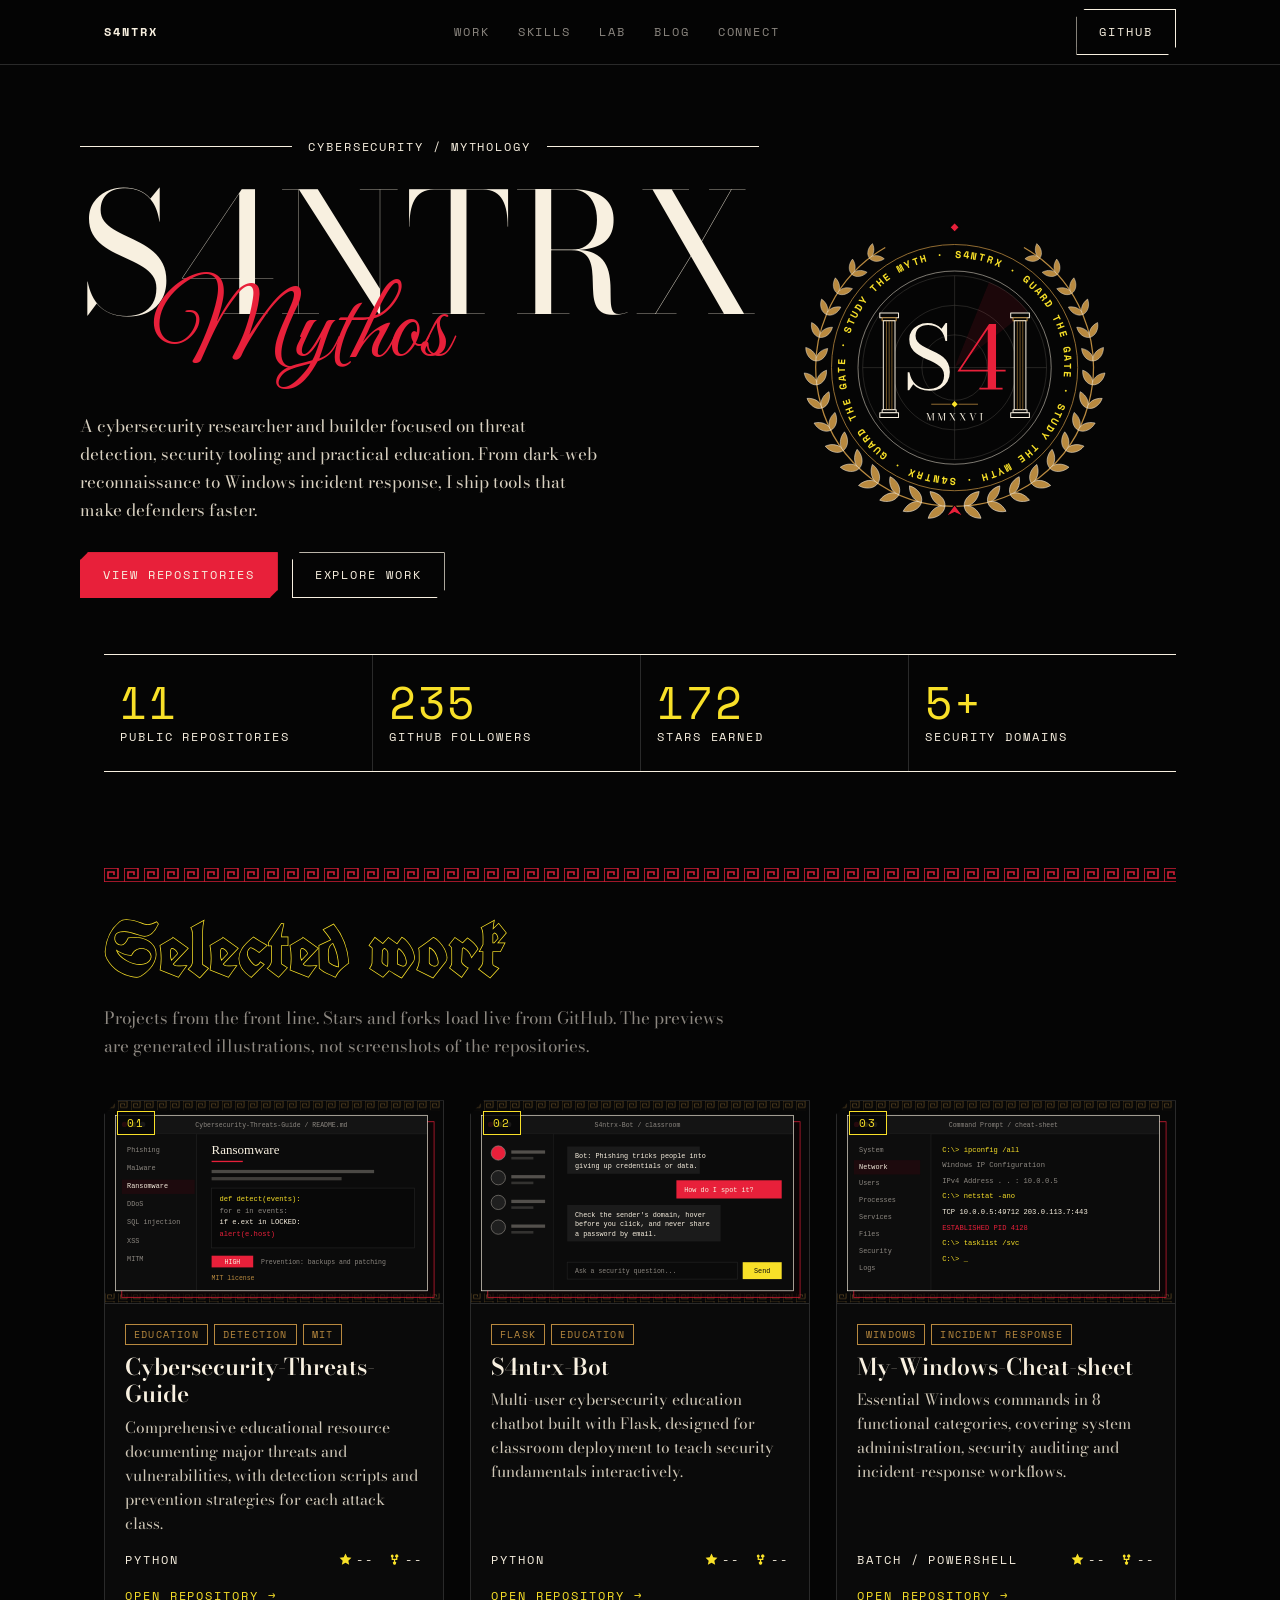
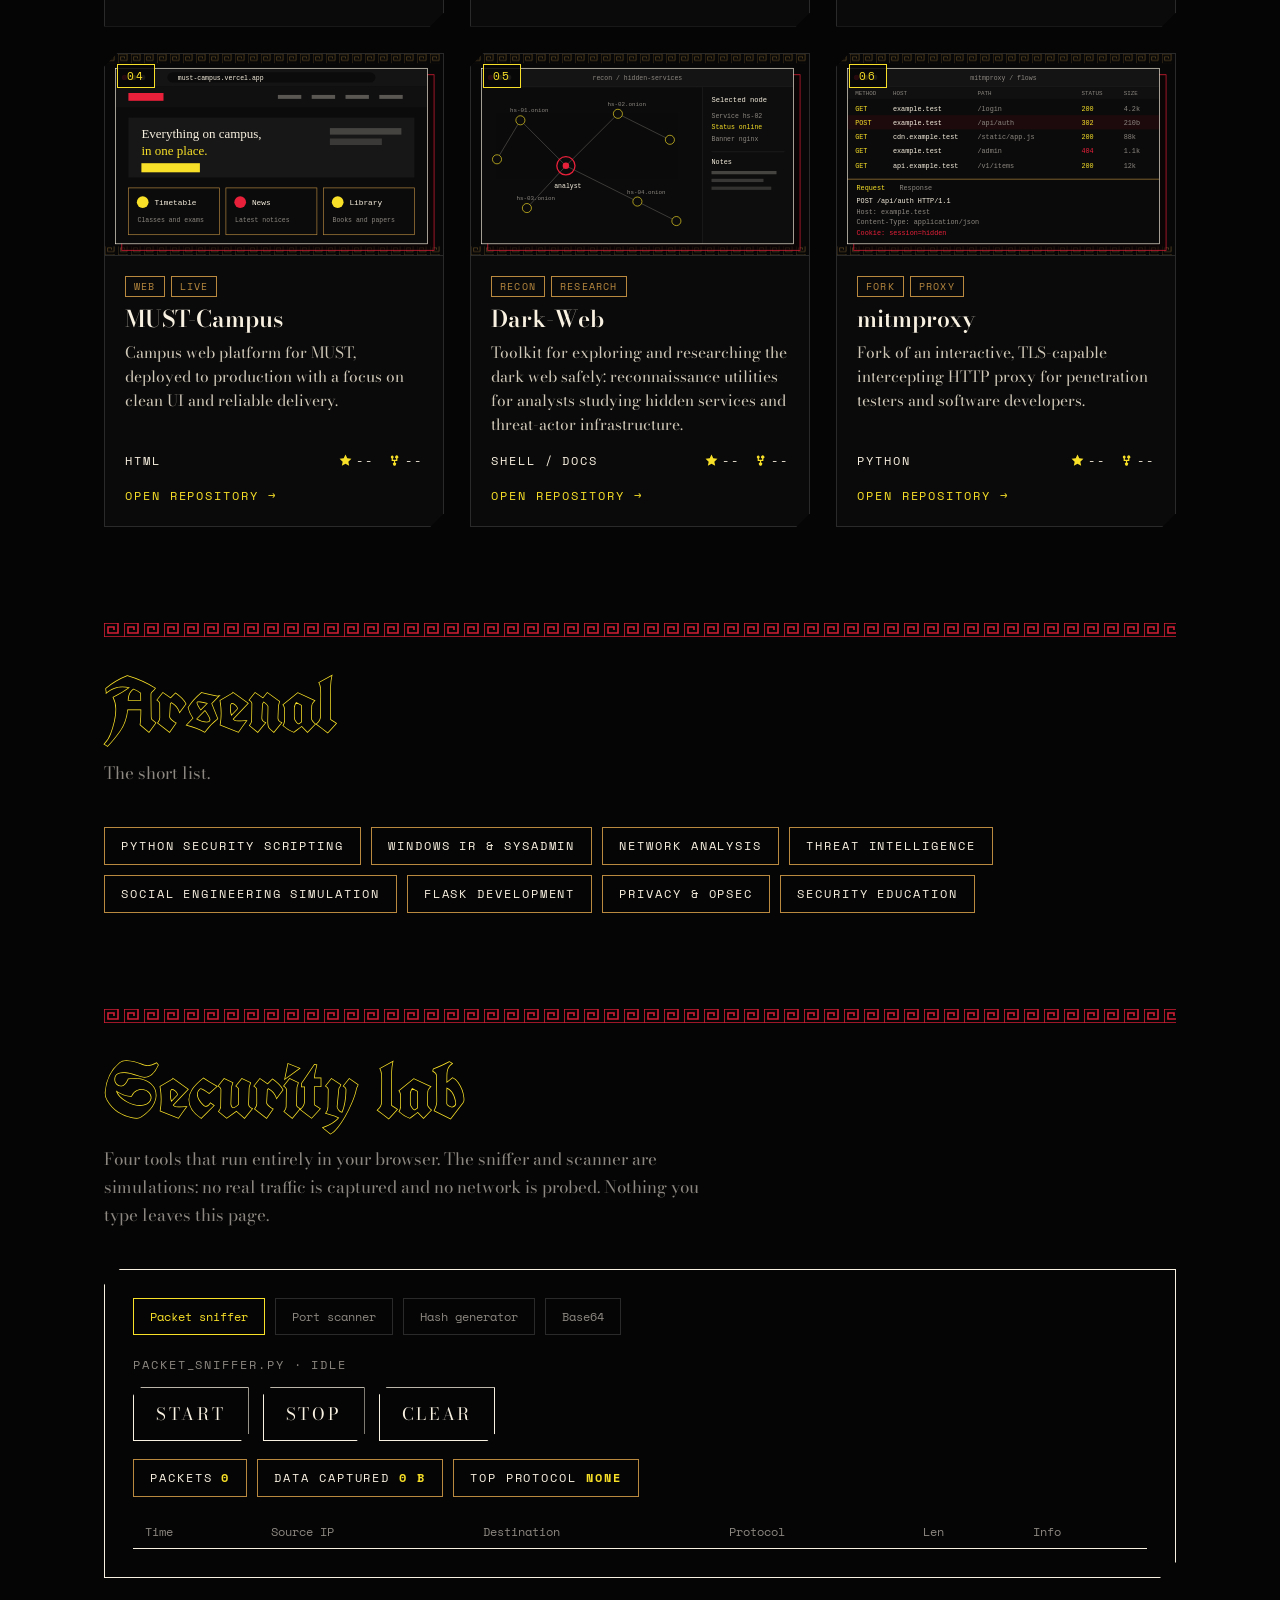
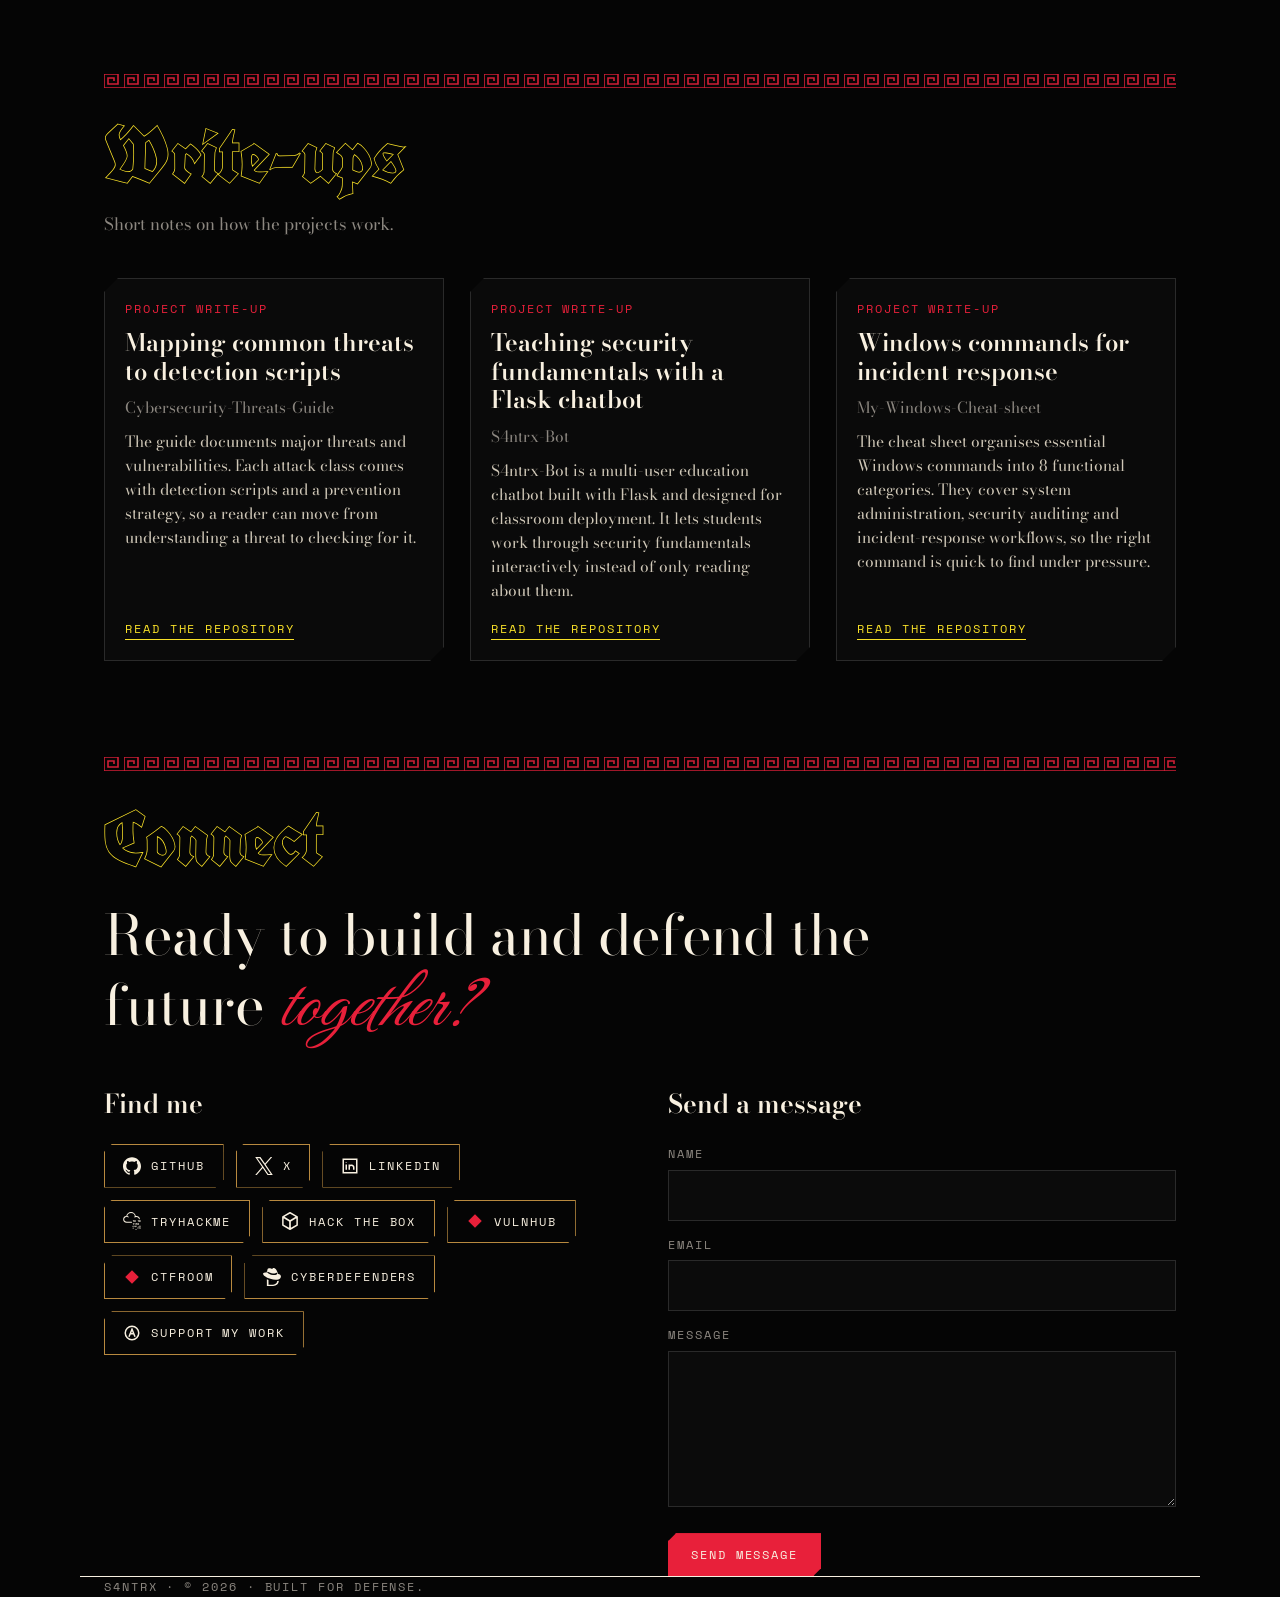
==== commit 8b84cb43: "Add files via upload" ====
--- a/index.html
+++ b/index.html
@@ -1,15 +1,224 @@
 <!DOCTYPE html>
-<html lang="en"><head><meta charset="utf-8"><meta name="viewport" content="width=device-width, initial-scale=1, viewport-fit=cover"><title>S4NTRX | Cybersecurity Researcher &amp; Tool Builder</title><meta name="description" content="S4NTRX builds threat-detection tooling, incident-response references and security education platforms."><link rel="icon" type="image/svg+xml" href="favicon.svg"><link rel="preconnect" href="https://fonts.googleapis.com"><link rel="preconnect" href="https://fonts.gstatic.com" crossorigin><link href="https://fonts.googleapis.com/css2?family=Bodoni+Moda:ital,wght@0,400;0,600;1,400&family=Great+Vibes&family=Space+Mono:wght@400;700&family=UnifrakturCook:wght@700&display=swap" rel="stylesheet"><link rel="stylesheet" href="style.css"></head>
-<body><nav><div class="wrap"><a class="brand mono" href="index.html"><b>S4NTRX</b></a><ul class="mono" id="tabs"><li><a href="index.html" aria-current=page>Home</a></li><li><a href="about.html">About &amp; Skills</a></li><li><a href="projects.html">Projects &amp; Labs</a></li><li><a href="certifications.html">Certifications</a></li><li><a href="research.html">Research</a></li><li><a href="contact.html">Contact</a></li></ul><a class="btn mono" href="https://github.com/s4ntrx">GitHub</a></div></nav><main id="top"><header class="wrap hero">
+<html lang="en">
+<head>
+<meta charset="utf-8">
+<meta name="viewport" content="width=device-width, initial-scale=1, viewport-fit=cover">
+<title>S4NTRX | Cybersecurity Researcher &amp; Tool Builder</title>
+<meta name="description" content="S4NTRX builds threat-detection tooling, incident-response references and security education platforms.">
+<link rel="icon" type="image/svg+xml" href="data:image/svg+xml,%3Csvg%20xmlns%3D%22http%3A%2F%2Fwww.w3.org%2F2000%2Fsvg%22%20viewBox%3D%22-200%20-200%20400%20400%22%3E%3Crect%20x%3D%22-200%22%20y%3D%22-200%22%20width%3D%22400%22%20height%3D%22400%22%20rx%3D%2264%22%20fill%3D%22%23050505%22%2F%3E%3Crect%20x%3D%22-190%22%20y%3D%22-190%22%20width%3D%22380%22%20height%3D%22380%22%20rx%3D%2256%22%20fill%3D%22none%22%20stroke%3D%22%23F8F0E0%22%20stroke-width%3D%225%22%2F%3E%3Cg%3E%3Cpath%20d%3D%22M0%20158A158%20158%200%200%200%2079.0%20-136.8%22%20fill%3D%22none%22%20stroke%3D%22%23B8893F%22%20stroke-width%3D%225%22%2F%3E%3Cpath%20transform%3D%22translate%2820.1%20156.7%29%20rotate%28-49.3%29%20scale%281.43%29%22%20d%3D%22M0%200C6-7%2018-7%2027%200%2018%207%206%207%200%200Z%22%20fill%3D%22%23B8893F%22%20stroke%3D%22%23050505%22%20stroke-width%3D%222%22%20stroke-linejoin%3D%22round%22%2F%3E%3Cpath%20transform%3D%22translate%2820.1%20156.7%29%20rotate%2834.7%29%20scale%281.43%29%22%20d%3D%22M0%200C6-7%2018-7%2027%200%2018%207%206%207%200%200Z%22%20fill%3D%22%23B8893F%22%20stroke%3D%22%23050505%22%20stroke-width%3D%222%22%20stroke-linejoin%3D%22round%22%2F%3E%3Cpath%20transform%3D%22translate%2863.1%20144.9%29%20rotate%28-65.5%29%20scale%281.39%29%22%20d%3D%22M0%200C6-7%2018-7%2027%200%2018%207%206%207%200%200Z%22%20fill%3D%22%23B8893F%22%20stroke%3D%22%23050505%22%20stroke-width%3D%222%22%20stroke-linejoin%3D%22round%22%2F%3E%3Cpath%20transform%3D%22translate%2863.1%20144.9%29%20rotate%2818.5%29%20scale%281.39%29%22%20d%3D%22M0%200C6-7%2018-7%2027%200%2018%207%206%207%200%200Z%22%20fill%3D%22%23B8893F%22%20stroke%3D%22%23050505%22%20stroke-width%3D%222%22%20stroke-linejoin%3D%22round%22%2F%3E%3Cpath%20transform%3D%22translate%28101.0%20121.5%29%20rotate%28-81.7%29%20scale%281.34%29%22%20d%3D%22M0%200C6-7%2018-7%2027%200%2018%207%206%207%200%200Z%22%20fill%3D%22%23B8893F%22%20stroke%3D%22%23050505%22%20stroke-width%3D%222%22%20stroke-linejoin%3D%22round%22%2F%3E%3Cpath%20transform%3D%22translate%28101.0%20121.5%29%20rotate%282.3%29%20scale%281.34%29%22%20d%3D%22M0%200C6-7%2018-7%2027%200%2018%207%206%207%200%200Z%22%20fill%3D%22%23B8893F%22%20stroke%3D%22%23050505%22%20stroke-width%3D%222%22%20stroke-linejoin%3D%22round%22%2F%3E%3Cpath%20transform%3D%22translate%28130.9%2088.4%29%20rotate%28-98.0%29%20scale%281.30%29%22%20d%3D%22M0%200C6-7%2018-7%2027%200%2018%207%206%207%200%200Z%22%20fill%3D%22%23B8893F%22%20stroke%3D%22%23050505%22%20stroke-width%3D%222%22%20stroke-linejoin%3D%22round%22%2F%3E%3Cpath%20transform%3D%22translate%28130.9%2088.4%29%20rotate%28-14.0%29%20scale%281.30%29%22%20d%3D%22M0%200C6-7%2018-7%2027%200%2018%207%206%207%200%200Z%22%20fill%3D%22%23B8893F%22%20stroke%3D%22%23050505%22%20stroke-width%3D%222%22%20stroke-linejoin%3D%22round%22%2F%3E%3Cpath%20transform%3D%22translate%28150.4%2048.3%29%20rotate%28-114.2%29%20scale%281.25%29%22%20d%3D%22M0%200C6-7%2018-7%2027%200%2018%207%206%207%200%200Z%22%20fill%3D%22%23B8893F%22%20stroke%3D%22%23050505%22%20stroke-width%3D%222%22%20stroke-linejoin%3D%22round%22%2F%3E%3Cpath%20transform%3D%22translate%28150.4%2048.3%29%20rotate%28-30.2%29%20scale%281.25%29%22%20d%3D%22M0%200C6-7%2018-7%2027%200%2018%207%206%207%200%200Z%22%20fill%3D%22%23B8893F%22%20stroke%3D%22%23050505%22%20stroke-width%3D%222%22%20stroke-linejoin%3D%22round%22%2F%3E%3Cpath%20transform%3D%22translate%28157.9%204.4%29%20rotate%28-130.4%29%20scale%281.21%29%22%20d%3D%22M0%200C6-7%2018-7%2027%200%2018%207%206%207%200%200Z%22%20fill%3D%22%23B8893F%22%20stroke%3D%22%23050505%22%20stroke-width%3D%222%22%20stroke-linejoin%3D%22round%22%2F%3E%3Cpath%20transform%3D%22translate%28157.9%204.4%29%20rotate%28-46.4%29%20scale%281.21%29%22%20d%3D%22M0%200C6-7%2018-7%2027%200%2018%207%206%207%200%200Z%22%20fill%3D%22%23B8893F%22%20stroke%3D%22%23050505%22%20stroke-width%3D%222%22%20stroke-linejoin%3D%22round%22%2F%3E%3Cpath%20transform%3D%22translate%28152.9%20-39.9%29%20rotate%28-146.6%29%20scale%281.16%29%22%20d%3D%22M0%200C6-7%2018-7%2027%200%2018%207%206%207%200%200Z%22%20fill%3D%22%23B8893F%22%20stroke%3D%22%23050505%22%20stroke-width%3D%222%22%20stroke-linejoin%3D%22round%22%2F%3E%3Cpath%20transform%3D%22translate%28152.9%20-39.9%29%20rotate%28-62.6%29%20scale%281.16%29%22%20d%3D%22M0%200C6-7%2018-7%2027%200%2018%207%206%207%200%200Z%22%20fill%3D%22%23B8893F%22%20stroke%3D%22%23050505%22%20stroke-width%3D%222%22%20stroke-linejoin%3D%22round%22%2F%3E%3Cpath%20transform%3D%22translate%28135.6%20-81.0%29%20rotate%28-162.9%29%20scale%281.12%29%22%20d%3D%22M0%200C6-7%2018-7%2027%200%2018%207%206%207%200%200Z%22%20fill%3D%22%23B8893F%22%20stroke%3D%22%23050505%22%20stroke-width%3D%222%22%20stroke-linejoin%3D%22round%22%2F%3E%3Cpath%20transform%3D%22translate%28135.6%20-81.0%29%20rotate%28-78.9%29%20scale%281.12%29%22%20d%3D%22M0%200C6-7%2018-7%2027%200%2018%207%206%207%200%200Z%22%20fill%3D%22%23B8893F%22%20stroke%3D%22%23050505%22%20stroke-width%3D%222%22%20stroke-linejoin%3D%22round%22%2F%3E%3Cpath%20transform%3D%22translate%28107.6%20-115.7%29%20rotate%28-179.1%29%20scale%281.07%29%22%20d%3D%22M0%200C6-7%2018-7%2027%200%2018%207%206%207%200%200Z%22%20fill%3D%22%23B8893F%22%20stroke%3D%22%23050505%22%20stroke-width%3D%222%22%20stroke-linejoin%3D%22round%22%2F%3E%3Cpath%20transform%3D%22translate%28107.6%20-115.7%29%20rotate%28-95.1%29%20scale%281.07%29%22%20d%3D%22M0%200C6-7%2018-7%2027%200%2018%207%206%207%200%200Z%22%20fill%3D%22%23B8893F%22%20stroke%3D%22%23050505%22%20stroke-width%3D%222%22%20stroke-linejoin%3D%22round%22%2F%3E%3Cpath%20d%3D%22M0%20158A158%20158%200%200%201%20-79.0%20-136.8%22%20fill%3D%22none%22%20stroke%3D%22%23B8893F%22%20stroke-width%3D%225%22%2F%3E%3Cpath%20transform%3D%22translate%28-20.1%20156.7%29%20rotate%28-214.7%29%20scale%281.43%29%22%20d%3D%22M0%200C6-7%2018-7%2027%200%2018%207%206%207%200%200Z%22%20fill%3D%22%23B8893F%22%20stroke%3D%22%23050505%22%20stroke-width%3D%222%22%20stroke-linejoin%3D%22round%22%2F%3E%3Cpath%20transform%3D%22translate%28-20.1%20156.7%29%20rotate%28-130.7%29%20scale%281.43%29%22%20d%3D%22M0%200C6-7%2018-7%2027%200%2018%207%206%207%200%200Z%22%20fill%3D%22%23B8893F%22%20stroke%3D%22%23050505%22%20stroke-width%3D%222%22%20stroke-linejoin%3D%22round%22%2F%3E%3Cpath%20transform%3D%22translate%28-63.1%20144.9%29%20rotate%28-198.5%29%20scale%281.39%29%22%20d%3D%22M0%200C6-7%2018-7%2027%200%2018%207%206%207%200%200Z%22%20fill%3D%22%23B8893F%22%20stroke%3D%22%23050505%22%20stroke-width%3D%222%22%20stroke-linejoin%3D%22round%22%2F%3E%3Cpath%20transform%3D%22translate%28-63.1%20144.9%29%20rotate%28-114.5%29%20scale%281.39%29%22%20d%3D%22M0%200C6-7%2018-7%2027%200%2018%207%206%207%200%200Z%22%20fill%3D%22%23B8893F%22%20stroke%3D%22%23050505%22%20stroke-width%3D%222%22%20stroke-linejoin%3D%22round%22%2F%3E%3Cpath%20transform%3D%22translate%28-101.0%20121.5%29%20rotate%28-182.3%29%20scale%281.34%29%22%20d%3D%22M0%200C6-7%2018-7%2027%200%2018%207%206%207%200%200Z%22%20fill%3D%22%23B8893F%22%20stroke%3D%22%23050505%22%20stroke-width%3D%222%22%20stroke-linejoin%3D%22round%22%2F%3E%3Cpath%20transform%3D%22translate%28-101.0%20121.5%29%20rotate%28-98.3%29%20scale%281.34%29%22%20d%3D%22M0%200C6-7%2018-7%2027%200%2018%207%206%207%200%200Z%22%20fill%3D%22%23B8893F%22%20stroke%3D%22%23050505%22%20stroke-width%3D%222%22%20stroke-linejoin%3D%22round%22%2F%3E%3Cpath%20transform%3D%22translate%28-130.9%2088.4%29%20rotate%28-166.0%29%20scale%281.30%29%22%20d%3D%22M0%200C6-7%2018-7%2027%200%2018%207%206%207%200%200Z%22%20fill%3D%22%23B8893F%22%20stroke%3D%22%23050505%22%20stroke-width%3D%222%22%20stroke-linejoin%3D%22round%22%2F%3E%3Cpath%20transform%3D%22translate%28-130.9%2088.4%29%20rotate%28-82.0%29%20scale%281.30%29%22%20d%3D%22M0%200C6-7%2018-7%2027%200%2018%207%206%207%200%200Z%22%20fill%3D%22%23B8893F%22%20stroke%3D%22%23050505%22%20stroke-width%3D%222%22%20stroke-linejoin%3D%22round%22%2F%3E%3Cpath%20transform%3D%22translate%28-150.4%2048.3%29%20rotate%28-149.8%29%20scale%281.25%29%22%20d%3D%22M0%200C6-7%2018-7%2027%200%2018%207%206%207%200%200Z%22%20fill%3D%22%23B8893F%22%20stroke%3D%22%23050505%22%20stroke-width%3D%222%22%20stroke-linejoin%3D%22round%22%2F%3E%3Cpath%20transform%3D%22translate%28-150.4%2048.3%29%20rotate%28-65.8%29%20scale%281.25%29%22%20d%3D%22M0%200C6-7%2018-7%2027%200%2018%207%206%207%200%200Z%22%20fill%3D%22%23B8893F%22%20stroke%3D%22%23050505%22%20stroke-width%3D%222%22%20stroke-linejoin%3D%22round%22%2F%3E%3Cpath%20transform%3D%22translate%28-157.9%204.4%29%20rotate%28-133.6%29%20scale%281.21%29%22%20d%3D%22M0%200C6-7%2018-7%2027%200%2018%207%206%207%200%200Z%22%20fill%3D%22%23B8893F%22%20stroke%3D%22%23050505%22%20stroke-width%3D%222%22%20stroke-linejoin%3D%22round%22%2F%3E%3Cpath%20transform%3D%22translate%28-157.9%204.4%29%20rotate%28-49.6%29%20scale%281.21%29%22%20d%3D%22M0%200C6-7%2018-7%2027%200%2018%207%206%207%200%200Z%22%20fill%3D%22%23B8893F%22%20stroke%3D%22%23050505%22%20stroke-width%3D%222%22%20stroke-linejoin%3D%22round%22%2F%3E%3Cpath%20transform%3D%22translate%28-152.9%20-39.9%29%20rotate%28-117.4%29%20scale%281.16%29%22%20d%3D%22M0%200C6-7%2018-7%2027%200%2018%207%206%207%200%200Z%22%20fill%3D%22%23B8893F%22%20stroke%3D%22%23050505%22%20stroke-width%3D%222%22%20stroke-linejoin%3D%22round%22%2F%3E%3Cpath%20transform%3D%22translate%28-152.9%20-39.9%29%20rotate%28-33.4%29%20scale%281.16%29%22%20d%3D%22M0%200C6-7%2018-7%2027%200%2018%207%206%207%200%200Z%22%20fill%3D%22%23B8893F%22%20stroke%3D%22%23050505%22%20stroke-width%3D%222%22%20stroke-linejoin%3D%22round%22%2F%3E%3Cpath%20transform%3D%22translate%28-135.6%20-81.0%29%20rotate%28-101.1%29%20scale%281.12%29%22%20d%3D%22M0%200C6-7%2018-7%2027%200%2018%207%206%207%200%200Z%22%20fill%3D%22%23B8893F%22%20stroke%3D%22%23050505%22%20stroke-width%3D%222%22%20stroke-linejoin%3D%22round%22%2F%3E%3Cpath%20transform%3D%22translate%28-135.6%20-81.0%29%20rotate%28-17.1%29%20scale%281.12%29%22%20d%3D%22M0%200C6-7%2018-7%2027%200%2018%207%206%207%200%200Z%22%20fill%3D%22%23B8893F%22%20stroke%3D%22%23050505%22%20stroke-width%3D%222%22%20stroke-linejoin%3D%22round%22%2F%3E%3Cpath%20transform%3D%22translate%28-107.6%20-115.7%29%20rotate%28-84.9%29%20scale%281.07%29%22%20d%3D%22M0%200C6-7%2018-7%2027%200%2018%207%206%207%200%200Z%22%20fill%3D%22%23B8893F%22%20stroke%3D%22%23050505%22%20stroke-width%3D%222%22%20stroke-linejoin%3D%22round%22%2F%3E%3Cpath%20transform%3D%22translate%28-107.6%20-115.7%29%20rotate%28-0.9%29%20scale%281.07%29%22%20d%3D%22M0%200C6-7%2018-7%2027%200%2018%207%206%207%200%200Z%22%20fill%3D%22%23B8893F%22%20stroke%3D%22%23050505%22%20stroke-width%3D%222%22%20stroke-linejoin%3D%22round%22%2F%3E%3C%2Fg%3E%3Ccircle%20r%3D%22122%22%20fill%3D%22none%22%20stroke%3D%22%23B8893F%22%20stroke-width%3D%226%22%2F%3E%3Cpath%20d%3D%22M0%20154l-16%2024%2016-8%2016%208z%22%20fill%3D%22%23E8203A%22%20stroke%3D%22%23050505%22%20stroke-width%3D%223%22%20stroke-linejoin%3D%22round%22%2F%3E%3Cpath%20d%3D%22M0-186l11%2011-11%2011-11-11z%22%20fill%3D%22%23E8203A%22%20stroke%3D%22%23050505%22%20stroke-width%3D%223%22%2F%3E%3Cpath%20d%3D%22M-42.838%2055.204Q-52.641999999999996%2055.204%20-59.786%2052.164Q-66.93%2049.124%20-71.718%2043.804L-78.786%2054.52H-81.37V23.284000000000002H-78.406Q-77.19%2029.516000000000002%20-74.53%2034.76Q-71.87%2040.004%20-67.652%2043.879999999999995Q-63.434%2047.756%20-57.62%2049.922Q-51.806%2052.088%20-44.206%2052.088Q-36.15%2052.088%20-30.26%2049.352000000000004Q-24.370000000000005%2046.616%20-21.178000000000004%2041.41Q-17.986000000000004%2036.204%20-17.986000000000004%2028.68Q-17.986000000000004%2021.992%20-21.254000000000005%2017.394Q-24.522000000000006%2012.796%20-29.956000000000003%209.414000000000001Q-35.39%206.032000000000004%20-41.85%203.182000000000002Q-48.31%200.33200000000000074%20-54.77%20-2.783999999999999Q-61.230000000000004%20-5.899999999999999%20-66.664%20-10.041999999999998Q-72.098%20-14.183999999999997%20-75.366%20-20.073999999999998Q-78.634%20-25.964%20-78.634%20-34.39999999999999Q-78.634%20-42.836%20-74.378%20-49.144Q-70.122%20-55.452%20-62.94%20-58.986Q-55.758%20-62.519999999999996%20-47.094%20-62.519999999999996Q-39.57%20-62.519999999999996%20-33.262%20-60.126Q-26.954%20-57.732%20-22.317999999999998%20-52.867999999999995L-15.25%20-62.519999999999996H-12.742000000000004V-31.283999999999992H-15.629999999999995Q-17.150000000000006%20-40.78399999999999%20-21.330000000000005%20-46.977999999999994Q-25.510000000000005%20-53.172%20-31.742%20-56.174Q-37.974%20-59.176%20-45.65%20-59.176Q-56.518%20-59.176%20-62.104%20-54.046Q-67.69%20-48.916%20-67.69%20-40.480000000000004Q-67.69%20-34.476%20-64.46000000000001%20-30.296Q-61.230000000000004%20-26.116%20-55.91%20-22.961999999999996Q-50.589999999999996%20-19.807999999999993%20-44.206%20-16.995999999999995Q-37.822%20-14.183999999999997%20-31.438000000000002%20-10.953999999999997Q-25.054000000000002%20-7.723999999999997%20-19.734%20-3.315999999999999Q-14.414000000000001%201.0919999999999987%20-11.183999999999997%207.361999999999998Q-7.9539999999999935%2013.631999999999998%20-7.9539999999999935%2022.6Q-7.9539999999999935%2032.480000000000004%20-12.209999999999994%2039.81400000000001Q-16.465999999999994%2047.148%20-24.293999999999997%2051.176Q-32.122%2055.204%20-42.838%2055.204Z%22%20fill%3D%22%23F8F0E0%22%2F%3E%3Cpath%20d%3D%22M42.913999999999994%2053.0V50.036H57.35399999999999V21.764H4.457999999999994L59.63399999999999%20-61.0H71.794V18.800000000000004H88.514V21.764H71.794V50.036H83.19399999999999V53.0ZM57.35399999999999%2018.800000000000004V-51.879999999999995L10.081999999999994%2018.800000000000004Z%22%20fill%3D%22%23E8203A%22%2F%3E%3C%2Fsvg%3E"><link rel="preconnect" href="https://fonts.googleapis.com"><link rel="preconnect" href="https://fonts.gstatic.com" crossorigin>
+<link href="https://fonts.googleapis.com/css2?family=Bodoni+Moda:ital,wght@0,400;0,600;1,400&family=Great+Vibes&family=Space+Mono:wght@400;700&family=UnifrakturCook:wght@700&display=swap" rel="stylesheet">
+<style>
+:root{--bk:#050505;--bone:#F8F0E0;--red:#E8203A;--yel:#F8E028;--gold:#B8893F;--mute:#8C8780;--line:#2a2a2a;color-scheme:dark}
+*{box-sizing:border-box;margin:0}
+html{scroll-behavior:smooth;scroll-padding-top:72px}
+body{background:var(--bk);color:var(--bone);font:17px/1.65 "Bodoni Moda",Georgia,serif;padding:env(safe-area-inset-top) 0 env(safe-area-inset-bottom)}
+a{color:inherit;text-decoration:none}
+a:focus-visible,button:focus-visible,input:focus-visible,textarea:focus-visible{outline:2px solid var(--yel);outline-offset:3px}
+.mono{font-family:"Space Mono",monospace;font-size:12px;letter-spacing:.16em;text-transform:uppercase}
+.wrap{max-width:1120px;margin:0 auto;padding:0 24px}
+nav{position:sticky;top:0;z-index:5;background:rgba(5,5,5,.94);border-bottom:1px solid var(--line)}
+nav .wrap{display:flex;align-items:center;justify-content:space-between;height:64px;gap:16px}
+nav b{font-weight:600;letter-spacing:.3em}
+nav ul{display:flex;gap:28px;list-style:none;padding:0}
+nav ul a{color:var(--mute)}nav ul a:hover{color:var(--bone)}
+.btn{display:inline-block;padding:12px 22px;border:1px solid var(--bone);clip-path:polygon(8px 0,100% 0,100% calc(100% - 8px),calc(100% - 8px) 100%,0 100%,0 8px)}
+.btn.red{background:var(--red);border-color:var(--red)}.btn:hover{background:var(--yel);border-color:var(--yel);color:var(--bk)}
+.hero{display:grid;grid-template-columns:1.2fr .8fr;gap:32px;align-items:center;padding:72px 0 56px}
+.rule{display:flex;align-items:center;gap:16px;color:var(--bone)}.rule:before,.rule:after{content:"";height:1px;background:var(--bone);flex:1}
+h1{font-weight:400;font-size:clamp(64px,13vw,168px);line-height:.95;letter-spacing:.02em;margin:18px 0 0}
+.script{font-family:"Great Vibes",cursive;color:var(--red);font-size:clamp(48px,8vw,104px);line-height:1;margin:-.5em 0 0 .7em;position:relative}
+.lead{max-width:520px;margin:28px 0;color:#d8d0c0}
+.actions{display:flex;gap:14px;flex-wrap:wrap}
+.emblem{width:100%;max-width:420px;justify-self:center}
+.stats{display:grid;grid-template-columns:repeat(4,1fr);border-top:1px solid var(--bone);border-bottom:1px solid var(--bone)}
+.stats div{padding:24px 16px;border-left:1px solid var(--line)}.stats div:first-child{border:0}
+.stats b{display:block;font-size:44px;font-weight:400;color:var(--yel);line-height:1.1}
+section{padding:96px 0 0}
+.key{height:14px;margin:0 0 28px;background:url("data:image/svg+xml,%3Csvg xmlns='http://www.w3.org/2000/svg' width='20' height='14'%3E%3Cpath d='M0 14V0H14V10H4V4H10V7M0 14H20' fill='none' stroke='%23E8203A' stroke-width='1.6'/%3E%3C/svg%3E") repeat-x;opacity:.9}
+h2{font:700 clamp(40px,7vw,76px)/1.05 "UnifrakturCook",serif;color:var(--bk);-webkit-text-stroke:1.5px var(--yel);paint-order:stroke fill}
+.sub{max-width:620px;color:var(--mute);margin:14px 0 40px}
+.row{display:grid;grid-template-columns:64px 1fr 150px 40px;gap:20px;align-items:start;padding:28px 0;border-top:1px solid var(--line);transition:border-color .2s}
+.row:last-child{border-bottom:1px solid var(--line)}.row:hover{border-top-color:var(--red)}.row:hover .arr{color:var(--red);transform:translateX(4px)}
+.row .n{color:var(--red);font-style:italic;font-size:26px}
+.row h3{font-weight:600;font-size:26px;line-height:1.2;margin-bottom:6px}.row p{color:#cfc7b7;max-width:640px}
+.tag{display:inline-block;margin:10px 8px 0 0;padding:2px 10px;border:1px solid var(--gold);color:var(--gold)}.tag.live{border-color:var(--yel);color:var(--yel)}
+.arr{transition:.2s;font-size:22px;text-align:right}.lang{color:var(--mute)}
+.skills{display:grid;grid-template-columns:1fr 1fr;gap:0 56px}
+.sk{padding:20px 0;border-top:1px solid var(--line)}.sk h3{font-weight:600;font-size:21px;display:flex;justify-content:space-between;gap:12px}
+.sk h3 span{color:var(--yel);font-family:"Space Mono",monospace;font-size:13px}.sk p{color:var(--mute);font-size:15px;margin:2px 0 12px}
+.bar{height:4px;background:var(--line)}.bar i{display:block;height:100%;background:var(--red)}
+.lab{border:1px solid var(--bone);padding:28px;clip-path:polygon(16px 0,100% 0,100% calc(100% - 16px),calc(100% - 16px) 100%,0 100%,0 16px)}
+.tabs{display:flex;gap:10px;margin-bottom:20px}
+.tabs button{background:none;border:1px solid var(--line);color:var(--mute);padding:8px 16px;cursor:pointer;font:inherit}
+.tabs button[aria-selected=true]{border-color:var(--yel);color:var(--yel)}
+textarea,input{width:100%;background:#0b0b0b;color:var(--bone);border:1px solid var(--line);padding:14px;font:14px "Space Mono",monospace;resize:vertical}
+.out{margin-top:14px;padding:14px;border:1px dashed var(--gold);color:var(--yel);font:13px/1.7 "Space Mono",monospace;word-break:break-all;min-height:56px}
+.out div{margin-bottom:6px}.out span{color:var(--mute)}
+.pane[hidden]{display:none}.pane .btn{margin-top:12px;background:none;color:var(--bone);cursor:pointer;font:inherit}
+.contact h2{font-size:clamp(36px,6vw,64px)}
+.big{font-size:clamp(32px,5vw,56px);line-height:1.15;max-width:820px;margin-bottom:32px}.big em{color:var(--red);font-family:"Great Vibes",cursive;font-size:1.3em}
+.links{display:flex;flex-wrap:wrap;gap:10px;margin-top:28px}.links a{padding:8px 14px;border:1px solid var(--line);color:var(--mute)}.links a:hover{border-color:var(--yel);color:var(--yel)}
+footer{margin-top:96px;padding:28px 0;border-top:1px solid var(--bone);color:var(--mute)}
+@media(max-width:820px){nav ul{display:none}.hero{grid-template-columns:1fr}.emblem{max-width:300px}.stats{grid-template-columns:1fr 1fr}.stats div:nth-child(3){border-left:0}.row{grid-template-columns:40px 1fr}.row .lang,.row .arr{display:none}.skills{grid-template-columns:1fr}}
+@media(prefers-reduced-motion:reduce){*{transition:none!important;scroll-behavior:auto!important}}
+
+.cards{display:grid;grid-template-columns:repeat(3,1fr);gap:22px}
+.card{display:flex;flex-direction:column;border:1px solid var(--line);background:#0a0a0a;transition:border-color .2s,transform .2s}
+.card:hover{border-color:var(--red);transform:translateY(-3px)}.card .art{display:block;width:100%}
+.card .b{padding:20px;display:flex;flex-direction:column;gap:8px;flex:1}.card h3{font-weight:600;font-size:23px;line-height:1.2}.card p{color:#cfc7b7;font-size:15.5px;line-height:1.55;flex:1}
+.card .f{display:flex;justify-content:space-between;color:var(--mute);margin-top:6px}.cap{color:var(--mute);font-size:10px;padding:6px 20px 0;opacity:.8}
+.chips{display:flex;flex-wrap:wrap;gap:10px}.chips span{padding:8px 16px;border:1px solid var(--gold);color:var(--bone)}
+details.post{border-top:1px solid var(--line);padding:22px 0}details.post:last-child{border-bottom:1px solid var(--line)}
+details.post summary{cursor:pointer;list-style:none;display:grid;grid-template-columns:1fr auto;gap:6px 20px}details.post summary::-webkit-details-marker{display:none}
+details.post h3{font-weight:600;font-size:25px}details.post .tg{color:var(--red)}details.post summary p{grid-column:1/-1;color:var(--mute)}
+details.post[open] summary h3{color:var(--yel)}details.post .bd{max-width:720px;margin-top:14px;color:#d8d0c0}details.post .bd p{margin-bottom:12px}details.post a.l{color:var(--yel);border-bottom:1px solid var(--yel)}
+.split{display:grid;grid-template-columns:1fr 1fr;gap:56px;margin-top:8px}.split h3{font-weight:600;font-size:26px;margin-bottom:18px}
+.soc a{display:flex;justify-content:space-between;padding:14px 0;border-top:1px solid var(--line)}.soc a:last-child{border-bottom:1px solid var(--line)}.soc a:hover{color:var(--yel)}.soc span{color:var(--mute)}
+form label{display:block;margin:14px 0 6px;color:var(--mute)}form .btn{margin-top:18px;background:var(--red);border-color:var(--red);color:var(--bone);cursor:pointer;font-family:"Space Mono",monospace}form .btn:hover{background:var(--yel);color:var(--bk)}
+.hp{display:none}
+.cards{gap:26px}.card{clip-path:polygon(14px 0,100% 0,100% calc(100% - 14px),calc(100% - 14px) 100%,0 100%,0 14px)}
+.shot{position:relative;overflow:hidden;border-bottom:1px solid var(--line);background:#070707}.shot .art{transition:transform .6s}.card:hover .shot .art{transform:scale(1.05)}
+.num{position:absolute;top:10px;left:12px;color:var(--yel);background:rgba(5,5,5,.85);padding:2px 9px;border:1px solid var(--yel);font-size:11px}
+.tags{display:flex;gap:6px;flex-wrap:wrap}.tags span{font:10px "Space Mono",monospace;letter-spacing:.12em;text-transform:uppercase;padding:2px 8px;border:1px solid var(--gold);color:var(--gold)}
+.go{color:var(--yel);margin-top:8px;transition:letter-spacing .25s}.card:hover .go{letter-spacing:.26em}.lang{color:var(--bone)}
+.sf{display:flex;gap:14px;align-items:center}.sf svg{width:13px;height:13px;fill:var(--yel);vertical-align:-2px;margin-right:4px}.sf b{font-weight:400;color:var(--bone)}
+.post.card .b{gap:10px}.post.card .tg{color:var(--red)}.post.card h3{font-size:24px}.post.card .l{color:var(--yel);border-bottom:1px solid var(--yel);align-self:flex-start;margin-top:6px}
+.card:hover .art{filter:brightness(1.12)}
+.tb{width:100%;border-collapse:collapse;font:12px "Space Mono",monospace;white-space:nowrap}.tb th{text-align:left;color:var(--mute);font-weight:400;padding:8px 12px;border-bottom:1px solid var(--bone);position:sticky;top:0;background:var(--bk)}.tb td{padding:6px 12px;border-bottom:1px solid var(--line)}.tb td:nth-child(4){color:var(--yel)}
+.lab .btn{background:none;color:var(--bone);cursor:pointer;font:inherit;margin:12px 10px 0 0}.lab .actions .btn{margin:0}.lab .btn:hover{background:var(--yel);color:var(--bk)}
+.soc{display:flex;flex-wrap:wrap;gap:12px}.soc a{display:inline-flex;align-items:center;gap:10px;padding:11px 18px;border:1px solid var(--gold);border-top:1px solid var(--gold);clip-path:polygon(8px 0,100% 0,100% calc(100% - 8px),calc(100% - 8px) 100%,0 100%,0 8px)}.soc a:last-child{border-bottom:1px solid var(--gold)}.soc a:hover{border-color:var(--yel);color:var(--yel)}.soc svg{width:18px;height:18px;fill:currentColor;flex:none}
+@media(max-width:820px){.cards{grid-template-columns:1fr}.split{grid-template-columns:1fr;gap:40px}}
+</style>
+</head>
+<body id="top">
+<nav><div class="wrap"><b class="mono">S4NTRX</b>
+<ul class="mono"><li><a href="#work">Work</a></li><li><a href="#skills">Skills</a></li><li><a href="#lab">Lab</a></li><li><a href="#blog">Blog</a></li><li><a href="#contact">Connect</a></li></ul>
+<a class="btn mono" href="https://github.com/s4ntrx">GitHub</a></div></nav>
+
+<header class="wrap hero">
 <div>
 <div class="rule mono">Cybersecurity / Mythology</div>
 <h1>S4NTRX</h1>
 <div class="script" aria-hidden="true">Mythos</div>
 <p class="lead">A cybersecurity researcher and builder focused on threat detection, security tooling and practical education. From dark-web reconnaissance to Windows incident response, I ship tools that make defenders faster.</p>
-<div class="actions"><a class="btn red mono" href="https://github.com/s4ntrx?tab=repositories">View repositories</a><a class="btn mono" href="projects.html">Explore work</a></div>
+<div class="actions"><a class="btn red mono" href="https://github.com/s4ntrx?tab=repositories">View repositories</a><a class="btn mono" href="#work">Explore work</a></div>
 </div>
 <svg class="emblem" id="emblem" viewBox="-210 -210 420 420" role="img" aria-label="The S4NTRX seal: the letters S4 between two columns, with the year MMXXVI, inside a laurel wreath and a ring reading guard the gate, study the myth"></svg>
 </header>
 
 <div class="wrap"><div class="stats mono">
-<div><b id="st-r">11</b>Public repositories</div><div><b id="st-f">235</b>GitHub followers</div><div><b id="st-s">172</b>Stars earned</div><div><b>5+</b>Security domains</div></div></div><div class="nextp"><a class="btn mono" href="about.html">Next: About &amp; Skills →</a></div></main><footer class="foot"><div class="wrap fgrid"><div><a class="brand mono" href="index.html"><b>S4NTRX</b></a><p>Cybersecurity researcher and tool builder. Guard the gate. Study the myth.</p></div><div><h4>Pages</h4><a class="l" href="index.html">Home</a><a class="l" href="about.html">About &amp; Skills</a><a class="l" href="projects.html">Projects &amp; Labs</a><a class="l" href="certifications.html">Certifications</a><a class="l" href="research.html">Research</a><a class="l" href="contact.html">Contact</a></div><div><h4>Elsewhere</h4><a class="l" href="https://github.com/s4ntrx">GitHub</a><a class="l" href="https://www.linkedin.com/in/peter-kariuki-150546432">LinkedIn</a><a class="l" href="https://x.com/BdMutant">X</a><a class="l" href="https://paystack.shop/pay/bxg5kd2ghg">Support my work</a></div></div><div class="wrap fbase mono"><span>© 2026 S4NTRX</span><span>Built for defense.</span></div></footer><script src="app.js"></script></body></html>
+<div><b id="st-r">11</b>Public repositories</div><div><b id="st-f">235</b>GitHub followers</div><div><b id="st-s">172</b>Stars earned</div><div><b>5+</b>Security domains</div></div></div>
+
+<section id="work"><div class="wrap"><div class="key"></div><h2>Selected work</h2><p class="sub">Projects from the front line. Stars and forks load live from GitHub. The previews are generated illustrations, not screenshots of the repositories.</p><div class="cards"><a class="card" data-repo="Cybersecurity-Threats-Guide" href="https://github.com/s4ntrx/Cybersecurity-Threats-Guide"><div class="shot"><svg class="art" data-i="0" viewBox="0 0 520 310" role="img" aria-label="Preview of Cybersecurity-Threats-Guide"></svg><span class="num mono">01</span></div><div class="b"><div class="tags"><span>Education</span><span>Detection</span><span>MIT</span></div><h3>Cybersecurity-Threats-Guide</h3><p>Comprehensive educational resource documenting major threats and vulnerabilities, with detection scripts and prevention strategies for each attack class.</p><div class="f mono"><span class="lang">Python</span><span class="sf"><span><svg viewBox="0 0 16 16" aria-hidden="true"><path d="M8 .6l2.2 4.7 5.1.6-3.8 3.5 1 5.1L8 12l-4.5 2.5 1-5.1L.7 5.9l5.1-.6z"/></svg><b data-s>--</b></span><span><svg viewBox="0 0 16 16" aria-hidden="true"><path d="M5 1.8a2 2 0 011 3.7V7h4V5.5a2 2 0 11 1.5 0V8.5H8.8v2a2 2 0 11-1.5 0v-2H4.5V5.5A2 2 0 015 1.8z"/></svg><b data-f>--</b></span></span></div><span class="go mono">Open repository →</span></div></a><a class="card" data-repo="S4ntrx-Bot" href="https://github.com/s4ntrx/S4ntrx-Bot"><div class="shot"><svg class="art" data-i="1" viewBox="0 0 520 310" role="img" aria-label="Preview of S4ntrx-Bot"></svg><span class="num mono">02</span></div><div class="b"><div class="tags"><span>Flask</span><span>Education</span></div><h3>S4ntrx-Bot</h3><p>Multi-user cybersecurity education chatbot built with Flask, designed for classroom deployment to teach security fundamentals interactively.</p><div class="f mono"><span class="lang">Python</span><span class="sf"><span><svg viewBox="0 0 16 16" aria-hidden="true"><path d="M8 .6l2.2 4.7 5.1.6-3.8 3.5 1 5.1L8 12l-4.5 2.5 1-5.1L.7 5.9l5.1-.6z"/></svg><b data-s>--</b></span><span><svg viewBox="0 0 16 16" aria-hidden="true"><path d="M5 1.8a2 2 0 011 3.7V7h4V5.5a2 2 0 11 1.5 0V8.5H8.8v2a2 2 0 11-1.5 0v-2H4.5V5.5A2 2 0 015 1.8z"/></svg><b data-f>--</b></span></span></div><span class="go mono">Open repository →</span></div></a><a class="card" data-repo="My-Windows-Cheat-sheet" href="https://github.com/s4ntrx/My-Windows-Cheat-sheet"><div class="shot"><svg class="art" data-i="2" viewBox="0 0 520 310" role="img" aria-label="Preview of My-Windows-Cheat-sheet"></svg><span class="num mono">03</span></div><div class="b"><div class="tags"><span>Windows</span><span>Incident response</span></div><h3>My-Windows-Cheat-sheet</h3><p>Essential Windows commands in 8 functional categories, covering system administration, security auditing and incident-response workflows.</p><div class="f mono"><span class="lang">Batch / PowerShell</span><span class="sf"><span><svg viewBox="0 0 16 16" aria-hidden="true"><path d="M8 .6l2.2 4.7 5.1.6-3.8 3.5 1 5.1L8 12l-4.5 2.5 1-5.1L.7 5.9l5.1-.6z"/></svg><b data-s>--</b></span><span><svg viewBox="0 0 16 16" aria-hidden="true"><path d="M5 1.8a2 2 0 011 3.7V7h4V5.5a2 2 0 11 1.5 0V8.5H8.8v2a2 2 0 11-1.5 0v-2H4.5V5.5A2 2 0 015 1.8z"/></svg><b data-f>--</b></span></span></div><span class="go mono">Open repository →</span></div></a><a class="card" data-repo="MUST-Campus" href="https://github.com/s4ntrx/MUST-Campus"><div class="shot"><svg class="art" data-i="3" viewBox="0 0 520 310" role="img" aria-label="Preview of MUST-Campus"></svg><span class="num mono">04</span></div><div class="b"><div class="tags"><span>Web</span><span>Live</span></div><h3>MUST-Campus</h3><p>Campus web platform for MUST, deployed to production with a focus on clean UI and reliable delivery.</p><div class="f mono"><span class="lang">HTML</span><span class="sf"><span><svg viewBox="0 0 16 16" aria-hidden="true"><path d="M8 .6l2.2 4.7 5.1.6-3.8 3.5 1 5.1L8 12l-4.5 2.5 1-5.1L.7 5.9l5.1-.6z"/></svg><b data-s>--</b></span><span><svg viewBox="0 0 16 16" aria-hidden="true"><path d="M5 1.8a2 2 0 011 3.7V7h4V5.5a2 2 0 11 1.5 0V8.5H8.8v2a2 2 0 11-1.5 0v-2H4.5V5.5A2 2 0 015 1.8z"/></svg><b data-f>--</b></span></span></div><span class="go mono">Open repository →</span></div></a><a class="card" data-repo="Dark-Web" href="https://github.com/s4ntrx/Dark-Web"><div class="shot"><svg class="art" data-i="4" viewBox="0 0 520 310" role="img" aria-label="Preview of Dark-Web"></svg><span class="num mono">05</span></div><div class="b"><div class="tags"><span>Recon</span><span>Research</span></div><h3>Dark-Web</h3><p>Toolkit for exploring and researching the dark web safely: reconnaissance utilities for analysts studying hidden services and threat-actor infrastructure.</p><div class="f mono"><span class="lang">Shell / Docs</span><span class="sf"><span><svg viewBox="0 0 16 16" aria-hidden="true"><path d="M8 .6l2.2 4.7 5.1.6-3.8 3.5 1 5.1L8 12l-4.5 2.5 1-5.1L.7 5.9l5.1-.6z"/></svg><b data-s>--</b></span><span><svg viewBox="0 0 16 16" aria-hidden="true"><path d="M5 1.8a2 2 0 011 3.7V7h4V5.5a2 2 0 11 1.5 0V8.5H8.8v2a2 2 0 11-1.5 0v-2H4.5V5.5A2 2 0 015 1.8z"/></svg><b data-f>--</b></span></span></div><span class="go mono">Open repository →</span></div></a><a class="card" data-repo="mitmproxy" href="https://github.com/s4ntrx/mitmproxy"><div class="shot"><svg class="art" data-i="5" viewBox="0 0 520 310" role="img" aria-label="Preview of mitmproxy"></svg><span class="num mono">06</span></div><div class="b"><div class="tags"><span>Fork</span><span>Proxy</span></div><h3>mitmproxy</h3><p>Fork of an interactive, TLS-capable intercepting HTTP proxy for penetration testers and software developers.</p><div class="f mono"><span class="lang">Python</span><span class="sf"><span><svg viewBox="0 0 16 16" aria-hidden="true"><path d="M8 .6l2.2 4.7 5.1.6-3.8 3.5 1 5.1L8 12l-4.5 2.5 1-5.1L.7 5.9l5.1-.6z"/></svg><b data-s>--</b></span><span><svg viewBox="0 0 16 16" aria-hidden="true"><path d="M5 1.8a2 2 0 011 3.7V7h4V5.5a2 2 0 11 1.5 0V8.5H8.8v2a2 2 0 11-1.5 0v-2H4.5V5.5A2 2 0 015 1.8z"/></svg><b data-f>--</b></span></span></div><span class="go mono">Open repository →</span></div></a></div></div></section>
+
+<section id="skills"><div class="wrap"><div class="key"></div><h2>Arsenal</h2><p class="sub">The short list.</p><div class="chips mono" id="skillGrid"></div></div></section>
+
+<section id="lab"><div class="wrap">
+<div class="key"></div><h2>Security lab</h2>
+<p class="sub">Four tools that run entirely in your browser. The sniffer and scanner are simulations: no real traffic is captured and no network is probed. Nothing you type leaves this page.</p>
+<div class="lab">
+<div class="tabs mono" role="tablist"><button role="tab" aria-selected="true" data-p="sniff">Packet sniffer</button><button role="tab" aria-selected="false" data-p="scan">Port scanner</button><button role="tab" aria-selected="false" data-p="hash">Hash generator</button><button role="tab" aria-selected="false" data-p="b64">Base64</button></div>
+<div class="pane" id="sniff"><p class="mono" style="color:var(--mute);margin-bottom:12px">packet_sniffer.py · <span id="pst">Idle</span></p><div class="actions"><button class="btn mono" id="pgo">Start</button><button class="btn mono" id="pstop">Stop</button><button class="btn mono" id="pclr">Clear</button></div>
+<div class="chips mono" style="margin:18px 0"><span>Packets <b id="pn" style="color:var(--yel)">0</b></span><span>Data captured <b id="pb" style="color:var(--yel)">0 B</b></span><span>Top protocol <b id="pt" style="color:var(--yel)">None</b></span></div>
+<div style="overflow-x:auto;max-height:300px;overflow-y:auto"><table class="tb"><thead><tr><th>Time</th><th>Source IP</th><th>Destination</th><th>Protocol</th><th>Len</th><th>Info</th></tr></thead><tbody id="ptb"></tbody></table></div></div>
+<div class="pane" id="scan" hidden><label class="mono" for="sin">Target name</label><input id="sin" placeholder="host.example.test" autocomplete="off"><button class="btn mono" id="sgo">Scan</button><div class="out" id="sout" aria-live="polite"><span>Result appears here.</span></div><p class="sub" style="margin:12px 0 0;font-size:14px">Results are generated from the target name and are not real. Only scan systems you own or have written permission to test.</p></div>
+<div class="pane" id="hash" hidden><label class="mono" for="hin">Text to hash</label><textarea id="hin" rows="3" placeholder="Type or paste text"></textarea><div class="out" id="hout" aria-live="polite"><span>Hashes appear here.</span></div></div>
+<div class="pane" id="b64" hidden><label class="mono" for="bin">Text or Base64</label><textarea id="bin" rows="3" placeholder="Type or paste text"></textarea><button class="btn mono" id="enc">Encode</button> <button class="btn mono" id="dec">Decode</button><div class="out" id="bout" aria-live="polite"><span>Result appears here.</span></div></div>
+</div></div></section>
+
+<section id="blog"><div class="wrap"><div class="key"></div><h2>Write-ups</h2><p class="sub">Short notes on how the projects work.</p><div class="cards" id="posts"></div></div></section><section id="contact"><div class="wrap"><div class="key"></div><h2>Connect</h2>
+<p class="big" style="margin-top:24px">Ready to build and defend the future <em>together?</em></p>
+<div class="split">
+<div><h3>Find me</h3><div class="soc mono"><a href="https://github.com/s4ntrx"><svg viewBox="0 0 24 24" aria-hidden="true"><path d="M12 .297c-6.63 0-12 5.373-12 12 0 5.303 3.438 9.8 8.205 11.385.6.113.82-.258.82-.577 0-.285-.01-1.04-.015-2.04-3.338.724-4.042-1.61-4.042-1.61C4.422 18.07 3.633 17.7 3.633 17.7c-1.087-.744.084-.729.084-.729 1.205.084 1.838 1.236 1.838 1.236 1.07 1.835 2.809 1.305 3.495.998.108-.776.417-1.305.76-1.605-2.665-.3-5.466-1.332-5.466-5.93 0-1.31.465-2.38 1.235-3.22-.135-.303-.54-1.523.105-3.176 0 0 1.005-.322 3.3 1.23.96-.267 1.98-.399 3-.405 1.02.006 2.04.138 3 .405 2.28-1.552 3.285-1.23 3.285-1.23.645 1.653.24 2.873.12 3.176.765.84 1.23 1.91 1.23 3.22 0 4.61-2.805 5.625-5.475 5.92.42.36.81 1.096.81 2.22 0 1.606-.015 2.896-.015 3.286 0 .315.21.69.825.57C20.565 22.092 24 17.592 24 12.297c0-6.627-5.373-12-12-12"/></svg>GitHub</a><a href="https://x.com/BdMutant"><svg viewBox="0 0 24 24" aria-hidden="true"><path d="M14.234 10.162 22.977 0h-2.072l-7.591 8.824L7.251 0H.258l9.168 13.343L.258 24H2.33l8.016-9.318L16.749 24h6.993zm-2.837 3.299-.929-1.329L3.076 1.56h3.182l5.965 8.532.929 1.329 7.754 11.09h-3.182z"/></svg>X</a><a href="https://www.linkedin.com"><svg viewBox="0 0 24 24" aria-hidden="true"><path d="M3 3h18v18H3zM7 10v7M7 7v.5M11 17v-7M11 13c0-3 6-3 6 1v3" fill="none" stroke="currentColor" stroke-width="2"/></svg>LinkedIn</a><a href="https://tryhackme.com/p/peterkariukiwanj"><svg viewBox="0 0 24 24" aria-hidden="true"><path d="M10.705 0C7.54 0 4.902 2.285 4.349 5.291a4.525 4.525 0 0 0-4.107 4.5 4.525 4.525 0 0 0 4.52 4.52h6.761a.625.625 0 1 0 0-1.25H4.761a3.273 3.273 0 0 1-3.27-3.27A3.273 3.273 0 0 1 6.59 7.08a.625.625 0 0 0 .7-1.035 4.488 4.488 0 0 0-1.68-.69 5.223 5.223 0 0 1 5.096-4.104 5.221 5.221 0 0 1 5.174 4.57 4.489 4.489 0 0 0-.488.305.625.625 0 1 0 .731 1.013 3.245 3.245 0 0 1 1.912-.616 3.278 3.278 0 0 1 3.203 2.61.625.625 0 0 0 1.225-.251 4.533 4.533 0 0 0-4.428-3.61 4.54 4.54 0 0 0-.958.105C16.556 2.328 13.9 0 10.705 0zm5.192 10.64a.925.925 0 0 0-.462.108.913.913 0 0 0-.313.29 1.27 1.27 0 0 0-.175.427 2.39 2.39 0 0 0-.054.514c0 .181.018.353.054.517.036.164.095.307.175.43a.899.899 0 0 0 .313.297c.127.073.281.11.462.11.18 0 .334-.037.46-.11a.897.897 0 0 0 .309-.296c.08-.124.137-.267.173-.431.036-.164.054-.336.054-.517 0-.18-.018-.352-.054-.514a1.271 1.271 0 0 0-.173-.426.901.901 0 0 0-.309-.291.917.917 0 0 0-.46-.108zm6.486 0a.925.925 0 0 0-.462.108.913.913 0 0 0-.313.29 1.27 1.27 0 0 0-.175.427 2.39 2.39 0 0 0-.053.514c0 .181.017.353.053.517.036.164.095.307.175.43a.899.899 0 0 0 .313.297c.127.073.281.11.462.11.18 0 .334-.037.46-.11a.897.897 0 0 0 .31-.296c.078-.124.136-.267.172-.431.036-.164.054-.336.054-.517 0-.18-.018-.352-.054-.514a1.271 1.271 0 0 0-.173-.426.901.901 0 0 0-.308-.291.916.916 0 0 0-.461-.108zm-8.537.068l-.84.618.313.43.476-.368v1.877h.603v-2.557zm6.486 0l-.841.618.314.43.477-.368v1.877h.603v-2.557zm-4.435.445c.08 0 .143.028.193.084.05.057.087.127.114.21.026.083.044.173.054.269a2.541 2.541 0 0 1 0 .533c-.01.097-.028.187-.054.27a.584.584 0 0 1-.114.21.243.243 0 0 1-.193.085.248.248 0 0 1-.195-.086.584.584 0 0 1-.118-.209 1.245 1.245 0 0 1-.056-.27 2.645 2.645 0 0 1 0-.533c.01-.096.029-.186.056-.27a.583.583 0 0 1 .118-.209.25.25 0 0 1 .195-.084zm6.486 0c.08 0 .144.028.193.084.05.057.087.127.114.21.027.083.044.173.054.269a2.541 2.541 0 0 1 0 .533c-.01.097-.027.187-.054.27a.584.584 0 0 1-.114.21.243.243 0 0 1-.193.085.249.249 0 0 1-.195-.086.581.581 0 0 1-.117-.209 1.245 1.245 0 0 1-.056-.27 2.642 2.642 0 0 1 0-.533c.01-.096.028-.186.056-.27a.58.58 0 0 1 .117-.209.25.25 0 0 1 .195-.084zm-2.191 3.51a.93.93 0 0 0-.463.109.908.908 0 0 0-.312.291c-.08.122-.139.263-.175.426a2.383 2.383 0 0 0-.054.514c0 .18.018.353.054.516.036.164.094.308.175.432a.91.91 0 0 0 .312.296.92.92 0 0 0 .463.11c.18 0 .333-.037.46-.11a.892.892 0 0 0 .308-.296 1.32 1.32 0 0 0 .174-.432c.036-.163.054-.335.054-.516 0-.18-.018-.352-.054-.514a1.274 1.274 0 0 0-.174-.426.89.89 0 0 0-.309-.291.918.918 0 0 0-.46-.108zm-6.402.07l-.841.617.314.43.476-.369v1.878h.604v-2.557zm2.125 0l-.841.617.314.43.477-.369v1.878h.603v-2.557zm2.116 0l-.84.617.313.43.477-.369v1.878h.603v-2.557zm2.16.443c.08 0 .144.028.194.085a.605.605 0 0 1 .114.21c.026.083.044.172.053.269a2.639 2.639 0 0 1 0 .532 1.28 1.28 0 0 1-.053.27.585.585 0 0 1-.114.21.244.244 0 0 1-.193.085.25.25 0 0 1-.196-.085.589.589 0 0 1-.117-.21 1.245 1.245 0 0 1-.056-.27 2.597 2.597 0 0 1 0-.532c.01-.097.028-.186.056-.27a.589.589 0 0 1 .117-.209.249.249 0 0 1 .196-.085zm-6.729 3.073a.676.676 0 0 0-.335.078.661.661 0 0 0-.227.211.91.91 0 0 0-.127.31c-.027.118-.04.242-.04.373s.013.256.04.375a.93.93 0 0 0 .127.313.65.65 0 0 0 .227.215c.092.053.204.08.335.08a.655.655 0 0 0 .334-.08.65.65 0 0 0 .225-.215c.057-.09.1-.194.125-.313a1.75 1.75 0 0 0 .04-.375c0-.13-.014-.255-.04-.373a.931.931 0 0 0-.125-.31.658.658 0 0 0-.225-.21.667.667 0 0 0-.334-.08zm3.086 0a.675.675 0 0 0-.336.078.661.661 0 0 0-.226.211.907.907 0 0 0-.127.31 1.69 1.69 0 0 0-.04.373c0 .131.013.256.04.375a.928.928 0 0 0 .127.313c.058.09.134.162.226.215.093.053.205.08.336.08a.655.655 0 0 0 .334-.08.65.65 0 0 0 .224-.215c.058-.09.1-.194.126-.313a1.752 1.752 0 0 0 0-.748.94.94 0 0 0-.126-.31.657.657 0 0 0-.224-.21.667.667 0 0 0-.334-.08zm5.108 0a.675.675 0 0 0-.336.078.661.661 0 0 0-.226.211.91.91 0 0 0-.127.31c-.027.118-.04.242-.04.373s.013.256.04.375a.931.931 0 0 0 .127.313c.058.09.134.162.226.215.093.053.205.08.336.08.13 0 .243-.027.334-.08a.65.65 0 0 0 .224-.215c.058-.09.1-.194.126-.313a1.75 1.75 0 0 0 .04-.375c0-.13-.014-.255-.04-.373a.943.943 0 0 0-.126-.31.657.657 0 0 0-.224-.21.668.668 0 0 0-.334-.08zm-6.658.05l-.61.448.227.311.346-.266v1.362h.438v-1.856zm3.068 0l-.61.448.227.311.346-.266v1.362h.438v-1.856zm5.108 0l-.611.448.228.311.346-.266v1.362h.438v-1.856zm-9.712.322c.058 0 .105.02.14.062a.421.421 0 0 1 .083.151.96.96 0 0 1 .04.196 1.932 1.932 0 0 1 0 .386.954.954 0 0 1-.04.197.421.421 0 0 1-.083.152.176.176 0 0 1-.14.061.18.18 0 0 1-.141-.06.427.427 0 0 1-.085-.153.887.887 0 0 1-.041-.197 1.96 1.96 0 0 1 0-.386.893.893 0 0 1 .04-.196.42.42 0 0 1 .086-.151.181.181 0 0 1 .141-.062zm3.086 0c.058 0 .104.02.14.062a.421.421 0 0 1 .082.151.94.94 0 0 1 .04.196 1.906 1.906 0 0 1 0 .386.93.93 0 0 1-.04.197.421.421 0 0 1-.082.152.176.176 0 0 1-.14.061.18.18 0 0 1-.141-.06.42.42 0 0 1-.086-.153.846.846 0 0 1-.04-.197 1.965 1.965 0 0 1-.011-.195c0-.057.004-.121.01-.191a.849.849 0 0 1 .041-.196.42.42 0 0 1 .086-.151.182.182 0 0 1 .141-.062zm5.108 0c.058 0 .104.02.14.062a.421.421 0 0 1 .082.151.92.92 0 0 1 .04.196 1.963 1.963 0 0 1 0 .386.943.943 0 0 1-.04.197.421.421 0 0 1-.082.152.177.177 0 0 1-.14.061.18.18 0 0 1-.142-.06.437.437 0 0 1-.085-.153.95.95 0 0 1-.04-.197 1.965 1.965 0 0 1-.011-.195c0-.057.004-.121.01-.191a.959.959 0 0 1 .04-.196.47.47 0 0 1 .086-.151.181.181 0 0 1 .142-.062zm-1.684 1.814a.675.675 0 0 0-.336.079.66.66 0 0 0-.227.21.91.91 0 0 0-.127.31 1.731 1.731 0 0 0 0 .748.939.939 0 0 0 .127.314c.059.09.134.162.227.215.093.053.205.08.336.08a.66.66 0 0 0 .334-.08.648.648 0 0 0 .224-.215c.058-.09.1-.195.126-.314a1.737 1.737 0 0 0-.001-.747.928.928 0 0 0-.125-.31.65.65 0 0 0-.224-.211.668.668 0 0 0-.334-.079zm3.063 0a.676.676 0 0 0-.336.079.664.664 0 0 0-.227.21.906.906 0 0 0-.127.31 1.74 1.74 0 0 0 0 .748.936.936 0 0 0 .127.314.66.66 0 0 0 .227.215c.092.053.204.08.336.08a.654.654 0 0 0 .334-.08.648.648 0 0 0 .223-.215c.058-.09.1-.195.126-.314a1.74 1.74 0 0 0 0-.747.928.928 0 0 0-.126-.31.65.65 0 0 0-.223-.211.666.666 0 0 0-.334-.079zm-1.545.05l-.611.448.228.312.346-.267v1.363h.438v-1.856zm-1.518.323c.057 0 .104.02.14.061a.42.42 0 0 1 .082.152.91.91 0 0 1 .04.195 1.966 1.966 0 0 1 0 .387.951.951 0 0 1-.04.197.421.421 0 0 1-.082.152.177.177 0 0 1-.14.06.18.18 0 0 1-.142-.06.428.428 0 0 1-.085-.152.914.914 0 0 1-.04-.197 1.96 1.96 0 0 1-.011-.195c0-.058.003-.122.01-.192a.923.923 0 0 1 .041-.195c.02-.06.048-.11.085-.152a.181.181 0 0 1 .142-.061zm3.063 0c.057 0 .104.02.14.061a.42.42 0 0 1 .082.152.94.94 0 0 1 .04.195 1.91 1.91 0 0 1 0 .387.93.93 0 0 1-.04.197.422.422 0 0 1-.083.152.175.175 0 0 1-.14.06.18.18 0 0 1-.141-.06.423.423 0 0 1-.085-.152.907.907 0 0 1-.04-.197 1.95 1.95 0 0 1 0-.387.915.915 0 0 1 .04-.195c.02-.06.048-.11.085-.152a.182.182 0 0 1 .142-.061zm-9.713.185a.465.465 0 0 0-.232.055.456.456 0 0 0-.157.146.627.627 0 0 0-.089.215 1.168 1.168 0 0 0-.027.259c0 .09.009.177.027.26a.648.648 0 0 0 .089.216c.04.063.093.112.157.149a.459.459 0 0 0 .232.056c.09 0 .168-.02.231-.056a.45.45 0 0 0 .156-.149.67.67 0 0 0 .087-.217 1.218 1.218 0 0 0 0-.518.647.647 0 0 0-.087-.215.448.448 0 0 0-.156-.146.458.458 0 0 0-.23-.055zm1.052.035l-.423.31.158.217.24-.185v.944h.303v-1.286zm-1.052.224c.04 0 .073.014.097.042a.284.284 0 0 1 .057.105.69.69 0 0 1 .028.136c.004.049.007.092.007.133 0 .04-.003.086-.007.135a.684.684 0 0 1-.028.136.285.285 0 0 1-.057.105.123.123 0 0 1-.097.043.125.125 0 0 1-.098-.043.298.298 0 0 1-.059-.105.612.612 0 0 1-.028-.136 1.39 1.39 0 0 1 0-.268.62.62 0 0 1 .028-.136.297.297 0 0 1 .06-.105.125.125 0 0 1 .097-.042zm3.775 1.394a.463.463 0 0 0-.232.054.452.452 0 0 0-.157.146.621.621 0 0 0-.088.214 1.19 1.19 0 0 0 0 .519.641.641 0 0 0 .088.217.46.46 0 0 0 .157.15.458.458 0 0 0 .232.054.454.454 0 0 0 .232-.055.45.45 0 0 0 .155-.149.664.664 0 0 0 .087-.217 1.189 1.189 0 0 0 0-.519.642.642 0 0 0-.087-.214.446.446 0 0 0-.155-.146.459.459 0 0 0-.232-.054zm1.052.034l-.423.31.158.216.24-.185v.945h.303V22.68zm-1.052.223c.04 0 .073.014.098.043a.3.3 0 0 1 .057.105.643.643 0 0 1 .027.135 1.31 1.31 0 0 1 0 .268.654.654 0 0 1-.027.137.307.307 0 0 1-.057.105.124.124 0 0 1-.098.042.125.125 0 0 1-.098-.042.293.293 0 0 1-.059-.105.618.618 0 0 1-.028-.137 1.364 1.364 0 0 1 0-.268.612.612 0 0 1 .028-.135.287.287 0 0 1 .06-.105.123.123 0 0 1 .097-.043z"/></svg>TryHackMe</a><a href="https://app.hackthebox.com"><svg viewBox="0 0 24 24" aria-hidden="true"><path d="m22.5106 6.4566.0008-.0123a.888.888 0 0 0-.2717-.6384c-.0084-.0084-.018-.0155-.0267-.0235-.0186-.0166-.0371-.0333-.0572-.0484-.0193-.0147-.04-.0276-.0607-.0406-.0096-.006-.0182-.0131-.0281-.0188L12.4576.1266a.891.891 0 0 0-.9223.0043L1.933 5.6744c-.0107.0062-.0203.014-.0307.0205-.0073.0047-.015.008-.0223.0128-.007.0047-.013.0106-.02.0155a.8769.8769 0 0 0-.147.1333l-.0026.003a.8872.8872 0 0 0-.2218.5847l.0009.014c-.0002.0088-.0015.0176-.0015.0264v11.0708c0 .3277.1802.6288.469.7836l9.5986 5.5417c.0076.0044.0158.0075.0236.0117a.8754.8754 0 0 0 .166.0687c.0134.004.0266.0083.0401.0117a.8793.8793 0 0 0 .072.0142c.0117.0019.0232.0045.0349.006a.835.835 0 0 0 .2157 0c.0117-.0015.0232-.0041.0348-.006a.9.9 0 0 0 .072-.0142c.0135-.0034.0267-.0077.04-.0117a.895.895 0 0 0 .0646-.0217.9134.9134 0 0 0 .1015-.047c.0078-.0042.016-.0072.0236-.0117l9.5986-5.5417a.8888.8888 0 0 0 .469-.7836V6.4779c0-.0071-.0012-.0142-.0014-.0213zM5.2543 6.0822l6.5367-3.774a.4182.4182 0 0 1 .4182 0l6.5366 3.774a.4182.4182 0 0 1 0 .7243l-6.5367 3.774a.4182.4182 0 0 1-.4182 0l-6.5366-3.774a.4182.4182 0 0 1 0-.7243zm5.6134 14.3449a.4172.4172 0 0 1-.626.3613L3.718 17.0218a.4173.4173 0 0 1-.2086-.3613V9.1279a.4172.4172 0 0 1 .6258-.3613l6.524 3.7666a.4172.4172 0 0 1 .2086.3614v7.5325zm9.623-3.7666a.4173.4173 0 0 1-.2086.3613l-6.5239 3.7666a.4172.4172 0 0 1-.6259-.3613v-7.5325c0-.149.0796-.2868.2087-.3614l6.5239-3.7666a.4172.4172 0 0 1 .6258.3613v7.5326z"/></svg>Hack The Box</a><a href="https://www.vulnhub.com"><svg viewBox="0 0 24 24" aria-hidden="true"><path d="M12 3l9 9-9 9-9-9z" fill="#E8203A"/></svg>VulnHub</a><a href="https://ctfroom.com"><svg viewBox="0 0 24 24" aria-hidden="true"><path d="M12 3l9 9-9 9-9-9z" fill="#E8203A"/></svg>CTFroom</a><a href="https://cyberdefenders.org"><svg viewBox="0 0 24 24" aria-hidden="true"><path d="M18.918 17.48c-.126 2.727-2.384 4.696-5.364 4.696H7.34v-6.123l-2.185-.957V24h8.381c4.334 0 7.549-2.962 7.549-6.881v-.163c-.65.235-1.372.415-2.167.524Zm1.355-9.501C18.611 4.313 17.726.989 15.432.213c-1.336-.452-2.005-.091-2.637.217-.199.09-.235.361-.072.505.361.307.813.687 1.336 1.174-1.95-1.138-7.333-2.835-7.874-.776-.488 1.86-1.319 4.587-1.319 4.587S.603 5.487.116 7.293c-.488 1.806 3.323 5.274 9.627 7.134 6.303 1.861 11.198 1.373 13.311-.921 2.113-2.294.072-5.473-2.781-5.527Zm-1.247.036c-.487.47-2.077 1.68-5.563 1.427-3.738-.271-6.809-2.474-7.604-3.088-.126-.091-.18-.235-.126-.398.054-.18.126-.469.253-.849.072-.234.343-.343.542-.216 1.571.903 4.1 2.221 6.791 2.402 2.402.163 3.847-.542 4.786-1.066.199-.108.452-.018.542.199l.47 1.156c.036.162.018.325-.091.433Z"/></svg>CyberDefenders</a><a href="https://paystack.shop/pay/bxg5kd2ghg"><svg viewBox="0 0 24 24" aria-hidden="true"><circle cx="12" cy="12" r="9" fill="none" stroke="currentColor" stroke-width="2"/><path d="M8 17l4-10 4 10M10 13h4" fill="none" stroke="currentColor" stroke-width="2"/></svg>Support my work</a></div></div>
+<div><h3>Send a message</h3>
+<form action="https://formsubmit.co/sntxsec@proton.me" method="POST">
+<input type="hidden" name="_subject" value="New message from the S4NTRX portfolio"><input type="hidden" name="_template" value="table"><input type="hidden" name="_next" value="https://s4ntrx.github.io/Portifolio/#contact"><input class="hp" type="text" name="_honey" tabindex="-1" autocomplete="off">
+<label class="mono" for="fn">Name</label><input id="fn" name="name" required autocomplete="name">
+<label class="mono" for="fe">Email</label><input id="fe" name="email" type="email" required autocomplete="email">
+<label class="mono" for="fm">Message</label><textarea id="fm" name="message" rows="6" required></textarea>
+<button class="btn mono" type="submit">Send message</button></form>
+</div>
+</div></div></section>
+<footer class="wrap mono">S4NTRX · © 2026 · Built for defense.</footer>
+
+<script>
+const $=s=>document.querySelector(s),NS="http://www.w3.org/2000/svg";
+(()=>{const g=$("#emblem"),rad=a=>a*Math.PI/180;let h="";
+/* radar sweep and hairlines behind the monogram */
+h+=`<g fill="none" stroke="#F8F0E0" stroke-width=".6" opacity=".28"><circle r="118"/><circle r="80"/><circle r="42"/><path d="M-118 0H118M0-118V118"/></g><g transform="rotate(-38)"><path d="M0 0H118A118 118 0 0 0 ${(118*Math.cos(rad(-30))).toFixed(1)} ${(118*Math.sin(rad(-30))).toFixed(1)}Z" fill="#E8203A" opacity=".1"/></g>`;
+/* rings and the text band */
+h+=`<circle r="158" fill="none" stroke="#B8893F"/><circle r="124" fill="none" stroke="#F8F0E0" stroke-width=".9" opacity=".7"/><path id="rt" d="M0 -141a141 141 0 1 1 -.01 0" fill="none"/><text font-family="Space Mono,monospace" font-size="13" font-weight="700" fill="#F8E028" letter-spacing="2"><textPath href="#rt" textLength="872" lengthAdjust="spacing">S4NTRX · GUARD THE GATE · STUDY THE MYTH · S4NTRX · GUARD THE GATE · STUDY THE MYTH · </textPath></text>`;
+/* laurel wreath: two branches meeting at a red ribbon, open at the crown */
+for(const side of[1,-1]){const e=rad(150);h+=`<path d="M0 178A178 178 0 0 ${side>0?0:1} ${(side*178*Math.sin(e)).toFixed(1)} ${(178*Math.cos(e)).toFixed(1)}" fill="none" stroke="#B8893F" stroke-width="1.6"/>`;
+for(let i=0;i<15;i++){const f=(i+.4)/15,a=rad(f*148),x=side*178*Math.sin(a),y=178*Math.cos(a),tan=Math.atan2(-Math.sin(a),side*Math.cos(a))*180/Math.PI,s=1-.3*f;
+for(const d of[-40,40])h+=`<path transform="translate(${x.toFixed(1)} ${y.toFixed(1)}) rotate(${(tan+d).toFixed(1)}) scale(${s.toFixed(2)})" d="M0 0C6-7 18-7 27 0 18 7 6 7 0 0Z" fill="#B8893F" stroke="#F8F0E0" stroke-width=".7" stroke-linejoin="round"/>`}}
+h+=`<path d="M0 176l-11 15 11-5 11 5z" fill="#E8203A" stroke="#050505" stroke-width="1.5" stroke-linejoin="round"/><path d="M0-186l6 6-6 6-6-6z" fill="#E8203A" stroke="#050505" stroke-width="1.5"/>`;
+/* the gate: two Doric columns */
+for(const x of[-84,84]){h+=`<g transform="translate(${x} 0)" fill="#050505" stroke="#F8F0E0" stroke-width="1.3" stroke-linejoin="round"><rect x="-12" y="-70" width="24" height="6"/><rect x="-9" y="-64" width="18" height="4" stroke="#B8893F"/><rect x="-7.5" y="-60" width="15" height="114"/><rect x="-9" y="54" width="18" height="4"/><rect x="-12" y="58" width="24" height="6"/><path d="M-3.5-60V54M0-60V54M3.5-60V54" stroke="#B8893F" stroke-width=".8" fill="none"/></g>`}
+/* monogram and year */
+h+=`<path d="M-31.828000000000003 29.624Q-39.052 29.624 -44.316 27.384Q-49.58 25.144 -53.108000000000004 21.224L-58.316 29.12H-60.22V6.103999999999999H-58.036Q-57.14 10.695999999999998 -55.18 14.559999999999999Q-53.22 18.424 -50.112 21.28Q-47.004000000000005 24.136 -42.72 25.732Q-38.436 27.328 -32.836 27.328Q-26.9 27.328 -22.56 25.311999999999998Q-18.22 23.296 -15.867999999999999 19.46Q-13.515999999999998 15.624 -13.515999999999998 10.079999999999998Q-13.515999999999998 5.152000000000001 -15.924 1.7639999999999993Q-18.332 -1.6240000000000023 -22.336000000000002 -4.116000000000003Q-26.340000000000003 -6.608000000000004 -31.1 -8.708000000000002Q-35.86 -10.808 -40.620000000000005 -13.104Q-45.38 -15.399999999999999 -49.384 -18.451999999999998Q-53.388000000000005 -21.503999999999998 -55.79600000000001 -25.844Q-58.204 -30.184000000000005 -58.204 -36.400000000000006Q-58.204 -42.616 -55.068 -47.264Q-51.932 -51.912000000000006 -46.64 -54.516000000000005Q-41.348 -57.120000000000005 -34.964 -57.120000000000005Q-29.42 -57.120000000000005 -24.772000000000002 -55.356Q-20.124000000000002 -53.592 -16.708 -50.007999999999996L-11.5 -57.120000000000005H-9.652000000000001V-34.104H-11.780000000000001Q-12.899999999999999 -41.104 -15.98 -45.668Q-19.060000000000002 -50.232 -23.652 -52.444Q-28.244 -54.656000000000006 -33.9 -54.656000000000006Q-41.908 -54.656000000000006 -46.024 -50.876000000000005Q-50.14 -47.096000000000004 -50.14 -40.879999999999995Q-50.14 -36.456 -47.760000000000005 -33.376000000000005Q-45.38 -30.296 -41.46000000000001 -27.972Q-37.540000000000006 -25.648000000000003 -32.836 -23.576Q-28.131999999999998 -21.503999999999998 -23.428 -19.124Q-18.724000000000004 -16.744 -14.804000000000002 -13.495999999999999Q-10.884 -10.247999999999998 -8.504000000000001 -5.627999999999998Q-6.124000000000002 -1.0079999999999991 -6.124000000000002 5.599999999999998Q-6.124000000000002 12.879999999999999 -9.260000000000002 18.284Q-12.396 23.688 -18.164 26.656Q-23.932000000000002 29.624 -31.828000000000003 29.624Z" fill="#F8F0E0"/><path d="M31.884 28.0V25.816H42.524V4.983999999999998H3.5479999999999987L44.204 -56.0H53.164V2.8000000000000007H65.484V4.983999999999998H53.164V25.816H61.564V28.0ZM42.524 2.8000000000000007V-49.28L7.691999999999998 2.8000000000000007Z" fill="#E8203A"/><path d="M-30 47H-5M5 47H30" stroke="#B8893F" stroke-width="1"/><path d="M0 43l4 4-4 4-4-4z" fill="#F8E028"/><path d="M-31.711999999999996 68.13 -35.196 58.6075V67.7465H-34.233999999999995V68.0H-36.38549999999999V67.7465H-35.4625V58.5035H-36.4505V58.25H-34.077999999999996L-31.068499999999997 66.3815L-28.253999999999998 58.25H-25.9075V58.5035H-26.817499999999995V67.7465H-25.9075V68.0H-29.098999999999997V67.7465H-28.052499999999995V58.458L-31.393499999999996 68.13Z M-17.169499999999996 68.13 -20.653499999999998 58.6075V67.7465H-19.691499999999998V68.0H-21.842999999999996V67.7465H-20.919999999999995V58.5035H-21.907999999999998V58.25H-19.535499999999995L-16.525999999999996 66.3815L-13.711499999999997 58.25H-11.364999999999997V58.5035H-12.274999999999997V67.7465H-11.364999999999997V68.0H-14.556499999999996V67.7465H-13.509999999999996V58.458L-16.850999999999996 68.13Z M-1.8729999999999967 68.0V67.7465H-0.7029999999999959L-3.1794999999999964 63.5085L-5.896499999999996 67.7465H-4.427499999999997V68.0H-7.488999999999996V67.7465H-6.208499999999996L-3.3224999999999962 63.2615L-6.104499999999996 58.5035H-7.033999999999996V58.25H-3.4004999999999965V58.5035H-4.596499999999996L-2.444999999999996 62.1435L-0.24149999999999672 58.5035H-1.6779999999999964V58.25H1.1300000000000043V58.5035H0.05100000000000371L-2.295499999999996 62.4035L0.8635000000000037 67.7465H1.8450000000000042V68.0Z M11.2915 68.0V67.7465H12.461500000000001L9.985 63.5085L7.268000000000001 67.7465H8.737V68.0H5.6755V67.7465H6.956L9.842 63.2615L7.0600000000000005 58.5035H6.1305000000000005V58.25H9.764V58.5035H8.568000000000001L10.7195 62.1435L12.923 58.5035H11.4865V58.25H14.294500000000001V58.5035H13.2155L10.869 62.4035L14.028 67.7465H15.009500000000001V68.0Z M28.219500000000004 58.25V58.5035H27.095000000000006L23.624000000000002 68.1885H23.325000000000003L19.958000000000006 58.5035H18.963500000000003V58.25H22.733500000000006V58.5035H21.388000000000005L23.968500000000006 66.4855L26.802500000000002 58.5035H25.210000000000004V58.25Z M32.225500000000004 68.0V67.7465H33.6555V58.5035H32.225500000000004V58.25H36.450500000000005V58.5035H34.8905V67.7465H36.450500000000005V68.0Z" fill="#F8F0E0"/>`;
+g.innerHTML=h})();
+const skills=["Python security scripting","Windows IR & sysadmin","Network analysis","Threat intelligence","Social engineering simulation","Flask development","Privacy & OPSEC","Security education"];
+$("#skillGrid").innerHTML=skills.map(t=>`<span>${t.replace("&","&amp;")}</span>`).join("");
+document.querySelectorAll(".tabs button").forEach(b=>b.onclick=()=>{document.querySelectorAll(".tabs button").forEach(x=>x.setAttribute("aria-selected",x===b));document.querySelectorAll(".pane").forEach(p=>p.hidden=p.id!==b.dataset.p)});
+const hex=b=>[...new Uint8Array(b)].map(x=>x.toString(16).padStart(2,"0")).join("");
+async function hashes(){const v=$("#hin").value,o=$("#hout");if(!v){o.innerHTML="<span>Hashes appear here.</span>";return}
+const d=new TextEncoder().encode(v);o.innerHTML="";
+for(const a of["SHA-1","SHA-256","SHA-512"]){const x=document.createElement("div");x.innerHTML=`<span>${a}</span><br>`;x.append(hex(await crypto.subtle.digest(a,d)));o.append(x)}}
+$("#hin").addEventListener("input",hashes);
+const b64=m=>{const o=$("#bout"),v=$("#bin").value;try{o.textContent=m?btoa(String.fromCharCode(...new TextEncoder().encode(v))):new TextDecoder().decode(Uint8Array.from(atob(v.trim()),c=>c.charCodeAt(0)))}catch(e){o.textContent="That is not valid Base64."}};
+$("#enc").onclick=()=>b64(1);$("#dec").onclick=()=>b64(0);
+
+const B="#0b0b0b",P2="#141414",R="#E8203A",Y="#F8E028",W="#F8F0E0",G="#B8893F",M="#8C8780",L="#222";
+const tx=(x,y,t,c=M,z=10,e="")=>`<text x="${x}" y="${y}" fill="${c}" font-size="${z}" ${e.includes("font-family")?"":'font-family="monospace"'} ${e}>${t}</text>`;
+const rc=(x,y,w,h,f,o=1,e="")=>`<rect x="${x}" y="${y}" width="${w}" height="${h}" fill="${f}" opacity="${o}" ${e}/>`;
+const chrome=t=>rc(0,0,480,28,P2)+`<circle cx="14" cy="14" r="4" fill="${R}"/><circle cx="28" cy="14" r="4" fill="${Y}"/><circle cx="42" cy="14" r="4" fill="${M}"/>`+tx(240,18,t,M,10,'text-anchor="middle"')+rc(0,28,480,1,L);
+const list=(x,y,gap,items,sel,w)=>items.map((t,i)=>(i==sel?rc(x-8,y+i*gap-13,w,22,"#1d0a0d"):"")+tx(x,y+i*gap,t,i==sel?W:M,10.5)).join("");
+const art=[
+chrome("Cybersecurity-Threats-Guide / README.md")+rc(0,29,124,241,"#0d0d0d")+list(18,56,28,["Phishing","Malware","Ransomware","DDoS","SQL injection","XSS","MITM"],2,112)+rc(124,29,1,241,L)
++tx(148,60,"Ransomware",W,20,'font-family="Georgia,serif"')+rc(148,70,48,2,R)+rc(148,84,250,5,M,.5)+rc(148,95,200,5,M,.4)
++rc(148,112,312,92,"#080808",1,`stroke="${L}"`)+tx(160,132,"def detect(events):",Y,11)+tx(160,150,"    for e in events:",M,11)+tx(160,168,"        if e.ext in LOCKED:",W,11)+tx(160,186,"            alert(e.host)",R,11)
++rc(148,216,64,18,R)+tx(180,229,"HIGH",W,10,'text-anchor="middle"')+tx(224,229,"Prevention: backups and patching",M,10)+tx(148,254,"MIT license",G,10),
+chrome("S4ntrx-Bot / classroom")+rc(0,29,110,241,"#0d0d0d")+[0,1,2,3].map(i=>`<circle cx="26" cy="${58+i*38}" r="11" fill="${i==0?R:"#1f1f1f"}" stroke="${M}"/>`+rc(46,54+i*38,52,5,M,.55)+rc(46,64+i*38,34,4,M,.3)).join("")+rc(110,29,1,241,L)
++rc(132,48,204,42,"#1b1b1b")+tx(144,66,"Bot: Phishing tricks people into",W,10.5)+tx(144,81,"giving up credentials or data.",W,10.5)
++rc(300,100,162,28,R)+tx(312,118,"How do I spot it?",W,10.5)
++rc(132,138,236,56,"#1b1b1b")+tx(144,156,"Check the sender's domain, hover",W,10.5)+tx(144,171,"before you click, and never share",W,10.5)+tx(144,186,"a password by email.",W,10.5)
++rc(132,226,262,26,"#0a0a0a",1,`stroke="${L}"`)+tx(144,243,"Ask a security question...",M,10)+rc(402,226,60,26,Y)+tx(432,243,"Send",B,10.5,'text-anchor="middle"'),
+chrome("Command Prompt / cheat-sheet")+rc(0,29,128,241,"#0d0d0d")+list(18,56,26,["System","Network","Users","Processes","Services","Files","Security","Logs"],1,102)+rc(128,29,1,241,L)
++[["C:\\&gt; ipconfig /all",Y],["Windows IP Configuration",M],["   IPv4 Address . . : 10.0.0.5",M],["C:\\&gt; netstat -ano",Y],["  TCP  10.0.0.5:49712  203.0.113.7:443",W],["  ESTABLISHED   PID 4128",R],["C:\\&gt; tasklist /svc",Y],["C:\\&gt; _",Y]].map(([t,c],i)=>tx(146,56+i*24,t,c,11)).join(""),
+`<rect width="480" height="28" fill="${P2}"/><circle cx="14" cy="14" r="4" fill="${R}"/><circle cx="28" cy="14" r="4" fill="${Y}"/><circle cx="42" cy="14" r="4" fill="${M}"/>`+rc(80,6,320,16,B,1,'rx="8"')+tx(96,18,"must-campus.vercel.app",W,10)
++rc(0,28,480,32,"#101010")+rc(20,38,54,12,R)+[0,1,2,3].map(i=>rc(250+i*52,41,36,6,M,.6)).join("")
++rc(20,76,440,92,"#171717")+tx(40,108,"Everything on campus,",W,20,'font-family="Georgia,serif"')+tx(40,134,"in one place.",Y,20,'font-family="Georgia,serif"')+rc(40,146,90,14,Y)+rc(330,92,110,10,M,.4)+rc(330,108,80,10,M,.3)
++[["Timetable","Classes and exams"],["News","Latest notices"],["Library","Books and papers"]].map(([t,sub],i)=>rc(20+i*150,184,140,72,"none",1,`stroke="${G}"`)+`<circle cx="${42+i*150}" cy="206" r="9" fill="${i==1?R:Y}"/>`+tx(60+i*150,210,t,W,12)+tx(34+i*150,236,sub,M,10)).join(""),
+chrome("recon / hidden-services")+rc(340,29,140,241,"#0d0d0d")+rc(340,29,1,241,L)
++`<g stroke="${M}" opacity=".6">`+[[130,150,60,80],[130,150,210,70],[130,150,70,215],[130,150,240,205],[60,80,24,140],[210,70,290,110],[240,205,300,235]].map(([a,b,c,d])=>`<line x1="${a}" y1="${b}" x2="${c}" y2="${d}"/>`).join("")+`</g>`
++[[60,80,"hs-01"],[210,70,"hs-02"],[70,215,"hs-03"],[240,205,"hs-04"],[24,140,""],[290,110,""],[300,235,""]].map(([x,y,t])=>`<circle cx="${x}" cy="${y}" r="7" fill="${B}" stroke="${Y}"/>`+(t?tx(x-16,y-12,t+".onion",M,9):"")).join("")
++`<circle cx="130" cy="150" r="14" fill="none" stroke="${R}" stroke-width="2"/><circle cx="130" cy="150" r="5" fill="${R}"/>`+tx(112,184,"analyst",W,10)
++tx(354,52,"Selected node",W,11)+tx(354,76,"Service  hs-02",M,10)+tx(354,94,"Status   online",Y,10)+tx(354,112,"Banner   nginx",M,10)+rc(354,128,112,1,L)+tx(354,148,"Notes",W,10.5)+rc(354,158,100,5,M,.45)+rc(354,170,80,5,M,.35)+rc(354,182,92,5,M,.3),
+chrome("mitmproxy / flows")+rc(0,29,480,18,"#101010")+tx(12,41,"METHOD",M,9)+tx(70,41,"HOST",M,9)+tx(200,41,"PATH",M,9)+tx(360,41,"STATUS",M,9)+tx(425,41,"SIZE",M,9)
++[["GET","example.test","/login","200","4.2k"],["POST","example.test","/api/auth","302","210b"],["GET","cdn.example.test","/static/app.js","200","88k"],["GET","example.test","/admin","404","1.1k"],["GET","api.example.test","/v1/items","200","12k"]].map(([m,h,pth,st,sz],i)=>(i==1?rc(0,50+i*22,480,22,"#1d0a0d"):"")+tx(12,65+i*22,m,Y,10.5)+tx(70,65+i*22,h,W,10.5)+tx(200,65+i*22,pth,M,10.5)+tx(360,65+i*22,st,st=="404"?R:Y,10.5)+tx(425,65+i*22,sz,M,10.5)).join("")
++rc(0,170,480,100,"#0a0a0a")+rc(0,170,480,1,G)+tx(14,188,"Request",Y,10.5)+tx(80,188,"Response",M,10.5)+tx(14,208,"POST /api/auth HTTP/1.1",W,10.5)+tx(14,224,"Host: example.test",M,10.5)+tx(14,240,"Content-Type: application/json",M,10.5)+tx(14,256,"Cookie: session=hidden",R,10.5)];
+document.querySelectorAll(".art").forEach(e=>{const i=e.dataset.i,k="kp"+i;e.innerHTML=`<defs><pattern id="${k}" width="20" height="14" patternUnits="userSpaceOnUse"><path d="M0 14V0H14V10H4V4H10V7" fill="none" stroke="${G}" stroke-width="1.2"/></pattern><clipPath id="w${i}"><rect x="16" y="22" width="480" height="270"/></clipPath></defs>`+rc(0,0,520,310,"#070707")+rc(0,0,520,14,"url(#"+k+")",.45)+rc(0,296,520,14,"url(#"+k+")",.45)+rc(26,32,480,270,"none",1,`stroke="${R}" stroke-width="1.5"`)+rc(26,32,480,270,"#0e0204",.6)+`<g clip-path="url(#w${i})"><g transform="translate(16 22)">${rc(0,0,480,270,B)}${art[i]}</g></g>`+rc(16,22,480,270,"none",1,`stroke="${W}" stroke-width="1"`)});
+const posts=[["Mapping common threats to detection scripts","Project write-up","Cybersecurity-Threats-Guide","The guide documents major threats and vulnerabilities. Each attack class comes with detection scripts and a prevention strategy, so a reader can move from understanding a threat to checking for it.","Cybersecurity-Threats-Guide"],
+["Teaching security fundamentals with a Flask chatbot","Project write-up","S4ntrx-Bot","S4ntrx-Bot is a multi-user education chatbot built with Flask and designed for classroom deployment. It lets students work through security fundamentals interactively instead of only reading about them.","S4ntrx-Bot"],
+["Windows commands for incident response","Project write-up","My-Windows-Cheat-sheet","The cheat sheet organises essential Windows commands into 8 functional categories. They cover system administration, security auditing and incident-response workflows, so the right command is quick to find under pressure.","My-Windows-Cheat-sheet"]];
+$("#posts").innerHTML=posts.map(([t,g,s,b,r])=>`<article class="card post"><div class="b"><span class="tg mono">${g}</span><h3>${t}</h3><p style="flex:0"><span style="color:var(--mute)">${s}</span></p><p>${b}</p><a class="l mono" href="https://github.com/s4ntrx/${r}">Read the repository</a></div></article>`).join("");
+
+(()=>{const T=$("#ptb"),P=["TCP","UDP","DNS","HTTP","TLS","ICMP"],I={TCP:"SYN, ACK",UDP:"Datagram",DNS:"Standard query A example.test",HTTP:"GET /index.html",TLS:"Application Data",ICMP:"Echo request"},N=["203.0.113.","198.51.100.","192.0.2.","10.0.0."];
+let n=0,b=0,c={},tm=null;const ip=()=>N[Math.random()*4|0]+(1+Math.random()*253|0),st=v=>$("#pst").textContent=v;
+function pkt(){const p=P[Math.random()*6|0],l=60+Math.random()*1400|0;n++;b+=l;c[p]=(c[p]||0)+1;const r=T.insertRow(0);r.innerHTML=`<td>${new Date().toLocaleTimeString()}</td><td>${ip()}</td><td>${ip()}</td><td>${p}</td><td>${l}</td><td>${I[p]}</td>`;if(T.rows.length>60)T.deleteRow(60);
+$("#pn").textContent=n;$("#pb").textContent=b>1024?(b/1024).toFixed(1)+" KB":b+" B";$("#pt").textContent=Object.entries(c).sort((x,y)=>y[1]-x[1])[0][0]}
+$("#pgo").onclick=()=>{if(!tm){tm=setInterval(pkt,450);st("Capturing")}};
+$("#pstop").onclick=()=>{clearInterval(tm);tm=null;st("Stopped")};
+$("#pclr").onclick=()=>{T.innerHTML="";n=b=0;c={};$("#pn").textContent=0;$("#pb").textContent="0 B";$("#pt").textContent="None"}})();
+(()=>{const ports=[[21,"FTP"],[22,"SSH"],[23,"Telnet"],[25,"SMTP"],[53,"DNS"],[80,"HTTP"],[110,"POP3"],[135,"RPC"],[139,"NetBIOS"],[143,"IMAP"],[443,"HTTPS"],[445,"SMB"],[993,"IMAPS"],[3306,"MySQL"],[3389,"RDP"],[8080,"HTTP-alt"]];let run=0;
+function seed(t){let h=2166136261;for(const ch of t){h^=ch.charCodeAt(0);h=Math.imul(h,16777619)}return()=>{h+=1831565813;let x=Math.imul(h^h>>>15,1|h);x^=x+Math.imul(x^x>>>7,61|x);return((x^x>>>14)>>>0)/4294967296}}
+$("#sgo").onclick=()=>{const t=$("#sin").value.trim().slice(0,60),o=$("#sout");if(!t){o.textContent="Enter a target name first.";return}
+const r=seed(t.toLowerCase()),id=++run;o.textContent="";const head=document.createElement("div");head.textContent=`Simulated scan of ${t}`;o.append(head);let i=0;
+(function step(){if(id!==run)return;if(i>=ports.length){const d=document.createElement("div");d.textContent="Scan complete (simulation).";d.style.color="var(--mute)";o.append(d);return}
+const[p,sv]=ports[i++],v=r(),state=v<.3?"open":v<.7?"closed":"filtered",d=document.createElement("div");d.textContent=`${String(p).padEnd(6)}${state.padEnd(10)}${sv}`;d.style.whiteSpace="pre";d.style.color=state=="open"?"var(--yel)":state=="closed"?"var(--mute)":"var(--red)";o.append(d);setTimeout(step,90)})()}})();
+document.querySelectorAll(".card[data-repo]").forEach(async c=>{const r=c.dataset.repo;try{let v=sessionStorage.getItem("gh:"+r);if(!v){const x=await fetch("https://api.github.com/repos/s4ntrx/"+r);if(!x.ok)return;const j=await x.json();v=JSON.stringify([j.stargazers_count,j.forks_count]);sessionStorage.setItem("gh:"+r,v)}const[a,f]=JSON.parse(v);c.querySelector("[data-s]").textContent=a;c.querySelector("[data-f]").textContent=f}catch(e){}});
+(async()=>{try{let v=sessionStorage.getItem("gh:user");if(!v){const[u,r]=await Promise.all([fetch("https://api.github.com/users/s4ntrx"),fetch("https://api.github.com/users/s4ntrx/repos?per_page=100&type=owner")]);if(!u.ok||!r.ok)return;const a=await u.json(),b=await r.json();v=JSON.stringify([a.public_repos,a.followers,b.filter(x=>!x.fork).reduce((n,x)=>n+x.stargazers_count,0)]);sessionStorage.setItem("gh:user",v)}const[p,f,s]=JSON.parse(v);$("#st-r").textContent=p;$("#st-f").textContent=f;$("#st-s").textContent=s}catch(e){}})();
+</script>
+</body>
+</html>
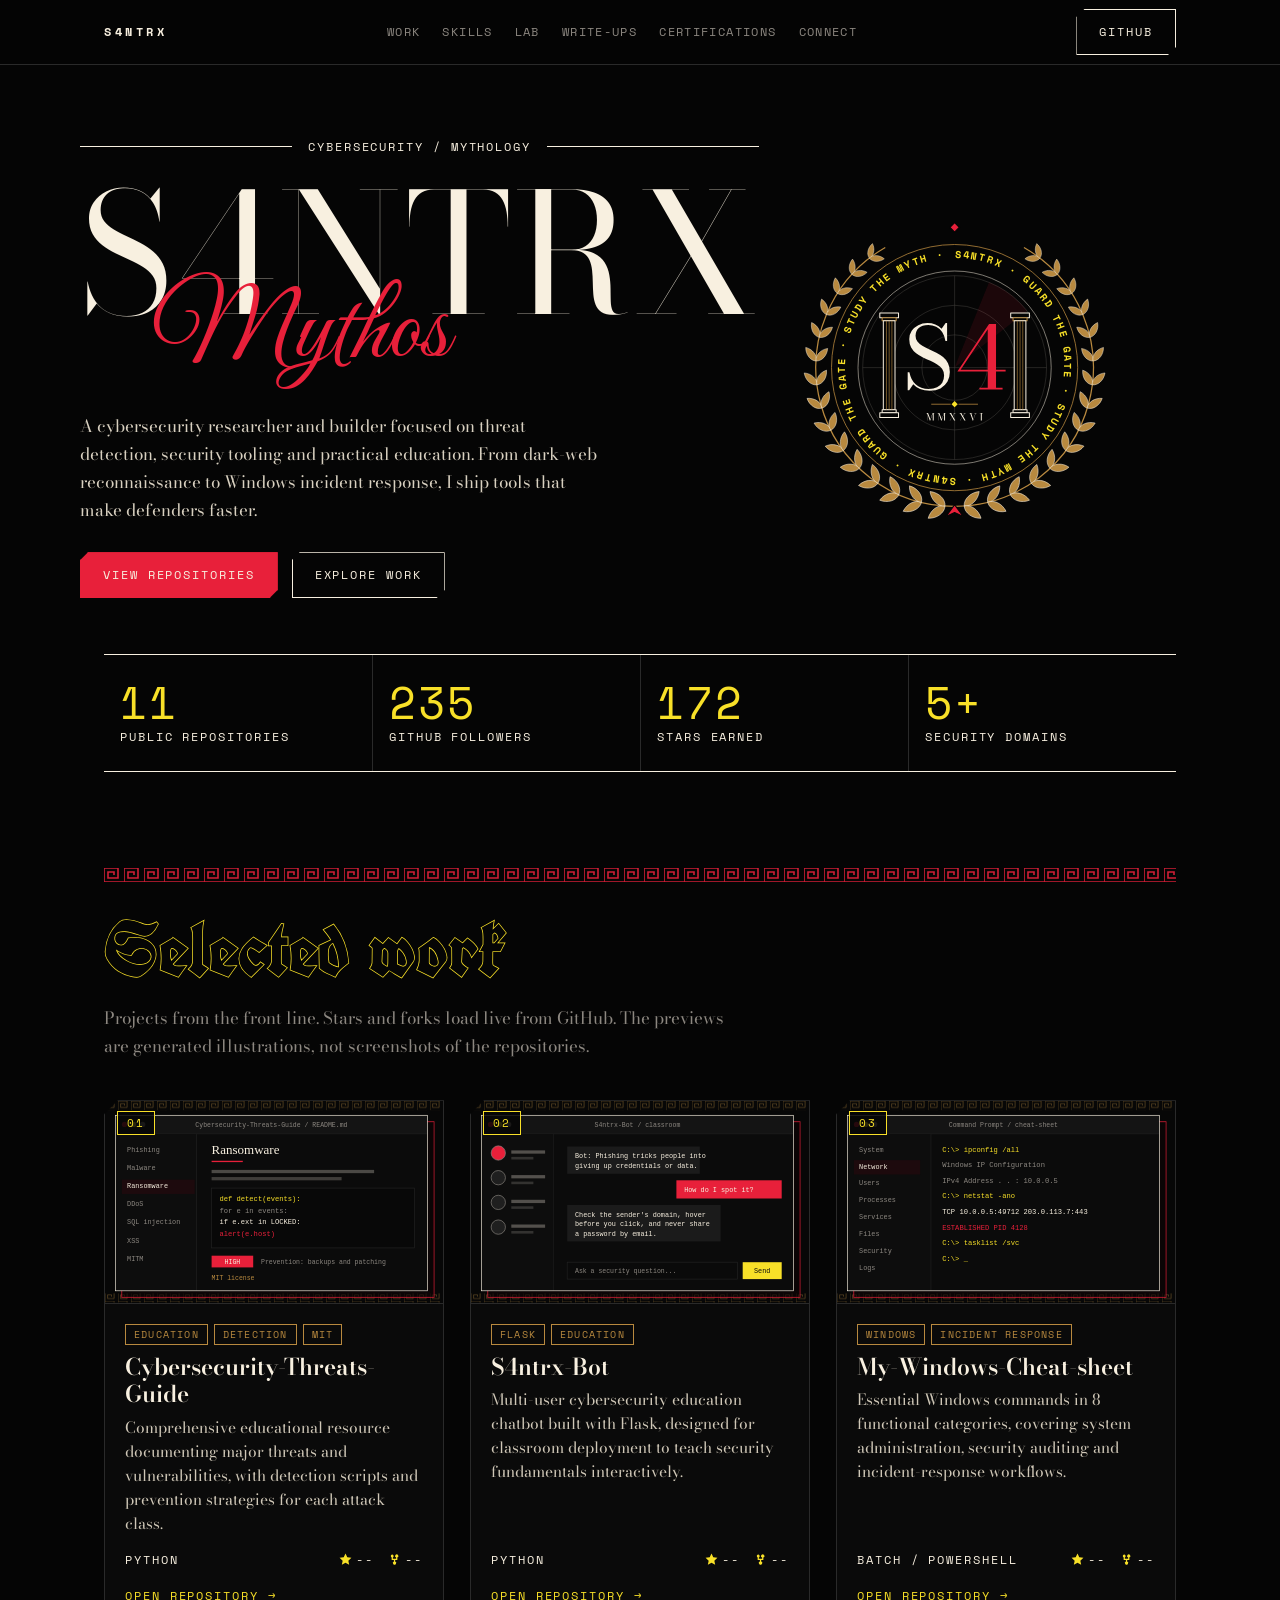
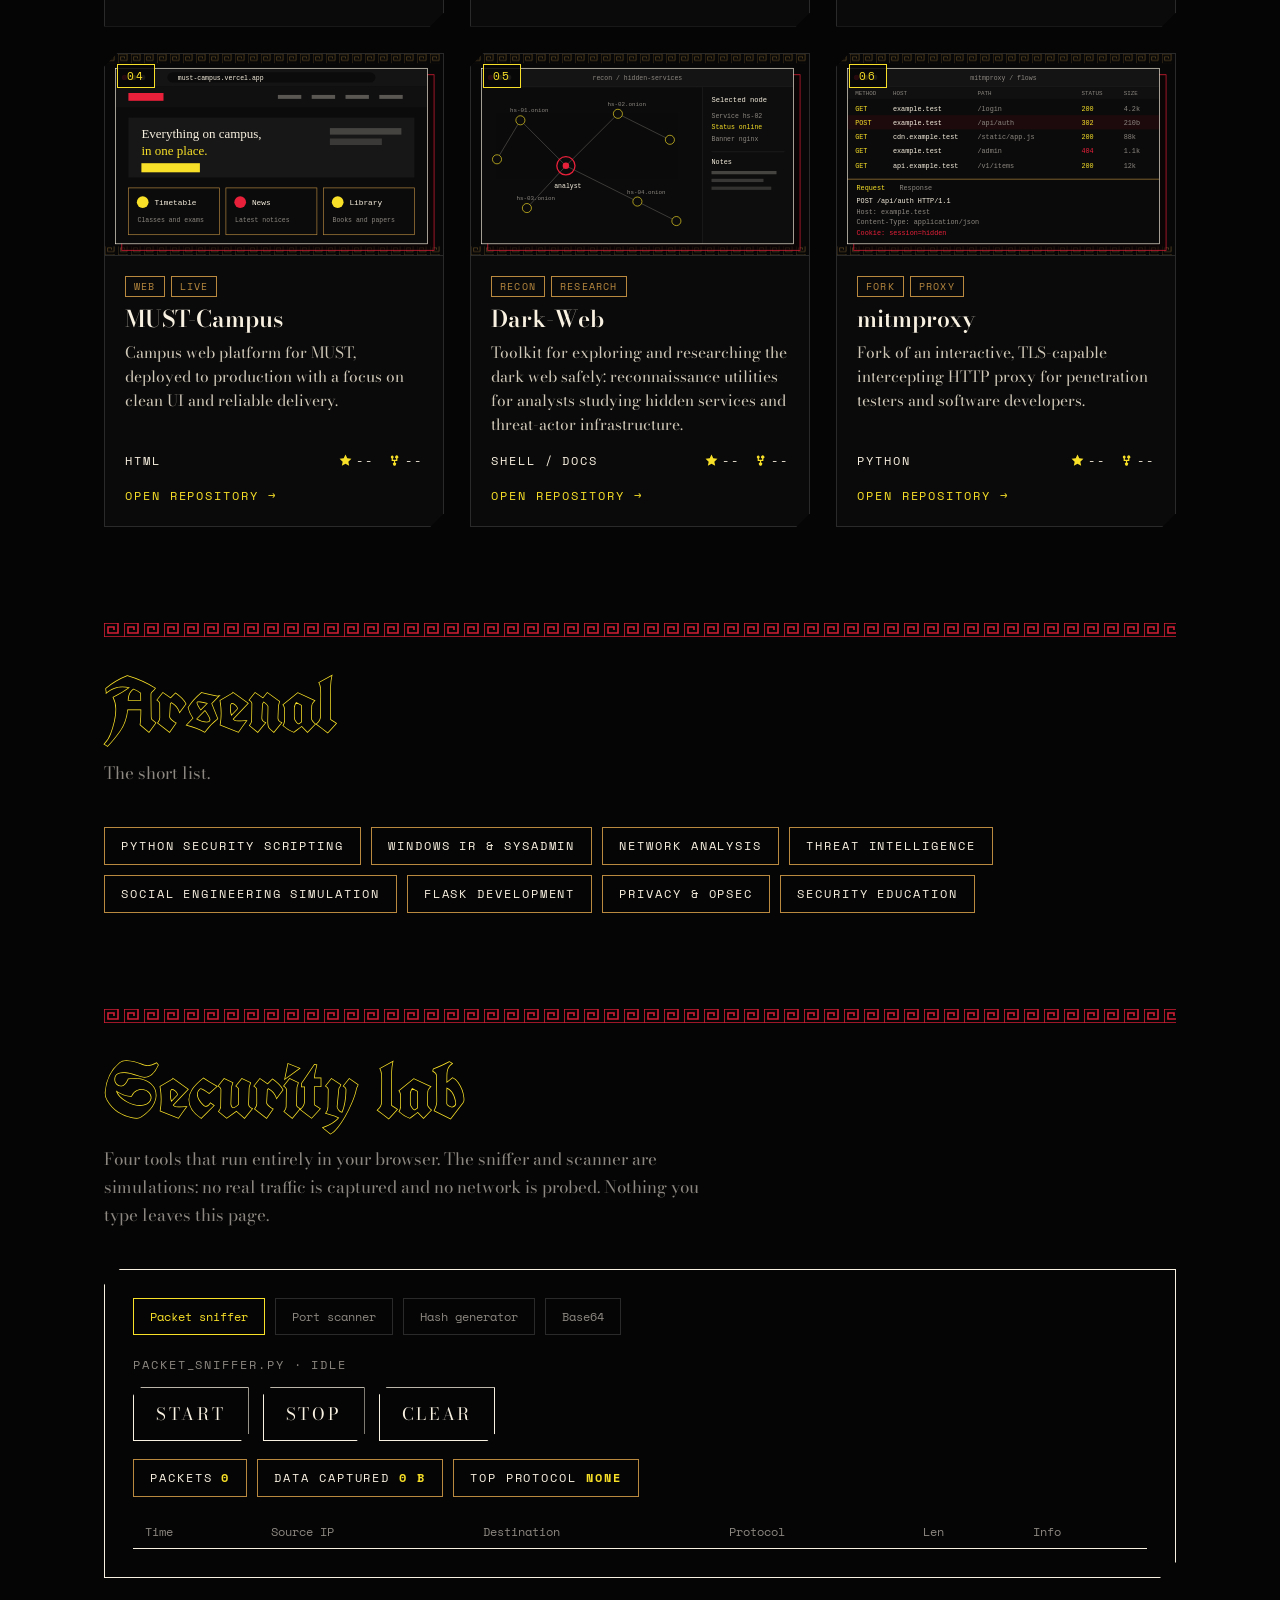
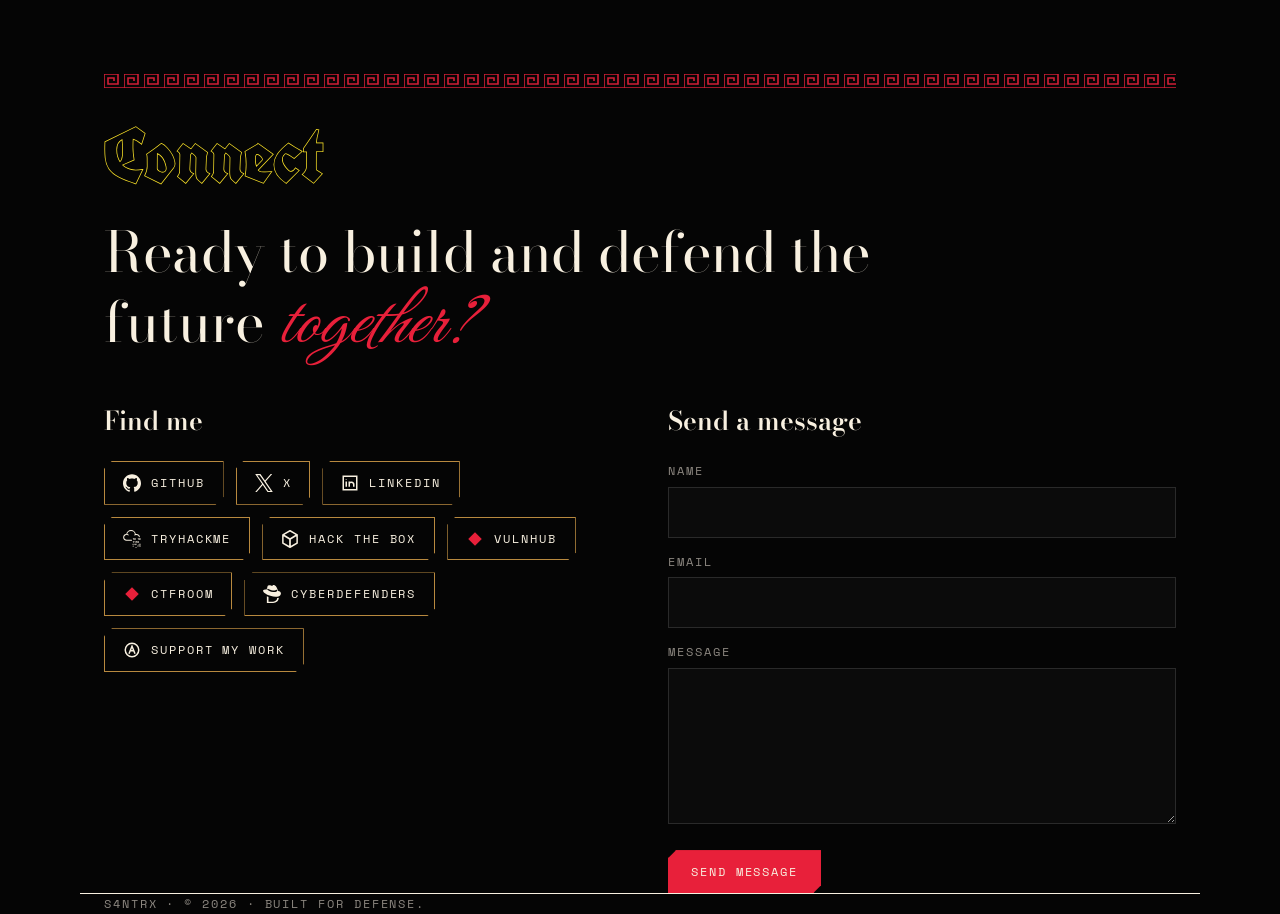
==== commit 899ddf72: "Add files via upload" ====
--- a/index.html
+++ b/index.html
@@ -1,13 +1,5 @@
 <!DOCTYPE html>
-<html lang="en">
-<head>
-<meta charset="utf-8">
-<meta name="viewport" content="width=device-width, initial-scale=1, viewport-fit=cover">
-<title>S4NTRX | Cybersecurity Researcher &amp; Tool Builder</title>
-<meta name="description" content="S4NTRX builds threat-detection tooling, incident-response references and security education platforms.">
-<link rel="icon" type="image/svg+xml" href="data:image/svg+xml,%3Csvg%20xmlns%3D%22http%3A%2F%2Fwww.w3.org%2F2000%2Fsvg%22%20viewBox%3D%22-200%20-200%20400%20400%22%3E%3Crect%20x%3D%22-200%22%20y%3D%22-200%22%20width%3D%22400%22%20height%3D%22400%22%20rx%3D%2264%22%20fill%3D%22%23050505%22%2F%3E%3Crect%20x%3D%22-190%22%20y%3D%22-190%22%20width%3D%22380%22%20height%3D%22380%22%20rx%3D%2256%22%20fill%3D%22none%22%20stroke%3D%22%23F8F0E0%22%20stroke-width%3D%225%22%2F%3E%3Cg%3E%3Cpath%20d%3D%22M0%20158A158%20158%200%200%200%2079.0%20-136.8%22%20fill%3D%22none%22%20stroke%3D%22%23B8893F%22%20stroke-width%3D%225%22%2F%3E%3Cpath%20transform%3D%22translate%2820.1%20156.7%29%20rotate%28-49.3%29%20scale%281.43%29%22%20d%3D%22M0%200C6-7%2018-7%2027%200%2018%207%206%207%200%200Z%22%20fill%3D%22%23B8893F%22%20stroke%3D%22%23050505%22%20stroke-width%3D%222%22%20stroke-linejoin%3D%22round%22%2F%3E%3Cpath%20transform%3D%22translate%2820.1%20156.7%29%20rotate%2834.7%29%20scale%281.43%29%22%20d%3D%22M0%200C6-7%2018-7%2027%200%2018%207%206%207%200%200Z%22%20fill%3D%22%23B8893F%22%20stroke%3D%22%23050505%22%20stroke-width%3D%222%22%20stroke-linejoin%3D%22round%22%2F%3E%3Cpath%20transform%3D%22translate%2863.1%20144.9%29%20rotate%28-65.5%29%20scale%281.39%29%22%20d%3D%22M0%200C6-7%2018-7%2027%200%2018%207%206%207%200%200Z%22%20fill%3D%22%23B8893F%22%20stroke%3D%22%23050505%22%20stroke-width%3D%222%22%20stroke-linejoin%3D%22round%22%2F%3E%3Cpath%20transform%3D%22translate%2863.1%20144.9%29%20rotate%2818.5%29%20scale%281.39%29%22%20d%3D%22M0%200C6-7%2018-7%2027%200%2018%207%206%207%200%200Z%22%20fill%3D%22%23B8893F%22%20stroke%3D%22%23050505%22%20stroke-width%3D%222%22%20stroke-linejoin%3D%22round%22%2F%3E%3Cpath%20transform%3D%22translate%28101.0%20121.5%29%20rotate%28-81.7%29%20scale%281.34%29%22%20d%3D%22M0%200C6-7%2018-7%2027%200%2018%207%206%207%200%200Z%22%20fill%3D%22%23B8893F%22%20stroke%3D%22%23050505%22%20stroke-width%3D%222%22%20stroke-linejoin%3D%22round%22%2F%3E%3Cpath%20transform%3D%22translate%28101.0%20121.5%29%20rotate%282.3%29%20scale%281.34%29%22%20d%3D%22M0%200C6-7%2018-7%2027%200%2018%207%206%207%200%200Z%22%20fill%3D%22%23B8893F%22%20stroke%3D%22%23050505%22%20stroke-width%3D%222%22%20stroke-linejoin%3D%22round%22%2F%3E%3Cpath%20transform%3D%22translate%28130.9%2088.4%29%20rotate%28-98.0%29%20scale%281.30%29%22%20d%3D%22M0%200C6-7%2018-7%2027%200%2018%207%206%207%200%200Z%22%20fill%3D%22%23B8893F%22%20stroke%3D%22%23050505%22%20stroke-width%3D%222%22%20stroke-linejoin%3D%22round%22%2F%3E%3Cpath%20transform%3D%22translate%28130.9%2088.4%29%20rotate%28-14.0%29%20scale%281.30%29%22%20d%3D%22M0%200C6-7%2018-7%2027%200%2018%207%206%207%200%200Z%22%20fill%3D%22%23B8893F%22%20stroke%3D%22%23050505%22%20stroke-width%3D%222%22%20stroke-linejoin%3D%22round%22%2F%3E%3Cpath%20transform%3D%22translate%28150.4%2048.3%29%20rotate%28-114.2%29%20scale%281.25%29%22%20d%3D%22M0%200C6-7%2018-7%2027%200%2018%207%206%207%200%200Z%22%20fill%3D%22%23B8893F%22%20stroke%3D%22%23050505%22%20stroke-width%3D%222%22%20stroke-linejoin%3D%22round%22%2F%3E%3Cpath%20transform%3D%22translate%28150.4%2048.3%29%20rotate%28-30.2%29%20scale%281.25%29%22%20d%3D%22M0%200C6-7%2018-7%2027%200%2018%207%206%207%200%200Z%22%20fill%3D%22%23B8893F%22%20stroke%3D%22%23050505%22%20stroke-width%3D%222%22%20stroke-linejoin%3D%22round%22%2F%3E%3Cpath%20transform%3D%22translate%28157.9%204.4%29%20rotate%28-130.4%29%20scale%281.21%29%22%20d%3D%22M0%200C6-7%2018-7%2027%200%2018%207%206%207%200%200Z%22%20fill%3D%22%23B8893F%22%20stroke%3D%22%23050505%22%20stroke-width%3D%222%22%20stroke-linejoin%3D%22round%22%2F%3E%3Cpath%20transform%3D%22translate%28157.9%204.4%29%20rotate%28-46.4%29%20scale%281.21%29%22%20d%3D%22M0%200C6-7%2018-7%2027%200%2018%207%206%207%200%200Z%22%20fill%3D%22%23B8893F%22%20stroke%3D%22%23050505%22%20stroke-width%3D%222%22%20stroke-linejoin%3D%22round%22%2F%3E%3Cpath%20transform%3D%22translate%28152.9%20-39.9%29%20rotate%28-146.6%29%20scale%281.16%29%22%20d%3D%22M0%200C6-7%2018-7%2027%200%2018%207%206%207%200%200Z%22%20fill%3D%22%23B8893F%22%20stroke%3D%22%23050505%22%20stroke-width%3D%222%22%20stroke-linejoin%3D%22round%22%2F%3E%3Cpath%20transform%3D%22translate%28152.9%20-39.9%29%20rotate%28-62.6%29%20scale%281.16%29%22%20d%3D%22M0%200C6-7%2018-7%2027%200%2018%207%206%207%200%200Z%22%20fill%3D%22%23B8893F%22%20stroke%3D%22%23050505%22%20stroke-width%3D%222%22%20stroke-linejoin%3D%22round%22%2F%3E%3Cpath%20transform%3D%22translate%28135.6%20-81.0%29%20rotate%28-162.9%29%20scale%281.12%29%22%20d%3D%22M0%200C6-7%2018-7%2027%200%2018%207%206%207%200%200Z%22%20fill%3D%22%23B8893F%22%20stroke%3D%22%23050505%22%20stroke-width%3D%222%22%20stroke-linejoin%3D%22round%22%2F%3E%3Cpath%20transform%3D%22translate%28135.6%20-81.0%29%20rotate%28-78.9%29%20scale%281.12%29%22%20d%3D%22M0%200C6-7%2018-7%2027%200%2018%207%206%207%200%200Z%22%20fill%3D%22%23B8893F%22%20stroke%3D%22%23050505%22%20stroke-width%3D%222%22%20stroke-linejoin%3D%22round%22%2F%3E%3Cpath%20transform%3D%22translate%28107.6%20-115.7%29%20rotate%28-179.1%29%20scale%281.07%29%22%20d%3D%22M0%200C6-7%2018-7%2027%200%2018%207%206%207%200%200Z%22%20fill%3D%22%23B8893F%22%20stroke%3D%22%23050505%22%20stroke-width%3D%222%22%20stroke-linejoin%3D%22round%22%2F%3E%3Cpath%20transform%3D%22translate%28107.6%20-115.7%29%20rotate%28-95.1%29%20scale%281.07%29%22%20d%3D%22M0%200C6-7%2018-7%2027%200%2018%207%206%207%200%200Z%22%20fill%3D%22%23B8893F%22%20stroke%3D%22%23050505%22%20stroke-width%3D%222%22%20stroke-linejoin%3D%22round%22%2F%3E%3Cpath%20d%3D%22M0%20158A158%20158%200%200%201%20-79.0%20-136.8%22%20fill%3D%22none%22%20stroke%3D%22%23B8893F%22%20stroke-width%3D%225%22%2F%3E%3Cpath%20transform%3D%22translate%28-20.1%20156.7%29%20rotate%28-214.7%29%20scale%281.43%29%22%20d%3D%22M0%200C6-7%2018-7%2027%200%2018%207%206%207%200%200Z%22%20fill%3D%22%23B8893F%22%20stroke%3D%22%23050505%22%20stroke-width%3D%222%22%20stroke-linejoin%3D%22round%22%2F%3E%3Cpath%20transform%3D%22translate%28-20.1%20156.7%29%20rotate%28-130.7%29%20scale%281.43%29%22%20d%3D%22M0%200C6-7%2018-7%2027%200%2018%207%206%207%200%200Z%22%20fill%3D%22%23B8893F%22%20stroke%3D%22%23050505%22%20stroke-width%3D%222%22%20stroke-linejoin%3D%22round%22%2F%3E%3Cpath%20transform%3D%22translate%28-63.1%20144.9%29%20rotate%28-198.5%29%20scale%281.39%29%22%20d%3D%22M0%200C6-7%2018-7%2027%200%2018%207%206%207%200%200Z%22%20fill%3D%22%23B8893F%22%20stroke%3D%22%23050505%22%20stroke-width%3D%222%22%20stroke-linejoin%3D%22round%22%2F%3E%3Cpath%20transform%3D%22translate%28-63.1%20144.9%29%20rotate%28-114.5%29%20scale%281.39%29%22%20d%3D%22M0%200C6-7%2018-7%2027%200%2018%207%206%207%200%200Z%22%20fill%3D%22%23B8893F%22%20stroke%3D%22%23050505%22%20stroke-width%3D%222%22%20stroke-linejoin%3D%22round%22%2F%3E%3Cpath%20transform%3D%22translate%28-101.0%20121.5%29%20rotate%28-182.3%29%20scale%281.34%29%22%20d%3D%22M0%200C6-7%2018-7%2027%200%2018%207%206%207%200%200Z%22%20fill%3D%22%23B8893F%22%20stroke%3D%22%23050505%22%20stroke-width%3D%222%22%20stroke-linejoin%3D%22round%22%2F%3E%3Cpath%20transform%3D%22translate%28-101.0%20121.5%29%20rotate%28-98.3%29%20scale%281.34%29%22%20d%3D%22M0%200C6-7%2018-7%2027%200%2018%207%206%207%200%200Z%22%20fill%3D%22%23B8893F%22%20stroke%3D%22%23050505%22%20stroke-width%3D%222%22%20stroke-linejoin%3D%22round%22%2F%3E%3Cpath%20transform%3D%22translate%28-130.9%2088.4%29%20rotate%28-166.0%29%20scale%281.30%29%22%20d%3D%22M0%200C6-7%2018-7%2027%200%2018%207%206%207%200%200Z%22%20fill%3D%22%23B8893F%22%20stroke%3D%22%23050505%22%20stroke-width%3D%222%22%20stroke-linejoin%3D%22round%22%2F%3E%3Cpath%20transform%3D%22translate%28-130.9%2088.4%29%20rotate%28-82.0%29%20scale%281.30%29%22%20d%3D%22M0%200C6-7%2018-7%2027%200%2018%207%206%207%200%200Z%22%20fill%3D%22%23B8893F%22%20stroke%3D%22%23050505%22%20stroke-width%3D%222%22%20stroke-linejoin%3D%22round%22%2F%3E%3Cpath%20transform%3D%22translate%28-150.4%2048.3%29%20rotate%28-149.8%29%20scale%281.25%29%22%20d%3D%22M0%200C6-7%2018-7%2027%200%2018%207%206%207%200%200Z%22%20fill%3D%22%23B8893F%22%20stroke%3D%22%23050505%22%20stroke-width%3D%222%22%20stroke-linejoin%3D%22round%22%2F%3E%3Cpath%20transform%3D%22translate%28-150.4%2048.3%29%20rotate%28-65.8%29%20scale%281.25%29%22%20d%3D%22M0%200C6-7%2018-7%2027%200%2018%207%206%207%200%200Z%22%20fill%3D%22%23B8893F%22%20stroke%3D%22%23050505%22%20stroke-width%3D%222%22%20stroke-linejoin%3D%22round%22%2F%3E%3Cpath%20transform%3D%22translate%28-157.9%204.4%29%20rotate%28-133.6%29%20scale%281.21%29%22%20d%3D%22M0%200C6-7%2018-7%2027%200%2018%207%206%207%200%200Z%22%20fill%3D%22%23B8893F%22%20stroke%3D%22%23050505%22%20stroke-width%3D%222%22%20stroke-linejoin%3D%22round%22%2F%3E%3Cpath%20transform%3D%22translate%28-157.9%204.4%29%20rotate%28-49.6%29%20scale%281.21%29%22%20d%3D%22M0%200C6-7%2018-7%2027%200%2018%207%206%207%200%200Z%22%20fill%3D%22%23B8893F%22%20stroke%3D%22%23050505%22%20stroke-width%3D%222%22%20stroke-linejoin%3D%22round%22%2F%3E%3Cpath%20transform%3D%22translate%28-152.9%20-39.9%29%20rotate%28-117.4%29%20scale%281.16%29%22%20d%3D%22M0%200C6-7%2018-7%2027%200%2018%207%206%207%200%200Z%22%20fill%3D%22%23B8893F%22%20stroke%3D%22%23050505%22%20stroke-width%3D%222%22%20stroke-linejoin%3D%22round%22%2F%3E%3Cpath%20transform%3D%22translate%28-152.9%20-39.9%29%20rotate%28-33.4%29%20scale%281.16%29%22%20d%3D%22M0%200C6-7%2018-7%2027%200%2018%207%206%207%200%200Z%22%20fill%3D%22%23B8893F%22%20stroke%3D%22%23050505%22%20stroke-width%3D%222%22%20stroke-linejoin%3D%22round%22%2F%3E%3Cpath%20transform%3D%22translate%28-135.6%20-81.0%29%20rotate%28-101.1%29%20scale%281.12%29%22%20d%3D%22M0%200C6-7%2018-7%2027%200%2018%207%206%207%200%200Z%22%20fill%3D%22%23B8893F%22%20stroke%3D%22%23050505%22%20stroke-width%3D%222%22%20stroke-linejoin%3D%22round%22%2F%3E%3Cpath%20transform%3D%22translate%28-135.6%20-81.0%29%20rotate%28-17.1%29%20scale%281.12%29%22%20d%3D%22M0%200C6-7%2018-7%2027%200%2018%207%206%207%200%200Z%22%20fill%3D%22%23B8893F%22%20stroke%3D%22%23050505%22%20stroke-width%3D%222%22%20stroke-linejoin%3D%22round%22%2F%3E%3Cpath%20transform%3D%22translate%28-107.6%20-115.7%29%20rotate%28-84.9%29%20scale%281.07%29%22%20d%3D%22M0%200C6-7%2018-7%2027%200%2018%207%206%207%200%200Z%22%20fill%3D%22%23B8893F%22%20stroke%3D%22%23050505%22%20stroke-width%3D%222%22%20stroke-linejoin%3D%22round%22%2F%3E%3Cpath%20transform%3D%22translate%28-107.6%20-115.7%29%20rotate%28-0.9%29%20scale%281.07%29%22%20d%3D%22M0%200C6-7%2018-7%2027%200%2018%207%206%207%200%200Z%22%20fill%3D%22%23B8893F%22%20stroke%3D%22%23050505%22%20stroke-width%3D%222%22%20stroke-linejoin%3D%22round%22%2F%3E%3C%2Fg%3E%3Ccircle%20r%3D%22122%22%20fill%3D%22none%22%20stroke%3D%22%23B8893F%22%20stroke-width%3D%226%22%2F%3E%3Cpath%20d%3D%22M0%20154l-16%2024%2016-8%2016%208z%22%20fill%3D%22%23E8203A%22%20stroke%3D%22%23050505%22%20stroke-width%3D%223%22%20stroke-linejoin%3D%22round%22%2F%3E%3Cpath%20d%3D%22M0-186l11%2011-11%2011-11-11z%22%20fill%3D%22%23E8203A%22%20stroke%3D%22%23050505%22%20stroke-width%3D%223%22%2F%3E%3Cpath%20d%3D%22M-42.838%2055.204Q-52.641999999999996%2055.204%20-59.786%2052.164Q-66.93%2049.124%20-71.718%2043.804L-78.786%2054.52H-81.37V23.284000000000002H-78.406Q-77.19%2029.516000000000002%20-74.53%2034.76Q-71.87%2040.004%20-67.652%2043.879999999999995Q-63.434%2047.756%20-57.62%2049.922Q-51.806%2052.088%20-44.206%2052.088Q-36.15%2052.088%20-30.26%2049.352000000000004Q-24.370000000000005%2046.616%20-21.178000000000004%2041.41Q-17.986000000000004%2036.204%20-17.986000000000004%2028.68Q-17.986000000000004%2021.992%20-21.254000000000005%2017.394Q-24.522000000000006%2012.796%20-29.956000000000003%209.414000000000001Q-35.39%206.032000000000004%20-41.85%203.182000000000002Q-48.31%200.33200000000000074%20-54.77%20-2.783999999999999Q-61.230000000000004%20-5.899999999999999%20-66.664%20-10.041999999999998Q-72.098%20-14.183999999999997%20-75.366%20-20.073999999999998Q-78.634%20-25.964%20-78.634%20-34.39999999999999Q-78.634%20-42.836%20-74.378%20-49.144Q-70.122%20-55.452%20-62.94%20-58.986Q-55.758%20-62.519999999999996%20-47.094%20-62.519999999999996Q-39.57%20-62.519999999999996%20-33.262%20-60.126Q-26.954%20-57.732%20-22.317999999999998%20-52.867999999999995L-15.25%20-62.519999999999996H-12.742000000000004V-31.283999999999992H-15.629999999999995Q-17.150000000000006%20-40.78399999999999%20-21.330000000000005%20-46.977999999999994Q-25.510000000000005%20-53.172%20-31.742%20-56.174Q-37.974%20-59.176%20-45.65%20-59.176Q-56.518%20-59.176%20-62.104%20-54.046Q-67.69%20-48.916%20-67.69%20-40.480000000000004Q-67.69%20-34.476%20-64.46000000000001%20-30.296Q-61.230000000000004%20-26.116%20-55.91%20-22.961999999999996Q-50.589999999999996%20-19.807999999999993%20-44.206%20-16.995999999999995Q-37.822%20-14.183999999999997%20-31.438000000000002%20-10.953999999999997Q-25.054000000000002%20-7.723999999999997%20-19.734%20-3.315999999999999Q-14.414000000000001%201.0919999999999987%20-11.183999999999997%207.361999999999998Q-7.9539999999999935%2013.631999999999998%20-7.9539999999999935%2022.6Q-7.9539999999999935%2032.480000000000004%20-12.209999999999994%2039.81400000000001Q-16.465999999999994%2047.148%20-24.293999999999997%2051.176Q-32.122%2055.204%20-42.838%2055.204Z%22%20fill%3D%22%23F8F0E0%22%2F%3E%3Cpath%20d%3D%22M42.913999999999994%2053.0V50.036H57.35399999999999V21.764H4.457999999999994L59.63399999999999%20-61.0H71.794V18.800000000000004H88.514V21.764H71.794V50.036H83.19399999999999V53.0ZM57.35399999999999%2018.800000000000004V-51.879999999999995L10.081999999999994%2018.800000000000004Z%22%20fill%3D%22%23E8203A%22%2F%3E%3C%2Fsvg%3E"><link rel="preconnect" href="https://fonts.googleapis.com"><link rel="preconnect" href="https://fonts.gstatic.com" crossorigin>
-<link href="https://fonts.googleapis.com/css2?family=Bodoni+Moda:ital,wght@0,400;0,600;1,400&family=Great+Vibes&family=Space+Mono:wght@400;700&family=UnifrakturCook:wght@700&display=swap" rel="stylesheet">
-<style>
+<html lang="en"><head><meta charset="utf-8"><meta name="viewport" content="width=device-width, initial-scale=1, viewport-fit=cover"><title>S4NTRX | Cybersecurity Researcher &amp; Tool Builder</title><meta name="description" content="S4NTRX builds threat-detection tooling, incident-response references and security education platforms."><link rel="icon" type="image/svg+xml" href="data:image/svg+xml,%3Csvg%20xmlns%3D%22http%3A%2F%2Fwww.w3.org%2F2000%2Fsvg%22%20viewBox%3D%22-200%20-200%20400%20400%22%3E%3Crect%20x%3D%22-200%22%20y%3D%22-200%22%20width%3D%22400%22%20height%3D%22400%22%20rx%3D%2264%22%20fill%3D%22%23050505%22%2F%3E%3Crect%20x%3D%22-190%22%20y%3D%22-190%22%20width%3D%22380%22%20height%3D%22380%22%20rx%3D%2256%22%20fill%3D%22none%22%20stroke%3D%22%23F8F0E0%22%20stroke-width%3D%225%22%2F%3E%3Cg%3E%3Cpath%20d%3D%22M0%20158A158%20158%200%200%200%2079.0%20-136.8%22%20fill%3D%22none%22%20stroke%3D%22%23B8893F%22%20stroke-width%3D%225%22%2F%3E%3Cpath%20transform%3D%22translate%2820.1%20156.7%29%20rotate%28-49.3%29%20scale%281.43%29%22%20d%3D%22M0%200C6-7%2018-7%2027%200%2018%207%206%207%200%200Z%22%20fill%3D%22%23B8893F%22%20stroke%3D%22%23050505%22%20stroke-width%3D%222%22%20stroke-linejoin%3D%22round%22%2F%3E%3Cpath%20transform%3D%22translate%2820.1%20156.7%29%20rotate%2834.7%29%20scale%281.43%29%22%20d%3D%22M0%200C6-7%2018-7%2027%200%2018%207%206%207%200%200Z%22%20fill%3D%22%23B8893F%22%20stroke%3D%22%23050505%22%20stroke-width%3D%222%22%20stroke-linejoin%3D%22round%22%2F%3E%3Cpath%20transform%3D%22translate%2863.1%20144.9%29%20rotate%28-65.5%29%20scale%281.39%29%22%20d%3D%22M0%200C6-7%2018-7%2027%200%2018%207%206%207%200%200Z%22%20fill%3D%22%23B8893F%22%20stroke%3D%22%23050505%22%20stroke-width%3D%222%22%20stroke-linejoin%3D%22round%22%2F%3E%3Cpath%20transform%3D%22translate%2863.1%20144.9%29%20rotate%2818.5%29%20scale%281.39%29%22%20d%3D%22M0%200C6-7%2018-7%2027%200%2018%207%206%207%200%200Z%22%20fill%3D%22%23B8893F%22%20stroke%3D%22%23050505%22%20stroke-width%3D%222%22%20stroke-linejoin%3D%22round%22%2F%3E%3Cpath%20transform%3D%22translate%28101.0%20121.5%29%20rotate%28-81.7%29%20scale%281.34%29%22%20d%3D%22M0%200C6-7%2018-7%2027%200%2018%207%206%207%200%200Z%22%20fill%3D%22%23B8893F%22%20stroke%3D%22%23050505%22%20stroke-width%3D%222%22%20stroke-linejoin%3D%22round%22%2F%3E%3Cpath%20transform%3D%22translate%28101.0%20121.5%29%20rotate%282.3%29%20scale%281.34%29%22%20d%3D%22M0%200C6-7%2018-7%2027%200%2018%207%206%207%200%200Z%22%20fill%3D%22%23B8893F%22%20stroke%3D%22%23050505%22%20stroke-width%3D%222%22%20stroke-linejoin%3D%22round%22%2F%3E%3Cpath%20transform%3D%22translate%28130.9%2088.4%29%20rotate%28-98.0%29%20scale%281.30%29%22%20d%3D%22M0%200C6-7%2018-7%2027%200%2018%207%206%207%200%200Z%22%20fill%3D%22%23B8893F%22%20stroke%3D%22%23050505%22%20stroke-width%3D%222%22%20stroke-linejoin%3D%22round%22%2F%3E%3Cpath%20transform%3D%22translate%28130.9%2088.4%29%20rotate%28-14.0%29%20scale%281.30%29%22%20d%3D%22M0%200C6-7%2018-7%2027%200%2018%207%206%207%200%200Z%22%20fill%3D%22%23B8893F%22%20stroke%3D%22%23050505%22%20stroke-width%3D%222%22%20stroke-linejoin%3D%22round%22%2F%3E%3Cpath%20transform%3D%22translate%28150.4%2048.3%29%20rotate%28-114.2%29%20scale%281.25%29%22%20d%3D%22M0%200C6-7%2018-7%2027%200%2018%207%206%207%200%200Z%22%20fill%3D%22%23B8893F%22%20stroke%3D%22%23050505%22%20stroke-width%3D%222%22%20stroke-linejoin%3D%22round%22%2F%3E%3Cpath%20transform%3D%22translate%28150.4%2048.3%29%20rotate%28-30.2%29%20scale%281.25%29%22%20d%3D%22M0%200C6-7%2018-7%2027%200%2018%207%206%207%200%200Z%22%20fill%3D%22%23B8893F%22%20stroke%3D%22%23050505%22%20stroke-width%3D%222%22%20stroke-linejoin%3D%22round%22%2F%3E%3Cpath%20transform%3D%22translate%28157.9%204.4%29%20rotate%28-130.4%29%20scale%281.21%29%22%20d%3D%22M0%200C6-7%2018-7%2027%200%2018%207%206%207%200%200Z%22%20fill%3D%22%23B8893F%22%20stroke%3D%22%23050505%22%20stroke-width%3D%222%22%20stroke-linejoin%3D%22round%22%2F%3E%3Cpath%20transform%3D%22translate%28157.9%204.4%29%20rotate%28-46.4%29%20scale%281.21%29%22%20d%3D%22M0%200C6-7%2018-7%2027%200%2018%207%206%207%200%200Z%22%20fill%3D%22%23B8893F%22%20stroke%3D%22%23050505%22%20stroke-width%3D%222%22%20stroke-linejoin%3D%22round%22%2F%3E%3Cpath%20transform%3D%22translate%28152.9%20-39.9%29%20rotate%28-146.6%29%20scale%281.16%29%22%20d%3D%22M0%200C6-7%2018-7%2027%200%2018%207%206%207%200%200Z%22%20fill%3D%22%23B8893F%22%20stroke%3D%22%23050505%22%20stroke-width%3D%222%22%20stroke-linejoin%3D%22round%22%2F%3E%3Cpath%20transform%3D%22translate%28152.9%20-39.9%29%20rotate%28-62.6%29%20scale%281.16%29%22%20d%3D%22M0%200C6-7%2018-7%2027%200%2018%207%206%207%200%200Z%22%20fill%3D%22%23B8893F%22%20stroke%3D%22%23050505%22%20stroke-width%3D%222%22%20stroke-linejoin%3D%22round%22%2F%3E%3Cpath%20transform%3D%22translate%28135.6%20-81.0%29%20rotate%28-162.9%29%20scale%281.12%29%22%20d%3D%22M0%200C6-7%2018-7%2027%200%2018%207%206%207%200%200Z%22%20fill%3D%22%23B8893F%22%20stroke%3D%22%23050505%22%20stroke-width%3D%222%22%20stroke-linejoin%3D%22round%22%2F%3E%3Cpath%20transform%3D%22translate%28135.6%20-81.0%29%20rotate%28-78.9%29%20scale%281.12%29%22%20d%3D%22M0%200C6-7%2018-7%2027%200%2018%207%206%207%200%200Z%22%20fill%3D%22%23B8893F%22%20stroke%3D%22%23050505%22%20stroke-width%3D%222%22%20stroke-linejoin%3D%22round%22%2F%3E%3Cpath%20transform%3D%22translate%28107.6%20-115.7%29%20rotate%28-179.1%29%20scale%281.07%29%22%20d%3D%22M0%200C6-7%2018-7%2027%200%2018%207%206%207%200%200Z%22%20fill%3D%22%23B8893F%22%20stroke%3D%22%23050505%22%20stroke-width%3D%222%22%20stroke-linejoin%3D%22round%22%2F%3E%3Cpath%20transform%3D%22translate%28107.6%20-115.7%29%20rotate%28-95.1%29%20scale%281.07%29%22%20d%3D%22M0%200C6-7%2018-7%2027%200%2018%207%206%207%200%200Z%22%20fill%3D%22%23B8893F%22%20stroke%3D%22%23050505%22%20stroke-width%3D%222%22%20stroke-linejoin%3D%22round%22%2F%3E%3Cpath%20d%3D%22M0%20158A158%20158%200%200%201%20-79.0%20-136.8%22%20fill%3D%22none%22%20stroke%3D%22%23B8893F%22%20stroke-width%3D%225%22%2F%3E%3Cpath%20transform%3D%22translate%28-20.1%20156.7%29%20rotate%28-214.7%29%20scale%281.43%29%22%20d%3D%22M0%200C6-7%2018-7%2027%200%2018%207%206%207%200%200Z%22%20fill%3D%22%23B8893F%22%20stroke%3D%22%23050505%22%20stroke-width%3D%222%22%20stroke-linejoin%3D%22round%22%2F%3E%3Cpath%20transform%3D%22translate%28-20.1%20156.7%29%20rotate%28-130.7%29%20scale%281.43%29%22%20d%3D%22M0%200C6-7%2018-7%2027%200%2018%207%206%207%200%200Z%22%20fill%3D%22%23B8893F%22%20stroke%3D%22%23050505%22%20stroke-width%3D%222%22%20stroke-linejoin%3D%22round%22%2F%3E%3Cpath%20transform%3D%22translate%28-63.1%20144.9%29%20rotate%28-198.5%29%20scale%281.39%29%22%20d%3D%22M0%200C6-7%2018-7%2027%200%2018%207%206%207%200%200Z%22%20fill%3D%22%23B8893F%22%20stroke%3D%22%23050505%22%20stroke-width%3D%222%22%20stroke-linejoin%3D%22round%22%2F%3E%3Cpath%20transform%3D%22translate%28-63.1%20144.9%29%20rotate%28-114.5%29%20scale%281.39%29%22%20d%3D%22M0%200C6-7%2018-7%2027%200%2018%207%206%207%200%200Z%22%20fill%3D%22%23B8893F%22%20stroke%3D%22%23050505%22%20stroke-width%3D%222%22%20stroke-linejoin%3D%22round%22%2F%3E%3Cpath%20transform%3D%22translate%28-101.0%20121.5%29%20rotate%28-182.3%29%20scale%281.34%29%22%20d%3D%22M0%200C6-7%2018-7%2027%200%2018%207%206%207%200%200Z%22%20fill%3D%22%23B8893F%22%20stroke%3D%22%23050505%22%20stroke-width%3D%222%22%20stroke-linejoin%3D%22round%22%2F%3E%3Cpath%20transform%3D%22translate%28-101.0%20121.5%29%20rotate%28-98.3%29%20scale%281.34%29%22%20d%3D%22M0%200C6-7%2018-7%2027%200%2018%207%206%207%200%200Z%22%20fill%3D%22%23B8893F%22%20stroke%3D%22%23050505%22%20stroke-width%3D%222%22%20stroke-linejoin%3D%22round%22%2F%3E%3Cpath%20transform%3D%22translate%28-130.9%2088.4%29%20rotate%28-166.0%29%20scale%281.30%29%22%20d%3D%22M0%200C6-7%2018-7%2027%200%2018%207%206%207%200%200Z%22%20fill%3D%22%23B8893F%22%20stroke%3D%22%23050505%22%20stroke-width%3D%222%22%20stroke-linejoin%3D%22round%22%2F%3E%3Cpath%20transform%3D%22translate%28-130.9%2088.4%29%20rotate%28-82.0%29%20scale%281.30%29%22%20d%3D%22M0%200C6-7%2018-7%2027%200%2018%207%206%207%200%200Z%22%20fill%3D%22%23B8893F%22%20stroke%3D%22%23050505%22%20stroke-width%3D%222%22%20stroke-linejoin%3D%22round%22%2F%3E%3Cpath%20transform%3D%22translate%28-150.4%2048.3%29%20rotate%28-149.8%29%20scale%281.25%29%22%20d%3D%22M0%200C6-7%2018-7%2027%200%2018%207%206%207%200%200Z%22%20fill%3D%22%23B8893F%22%20stroke%3D%22%23050505%22%20stroke-width%3D%222%22%20stroke-linejoin%3D%22round%22%2F%3E%3Cpath%20transform%3D%22translate%28-150.4%2048.3%29%20rotate%28-65.8%29%20scale%281.25%29%22%20d%3D%22M0%200C6-7%2018-7%2027%200%2018%207%206%207%200%200Z%22%20fill%3D%22%23B8893F%22%20stroke%3D%22%23050505%22%20stroke-width%3D%222%22%20stroke-linejoin%3D%22round%22%2F%3E%3Cpath%20transform%3D%22translate%28-157.9%204.4%29%20rotate%28-133.6%29%20scale%281.21%29%22%20d%3D%22M0%200C6-7%2018-7%2027%200%2018%207%206%207%200%200Z%22%20fill%3D%22%23B8893F%22%20stroke%3D%22%23050505%22%20stroke-width%3D%222%22%20stroke-linejoin%3D%22round%22%2F%3E%3Cpath%20transform%3D%22translate%28-157.9%204.4%29%20rotate%28-49.6%29%20scale%281.21%29%22%20d%3D%22M0%200C6-7%2018-7%2027%200%2018%207%206%207%200%200Z%22%20fill%3D%22%23B8893F%22%20stroke%3D%22%23050505%22%20stroke-width%3D%222%22%20stroke-linejoin%3D%22round%22%2F%3E%3Cpath%20transform%3D%22translate%28-152.9%20-39.9%29%20rotate%28-117.4%29%20scale%281.16%29%22%20d%3D%22M0%200C6-7%2018-7%2027%200%2018%207%206%207%200%200Z%22%20fill%3D%22%23B8893F%22%20stroke%3D%22%23050505%22%20stroke-width%3D%222%22%20stroke-linejoin%3D%22round%22%2F%3E%3Cpath%20transform%3D%22translate%28-152.9%20-39.9%29%20rotate%28-33.4%29%20scale%281.16%29%22%20d%3D%22M0%200C6-7%2018-7%2027%200%2018%207%206%207%200%200Z%22%20fill%3D%22%23B8893F%22%20stroke%3D%22%23050505%22%20stroke-width%3D%222%22%20stroke-linejoin%3D%22round%22%2F%3E%3Cpath%20transform%3D%22translate%28-135.6%20-81.0%29%20rotate%28-101.1%29%20scale%281.12%29%22%20d%3D%22M0%200C6-7%2018-7%2027%200%2018%207%206%207%200%200Z%22%20fill%3D%22%23B8893F%22%20stroke%3D%22%23050505%22%20stroke-width%3D%222%22%20stroke-linejoin%3D%22round%22%2F%3E%3Cpath%20transform%3D%22translate%28-135.6%20-81.0%29%20rotate%28-17.1%29%20scale%281.12%29%22%20d%3D%22M0%200C6-7%2018-7%2027%200%2018%207%206%207%200%200Z%22%20fill%3D%22%23B8893F%22%20stroke%3D%22%23050505%22%20stroke-width%3D%222%22%20stroke-linejoin%3D%22round%22%2F%3E%3Cpath%20transform%3D%22translate%28-107.6%20-115.7%29%20rotate%28-84.9%29%20scale%281.07%29%22%20d%3D%22M0%200C6-7%2018-7%2027%200%2018%207%206%207%200%200Z%22%20fill%3D%22%23B8893F%22%20stroke%3D%22%23050505%22%20stroke-width%3D%222%22%20stroke-linejoin%3D%22round%22%2F%3E%3Cpath%20transform%3D%22translate%28-107.6%20-115.7%29%20rotate%28-0.9%29%20scale%281.07%29%22%20d%3D%22M0%200C6-7%2018-7%2027%200%2018%207%206%207%200%200Z%22%20fill%3D%22%23B8893F%22%20stroke%3D%22%23050505%22%20stroke-width%3D%222%22%20stroke-linejoin%3D%22round%22%2F%3E%3C%2Fg%3E%3Ccircle%20r%3D%22122%22%20fill%3D%22none%22%20stroke%3D%22%23B8893F%22%20stroke-width%3D%226%22%2F%3E%3Cpath%20d%3D%22M0%20154l-16%2024%2016-8%2016%208z%22%20fill%3D%22%23E8203A%22%20stroke%3D%22%23050505%22%20stroke-width%3D%223%22%20stroke-linejoin%3D%22round%22%2F%3E%3Cpath%20d%3D%22M0-186l11%2011-11%2011-11-11z%22%20fill%3D%22%23E8203A%22%20stroke%3D%22%23050505%22%20stroke-width%3D%223%22%2F%3E%3Cpath%20d%3D%22M-42.838%2055.204Q-52.641999999999996%2055.204%20-59.786%2052.164Q-66.93%2049.124%20-71.718%2043.804L-78.786%2054.52H-81.37V23.284000000000002H-78.406Q-77.19%2029.516000000000002%20-74.53%2034.76Q-71.87%2040.004%20-67.652%2043.879999999999995Q-63.434%2047.756%20-57.62%2049.922Q-51.806%2052.088%20-44.206%2052.088Q-36.15%2052.088%20-30.26%2049.352000000000004Q-24.370000000000005%2046.616%20-21.178000000000004%2041.41Q-17.986000000000004%2036.204%20-17.986000000000004%2028.68Q-17.986000000000004%2021.992%20-21.254000000000005%2017.394Q-24.522000000000006%2012.796%20-29.956000000000003%209.414000000000001Q-35.39%206.032000000000004%20-41.85%203.182000000000002Q-48.31%200.33200000000000074%20-54.77%20-2.783999999999999Q-61.230000000000004%20-5.899999999999999%20-66.664%20-10.041999999999998Q-72.098%20-14.183999999999997%20-75.366%20-20.073999999999998Q-78.634%20-25.964%20-78.634%20-34.39999999999999Q-78.634%20-42.836%20-74.378%20-49.144Q-70.122%20-55.452%20-62.94%20-58.986Q-55.758%20-62.519999999999996%20-47.094%20-62.519999999999996Q-39.57%20-62.519999999999996%20-33.262%20-60.126Q-26.954%20-57.732%20-22.317999999999998%20-52.867999999999995L-15.25%20-62.519999999999996H-12.742000000000004V-31.283999999999992H-15.629999999999995Q-17.150000000000006%20-40.78399999999999%20-21.330000000000005%20-46.977999999999994Q-25.510000000000005%20-53.172%20-31.742%20-56.174Q-37.974%20-59.176%20-45.65%20-59.176Q-56.518%20-59.176%20-62.104%20-54.046Q-67.69%20-48.916%20-67.69%20-40.480000000000004Q-67.69%20-34.476%20-64.46000000000001%20-30.296Q-61.230000000000004%20-26.116%20-55.91%20-22.961999999999996Q-50.589999999999996%20-19.807999999999993%20-44.206%20-16.995999999999995Q-37.822%20-14.183999999999997%20-31.438000000000002%20-10.953999999999997Q-25.054000000000002%20-7.723999999999997%20-19.734%20-3.315999999999999Q-14.414000000000001%201.0919999999999987%20-11.183999999999997%207.361999999999998Q-7.9539999999999935%2013.631999999999998%20-7.9539999999999935%2022.6Q-7.9539999999999935%2032.480000000000004%20-12.209999999999994%2039.81400000000001Q-16.465999999999994%2047.148%20-24.293999999999997%2051.176Q-32.122%2055.204%20-42.838%2055.204Z%22%20fill%3D%22%23F8F0E0%22%2F%3E%3Cpath%20d%3D%22M42.913999999999994%2053.0V50.036H57.35399999999999V21.764H4.457999999999994L59.63399999999999%20-61.0H71.794V18.800000000000004H88.514V21.764H71.794V50.036H83.19399999999999V53.0ZM57.35399999999999%2018.800000000000004V-51.879999999999995L10.081999999999994%2018.800000000000004Z%22%20fill%3D%22%23E8203A%22%2F%3E%3C%2Fsvg%3E"><link rel="preconnect" href="https://fonts.googleapis.com"><link rel="preconnect" href="https://fonts.gstatic.com" crossorigin><link href="https://fonts.googleapis.com/css2?family=Bodoni+Moda:ital,wght@0,400;0,600;1,400&family=Great+Vibes&family=Space+Mono:wght@400;700&family=UnifrakturCook:wght@700&display=swap" rel="stylesheet"><style>
 :root{--bk:#050505;--bone:#F8F0E0;--red:#E8203A;--yel:#F8E028;--gold:#B8893F;--mute:#8C8780;--line:#2a2a2a;color-scheme:dark}
 *{box-sizing:border-box;margin:0}
 html{scroll-behavior:smooth;scroll-padding-top:72px}
@@ -76,6 +68,15 @@
 .soc a{display:flex;justify-content:space-between;padding:14px 0;border-top:1px solid var(--line)}.soc a:last-child{border-bottom:1px solid var(--line)}.soc a:hover{color:var(--yel)}.soc span{color:var(--mute)}
 form label{display:block;margin:14px 0 6px;color:var(--mute)}form .btn{margin-top:18px;background:var(--red);border-color:var(--red);color:var(--bone);cursor:pointer;font-family:"Space Mono",monospace}form .btn:hover{background:var(--yel);color:var(--bk)}
 .hp{display:none}
+.idx{color:var(--red);margin-bottom:10px}.mute{color:var(--mute);margin:18px 0 10px}
+.h3{font-weight:600;font-size:26px;margin:56px 0 18px}.h3.f0{margin-top:0}
+.two{display:grid;grid-template-columns:1.2fr .8fr;gap:56px}.two p{color:#d8d0c0}
+.focus{list-style:none;padding:0}.focus li{padding:12px 0;border-top:1px solid var(--line);color:#d8d0c0}.focus li:last-child{border-bottom:1px solid var(--line)}
+.tight{padding-top:72px}
+.empty{border:1px dashed var(--gold);padding:22px;color:var(--mute)}.empty a{color:var(--yel);border-bottom:1px solid var(--yel)}
+.ent{padding:16px 0;border-top:1px solid var(--line)}.ent:last-child{border-bottom:1px solid var(--line)}.ent b{display:block;font-weight:600;font-size:20px}.ent span{color:var(--mute)}.ent .y{color:var(--yel);float:right}
+.docs a.doc{display:flex;justify-content:space-between;align-items:baseline;gap:20px;flex-wrap:wrap;padding:20px 0;border-top:1px solid var(--line);transition:color .2s}.docs a.doc:last-child{border-bottom:1px solid var(--line)}.docs a.doc b{font-weight:600;font-size:22px}.docs a.doc span{color:var(--mute)}.docs a.doc:hover b{color:var(--yel)}
+@media(max-width:820px){.two{grid-template-columns:1fr;gap:32px}}
 .cards{gap:26px}.card{clip-path:polygon(14px 0,100% 0,100% calc(100% - 14px),calc(100% - 14px) 100%,0 100%,0 14px)}
 .shot{position:relative;overflow:hidden;border-bottom:1px solid var(--line);background:#070707}.shot .art{transition:transform .6s}.card:hover .shot .art{transform:scale(1.05)}
 .num{position:absolute;top:10px;left:12px;color:var(--yel);background:rgba(5,5,5,.85);padding:2px 9px;border:1px solid var(--yel);font-size:11px}
@@ -88,14 +89,23 @@
 .lab .btn{background:none;color:var(--bone);cursor:pointer;font:inherit;margin:12px 10px 0 0}.lab .actions .btn{margin:0}.lab .btn:hover{background:var(--yel);color:var(--bk)}
 .soc{display:flex;flex-wrap:wrap;gap:12px}.soc a{display:inline-flex;align-items:center;gap:10px;padding:11px 18px;border:1px solid var(--gold);border-top:1px solid var(--gold);clip-path:polygon(8px 0,100% 0,100% calc(100% - 8px),calc(100% - 8px) 100%,0 100%,0 8px)}.soc a:last-child{border-bottom:1px solid var(--gold)}.soc a:hover{border-color:var(--yel);color:var(--yel)}.soc svg{width:18px;height:18px;fill:currentColor;flex:none}
 @media(max-width:820px){.cards{grid-template-columns:1fr}.split{grid-template-columns:1fr;gap:40px}}
-</style>
-</head>
-<body id="top">
-<nav><div class="wrap"><b class="mono">S4NTRX</b>
-<ul class="mono"><li><a href="#work">Work</a></li><li><a href="#skills">Skills</a></li><li><a href="#lab">Lab</a></li><li><a href="#blog">Blog</a></li><li><a href="#contact">Connect</a></li></ul>
-<a class="btn mono" href="https://github.com/s4ntrx">GitHub</a></div></nav>
-
-<header class="wrap hero">
+
+
+nav ul{gap:22px}nav ul a{font-size:11.5px;letter-spacing:.12em;padding:6px 0;white-space:nowrap;border-bottom:1px solid transparent}
+nav ul a[aria-current=page]{color:var(--yel);border-bottom-color:var(--yel)}.brand b{font-weight:600;letter-spacing:.3em}
+.nextp{padding:72px 24px 0;max-width:1120px;margin:0 auto;display:flex;justify-content:flex-end}
+@media(max-width:820px){nav .wrap{flex-wrap:wrap;height:auto;padding:10px 24px 6px}nav ul{display:flex!important;order:3;width:100%;overflow-x:auto;gap:20px;padding:6px 0 8px;scrollbar-width:none}nav ul::-webkit-scrollbar{display:none}}
+@media(prefers-reduced-motion:reduce){.page.on{animation:none!important}}
+
+.pagehead{padding:72px 0 0}
+.mute2{color:var(--mute)}.card.post .lab{color:var(--red);margin-top:6px}
+.pts{list-style:none;padding:0;color:#cfc7b7;font-size:15px}.pts li{position:relative;padding:5px 0 5px 20px}.pts li:before{content:"";position:absolute;left:0;top:15px;width:10px;height:1px;background:var(--red)}
+.card.tpl{background:transparent;border:1px dashed var(--gold)}.card.tpl:hover{border-color:var(--yel);transform:none}.tpl .tg{color:var(--yel)}.soon{color:var(--mute);margin-top:auto;padding-top:10px}
+.cframe{aspect-ratio:4/3;display:grid;place-items:center;border-bottom:1px dashed var(--gold);color:var(--mute);background:#080808;overflow:hidden}.cframe img{width:100%;height:100%;object-fit:cover;display:block}
+.cmeta{display:flex;flex-wrap:wrap;gap:6px 16px;color:var(--mute)}.clinks{display:flex;gap:16px;margin-top:10px}.clinks a{color:var(--yel);border-bottom:1px solid var(--yel)}.clinks span{color:var(--mute);border-bottom:1px dashed var(--mute)}
+nav ul a[aria-current=page]{color:var(--yel);border-bottom-color:var(--yel)}
+</style></head>
+<body id="top"><nav><div class="wrap"><a class="brand mono" href="#top"><b>S4NTRX</b></a><ul class="mono"><li><a href="#work">Work</a></li><li><a href="#skills">Skills</a></li><li><a href="#lab">Lab</a></li><li><a href="writeups.html">Write-ups</a></li><li><a href="certifications.html">Certifications</a></li><li><a href="#contact">Connect</a></li></ul><a class="btn mono" href="https://github.com/s4ntrx">GitHub</a></div></nav><div id="home"><header class="wrap hero">
 <div>
 <div class="rule mono">Cybersecurity / Mythology</div>
 <h1>S4NTRX</h1>
@@ -107,14 +117,7 @@
 </header>
 
 <div class="wrap"><div class="stats mono">
-<div><b id="st-r">11</b>Public repositories</div><div><b id="st-f">235</b>GitHub followers</div><div><b id="st-s">172</b>Stars earned</div><div><b>5+</b>Security domains</div></div></div>
-
-<section id="work"><div class="wrap"><div class="key"></div><h2>Selected work</h2><p class="sub">Projects from the front line. Stars and forks load live from GitHub. The previews are generated illustrations, not screenshots of the repositories.</p><div class="cards"><a class="card" data-repo="Cybersecurity-Threats-Guide" href="https://github.com/s4ntrx/Cybersecurity-Threats-Guide"><div class="shot"><svg class="art" data-i="0" viewBox="0 0 520 310" role="img" aria-label="Preview of Cybersecurity-Threats-Guide"></svg><span class="num mono">01</span></div><div class="b"><div class="tags"><span>Education</span><span>Detection</span><span>MIT</span></div><h3>Cybersecurity-Threats-Guide</h3><p>Comprehensive educational resource documenting major threats and vulnerabilities, with detection scripts and prevention strategies for each attack class.</p><div class="f mono"><span class="lang">Python</span><span class="sf"><span><svg viewBox="0 0 16 16" aria-hidden="true"><path d="M8 .6l2.2 4.7 5.1.6-3.8 3.5 1 5.1L8 12l-4.5 2.5 1-5.1L.7 5.9l5.1-.6z"/></svg><b data-s>--</b></span><span><svg viewBox="0 0 16 16" aria-hidden="true"><path d="M5 1.8a2 2 0 011 3.7V7h4V5.5a2 2 0 11 1.5 0V8.5H8.8v2a2 2 0 11-1.5 0v-2H4.5V5.5A2 2 0 015 1.8z"/></svg><b data-f>--</b></span></span></div><span class="go mono">Open repository →</span></div></a><a class="card" data-repo="S4ntrx-Bot" href="https://github.com/s4ntrx/S4ntrx-Bot"><div class="shot"><svg class="art" data-i="1" viewBox="0 0 520 310" role="img" aria-label="Preview of S4ntrx-Bot"></svg><span class="num mono">02</span></div><div class="b"><div class="tags"><span>Flask</span><span>Education</span></div><h3>S4ntrx-Bot</h3><p>Multi-user cybersecurity education chatbot built with Flask, designed for classroom deployment to teach security fundamentals interactively.</p><div class="f mono"><span class="lang">Python</span><span class="sf"><span><svg viewBox="0 0 16 16" aria-hidden="true"><path d="M8 .6l2.2 4.7 5.1.6-3.8 3.5 1 5.1L8 12l-4.5 2.5 1-5.1L.7 5.9l5.1-.6z"/></svg><b data-s>--</b></span><span><svg viewBox="0 0 16 16" aria-hidden="true"><path d="M5 1.8a2 2 0 011 3.7V7h4V5.5a2 2 0 11 1.5 0V8.5H8.8v2a2 2 0 11-1.5 0v-2H4.5V5.5A2 2 0 015 1.8z"/></svg><b data-f>--</b></span></span></div><span class="go mono">Open repository →</span></div></a><a class="card" data-repo="My-Windows-Cheat-sheet" href="https://github.com/s4ntrx/My-Windows-Cheat-sheet"><div class="shot"><svg class="art" data-i="2" viewBox="0 0 520 310" role="img" aria-label="Preview of My-Windows-Cheat-sheet"></svg><span class="num mono">03</span></div><div class="b"><div class="tags"><span>Windows</span><span>Incident response</span></div><h3>My-Windows-Cheat-sheet</h3><p>Essential Windows commands in 8 functional categories, covering system administration, security auditing and incident-response workflows.</p><div class="f mono"><span class="lang">Batch / PowerShell</span><span class="sf"><span><svg viewBox="0 0 16 16" aria-hidden="true"><path d="M8 .6l2.2 4.7 5.1.6-3.8 3.5 1 5.1L8 12l-4.5 2.5 1-5.1L.7 5.9l5.1-.6z"/></svg><b data-s>--</b></span><span><svg viewBox="0 0 16 16" aria-hidden="true"><path d="M5 1.8a2 2 0 011 3.7V7h4V5.5a2 2 0 11 1.5 0V8.5H8.8v2a2 2 0 11-1.5 0v-2H4.5V5.5A2 2 0 015 1.8z"/></svg><b data-f>--</b></span></span></div><span class="go mono">Open repository →</span></div></a><a class="card" data-repo="MUST-Campus" href="https://github.com/s4ntrx/MUST-Campus"><div class="shot"><svg class="art" data-i="3" viewBox="0 0 520 310" role="img" aria-label="Preview of MUST-Campus"></svg><span class="num mono">04</span></div><div class="b"><div class="tags"><span>Web</span><span>Live</span></div><h3>MUST-Campus</h3><p>Campus web platform for MUST, deployed to production with a focus on clean UI and reliable delivery.</p><div class="f mono"><span class="lang">HTML</span><span class="sf"><span><svg viewBox="0 0 16 16" aria-hidden="true"><path d="M8 .6l2.2 4.7 5.1.6-3.8 3.5 1 5.1L8 12l-4.5 2.5 1-5.1L.7 5.9l5.1-.6z"/></svg><b data-s>--</b></span><span><svg viewBox="0 0 16 16" aria-hidden="true"><path d="M5 1.8a2 2 0 011 3.7V7h4V5.5a2 2 0 11 1.5 0V8.5H8.8v2a2 2 0 11-1.5 0v-2H4.5V5.5A2 2 0 015 1.8z"/></svg><b data-f>--</b></span></span></div><span class="go mono">Open repository →</span></div></a><a class="card" data-repo="Dark-Web" href="https://github.com/s4ntrx/Dark-Web"><div class="shot"><svg class="art" data-i="4" viewBox="0 0 520 310" role="img" aria-label="Preview of Dark-Web"></svg><span class="num mono">05</span></div><div class="b"><div class="tags"><span>Recon</span><span>Research</span></div><h3>Dark-Web</h3><p>Toolkit for exploring and researching the dark web safely: reconnaissance utilities for analysts studying hidden services and threat-actor infrastructure.</p><div class="f mono"><span class="lang">Shell / Docs</span><span class="sf"><span><svg viewBox="0 0 16 16" aria-hidden="true"><path d="M8 .6l2.2 4.7 5.1.6-3.8 3.5 1 5.1L8 12l-4.5 2.5 1-5.1L.7 5.9l5.1-.6z"/></svg><b data-s>--</b></span><span><svg viewBox="0 0 16 16" aria-hidden="true"><path d="M5 1.8a2 2 0 011 3.7V7h4V5.5a2 2 0 11 1.5 0V8.5H8.8v2a2 2 0 11-1.5 0v-2H4.5V5.5A2 2 0 015 1.8z"/></svg><b data-f>--</b></span></span></div><span class="go mono">Open repository →</span></div></a><a class="card" data-repo="mitmproxy" href="https://github.com/s4ntrx/mitmproxy"><div class="shot"><svg class="art" data-i="5" viewBox="0 0 520 310" role="img" aria-label="Preview of mitmproxy"></svg><span class="num mono">06</span></div><div class="b"><div class="tags"><span>Fork</span><span>Proxy</span></div><h3>mitmproxy</h3><p>Fork of an interactive, TLS-capable intercepting HTTP proxy for penetration testers and software developers.</p><div class="f mono"><span class="lang">Python</span><span class="sf"><span><svg viewBox="0 0 16 16" aria-hidden="true"><path d="M8 .6l2.2 4.7 5.1.6-3.8 3.5 1 5.1L8 12l-4.5 2.5 1-5.1L.7 5.9l5.1-.6z"/></svg><b data-s>--</b></span><span><svg viewBox="0 0 16 16" aria-hidden="true"><path d="M5 1.8a2 2 0 011 3.7V7h4V5.5a2 2 0 11 1.5 0V8.5H8.8v2a2 2 0 11-1.5 0v-2H4.5V5.5A2 2 0 015 1.8z"/></svg><b data-f>--</b></span></span></div><span class="go mono">Open repository →</span></div></a></div></div></section>
-
-<section id="skills"><div class="wrap"><div class="key"></div><h2>Arsenal</h2><p class="sub">The short list.</p><div class="chips mono" id="skillGrid"></div></div></section>
-
-<section id="lab"><div class="wrap">
-<div class="key"></div><h2>Security lab</h2>
+<div><b id="st-r">11</b>Public repositories</div><div><b id="st-f">235</b>GitHub followers</div><div><b id="st-s">172</b>Stars earned</div><div><b>5+</b>Security domains</div></div></div></div><section id="work"><div class="wrap"><div class="key"></div><h2>Selected work</h2><p class="sub">Projects from the front line. Stars and forks load live from GitHub. The previews are generated illustrations, not screenshots of the repositories.</p><div class="cards"><a class="card" data-repo="Cybersecurity-Threats-Guide" href="https://github.com/s4ntrx/Cybersecurity-Threats-Guide"><div class="shot"><svg class="art" data-i="0" viewBox="0 0 520 310" role="img" aria-label="Preview of Cybersecurity-Threats-Guide"></svg><span class="num mono">01</span></div><div class="b"><div class="tags"><span>Education</span><span>Detection</span><span>MIT</span></div><h3>Cybersecurity-Threats-Guide</h3><p>Comprehensive educational resource documenting major threats and vulnerabilities, with detection scripts and prevention strategies for each attack class.</p><div class="f mono"><span class="lang">Python</span><span class="sf"><span><svg viewBox="0 0 16 16" aria-hidden="true"><path d="M8 .6l2.2 4.7 5.1.6-3.8 3.5 1 5.1L8 12l-4.5 2.5 1-5.1L.7 5.9l5.1-.6z"/></svg><b data-s>--</b></span><span><svg viewBox="0 0 16 16" aria-hidden="true"><path d="M5 1.8a2 2 0 011 3.7V7h4V5.5a2 2 0 11 1.5 0V8.5H8.8v2a2 2 0 11-1.5 0v-2H4.5V5.5A2 2 0 015 1.8z"/></svg><b data-f>--</b></span></span></div><span class="go mono">Open repository →</span></div></a><a class="card" data-repo="S4ntrx-Bot" href="https://github.com/s4ntrx/S4ntrx-Bot"><div class="shot"><svg class="art" data-i="1" viewBox="0 0 520 310" role="img" aria-label="Preview of S4ntrx-Bot"></svg><span class="num mono">02</span></div><div class="b"><div class="tags"><span>Flask</span><span>Education</span></div><h3>S4ntrx-Bot</h3><p>Multi-user cybersecurity education chatbot built with Flask, designed for classroom deployment to teach security fundamentals interactively.</p><div class="f mono"><span class="lang">Python</span><span class="sf"><span><svg viewBox="0 0 16 16" aria-hidden="true"><path d="M8 .6l2.2 4.7 5.1.6-3.8 3.5 1 5.1L8 12l-4.5 2.5 1-5.1L.7 5.9l5.1-.6z"/></svg><b data-s>--</b></span><span><svg viewBox="0 0 16 16" aria-hidden="true"><path d="M5 1.8a2 2 0 011 3.7V7h4V5.5a2 2 0 11 1.5 0V8.5H8.8v2a2 2 0 11-1.5 0v-2H4.5V5.5A2 2 0 015 1.8z"/></svg><b data-f>--</b></span></span></div><span class="go mono">Open repository →</span></div></a><a class="card" data-repo="My-Windows-Cheat-sheet" href="https://github.com/s4ntrx/My-Windows-Cheat-sheet"><div class="shot"><svg class="art" data-i="2" viewBox="0 0 520 310" role="img" aria-label="Preview of My-Windows-Cheat-sheet"></svg><span class="num mono">03</span></div><div class="b"><div class="tags"><span>Windows</span><span>Incident response</span></div><h3>My-Windows-Cheat-sheet</h3><p>Essential Windows commands in 8 functional categories, covering system administration, security auditing and incident-response workflows.</p><div class="f mono"><span class="lang">Batch / PowerShell</span><span class="sf"><span><svg viewBox="0 0 16 16" aria-hidden="true"><path d="M8 .6l2.2 4.7 5.1.6-3.8 3.5 1 5.1L8 12l-4.5 2.5 1-5.1L.7 5.9l5.1-.6z"/></svg><b data-s>--</b></span><span><svg viewBox="0 0 16 16" aria-hidden="true"><path d="M5 1.8a2 2 0 011 3.7V7h4V5.5a2 2 0 11 1.5 0V8.5H8.8v2a2 2 0 11-1.5 0v-2H4.5V5.5A2 2 0 015 1.8z"/></svg><b data-f>--</b></span></span></div><span class="go mono">Open repository →</span></div></a><a class="card" data-repo="MUST-Campus" href="https://github.com/s4ntrx/MUST-Campus"><div class="shot"><svg class="art" data-i="3" viewBox="0 0 520 310" role="img" aria-label="Preview of MUST-Campus"></svg><span class="num mono">04</span></div><div class="b"><div class="tags"><span>Web</span><span>Live</span></div><h3>MUST-Campus</h3><p>Campus web platform for MUST, deployed to production with a focus on clean UI and reliable delivery.</p><div class="f mono"><span class="lang">HTML</span><span class="sf"><span><svg viewBox="0 0 16 16" aria-hidden="true"><path d="M8 .6l2.2 4.7 5.1.6-3.8 3.5 1 5.1L8 12l-4.5 2.5 1-5.1L.7 5.9l5.1-.6z"/></svg><b data-s>--</b></span><span><svg viewBox="0 0 16 16" aria-hidden="true"><path d="M5 1.8a2 2 0 011 3.7V7h4V5.5a2 2 0 11 1.5 0V8.5H8.8v2a2 2 0 11-1.5 0v-2H4.5V5.5A2 2 0 015 1.8z"/></svg><b data-f>--</b></span></span></div><span class="go mono">Open repository →</span></div></a><a class="card" data-repo="Dark-Web" href="https://github.com/s4ntrx/Dark-Web"><div class="shot"><svg class="art" data-i="4" viewBox="0 0 520 310" role="img" aria-label="Preview of Dark-Web"></svg><span class="num mono">05</span></div><div class="b"><div class="tags"><span>Recon</span><span>Research</span></div><h3>Dark-Web</h3><p>Toolkit for exploring and researching the dark web safely: reconnaissance utilities for analysts studying hidden services and threat-actor infrastructure.</p><div class="f mono"><span class="lang">Shell / Docs</span><span class="sf"><span><svg viewBox="0 0 16 16" aria-hidden="true"><path d="M8 .6l2.2 4.7 5.1.6-3.8 3.5 1 5.1L8 12l-4.5 2.5 1-5.1L.7 5.9l5.1-.6z"/></svg><b data-s>--</b></span><span><svg viewBox="0 0 16 16" aria-hidden="true"><path d="M5 1.8a2 2 0 011 3.7V7h4V5.5a2 2 0 11 1.5 0V8.5H8.8v2a2 2 0 11-1.5 0v-2H4.5V5.5A2 2 0 015 1.8z"/></svg><b data-f>--</b></span></span></div><span class="go mono">Open repository →</span></div></a><a class="card" data-repo="mitmproxy" href="https://github.com/s4ntrx/mitmproxy"><div class="shot"><svg class="art" data-i="5" viewBox="0 0 520 310" role="img" aria-label="Preview of mitmproxy"></svg><span class="num mono">06</span></div><div class="b"><div class="tags"><span>Fork</span><span>Proxy</span></div><h3>mitmproxy</h3><p>Fork of an interactive, TLS-capable intercepting HTTP proxy for penetration testers and software developers.</p><div class="f mono"><span class="lang">Python</span><span class="sf"><span><svg viewBox="0 0 16 16" aria-hidden="true"><path d="M8 .6l2.2 4.7 5.1.6-3.8 3.5 1 5.1L8 12l-4.5 2.5 1-5.1L.7 5.9l5.1-.6z"/></svg><b data-s>--</b></span><span><svg viewBox="0 0 16 16" aria-hidden="true"><path d="M5 1.8a2 2 0 011 3.7V7h4V5.5a2 2 0 11 1.5 0V8.5H8.8v2a2 2 0 11-1.5 0v-2H4.5V5.5A2 2 0 015 1.8z"/></svg><b data-f>--</b></span></span></div><span class="go mono">Open repository →</span></div></a></div></div></section><section id="skills"><div class="wrap"><div class="key"></div><h2>Arsenal</h2><p class="sub">The short list.</p><div class="chips mono" id="skillGrid"></div></div></section><section id="lab"><div class="wrap"><div class="key"></div><h2>Security lab</h2>
 <p class="sub">Four tools that run entirely in your browser. The sniffer and scanner are simulations: no real traffic is captured and no network is probed. Nothing you type leaves this page.</p>
 <div class="lab">
 <div class="tabs mono" role="tablist"><button role="tab" aria-selected="true" data-p="sniff">Packet sniffer</button><button role="tab" aria-selected="false" data-p="scan">Port scanner</button><button role="tab" aria-selected="false" data-p="hash">Hash generator</button><button role="tab" aria-selected="false" data-p="b64">Base64</button></div>
@@ -124,12 +127,10 @@
 <div class="pane" id="scan" hidden><label class="mono" for="sin">Target name</label><input id="sin" placeholder="host.example.test" autocomplete="off"><button class="btn mono" id="sgo">Scan</button><div class="out" id="sout" aria-live="polite"><span>Result appears here.</span></div><p class="sub" style="margin:12px 0 0;font-size:14px">Results are generated from the target name and are not real. Only scan systems you own or have written permission to test.</p></div>
 <div class="pane" id="hash" hidden><label class="mono" for="hin">Text to hash</label><textarea id="hin" rows="3" placeholder="Type or paste text"></textarea><div class="out" id="hout" aria-live="polite"><span>Hashes appear here.</span></div></div>
 <div class="pane" id="b64" hidden><label class="mono" for="bin">Text or Base64</label><textarea id="bin" rows="3" placeholder="Type or paste text"></textarea><button class="btn mono" id="enc">Encode</button> <button class="btn mono" id="dec">Decode</button><div class="out" id="bout" aria-live="polite"><span>Result appears here.</span></div></div>
-</div></div></section>
-
-<section id="blog"><div class="wrap"><div class="key"></div><h2>Write-ups</h2><p class="sub">Short notes on how the projects work.</p><div class="cards" id="posts"></div></div></section><section id="contact"><div class="wrap"><div class="key"></div><h2>Connect</h2>
+</div></div></section><section id="contact"><div class="wrap"><div class="key"></div><h2>Connect</h2>
 <p class="big" style="margin-top:24px">Ready to build and defend the future <em>together?</em></p>
 <div class="split">
-<div><h3>Find me</h3><div class="soc mono"><a href="https://github.com/s4ntrx"><svg viewBox="0 0 24 24" aria-hidden="true"><path d="M12 .297c-6.63 0-12 5.373-12 12 0 5.303 3.438 9.8 8.205 11.385.6.113.82-.258.82-.577 0-.285-.01-1.04-.015-2.04-3.338.724-4.042-1.61-4.042-1.61C4.422 18.07 3.633 17.7 3.633 17.7c-1.087-.744.084-.729.084-.729 1.205.084 1.838 1.236 1.838 1.236 1.07 1.835 2.809 1.305 3.495.998.108-.776.417-1.305.76-1.605-2.665-.3-5.466-1.332-5.466-5.93 0-1.31.465-2.38 1.235-3.22-.135-.303-.54-1.523.105-3.176 0 0 1.005-.322 3.3 1.23.96-.267 1.98-.399 3-.405 1.02.006 2.04.138 3 .405 2.28-1.552 3.285-1.23 3.285-1.23.645 1.653.24 2.873.12 3.176.765.84 1.23 1.91 1.23 3.22 0 4.61-2.805 5.625-5.475 5.92.42.36.81 1.096.81 2.22 0 1.606-.015 2.896-.015 3.286 0 .315.21.69.825.57C20.565 22.092 24 17.592 24 12.297c0-6.627-5.373-12-12-12"/></svg>GitHub</a><a href="https://x.com/BdMutant"><svg viewBox="0 0 24 24" aria-hidden="true"><path d="M14.234 10.162 22.977 0h-2.072l-7.591 8.824L7.251 0H.258l9.168 13.343L.258 24H2.33l8.016-9.318L16.749 24h6.993zm-2.837 3.299-.929-1.329L3.076 1.56h3.182l5.965 8.532.929 1.329 7.754 11.09h-3.182z"/></svg>X</a><a href="https://www.linkedin.com"><svg viewBox="0 0 24 24" aria-hidden="true"><path d="M3 3h18v18H3zM7 10v7M7 7v.5M11 17v-7M11 13c0-3 6-3 6 1v3" fill="none" stroke="currentColor" stroke-width="2"/></svg>LinkedIn</a><a href="https://tryhackme.com/p/peterkariukiwanj"><svg viewBox="0 0 24 24" aria-hidden="true"><path d="M10.705 0C7.54 0 4.902 2.285 4.349 5.291a4.525 4.525 0 0 0-4.107 4.5 4.525 4.525 0 0 0 4.52 4.52h6.761a.625.625 0 1 0 0-1.25H4.761a3.273 3.273 0 0 1-3.27-3.27A3.273 3.273 0 0 1 6.59 7.08a.625.625 0 0 0 .7-1.035 4.488 4.488 0 0 0-1.68-.69 5.223 5.223 0 0 1 5.096-4.104 5.221 5.221 0 0 1 5.174 4.57 4.489 4.489 0 0 0-.488.305.625.625 0 1 0 .731 1.013 3.245 3.245 0 0 1 1.912-.616 3.278 3.278 0 0 1 3.203 2.61.625.625 0 0 0 1.225-.251 4.533 4.533 0 0 0-4.428-3.61 4.54 4.54 0 0 0-.958.105C16.556 2.328 13.9 0 10.705 0zm5.192 10.64a.925.925 0 0 0-.462.108.913.913 0 0 0-.313.29 1.27 1.27 0 0 0-.175.427 2.39 2.39 0 0 0-.054.514c0 .181.018.353.054.517.036.164.095.307.175.43a.899.899 0 0 0 .313.297c.127.073.281.11.462.11.18 0 .334-.037.46-.11a.897.897 0 0 0 .309-.296c.08-.124.137-.267.173-.431.036-.164.054-.336.054-.517 0-.18-.018-.352-.054-.514a1.271 1.271 0 0 0-.173-.426.901.901 0 0 0-.309-.291.917.917 0 0 0-.46-.108zm6.486 0a.925.925 0 0 0-.462.108.913.913 0 0 0-.313.29 1.27 1.27 0 0 0-.175.427 2.39 2.39 0 0 0-.053.514c0 .181.017.353.053.517.036.164.095.307.175.43a.899.899 0 0 0 .313.297c.127.073.281.11.462.11.18 0 .334-.037.46-.11a.897.897 0 0 0 .31-.296c.078-.124.136-.267.172-.431.036-.164.054-.336.054-.517 0-.18-.018-.352-.054-.514a1.271 1.271 0 0 0-.173-.426.901.901 0 0 0-.308-.291.916.916 0 0 0-.461-.108zm-8.537.068l-.84.618.313.43.476-.368v1.877h.603v-2.557zm6.486 0l-.841.618.314.43.477-.368v1.877h.603v-2.557zm-4.435.445c.08 0 .143.028.193.084.05.057.087.127.114.21.026.083.044.173.054.269a2.541 2.541 0 0 1 0 .533c-.01.097-.028.187-.054.27a.584.584 0 0 1-.114.21.243.243 0 0 1-.193.085.248.248 0 0 1-.195-.086.584.584 0 0 1-.118-.209 1.245 1.245 0 0 1-.056-.27 2.645 2.645 0 0 1 0-.533c.01-.096.029-.186.056-.27a.583.583 0 0 1 .118-.209.25.25 0 0 1 .195-.084zm6.486 0c.08 0 .144.028.193.084.05.057.087.127.114.21.027.083.044.173.054.269a2.541 2.541 0 0 1 0 .533c-.01.097-.027.187-.054.27a.584.584 0 0 1-.114.21.243.243 0 0 1-.193.085.249.249 0 0 1-.195-.086.581.581 0 0 1-.117-.209 1.245 1.245 0 0 1-.056-.27 2.642 2.642 0 0 1 0-.533c.01-.096.028-.186.056-.27a.58.58 0 0 1 .117-.209.25.25 0 0 1 .195-.084zm-2.191 3.51a.93.93 0 0 0-.463.109.908.908 0 0 0-.312.291c-.08.122-.139.263-.175.426a2.383 2.383 0 0 0-.054.514c0 .18.018.353.054.516.036.164.094.308.175.432a.91.91 0 0 0 .312.296.92.92 0 0 0 .463.11c.18 0 .333-.037.46-.11a.892.892 0 0 0 .308-.296 1.32 1.32 0 0 0 .174-.432c.036-.163.054-.335.054-.516 0-.18-.018-.352-.054-.514a1.274 1.274 0 0 0-.174-.426.89.89 0 0 0-.309-.291.918.918 0 0 0-.46-.108zm-6.402.07l-.841.617.314.43.476-.369v1.878h.604v-2.557zm2.125 0l-.841.617.314.43.477-.369v1.878h.603v-2.557zm2.116 0l-.84.617.313.43.477-.369v1.878h.603v-2.557zm2.16.443c.08 0 .144.028.194.085a.605.605 0 0 1 .114.21c.026.083.044.172.053.269a2.639 2.639 0 0 1 0 .532 1.28 1.28 0 0 1-.053.27.585.585 0 0 1-.114.21.244.244 0 0 1-.193.085.25.25 0 0 1-.196-.085.589.589 0 0 1-.117-.21 1.245 1.245 0 0 1-.056-.27 2.597 2.597 0 0 1 0-.532c.01-.097.028-.186.056-.27a.589.589 0 0 1 .117-.209.249.249 0 0 1 .196-.085zm-6.729 3.073a.676.676 0 0 0-.335.078.661.661 0 0 0-.227.211.91.91 0 0 0-.127.31c-.027.118-.04.242-.04.373s.013.256.04.375a.93.93 0 0 0 .127.313.65.65 0 0 0 .227.215c.092.053.204.08.335.08a.655.655 0 0 0 .334-.08.65.65 0 0 0 .225-.215c.057-.09.1-.194.125-.313a1.75 1.75 0 0 0 .04-.375c0-.13-.014-.255-.04-.373a.931.931 0 0 0-.125-.31.658.658 0 0 0-.225-.21.667.667 0 0 0-.334-.08zm3.086 0a.675.675 0 0 0-.336.078.661.661 0 0 0-.226.211.907.907 0 0 0-.127.31 1.69 1.69 0 0 0-.04.373c0 .131.013.256.04.375a.928.928 0 0 0 .127.313c.058.09.134.162.226.215.093.053.205.08.336.08a.655.655 0 0 0 .334-.08.65.65 0 0 0 .224-.215c.058-.09.1-.194.126-.313a1.752 1.752 0 0 0 0-.748.94.94 0 0 0-.126-.31.657.657 0 0 0-.224-.21.667.667 0 0 0-.334-.08zm5.108 0a.675.675 0 0 0-.336.078.661.661 0 0 0-.226.211.91.91 0 0 0-.127.31c-.027.118-.04.242-.04.373s.013.256.04.375a.931.931 0 0 0 .127.313c.058.09.134.162.226.215.093.053.205.08.336.08.13 0 .243-.027.334-.08a.65.65 0 0 0 .224-.215c.058-.09.1-.194.126-.313a1.75 1.75 0 0 0 .04-.375c0-.13-.014-.255-.04-.373a.943.943 0 0 0-.126-.31.657.657 0 0 0-.224-.21.668.668 0 0 0-.334-.08zm-6.658.05l-.61.448.227.311.346-.266v1.362h.438v-1.856zm3.068 0l-.61.448.227.311.346-.266v1.362h.438v-1.856zm5.108 0l-.611.448.228.311.346-.266v1.362h.438v-1.856zm-9.712.322c.058 0 .105.02.14.062a.421.421 0 0 1 .083.151.96.96 0 0 1 .04.196 1.932 1.932 0 0 1 0 .386.954.954 0 0 1-.04.197.421.421 0 0 1-.083.152.176.176 0 0 1-.14.061.18.18 0 0 1-.141-.06.427.427 0 0 1-.085-.153.887.887 0 0 1-.041-.197 1.96 1.96 0 0 1 0-.386.893.893 0 0 1 .04-.196.42.42 0 0 1 .086-.151.181.181 0 0 1 .141-.062zm3.086 0c.058 0 .104.02.14.062a.421.421 0 0 1 .082.151.94.94 0 0 1 .04.196 1.906 1.906 0 0 1 0 .386.93.93 0 0 1-.04.197.421.421 0 0 1-.082.152.176.176 0 0 1-.14.061.18.18 0 0 1-.141-.06.42.42 0 0 1-.086-.153.846.846 0 0 1-.04-.197 1.965 1.965 0 0 1-.011-.195c0-.057.004-.121.01-.191a.849.849 0 0 1 .041-.196.42.42 0 0 1 .086-.151.182.182 0 0 1 .141-.062zm5.108 0c.058 0 .104.02.14.062a.421.421 0 0 1 .082.151.92.92 0 0 1 .04.196 1.963 1.963 0 0 1 0 .386.943.943 0 0 1-.04.197.421.421 0 0 1-.082.152.177.177 0 0 1-.14.061.18.18 0 0 1-.142-.06.437.437 0 0 1-.085-.153.95.95 0 0 1-.04-.197 1.965 1.965 0 0 1-.011-.195c0-.057.004-.121.01-.191a.959.959 0 0 1 .04-.196.47.47 0 0 1 .086-.151.181.181 0 0 1 .142-.062zm-1.684 1.814a.675.675 0 0 0-.336.079.66.66 0 0 0-.227.21.91.91 0 0 0-.127.31 1.731 1.731 0 0 0 0 .748.939.939 0 0 0 .127.314c.059.09.134.162.227.215.093.053.205.08.336.08a.66.66 0 0 0 .334-.08.648.648 0 0 0 .224-.215c.058-.09.1-.195.126-.314a1.737 1.737 0 0 0-.001-.747.928.928 0 0 0-.125-.31.65.65 0 0 0-.224-.211.668.668 0 0 0-.334-.079zm3.063 0a.676.676 0 0 0-.336.079.664.664 0 0 0-.227.21.906.906 0 0 0-.127.31 1.74 1.74 0 0 0 0 .748.936.936 0 0 0 .127.314.66.66 0 0 0 .227.215c.092.053.204.08.336.08a.654.654 0 0 0 .334-.08.648.648 0 0 0 .223-.215c.058-.09.1-.195.126-.314a1.74 1.74 0 0 0 0-.747.928.928 0 0 0-.126-.31.65.65 0 0 0-.223-.211.666.666 0 0 0-.334-.079zm-1.545.05l-.611.448.228.312.346-.267v1.363h.438v-1.856zm-1.518.323c.057 0 .104.02.14.061a.42.42 0 0 1 .082.152.91.91 0 0 1 .04.195 1.966 1.966 0 0 1 0 .387.951.951 0 0 1-.04.197.421.421 0 0 1-.082.152.177.177 0 0 1-.14.06.18.18 0 0 1-.142-.06.428.428 0 0 1-.085-.152.914.914 0 0 1-.04-.197 1.96 1.96 0 0 1-.011-.195c0-.058.003-.122.01-.192a.923.923 0 0 1 .041-.195c.02-.06.048-.11.085-.152a.181.181 0 0 1 .142-.061zm3.063 0c.057 0 .104.02.14.061a.42.42 0 0 1 .082.152.94.94 0 0 1 .04.195 1.91 1.91 0 0 1 0 .387.93.93 0 0 1-.04.197.422.422 0 0 1-.083.152.175.175 0 0 1-.14.06.18.18 0 0 1-.141-.06.423.423 0 0 1-.085-.152.907.907 0 0 1-.04-.197 1.95 1.95 0 0 1 0-.387.915.915 0 0 1 .04-.195c.02-.06.048-.11.085-.152a.182.182 0 0 1 .142-.061zm-9.713.185a.465.465 0 0 0-.232.055.456.456 0 0 0-.157.146.627.627 0 0 0-.089.215 1.168 1.168 0 0 0-.027.259c0 .09.009.177.027.26a.648.648 0 0 0 .089.216c.04.063.093.112.157.149a.459.459 0 0 0 .232.056c.09 0 .168-.02.231-.056a.45.45 0 0 0 .156-.149.67.67 0 0 0 .087-.217 1.218 1.218 0 0 0 0-.518.647.647 0 0 0-.087-.215.448.448 0 0 0-.156-.146.458.458 0 0 0-.23-.055zm1.052.035l-.423.31.158.217.24-.185v.944h.303v-1.286zm-1.052.224c.04 0 .073.014.097.042a.284.284 0 0 1 .057.105.69.69 0 0 1 .028.136c.004.049.007.092.007.133 0 .04-.003.086-.007.135a.684.684 0 0 1-.028.136.285.285 0 0 1-.057.105.123.123 0 0 1-.097.043.125.125 0 0 1-.098-.043.298.298 0 0 1-.059-.105.612.612 0 0 1-.028-.136 1.39 1.39 0 0 1 0-.268.62.62 0 0 1 .028-.136.297.297 0 0 1 .06-.105.125.125 0 0 1 .097-.042zm3.775 1.394a.463.463 0 0 0-.232.054.452.452 0 0 0-.157.146.621.621 0 0 0-.088.214 1.19 1.19 0 0 0 0 .519.641.641 0 0 0 .088.217.46.46 0 0 0 .157.15.458.458 0 0 0 .232.054.454.454 0 0 0 .232-.055.45.45 0 0 0 .155-.149.664.664 0 0 0 .087-.217 1.189 1.189 0 0 0 0-.519.642.642 0 0 0-.087-.214.446.446 0 0 0-.155-.146.459.459 0 0 0-.232-.054zm1.052.034l-.423.31.158.216.24-.185v.945h.303V22.68zm-1.052.223c.04 0 .073.014.098.043a.3.3 0 0 1 .057.105.643.643 0 0 1 .027.135 1.31 1.31 0 0 1 0 .268.654.654 0 0 1-.027.137.307.307 0 0 1-.057.105.124.124 0 0 1-.098.042.125.125 0 0 1-.098-.042.293.293 0 0 1-.059-.105.618.618 0 0 1-.028-.137 1.364 1.364 0 0 1 0-.268.612.612 0 0 1 .028-.135.287.287 0 0 1 .06-.105.123.123 0 0 1 .097-.043z"/></svg>TryHackMe</a><a href="https://app.hackthebox.com"><svg viewBox="0 0 24 24" aria-hidden="true"><path d="m22.5106 6.4566.0008-.0123a.888.888 0 0 0-.2717-.6384c-.0084-.0084-.018-.0155-.0267-.0235-.0186-.0166-.0371-.0333-.0572-.0484-.0193-.0147-.04-.0276-.0607-.0406-.0096-.006-.0182-.0131-.0281-.0188L12.4576.1266a.891.891 0 0 0-.9223.0043L1.933 5.6744c-.0107.0062-.0203.014-.0307.0205-.0073.0047-.015.008-.0223.0128-.007.0047-.013.0106-.02.0155a.8769.8769 0 0 0-.147.1333l-.0026.003a.8872.8872 0 0 0-.2218.5847l.0009.014c-.0002.0088-.0015.0176-.0015.0264v11.0708c0 .3277.1802.6288.469.7836l9.5986 5.5417c.0076.0044.0158.0075.0236.0117a.8754.8754 0 0 0 .166.0687c.0134.004.0266.0083.0401.0117a.8793.8793 0 0 0 .072.0142c.0117.0019.0232.0045.0349.006a.835.835 0 0 0 .2157 0c.0117-.0015.0232-.0041.0348-.006a.9.9 0 0 0 .072-.0142c.0135-.0034.0267-.0077.04-.0117a.895.895 0 0 0 .0646-.0217.9134.9134 0 0 0 .1015-.047c.0078-.0042.016-.0072.0236-.0117l9.5986-5.5417a.8888.8888 0 0 0 .469-.7836V6.4779c0-.0071-.0012-.0142-.0014-.0213zM5.2543 6.0822l6.5367-3.774a.4182.4182 0 0 1 .4182 0l6.5366 3.774a.4182.4182 0 0 1 0 .7243l-6.5367 3.774a.4182.4182 0 0 1-.4182 0l-6.5366-3.774a.4182.4182 0 0 1 0-.7243zm5.6134 14.3449a.4172.4172 0 0 1-.626.3613L3.718 17.0218a.4173.4173 0 0 1-.2086-.3613V9.1279a.4172.4172 0 0 1 .6258-.3613l6.524 3.7666a.4172.4172 0 0 1 .2086.3614v7.5325zm9.623-3.7666a.4173.4173 0 0 1-.2086.3613l-6.5239 3.7666a.4172.4172 0 0 1-.6259-.3613v-7.5325c0-.149.0796-.2868.2087-.3614l6.5239-3.7666a.4172.4172 0 0 1 .6258.3613v7.5326z"/></svg>Hack The Box</a><a href="https://www.vulnhub.com"><svg viewBox="0 0 24 24" aria-hidden="true"><path d="M12 3l9 9-9 9-9-9z" fill="#E8203A"/></svg>VulnHub</a><a href="https://ctfroom.com"><svg viewBox="0 0 24 24" aria-hidden="true"><path d="M12 3l9 9-9 9-9-9z" fill="#E8203A"/></svg>CTFroom</a><a href="https://cyberdefenders.org"><svg viewBox="0 0 24 24" aria-hidden="true"><path d="M18.918 17.48c-.126 2.727-2.384 4.696-5.364 4.696H7.34v-6.123l-2.185-.957V24h8.381c4.334 0 7.549-2.962 7.549-6.881v-.163c-.65.235-1.372.415-2.167.524Zm1.355-9.501C18.611 4.313 17.726.989 15.432.213c-1.336-.452-2.005-.091-2.637.217-.199.09-.235.361-.072.505.361.307.813.687 1.336 1.174-1.95-1.138-7.333-2.835-7.874-.776-.488 1.86-1.319 4.587-1.319 4.587S.603 5.487.116 7.293c-.488 1.806 3.323 5.274 9.627 7.134 6.303 1.861 11.198 1.373 13.311-.921 2.113-2.294.072-5.473-2.781-5.527Zm-1.247.036c-.487.47-2.077 1.68-5.563 1.427-3.738-.271-6.809-2.474-7.604-3.088-.126-.091-.18-.235-.126-.398.054-.18.126-.469.253-.849.072-.234.343-.343.542-.216 1.571.903 4.1 2.221 6.791 2.402 2.402.163 3.847-.542 4.786-1.066.199-.108.452-.018.542.199l.47 1.156c.036.162.018.325-.091.433Z"/></svg>CyberDefenders</a><a href="https://paystack.shop/pay/bxg5kd2ghg"><svg viewBox="0 0 24 24" aria-hidden="true"><circle cx="12" cy="12" r="9" fill="none" stroke="currentColor" stroke-width="2"/><path d="M8 17l4-10 4 10M10 13h4" fill="none" stroke="currentColor" stroke-width="2"/></svg>Support my work</a></div></div>
+<div><h3>Find me</h3><div class="soc mono"><a href="https://github.com/s4ntrx"><svg viewBox="0 0 24 24" aria-hidden="true"><path d="M12 .297c-6.63 0-12 5.373-12 12 0 5.303 3.438 9.8 8.205 11.385.6.113.82-.258.82-.577 0-.285-.01-1.04-.015-2.04-3.338.724-4.042-1.61-4.042-1.61C4.422 18.07 3.633 17.7 3.633 17.7c-1.087-.744.084-.729.084-.729 1.205.084 1.838 1.236 1.838 1.236 1.07 1.835 2.809 1.305 3.495.998.108-.776.417-1.305.76-1.605-2.665-.3-5.466-1.332-5.466-5.93 0-1.31.465-2.38 1.235-3.22-.135-.303-.54-1.523.105-3.176 0 0 1.005-.322 3.3 1.23.96-.267 1.98-.399 3-.405 1.02.006 2.04.138 3 .405 2.28-1.552 3.285-1.23 3.285-1.23.645 1.653.24 2.873.12 3.176.765.84 1.23 1.91 1.23 3.22 0 4.61-2.805 5.625-5.475 5.92.42.36.81 1.096.81 2.22 0 1.606-.015 2.896-.015 3.286 0 .315.21.69.825.57C20.565 22.092 24 17.592 24 12.297c0-6.627-5.373-12-12-12"/></svg>GitHub</a><a href="https://x.com/BdMutant"><svg viewBox="0 0 24 24" aria-hidden="true"><path d="M14.234 10.162 22.977 0h-2.072l-7.591 8.824L7.251 0H.258l9.168 13.343L.258 24H2.33l8.016-9.318L16.749 24h6.993zm-2.837 3.299-.929-1.329L3.076 1.56h3.182l5.965 8.532.929 1.329 7.754 11.09h-3.182z"/></svg>X</a><a href="https://www.linkedin.com/in/peter-kariuki-150546432"><svg viewBox="0 0 24 24" aria-hidden="true"><path d="M3 3h18v18H3zM7 10v7M7 7v.5M11 17v-7M11 13c0-3 6-3 6 1v3" fill="none" stroke="currentColor" stroke-width="2"/></svg>LinkedIn</a><a href="https://tryhackme.com/p/peterkariukiwanj"><svg viewBox="0 0 24 24" aria-hidden="true"><path d="M10.705 0C7.54 0 4.902 2.285 4.349 5.291a4.525 4.525 0 0 0-4.107 4.5 4.525 4.525 0 0 0 4.52 4.52h6.761a.625.625 0 1 0 0-1.25H4.761a3.273 3.273 0 0 1-3.27-3.27A3.273 3.273 0 0 1 6.59 7.08a.625.625 0 0 0 .7-1.035 4.488 4.488 0 0 0-1.68-.69 5.223 5.223 0 0 1 5.096-4.104 5.221 5.221 0 0 1 5.174 4.57 4.489 4.489 0 0 0-.488.305.625.625 0 1 0 .731 1.013 3.245 3.245 0 0 1 1.912-.616 3.278 3.278 0 0 1 3.203 2.61.625.625 0 0 0 1.225-.251 4.533 4.533 0 0 0-4.428-3.61 4.54 4.54 0 0 0-.958.105C16.556 2.328 13.9 0 10.705 0zm5.192 10.64a.925.925 0 0 0-.462.108.913.913 0 0 0-.313.29 1.27 1.27 0 0 0-.175.427 2.39 2.39 0 0 0-.054.514c0 .181.018.353.054.517.036.164.095.307.175.43a.899.899 0 0 0 .313.297c.127.073.281.11.462.11.18 0 .334-.037.46-.11a.897.897 0 0 0 .309-.296c.08-.124.137-.267.173-.431.036-.164.054-.336.054-.517 0-.18-.018-.352-.054-.514a1.271 1.271 0 0 0-.173-.426.901.901 0 0 0-.309-.291.917.917 0 0 0-.46-.108zm6.486 0a.925.925 0 0 0-.462.108.913.913 0 0 0-.313.29 1.27 1.27 0 0 0-.175.427 2.39 2.39 0 0 0-.053.514c0 .181.017.353.053.517.036.164.095.307.175.43a.899.899 0 0 0 .313.297c.127.073.281.11.462.11.18 0 .334-.037.46-.11a.897.897 0 0 0 .31-.296c.078-.124.136-.267.172-.431.036-.164.054-.336.054-.517 0-.18-.018-.352-.054-.514a1.271 1.271 0 0 0-.173-.426.901.901 0 0 0-.308-.291.916.916 0 0 0-.461-.108zm-8.537.068l-.84.618.313.43.476-.368v1.877h.603v-2.557zm6.486 0l-.841.618.314.43.477-.368v1.877h.603v-2.557zm-4.435.445c.08 0 .143.028.193.084.05.057.087.127.114.21.026.083.044.173.054.269a2.541 2.541 0 0 1 0 .533c-.01.097-.028.187-.054.27a.584.584 0 0 1-.114.21.243.243 0 0 1-.193.085.248.248 0 0 1-.195-.086.584.584 0 0 1-.118-.209 1.245 1.245 0 0 1-.056-.27 2.645 2.645 0 0 1 0-.533c.01-.096.029-.186.056-.27a.583.583 0 0 1 .118-.209.25.25 0 0 1 .195-.084zm6.486 0c.08 0 .144.028.193.084.05.057.087.127.114.21.027.083.044.173.054.269a2.541 2.541 0 0 1 0 .533c-.01.097-.027.187-.054.27a.584.584 0 0 1-.114.21.243.243 0 0 1-.193.085.249.249 0 0 1-.195-.086.581.581 0 0 1-.117-.209 1.245 1.245 0 0 1-.056-.27 2.642 2.642 0 0 1 0-.533c.01-.096.028-.186.056-.27a.58.58 0 0 1 .117-.209.25.25 0 0 1 .195-.084zm-2.191 3.51a.93.93 0 0 0-.463.109.908.908 0 0 0-.312.291c-.08.122-.139.263-.175.426a2.383 2.383 0 0 0-.054.514c0 .18.018.353.054.516.036.164.094.308.175.432a.91.91 0 0 0 .312.296.92.92 0 0 0 .463.11c.18 0 .333-.037.46-.11a.892.892 0 0 0 .308-.296 1.32 1.32 0 0 0 .174-.432c.036-.163.054-.335.054-.516 0-.18-.018-.352-.054-.514a1.274 1.274 0 0 0-.174-.426.89.89 0 0 0-.309-.291.918.918 0 0 0-.46-.108zm-6.402.07l-.841.617.314.43.476-.369v1.878h.604v-2.557zm2.125 0l-.841.617.314.43.477-.369v1.878h.603v-2.557zm2.116 0l-.84.617.313.43.477-.369v1.878h.603v-2.557zm2.16.443c.08 0 .144.028.194.085a.605.605 0 0 1 .114.21c.026.083.044.172.053.269a2.639 2.639 0 0 1 0 .532 1.28 1.28 0 0 1-.053.27.585.585 0 0 1-.114.21.244.244 0 0 1-.193.085.25.25 0 0 1-.196-.085.589.589 0 0 1-.117-.21 1.245 1.245 0 0 1-.056-.27 2.597 2.597 0 0 1 0-.532c.01-.097.028-.186.056-.27a.589.589 0 0 1 .117-.209.249.249 0 0 1 .196-.085zm-6.729 3.073a.676.676 0 0 0-.335.078.661.661 0 0 0-.227.211.91.91 0 0 0-.127.31c-.027.118-.04.242-.04.373s.013.256.04.375a.93.93 0 0 0 .127.313.65.65 0 0 0 .227.215c.092.053.204.08.335.08a.655.655 0 0 0 .334-.08.65.65 0 0 0 .225-.215c.057-.09.1-.194.125-.313a1.75 1.75 0 0 0 .04-.375c0-.13-.014-.255-.04-.373a.931.931 0 0 0-.125-.31.658.658 0 0 0-.225-.21.667.667 0 0 0-.334-.08zm3.086 0a.675.675 0 0 0-.336.078.661.661 0 0 0-.226.211.907.907 0 0 0-.127.31 1.69 1.69 0 0 0-.04.373c0 .131.013.256.04.375a.928.928 0 0 0 .127.313c.058.09.134.162.226.215.093.053.205.08.336.08a.655.655 0 0 0 .334-.08.65.65 0 0 0 .224-.215c.058-.09.1-.194.126-.313a1.752 1.752 0 0 0 0-.748.94.94 0 0 0-.126-.31.657.657 0 0 0-.224-.21.667.667 0 0 0-.334-.08zm5.108 0a.675.675 0 0 0-.336.078.661.661 0 0 0-.226.211.91.91 0 0 0-.127.31c-.027.118-.04.242-.04.373s.013.256.04.375a.931.931 0 0 0 .127.313c.058.09.134.162.226.215.093.053.205.08.336.08.13 0 .243-.027.334-.08a.65.65 0 0 0 .224-.215c.058-.09.1-.194.126-.313a1.75 1.75 0 0 0 .04-.375c0-.13-.014-.255-.04-.373a.943.943 0 0 0-.126-.31.657.657 0 0 0-.224-.21.668.668 0 0 0-.334-.08zm-6.658.05l-.61.448.227.311.346-.266v1.362h.438v-1.856zm3.068 0l-.61.448.227.311.346-.266v1.362h.438v-1.856zm5.108 0l-.611.448.228.311.346-.266v1.362h.438v-1.856zm-9.712.322c.058 0 .105.02.14.062a.421.421 0 0 1 .083.151.96.96 0 0 1 .04.196 1.932 1.932 0 0 1 0 .386.954.954 0 0 1-.04.197.421.421 0 0 1-.083.152.176.176 0 0 1-.14.061.18.18 0 0 1-.141-.06.427.427 0 0 1-.085-.153.887.887 0 0 1-.041-.197 1.96 1.96 0 0 1 0-.386.893.893 0 0 1 .04-.196.42.42 0 0 1 .086-.151.181.181 0 0 1 .141-.062zm3.086 0c.058 0 .104.02.14.062a.421.421 0 0 1 .082.151.94.94 0 0 1 .04.196 1.906 1.906 0 0 1 0 .386.93.93 0 0 1-.04.197.421.421 0 0 1-.082.152.176.176 0 0 1-.14.061.18.18 0 0 1-.141-.06.42.42 0 0 1-.086-.153.846.846 0 0 1-.04-.197 1.965 1.965 0 0 1-.011-.195c0-.057.004-.121.01-.191a.849.849 0 0 1 .041-.196.42.42 0 0 1 .086-.151.182.182 0 0 1 .141-.062zm5.108 0c.058 0 .104.02.14.062a.421.421 0 0 1 .082.151.92.92 0 0 1 .04.196 1.963 1.963 0 0 1 0 .386.943.943 0 0 1-.04.197.421.421 0 0 1-.082.152.177.177 0 0 1-.14.061.18.18 0 0 1-.142-.06.437.437 0 0 1-.085-.153.95.95 0 0 1-.04-.197 1.965 1.965 0 0 1-.011-.195c0-.057.004-.121.01-.191a.959.959 0 0 1 .04-.196.47.47 0 0 1 .086-.151.181.181 0 0 1 .142-.062zm-1.684 1.814a.675.675 0 0 0-.336.079.66.66 0 0 0-.227.21.91.91 0 0 0-.127.31 1.731 1.731 0 0 0 0 .748.939.939 0 0 0 .127.314c.059.09.134.162.227.215.093.053.205.08.336.08a.66.66 0 0 0 .334-.08.648.648 0 0 0 .224-.215c.058-.09.1-.195.126-.314a1.737 1.737 0 0 0-.001-.747.928.928 0 0 0-.125-.31.65.65 0 0 0-.224-.211.668.668 0 0 0-.334-.079zm3.063 0a.676.676 0 0 0-.336.079.664.664 0 0 0-.227.21.906.906 0 0 0-.127.31 1.74 1.74 0 0 0 0 .748.936.936 0 0 0 .127.314.66.66 0 0 0 .227.215c.092.053.204.08.336.08a.654.654 0 0 0 .334-.08.648.648 0 0 0 .223-.215c.058-.09.1-.195.126-.314a1.74 1.74 0 0 0 0-.747.928.928 0 0 0-.126-.31.65.65 0 0 0-.223-.211.666.666 0 0 0-.334-.079zm-1.545.05l-.611.448.228.312.346-.267v1.363h.438v-1.856zm-1.518.323c.057 0 .104.02.14.061a.42.42 0 0 1 .082.152.91.91 0 0 1 .04.195 1.966 1.966 0 0 1 0 .387.951.951 0 0 1-.04.197.421.421 0 0 1-.082.152.177.177 0 0 1-.14.06.18.18 0 0 1-.142-.06.428.428 0 0 1-.085-.152.914.914 0 0 1-.04-.197 1.96 1.96 0 0 1-.011-.195c0-.058.003-.122.01-.192a.923.923 0 0 1 .041-.195c.02-.06.048-.11.085-.152a.181.181 0 0 1 .142-.061zm3.063 0c.057 0 .104.02.14.061a.42.42 0 0 1 .082.152.94.94 0 0 1 .04.195 1.91 1.91 0 0 1 0 .387.93.93 0 0 1-.04.197.422.422 0 0 1-.083.152.175.175 0 0 1-.14.06.18.18 0 0 1-.141-.06.423.423 0 0 1-.085-.152.907.907 0 0 1-.04-.197 1.95 1.95 0 0 1 0-.387.915.915 0 0 1 .04-.195c.02-.06.048-.11.085-.152a.182.182 0 0 1 .142-.061zm-9.713.185a.465.465 0 0 0-.232.055.456.456 0 0 0-.157.146.627.627 0 0 0-.089.215 1.168 1.168 0 0 0-.027.259c0 .09.009.177.027.26a.648.648 0 0 0 .089.216c.04.063.093.112.157.149a.459.459 0 0 0 .232.056c.09 0 .168-.02.231-.056a.45.45 0 0 0 .156-.149.67.67 0 0 0 .087-.217 1.218 1.218 0 0 0 0-.518.647.647 0 0 0-.087-.215.448.448 0 0 0-.156-.146.458.458 0 0 0-.23-.055zm1.052.035l-.423.31.158.217.24-.185v.944h.303v-1.286zm-1.052.224c.04 0 .073.014.097.042a.284.284 0 0 1 .057.105.69.69 0 0 1 .028.136c.004.049.007.092.007.133 0 .04-.003.086-.007.135a.684.684 0 0 1-.028.136.285.285 0 0 1-.057.105.123.123 0 0 1-.097.043.125.125 0 0 1-.098-.043.298.298 0 0 1-.059-.105.612.612 0 0 1-.028-.136 1.39 1.39 0 0 1 0-.268.62.62 0 0 1 .028-.136.297.297 0 0 1 .06-.105.125.125 0 0 1 .097-.042zm3.775 1.394a.463.463 0 0 0-.232.054.452.452 0 0 0-.157.146.621.621 0 0 0-.088.214 1.19 1.19 0 0 0 0 .519.641.641 0 0 0 .088.217.46.46 0 0 0 .157.15.458.458 0 0 0 .232.054.454.454 0 0 0 .232-.055.45.45 0 0 0 .155-.149.664.664 0 0 0 .087-.217 1.189 1.189 0 0 0 0-.519.642.642 0 0 0-.087-.214.446.446 0 0 0-.155-.146.459.459 0 0 0-.232-.054zm1.052.034l-.423.31.158.216.24-.185v.945h.303V22.68zm-1.052.223c.04 0 .073.014.098.043a.3.3 0 0 1 .057.105.643.643 0 0 1 .027.135 1.31 1.31 0 0 1 0 .268.654.654 0 0 1-.027.137.307.307 0 0 1-.057.105.124.124 0 0 1-.098.042.125.125 0 0 1-.098-.042.293.293 0 0 1-.059-.105.618.618 0 0 1-.028-.137 1.364 1.364 0 0 1 0-.268.612.612 0 0 1 .028-.135.287.287 0 0 1 .06-.105.123.123 0 0 1 .097-.043z"/></svg>TryHackMe</a><a href="https://app.hackthebox.com"><svg viewBox="0 0 24 24" aria-hidden="true"><path d="m22.5106 6.4566.0008-.0123a.888.888 0 0 0-.2717-.6384c-.0084-.0084-.018-.0155-.0267-.0235-.0186-.0166-.0371-.0333-.0572-.0484-.0193-.0147-.04-.0276-.0607-.0406-.0096-.006-.0182-.0131-.0281-.0188L12.4576.1266a.891.891 0 0 0-.9223.0043L1.933 5.6744c-.0107.0062-.0203.014-.0307.0205-.0073.0047-.015.008-.0223.0128-.007.0047-.013.0106-.02.0155a.8769.8769 0 0 0-.147.1333l-.0026.003a.8872.8872 0 0 0-.2218.5847l.0009.014c-.0002.0088-.0015.0176-.0015.0264v11.0708c0 .3277.1802.6288.469.7836l9.5986 5.5417c.0076.0044.0158.0075.0236.0117a.8754.8754 0 0 0 .166.0687c.0134.004.0266.0083.0401.0117a.8793.8793 0 0 0 .072.0142c.0117.0019.0232.0045.0349.006a.835.835 0 0 0 .2157 0c.0117-.0015.0232-.0041.0348-.006a.9.9 0 0 0 .072-.0142c.0135-.0034.0267-.0077.04-.0117a.895.895 0 0 0 .0646-.0217.9134.9134 0 0 0 .1015-.047c.0078-.0042.016-.0072.0236-.0117l9.5986-5.5417a.8888.8888 0 0 0 .469-.7836V6.4779c0-.0071-.0012-.0142-.0014-.0213zM5.2543 6.0822l6.5367-3.774a.4182.4182 0 0 1 .4182 0l6.5366 3.774a.4182.4182 0 0 1 0 .7243l-6.5367 3.774a.4182.4182 0 0 1-.4182 0l-6.5366-3.774a.4182.4182 0 0 1 0-.7243zm5.6134 14.3449a.4172.4172 0 0 1-.626.3613L3.718 17.0218a.4173.4173 0 0 1-.2086-.3613V9.1279a.4172.4172 0 0 1 .6258-.3613l6.524 3.7666a.4172.4172 0 0 1 .2086.3614v7.5325zm9.623-3.7666a.4173.4173 0 0 1-.2086.3613l-6.5239 3.7666a.4172.4172 0 0 1-.6259-.3613v-7.5325c0-.149.0796-.2868.2087-.3614l6.5239-3.7666a.4172.4172 0 0 1 .6258.3613v7.5326z"/></svg>Hack The Box</a><a href="https://www.vulnhub.com"><svg viewBox="0 0 24 24" aria-hidden="true"><path d="M12 3l9 9-9 9-9-9z" fill="#E8203A"/></svg>VulnHub</a><a href="https://ctfroom.com"><svg viewBox="0 0 24 24" aria-hidden="true"><path d="M12 3l9 9-9 9-9-9z" fill="#E8203A"/></svg>CTFroom</a><a href="https://cyberdefenders.org"><svg viewBox="0 0 24 24" aria-hidden="true"><path d="M18.918 17.48c-.126 2.727-2.384 4.696-5.364 4.696H7.34v-6.123l-2.185-.957V24h8.381c4.334 0 7.549-2.962 7.549-6.881v-.163c-.65.235-1.372.415-2.167.524Zm1.355-9.501C18.611 4.313 17.726.989 15.432.213c-1.336-.452-2.005-.091-2.637.217-.199.09-.235.361-.072.505.361.307.813.687 1.336 1.174-1.95-1.138-7.333-2.835-7.874-.776-.488 1.86-1.319 4.587-1.319 4.587S.603 5.487.116 7.293c-.488 1.806 3.323 5.274 9.627 7.134 6.303 1.861 11.198 1.373 13.311-.921 2.113-2.294.072-5.473-2.781-5.527Zm-1.247.036c-.487.47-2.077 1.68-5.563 1.427-3.738-.271-6.809-2.474-7.604-3.088-.126-.091-.18-.235-.126-.398.054-.18.126-.469.253-.849.072-.234.343-.343.542-.216 1.571.903 4.1 2.221 6.791 2.402 2.402.163 3.847-.542 4.786-1.066.199-.108.452-.018.542.199l.47 1.156c.036.162.018.325-.091.433Z"/></svg>CyberDefenders</a><a href="https://paystack.shop/pay/bxg5kd2ghg"><svg viewBox="0 0 24 24" aria-hidden="true"><circle cx="12" cy="12" r="9" fill="none" stroke="currentColor" stroke-width="2"/><path d="M8 17l4-10 4 10M10 13h4" fill="none" stroke="currentColor" stroke-width="2"/></svg>Support my work</a></div></div>
 <div><h3>Send a message</h3>
 <form action="https://formsubmit.co/sntxsec@proton.me" method="POST">
 <input type="hidden" name="_subject" value="New message from the S4NTRX portfolio"><input type="hidden" name="_template" value="table"><input type="hidden" name="_next" value="https://s4ntrx.github.io/Portifolio/#contact"><input class="hp" type="text" name="_honey" tabindex="-1" autocomplete="off">
@@ -138,10 +139,8 @@
 <label class="mono" for="fm">Message</label><textarea id="fm" name="message" rows="6" required></textarea>
 <button class="btn mono" type="submit">Send message</button></form>
 </div>
-</div></div></section>
-<footer class="wrap mono">S4NTRX · © 2026 · Built for defense.</footer>
-
-<script>
+</div></div></section><footer class="wrap mono">S4NTRX · © 2026 · Built for defense.</footer><script>
+
 const $=s=>document.querySelector(s),NS="http://www.w3.org/2000/svg";
 (()=>{const g=$("#emblem"),rad=a=>a*Math.PI/180;let h="";
 /* radar sweep and hairlines behind the monogram */
@@ -199,10 +198,6 @@
 +[["GET","example.test","/login","200","4.2k"],["POST","example.test","/api/auth","302","210b"],["GET","cdn.example.test","/static/app.js","200","88k"],["GET","example.test","/admin","404","1.1k"],["GET","api.example.test","/v1/items","200","12k"]].map(([m,h,pth,st,sz],i)=>(i==1?rc(0,50+i*22,480,22,"#1d0a0d"):"")+tx(12,65+i*22,m,Y,10.5)+tx(70,65+i*22,h,W,10.5)+tx(200,65+i*22,pth,M,10.5)+tx(360,65+i*22,st,st=="404"?R:Y,10.5)+tx(425,65+i*22,sz,M,10.5)).join("")
 +rc(0,170,480,100,"#0a0a0a")+rc(0,170,480,1,G)+tx(14,188,"Request",Y,10.5)+tx(80,188,"Response",M,10.5)+tx(14,208,"POST /api/auth HTTP/1.1",W,10.5)+tx(14,224,"Host: example.test",M,10.5)+tx(14,240,"Content-Type: application/json",M,10.5)+tx(14,256,"Cookie: session=hidden",R,10.5)];
 document.querySelectorAll(".art").forEach(e=>{const i=e.dataset.i,k="kp"+i;e.innerHTML=`<defs><pattern id="${k}" width="20" height="14" patternUnits="userSpaceOnUse"><path d="M0 14V0H14V10H4V4H10V7" fill="none" stroke="${G}" stroke-width="1.2"/></pattern><clipPath id="w${i}"><rect x="16" y="22" width="480" height="270"/></clipPath></defs>`+rc(0,0,520,310,"#070707")+rc(0,0,520,14,"url(#"+k+")",.45)+rc(0,296,520,14,"url(#"+k+")",.45)+rc(26,32,480,270,"none",1,`stroke="${R}" stroke-width="1.5"`)+rc(26,32,480,270,"#0e0204",.6)+`<g clip-path="url(#w${i})"><g transform="translate(16 22)">${rc(0,0,480,270,B)}${art[i]}</g></g>`+rc(16,22,480,270,"none",1,`stroke="${W}" stroke-width="1"`)});
-const posts=[["Mapping common threats to detection scripts","Project write-up","Cybersecurity-Threats-Guide","The guide documents major threats and vulnerabilities. Each attack class comes with detection scripts and a prevention strategy, so a reader can move from understanding a threat to checking for it.","Cybersecurity-Threats-Guide"],
-["Teaching security fundamentals with a Flask chatbot","Project write-up","S4ntrx-Bot","S4ntrx-Bot is a multi-user education chatbot built with Flask and designed for classroom deployment. It lets students work through security fundamentals interactively instead of only reading about them.","S4ntrx-Bot"],
-["Windows commands for incident response","Project write-up","My-Windows-Cheat-sheet","The cheat sheet organises essential Windows commands into 8 functional categories. They cover system administration, security auditing and incident-response workflows, so the right command is quick to find under pressure.","My-Windows-Cheat-sheet"]];
-$("#posts").innerHTML=posts.map(([t,g,s,b,r])=>`<article class="card post"><div class="b"><span class="tg mono">${g}</span><h3>${t}</h3><p style="flex:0"><span style="color:var(--mute)">${s}</span></p><p>${b}</p><a class="l mono" href="https://github.com/s4ntrx/${r}">Read the repository</a></div></article>`).join("");
 
 (()=>{const T=$("#ptb"),P=["TCP","UDP","DNS","HTTP","TLS","ICMP"],I={TCP:"SYN, ACK",UDP:"Datagram",DNS:"Standard query A example.test",HTTP:"GET /index.html",TLS:"Application Data",ICMP:"Echo request"},N=["203.0.113.","198.51.100.","192.0.2.","10.0.0."];
 let n=0,b=0,c={},tm=null;const ip=()=>N[Math.random()*4|0]+(1+Math.random()*253|0),st=v=>$("#pst").textContent=v;
@@ -219,6 +214,4 @@
 const[p,sv]=ports[i++],v=r(),state=v<.3?"open":v<.7?"closed":"filtered",d=document.createElement("div");d.textContent=`${String(p).padEnd(6)}${state.padEnd(10)}${sv}`;d.style.whiteSpace="pre";d.style.color=state=="open"?"var(--yel)":state=="closed"?"var(--mute)":"var(--red)";o.append(d);setTimeout(step,90)})()}})();
 document.querySelectorAll(".card[data-repo]").forEach(async c=>{const r=c.dataset.repo;try{let v=sessionStorage.getItem("gh:"+r);if(!v){const x=await fetch("https://api.github.com/repos/s4ntrx/"+r);if(!x.ok)return;const j=await x.json();v=JSON.stringify([j.stargazers_count,j.forks_count]);sessionStorage.setItem("gh:"+r,v)}const[a,f]=JSON.parse(v);c.querySelector("[data-s]").textContent=a;c.querySelector("[data-f]").textContent=f}catch(e){}});
 (async()=>{try{let v=sessionStorage.getItem("gh:user");if(!v){const[u,r]=await Promise.all([fetch("https://api.github.com/users/s4ntrx"),fetch("https://api.github.com/users/s4ntrx/repos?per_page=100&type=owner")]);if(!u.ok||!r.ok)return;const a=await u.json(),b=await r.json();v=JSON.stringify([a.public_repos,a.followers,b.filter(x=>!x.fork).reduce((n,x)=>n+x.stargazers_count,0)]);sessionStorage.setItem("gh:user",v)}const[p,f,s]=JSON.parse(v);$("#st-r").textContent=p;$("#st-f").textContent=f;$("#st-s").textContent=s}catch(e){}})();
-</script>
-</body>
-</html>
+</script></body></html>
